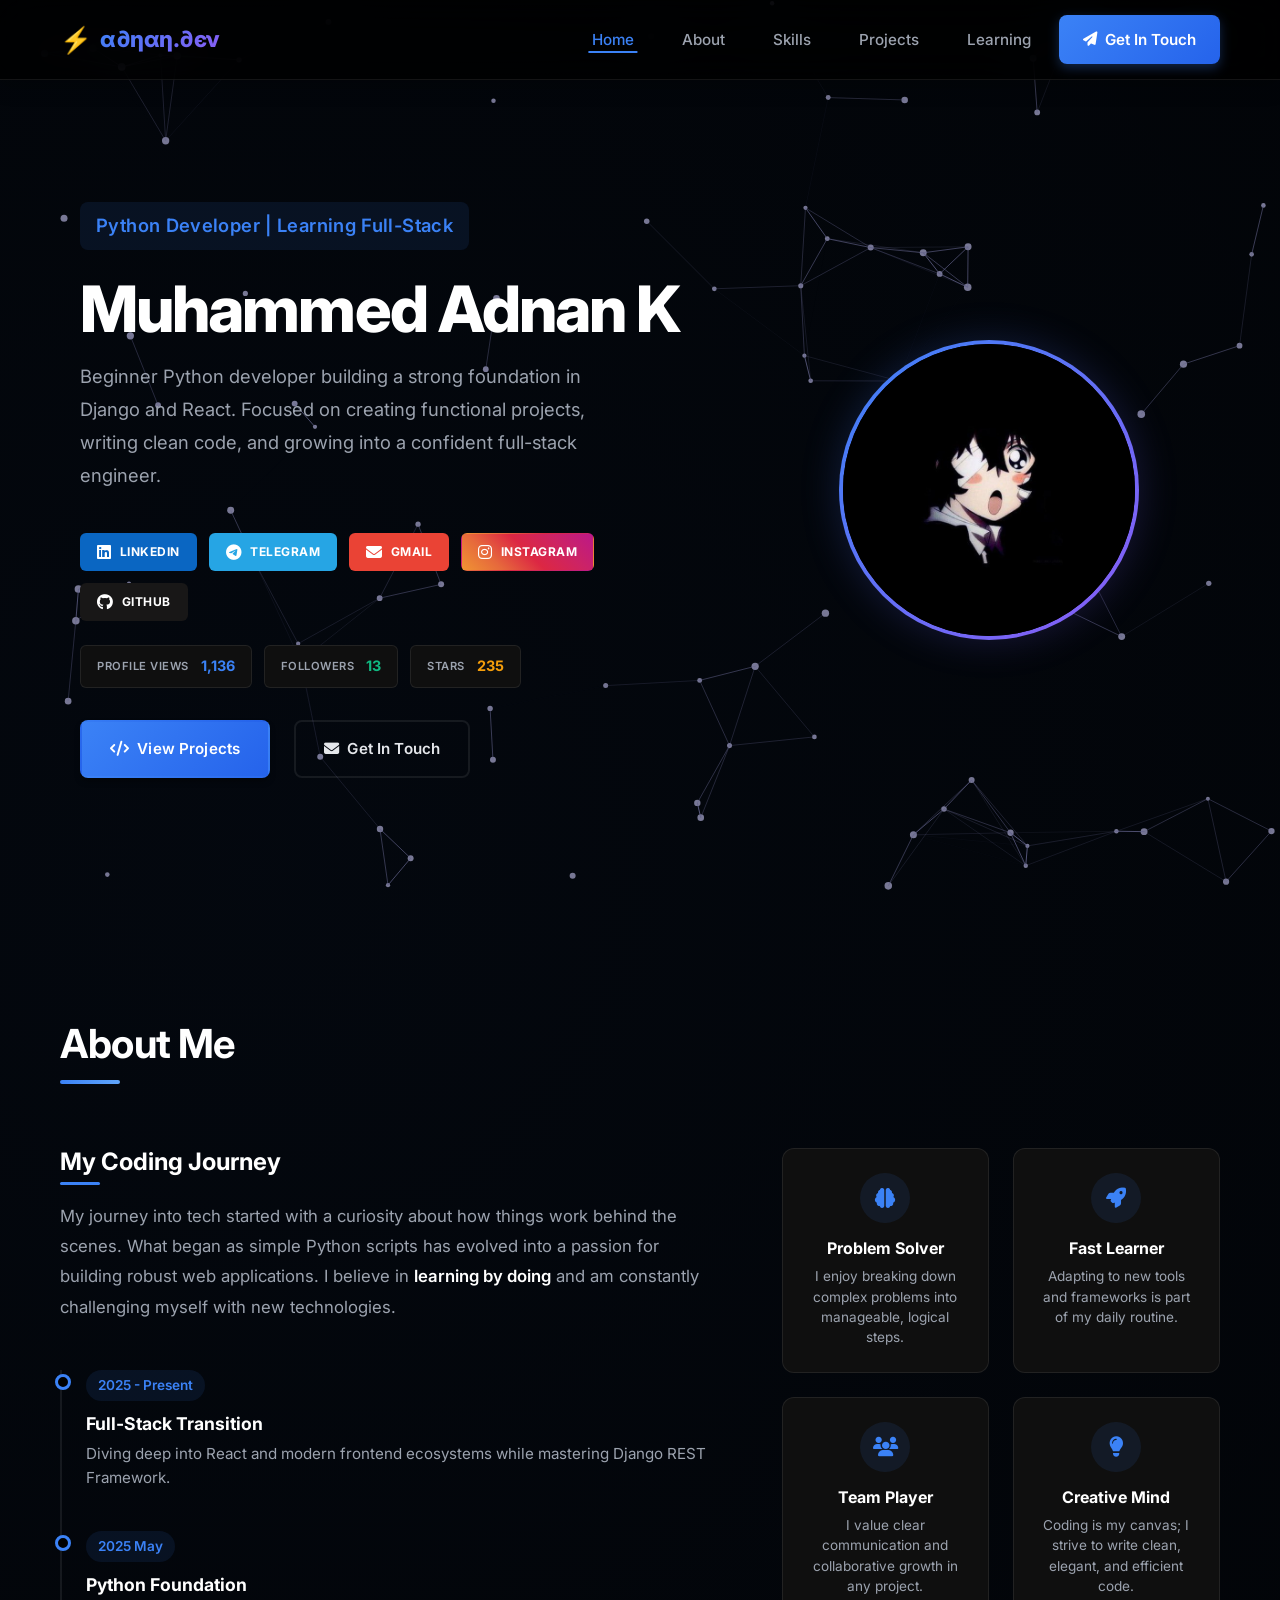
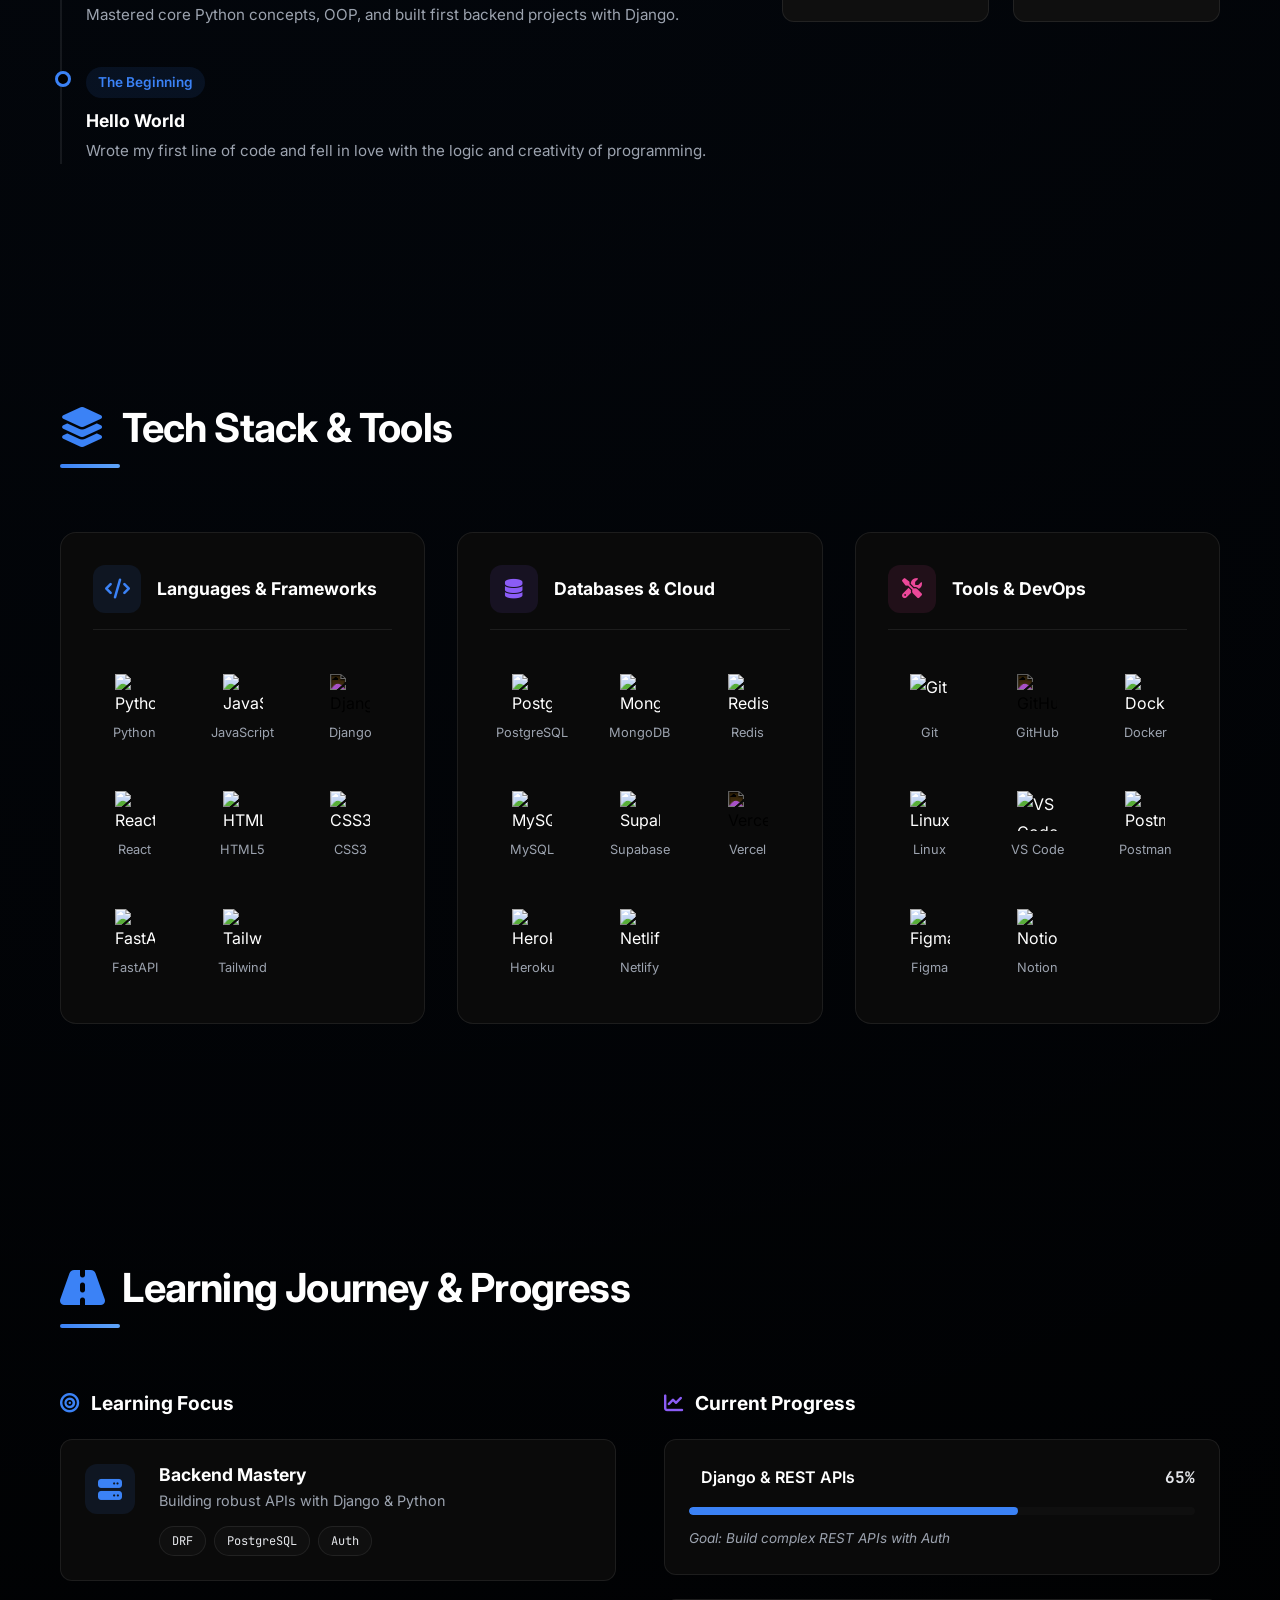
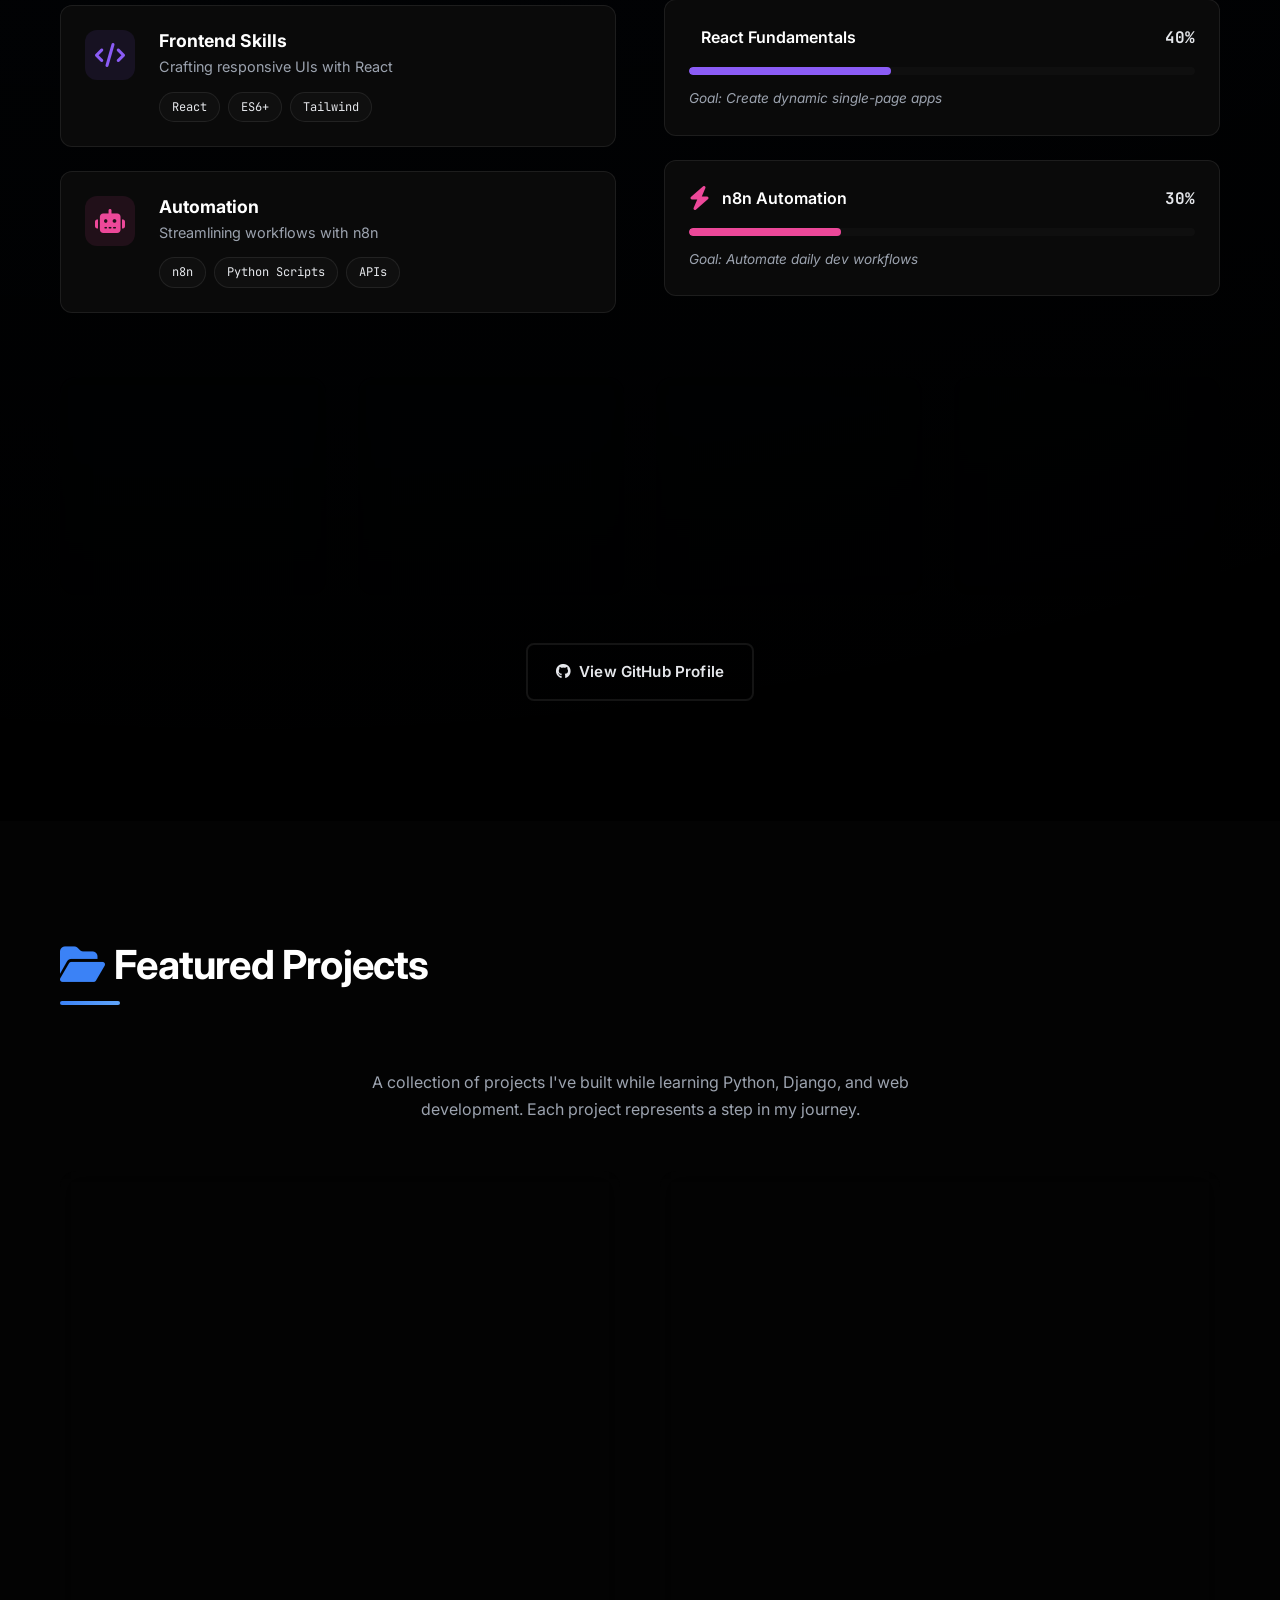
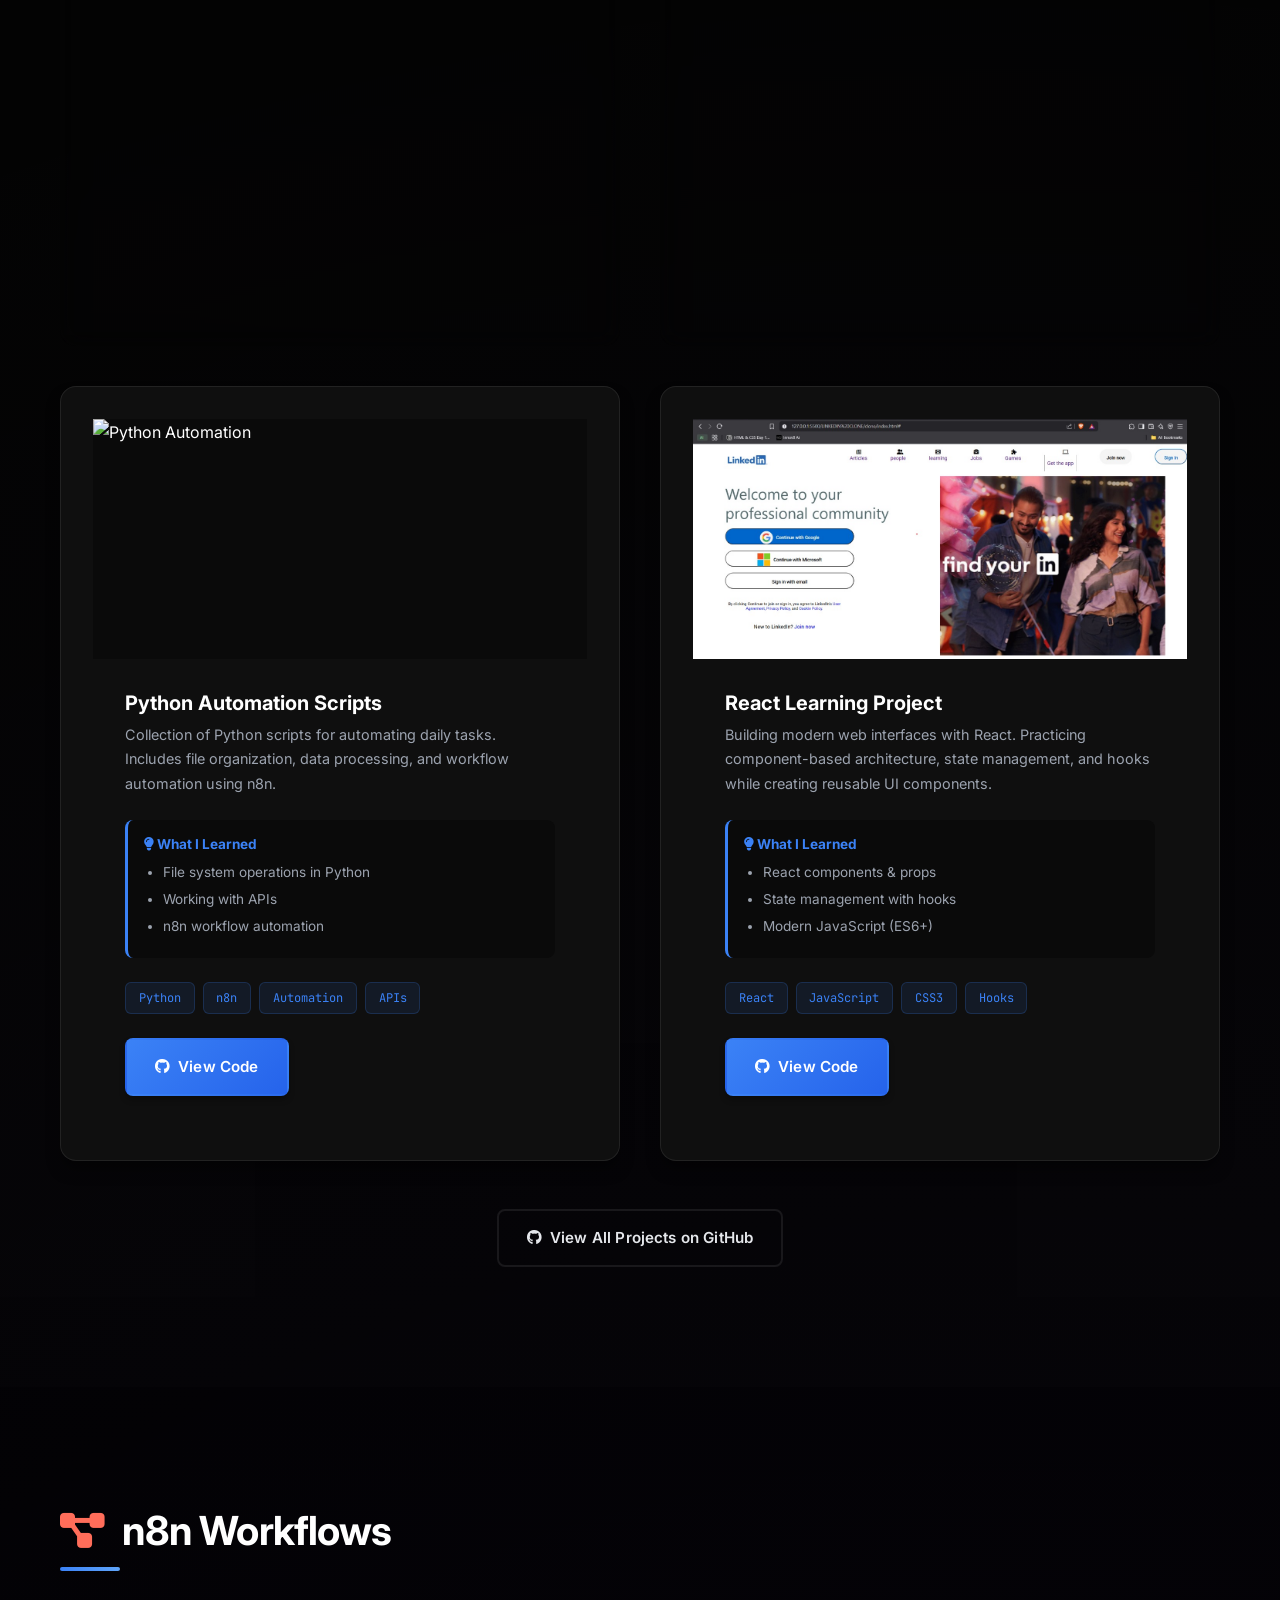
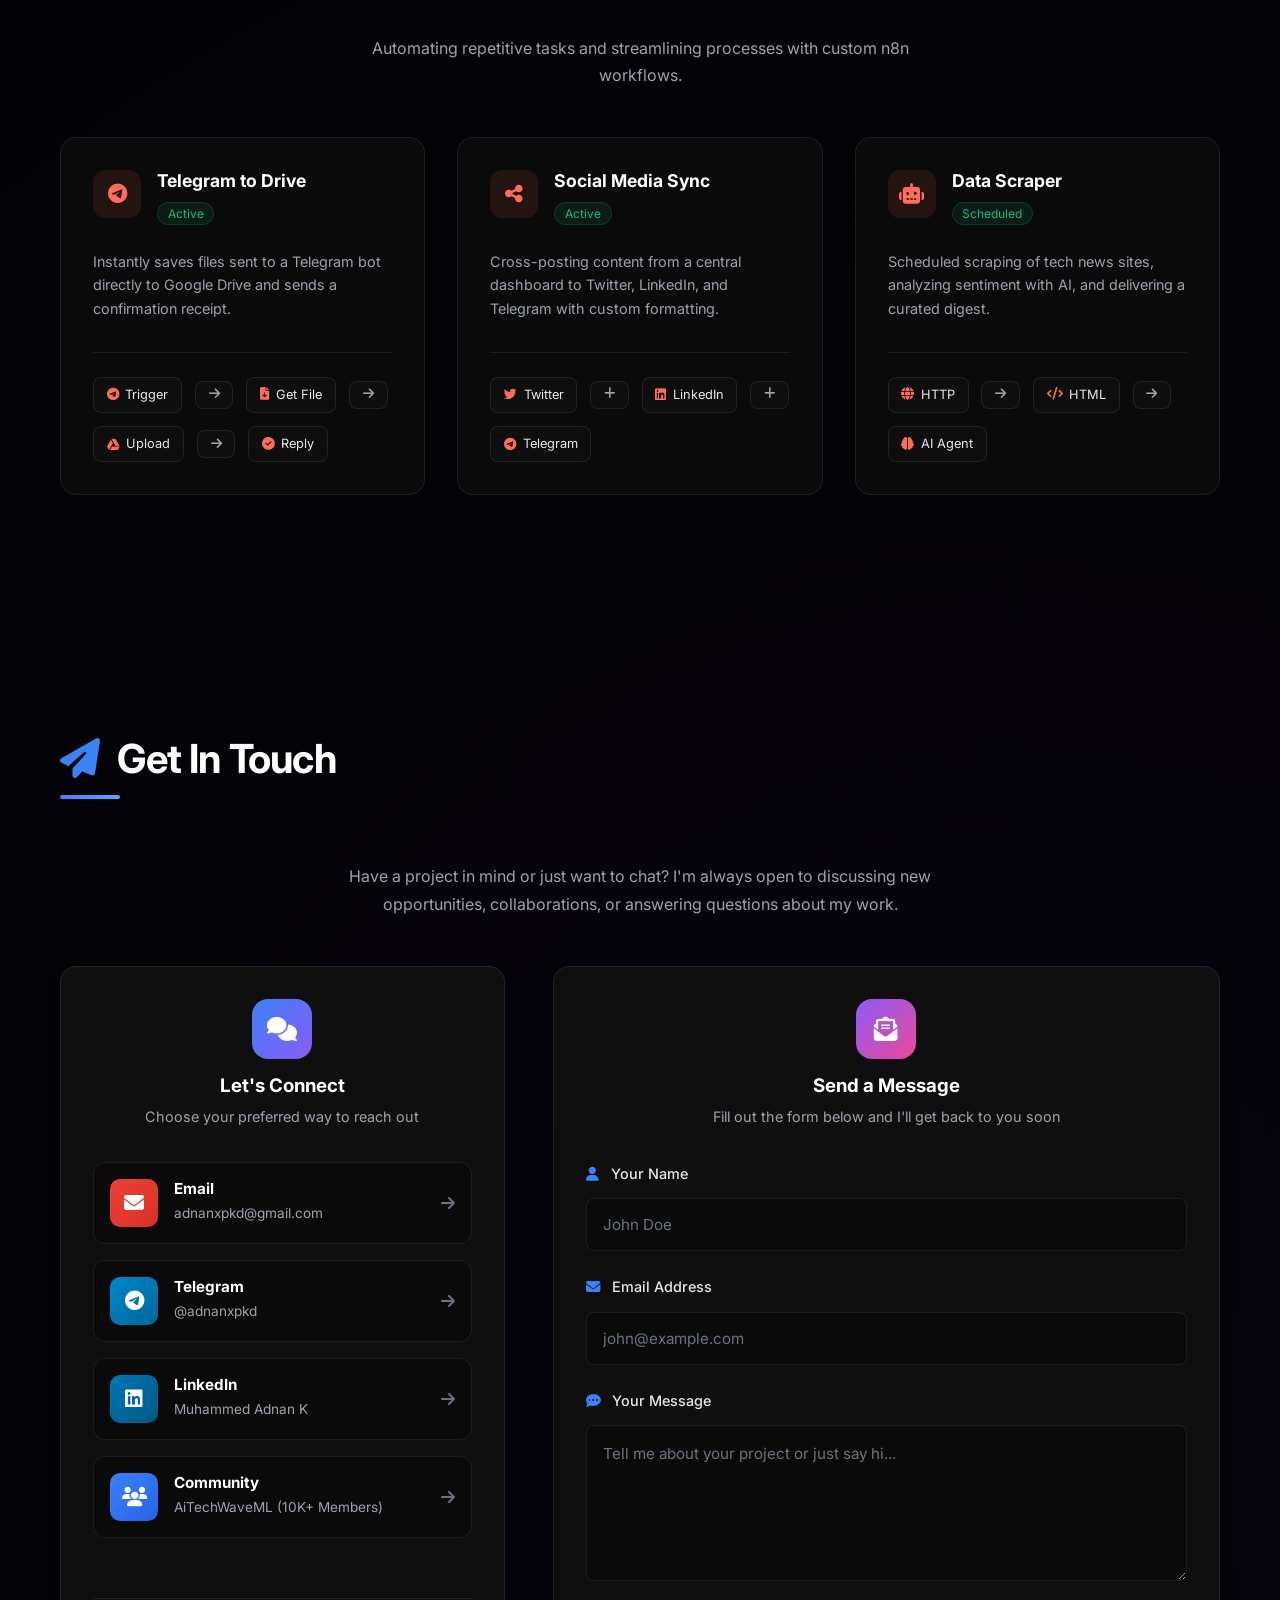
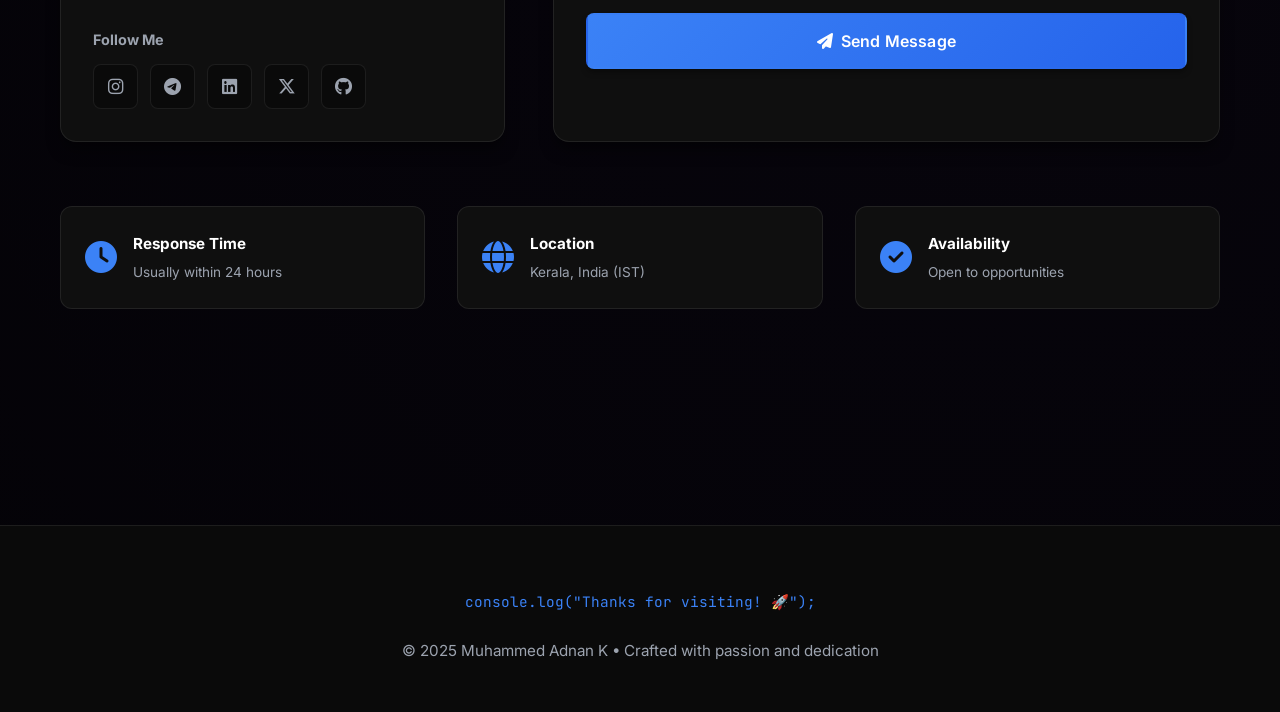
==== index.html @ 053dcded "update" ====
<!DOCTYPE html>
<html lang="en">

<head>
    <meta charset="UTF-8">
    <meta name="viewport" content="width=device-width, initial-scale=1.0">
    <title>Muhammed Adnan K | Python Developer & Full-Stack Learner</title>
    <meta name="description"
        content="Portfolio of Muhammed Adnan K, a beginner Python developer learning Django and React from Kerala, India. Explore my projects, skills, and coding journey.">
    <meta name="keywords" content="Python Developer, Django, React, Full-Stack Developer, Web Development, Kerala, Portfolio">
    <meta name="author" content="Muhammed Adnan K">
    
    <!-- Open Graph / Facebook -->
    <meta property="og:type" content="website">
    <meta property="og:url" content="https://adnanxpkd.vercel.app/">
    <meta property="og:title" content="Muhammed Adnan K | Python Developer & Full-Stack Learner">
    <meta property="og:description" content="Beginner Python developer building a strong foundation in Django and React. Check out my projects and coding journey.">
    <meta property="og:image" content="https://adnanxpkd.vercel.app/images/website.png">

    <!-- Twitter -->
    <meta property="twitter:card" content="summary_large_image">
    <meta property="twitter:url" content="https://adnanxpkd.vercel.app/">
    <meta property="twitter:title" content="Muhammed Adnan K | Python Developer & Full-Stack Learner">
    <meta property="twitter:description" content="Beginner Python developer building a strong foundation in Django and React. Check out my projects and coding journey.">
    <meta property="twitter:image" content="https://adnanxpkd.vercel.app/images/website.png">

    <!-- Fonts -->
    <link rel="preconnect" href="https://fonts.googleapis.com">
    <link rel="preconnect" href="https://fonts.gstatic.com" crossorigin>
    <link
        href="https://fonts.googleapis.com/css2?family=Inter:wght@300;400;500;600;700&family=JetBrains+Mono:wght@400;500;700&display=swap"
        rel="stylesheet">

    <!-- Icons -->
    <link rel="stylesheet" href="https://cdnjs.cloudflare.com/ajax/libs/font-awesome/6.5.0/css/all.min.css">
    <link rel="icon" type="image/png" href="images/image.png">

    <!-- Styles -->
    <link rel="stylesheet" href="style.css">
</head>

<body>

    <canvas id="particleBg"></canvas>


    <!-- Navbar -->
    <nav class="navbar">
        <div class="container nav-container">
            <!-- Logo -->
            <a href="#hero" class="logo">
                <span class="logo-icon">⚡</span>
                <span class="logo-text">α∂ηαη.∂єν</span>
            </a>

            <!-- Mobile Toggle -->
            <div class="mobile-toggle" id="mobileToggle">
                <i class="fas fa-bars"></i>
            </div>

            <!-- Navigation Links -->
            <ul class="nav-links" id="navLinks">
                <li><a href="#hero" class="nav-link">Home</a></li>
                <li><a href="#about" class="nav-link">About</a></li>
                <li><a href="#skills" class="nav-link">Skills</a></li>
                <li><a href="#projects" class="nav-link">Projects</a></li>
                <li><a href="#learning" class="nav-link">Learning</a></li>
                <li><a href="#contact" class="nav-link nav-cta">
                    <i class="fas fa-paper-plane"></i> Get In Touch
                </a></li>
            </ul>
        </div>
    </nav>

    <!-- Hero Section -->
    <section id="hero" class="hero">
        <div class="container hero-grid">
            <div class="hero-content">
                <div class="hero-subtitle">Python Developer | Learning Full-Stack</div>
                <h1>Muhammed Adnan K</h1>

                <p class="hero-desc">
                    Beginner Python developer building a strong foundation in Django and React.
                    Focused on creating functional projects, writing clean code, and growing into a confident full-stack
                    engineer.
                </p>

                <!-- Social Badges -->
                <div class="social-badges">
                    <a href="https://linkedin.com/in/adnanxpkd" class="social-badge linkedin">
                        <i class="fab fa-linkedin"></i> LINKEDIN
                    </a>
                    <a href="https://t.me/adnanxpkd" class="social-badge telegram">
                        <i class="fab fa-telegram"></i> TELEGRAM
                    </a>
                    <a href="mailto:adnanxpkd@gmail.com" class="social-badge gmail">
                        <i class="fas fa-envelope"></i> GMAIL
                    </a>
                    <a href="https://instagram.com/adnanxpkd" class="social-badge instagram">
                        <i class="fab fa-instagram"></i> INSTAGRAM
                    </a>
                    <a href="https://github.com/adnanxpkd" class="social-badge github">
                        <i class="fab fa-github"></i> GITHUB
                    </a>
                </div>

                <!-- Stats Badges -->
                <div class="stats-badges">
                    <div class="stat-badge">
                        <span class="stat-label">PROFILE VIEWS</span>
                        <span class="stat-value">1,136</span>
                    </div>
                    <div class="stat-badge">
                        <span class="stat-label">FOLLOWERS</span>
                        <span class="stat-value">13</span>
                    </div>
                    <div class="stat-badge">
                        <span class="stat-label">STARS</span>
                        <span class="stat-value">235</span>
                    </div>
                </div>

                <div class="flex" style="flex-wrap: wrap;">
                    <a href="#projects" class="btn btn-primary">
                        <i class="fas fa-code"></i> View Projects
                    </a>
                    <a href="#contact" class="btn btn-outline">
                        <i class="fas fa-envelope"></i> Get In Touch
                    </a>
                </div>
            </div>
            <div class="hero-visual">
                <div class="profile-img-container">
                    <div class="profile-img-bg"></div>
                    <img src="images/image.png" alt="Muhammed Adnan K" class="profile-img">
                </div>
            </div>
        </div>
    </section>

    <!-- About Section -->
    <section id="about" class="section">
        <div class="container">
            <h2 class="section-title">About Me</h2>

            <div class="about-wrapper">
                <!-- Left Column: Story & Timeline -->
                <div class="about-story">
                    <h3 class="story-title">My Coding Journey</h3>
                    <p class="story-text">
                        My journey into tech started with a curiosity about how things work behind the scenes.
                        What began as simple Python scripts has evolved into a passion for building robust web
                        applications.
                        I believe in <strong>learning by doing</strong> and am constantly challenging myself with new
                        technologies.
                    </p>

                    <div class="timeline">
                        <div class="timeline-item">
                            <div class="timeline-dot"></div>
                            <div class="timeline-content">
                                <span class="timeline-date">2025 - Present</span>
                                <h4>Full-Stack Transition</h4>
                                <p>Diving deep into React and modern frontend ecosystems while mastering Django REST
                                    Framework.</p>
                            </div>
                        </div>
                        <div class="timeline-item">
                            <div class="timeline-dot"></div>
                            <div class="timeline-content">
                                <span class="timeline-date">2025 May</span>
                                <h4>Python Foundation</h4>
                                <p>Mastered core Python concepts, OOP, and built first backend projects with Django.</p>
                            </div>
                        </div>
                        <div class="timeline-item">
                            <div class="timeline-dot"></div>
                            <div class="timeline-content">
                                <span class="timeline-date">The Beginning</span>
                                <h4>Hello World</h4>
                                <p>Wrote my first line of code and fell in love with the logic and creativity of
                                    programming.</p>
                            </div>
                        </div>
                    </div>
                </div>

                <!-- Right Column: Personality Grid -->
                <div class="personality-grid">
                    <div class="personality-card">
                        <div class="p-icon"><i class="fas fa-brain"></i></div>
                        <h4>Problem Solver</h4>
                        <p>I enjoy breaking down complex problems into manageable, logical steps.</p>
                    </div>
                    <div class="personality-card">
                        <div class="p-icon"><i class="fas fa-rocket"></i></div>
                        <h4>Fast Learner</h4>
                        <p>Adapting to new tools and frameworks is part of my daily routine.</p>
                    </div>
                    <div class="personality-card">
                        <div class="p-icon"><i class="fas fa-users"></i></div>
                        <h4>Team Player</h4>
                        <p>I value clear communication and collaborative growth in any project.</p>
                    </div>
                    <div class="personality-card">
                        <div class="p-icon"><i class="fas fa-lightbulb"></i></div>
                        <h4>Creative Mind</h4>
                        <p>Coding is my canvas; I strive to write clean, elegant, and efficient code.</p>
                    </div>
                </div>
            </div>
        </div>
    </section>

    <!-- Skills Section -->
    <section id="skills" class="section">
        <div class="container">
            <h2 class="section-title">
                <i class="fas fa-layer-group" style="margin-right: 10px; color: var(--primary);"></i>
                Tech Stack & Tools
            </h2>

            <div class="tech-grid">
                <!-- Languages & Frameworks -->
                <div class="tech-card">
                    <div class="tech-header">
                        <div class="tech-icon-wrapper" style="background: rgba(59, 130, 246, 0.1); color: var(--primary);">
                            <i class="fas fa-code"></i>
                        </div>
                        <h3>Languages & Frameworks</h3>
                    </div>
                    <div class="tech-list">
                        <div class="tech-item" title="Python">
                            <img src="https://cdn.jsdelivr.net/gh/devicons/devicon/icons/python/python-original.svg" alt="Python">
                            <span>Python</span>
                        </div>
                        <div class="tech-item" title="JavaScript">
                            <img src="https://cdn.jsdelivr.net/gh/devicons/devicon/icons/javascript/javascript-original.svg" alt="JavaScript">
                            <span>JavaScript</span>
                        </div>
                        <div class="tech-item" title="Django">
                            <img src="https://cdn.jsdelivr.net/gh/devicons/devicon/icons/django/django-plain.svg" alt="Django" style="filter: invert(1);">
                            <span>Django</span>
                        </div>
                        <div class="tech-item" title="React">
                            <img src="https://cdn.jsdelivr.net/gh/devicons/devicon/icons/react/react-original.svg" alt="React">
                            <span>React</span>
                        </div>
                        <div class="tech-item" title="HTML5">
                            <img src="https://cdn.jsdelivr.net/gh/devicons/devicon/icons/html5/html5-original.svg" alt="HTML5">
                            <span>HTML5</span>
                        </div>
                        <div class="tech-item" title="CSS3">
                            <img src="https://cdn.jsdelivr.net/gh/devicons/devicon/icons/css3/css3-original.svg" alt="CSS3">
                            <span>CSS3</span>
                        </div>
                        <div class="tech-item" title="FastAPI">
                            <img src="https://cdn.jsdelivr.net/gh/devicons/devicon/icons/fastapi/fastapi-original.svg" alt="FastAPI">
                            <span>FastAPI</span>
                        </div>
                        <div class="tech-item" title="Tailwind">
                            <img src="https://cdn.jsdelivr.net/gh/devicons/devicon/icons/tailwindcss/tailwindcss-original.svg" alt="Tailwind">
                            <span>Tailwind</span>
                        </div>
                    </div>
                </div>

                <!-- Databases & Cloud -->
                <div class="tech-card">
                    <div class="tech-header">
                        <div class="tech-icon-wrapper" style="background: rgba(139, 92, 246, 0.1); color: var(--secondary);">
                            <i class="fas fa-database"></i>
                        </div>
                        <h3>Databases & Cloud</h3>
                    </div>
                    <div class="tech-list">
                        <div class="tech-item" title="PostgreSQL">
                            <img src="https://cdn.jsdelivr.net/gh/devicons/devicon/icons/postgresql/postgresql-original.svg" alt="PostgreSQL">
                            <span>PostgreSQL</span>
                        </div>
                        <div class="tech-item" title="MongoDB">
                            <img src="https://cdn.jsdelivr.net/gh/devicons/devicon/icons/mongodb/mongodb-original.svg" alt="MongoDB">
                            <span>MongoDB</span>
                        </div>
                        <div class="tech-item" title="Redis">
                            <img src="https://cdn.jsdelivr.net/gh/devicons/devicon/icons/redis/redis-original.svg" alt="Redis">
                            <span>Redis</span>
                        </div>
                        <div class="tech-item" title="MySQL">
                            <img src="https://cdn.jsdelivr.net/gh/devicons/devicon/icons/mysql/mysql-original.svg" alt="MySQL">
                            <span>MySQL</span>
                        </div>
                        <div class="tech-item" title="Supabase">
                            <img src="https://cdn.jsdelivr.net/gh/devicons/devicon/icons/supabase/supabase-original.svg" alt="Supabase">
                            <span>Supabase</span>
                        </div>
                        <div class="tech-item" title="Vercel">
                            <img src="https://assets.vercel.com/image/upload/v1588805858/repositories/vercel/logo.png" alt="Vercel" style="filter: invert(1);">
                            <span>Vercel</span>
                        </div>
                        <div class="tech-item" title="Heroku">
                            <img src="https://cdn.jsdelivr.net/gh/devicons/devicon/icons/heroku/heroku-original.svg" alt="Heroku">
                            <span>Heroku</span>
                        </div>
                        <div class="tech-item" title="Netlify">
                            <img src="https://www.vectorlogo.zone/logos/netlify/netlify-icon.svg" alt="Netlify">
                            <span>Netlify</span>
                        </div>
                    </div>
                </div>

                <!-- Tools & DevOps -->
                <div class="tech-card">
                    <div class="tech-header">
                        <div class="tech-icon-wrapper" style="background: rgba(236, 72, 153, 0.1); color: var(--accent);">
                            <i class="fas fa-tools"></i>
                        </div>
                        <h3>Tools & DevOps</h3>
                    </div>
                    <div class="tech-list">
                        <div class="tech-item" title="Git">
                            <img src="https://cdn.jsdelivr.net/gh/devicons/devicon/icons/git/git-original.svg" alt="Git">
                            <span>Git</span>
                        </div>
                        <div class="tech-item" title="GitHub">
                            <img src="https://cdn.jsdelivr.net/gh/devicons/devicon/icons/github/github-original.svg" alt="GitHub" style="filter: invert(1);">
                            <span>GitHub</span>
                        </div>
                        <div class="tech-item" title="Docker">
                            <img src="https://cdn.jsdelivr.net/gh/devicons/devicon/icons/docker/docker-original.svg" alt="Docker">
                            <span>Docker</span>
                        </div>
                        <div class="tech-item" title="Linux">
                            <img src="https://cdn.jsdelivr.net/gh/devicons/devicon/icons/linux/linux-original.svg" alt="Linux">
                            <span>Linux</span>
                        </div>
                        <div class="tech-item" title="VS Code">
                            <img src="https://cdn.jsdelivr.net/gh/devicons/devicon/icons/vscode/vscode-original.svg" alt="VS Code">
                            <span>VS Code</span>
                        </div>
                        <div class="tech-item" title="Postman">
                            <img src="https://www.vectorlogo.zone/logos/getpostman/getpostman-icon.svg" alt="Postman">
                            <span>Postman</span>
                        </div>
                        <div class="tech-item" title="Figma">
                            <img src="https://cdn.jsdelivr.net/gh/devicons/devicon/icons/figma/figma-original.svg" alt="Figma">
                            <span>Figma</span>
                        </div>
                        <div class="tech-item" title="Notion">
                            <img src="https://upload.wikimedia.org/wikipedia/commons/4/45/Notion_app_logo.png" alt="Notion">
                            <span>Notion</span>
                        </div>
                    </div>
                </div>
            </div>
    </section>

    <!-- Learning Journey Section -->
    <section id="learning" class="section">
        <div class="container">
            <h2 class="section-title">
                <i class="fas fa-road" style="margin-right: 10px; color: var(--primary);"></i>
                Learning Journey & Progress
            </h2>
            <div class="learning-section" style="margin-top: 4rem;">
                <div class="learning-grid">
                    <!-- Learning Focus -->
                    <div class="focus-area">
                        <h3 class="subsection-title">
                            <i class="fas fa-bullseye text-primary"></i> Learning Focus
                        </h3>
                        <div class="focus-cards">
                            <div class="focus-card scroll-animate">
                                <div class="focus-icon-wrapper">
                                    <i class="fas fa-server"></i>
                                </div>
                                <div class="focus-content">
                                    <h4>Backend Mastery</h4>
                                    <p>Building robust APIs with Django & Python</p>
                                    <div class="focus-tags">
                                        <span>DRF</span>
                                        <span>PostgreSQL</span>
                                        <span>Auth</span>
                                    </div>
                                </div>
                            </div>

                            <div class="focus-card scroll-animate" style="transition-delay: 100ms;">
                                <div class="focus-icon-wrapper" style="background: rgba(139, 92, 246, 0.1); color: var(--secondary);">
                                    <i class="fas fa-code"></i>
                                </div>
                                <div class="focus-content">
                                    <h4>Frontend Skills</h4>
                                    <p>Crafting responsive UIs with React</p>
                                    <div class="focus-tags">
                                        <span>React</span>
                                        <span>ES6+</span>
                                        <span>Tailwind</span>
                                    </div>
                                </div>
                            </div>

                            <div class="focus-card scroll-animate" style="transition-delay: 200ms;">
                                <div class="focus-icon-wrapper" style="background: rgba(236, 72, 153, 0.1); color: var(--accent);">
                                    <i class="fas fa-robot"></i>
                                </div>
                                <div class="focus-content">
                                    <h4>Automation</h4>
                                    <p>Streamlining workflows with n8n</p>
                                    <div class="focus-tags">
                                        <span>n8n</span>
                                        <span>Python Scripts</span>
                                        <span>APIs</span>
                                    </div>
                                </div>
                            </div>
                        </div>
                    </div>

                    <!-- Progress Tracker -->
                    <div class="progress-area">
                        <h3 class="subsection-title">
                            <i class="fas fa-chart-line text-secondary"></i> Current Progress
                        </h3>
                        <div class="progress-cards">
                            <!-- Django -->
                            <div class="progress-card scroll-animate">
                                <div class="progress-header">
                                    <div class="tech-info">
                                        <i class="devicon-django-plain colored"></i>
                                        <span>Django & REST APIs</span>
                                    </div>
                                    <span class="progress-percent">65%</span>
                                </div>
                                <div class="progress-bar-container">
                                    <div class="progress-bar" data-width="65%" style="width: 0; background: var(--primary);"></div>
                                </div>
                                <p class="progress-goal">Goal: Build complex REST APIs with Auth</p>
                            </div>

                            <!-- React -->
                            <div class="progress-card scroll-animate" style="transition-delay: 100ms;">
                                <div class="progress-header">
                                    <div class="tech-info">
                                        <i class="devicon-react-original colored"></i>
                                        <span>React Fundamentals</span>
                                    </div>
                                    <span class="progress-percent">40%</span>
                                </div>
                                <div class="progress-bar-container">
                                    <div class="progress-bar" data-width="40%" style="width: 0; background: var(--secondary);"></div>
                                </div>
                                <p class="progress-goal">Goal: Create dynamic single-page apps</p>
                            </div>

                            <!-- Automation -->
                            <div class="progress-card scroll-animate" style="transition-delay: 200ms;">
                                <div class="progress-header">
                                    <div class="tech-info">
                                        <i class="fas fa-bolt" style="color: var(--accent);"></i>
                                        <span>n8n Automation</span>
                                    </div>
                                    <span class="progress-percent">30%</span>
                                </div>
                                <div class="progress-bar-container">
                                    <div class="progress-bar" data-width="30%" style="width: 0; background: var(--accent);"></div>
                                </div>
                                <p class="progress-goal">Goal: Automate daily dev workflows</p>
                            </div>
                        </div>
                    </div>
                </div>
            </div>
        </div>
        
        <!-- Stats Grid (Merged from Open Source) -->
        <div class="container" style="margin-top: 4rem;">
            <div class="grid" style="grid-template-columns: repeat(auto-fit, minmax(200px, 1fr)); gap: 2rem;">
                <div class="card text-center">
                    <div style="font-size: 3rem; font-weight: 800; color: var(--primary); margin-bottom: 0.5rem;">100+
                    </div>
                    <div style="font-size: 1.1rem; color: var(--text-secondary); font-weight: 600;">Days Coding</div>
                    <div style="font-size: 0.9rem; color: var(--text-muted); margin-top: 0.5rem;">Consistent learning
                    </div>
                </div>

                <div class="card text-center">
                    <div style="font-size: 3rem; font-weight: 800; color: var(--secondary); margin-bottom: 0.5rem;">10+
                    </div>
                    <div style="font-size: 1.1rem; color: var(--text-secondary); font-weight: 600;">Projects</div>
                    <div style="font-size: 0.9rem; color: var(--text-muted); margin-top: 0.5rem;">Practice builds</div>
                </div>

                <div class="card text-center">
                    <div style="font-size: 3rem; font-weight: 800; color: var(--accent); margin-bottom: 0.5rem;">3+
                    </div>
                    <div style="font-size: 1.1rem; color: var(--text-secondary); font-weight: 600;">Technologies</div>
                    <div style="font-size: 0.9rem; color: var(--text-muted); margin-top: 0.5rem;">Python, Django, React
                    </div>
                </div>

                <div class="card text-center">
                    <div style="font-size: 3rem; font-weight: 800; color: var(--primary-light); margin-bottom: 0.5rem;">
                        ∞</div>
                    <div style="font-size: 1.1rem; color: var(--text-secondary); font-weight: 600;">Learning</div>
                    <div style="font-size: 0.9rem; color: var(--text-muted); margin-top: 0.5rem;">Never stop growing
                    </div>
                </div>
            </div>

            <div style="margin-top: 3rem; text-align: center;">
                <a href="https://github.com/adnanxpkd" target="_blank" class="btn btn-outline">
                    <i class="fab fa-github"></i> View GitHub Profile
                </a>
            </div>
        </div>
    </section>

    <!-- Projects Section -->
    <section id="projects" class="section" style="background: rgba(255,255,255,0.01);">
        <div class="container">
            <h2 class="section-title"><i class="fas fa-folder-open" style="margin-right: 10px; color: var(--primary);"></i>Featured Projects</h2>
            <p class="text-center text-muted" style="max-width: 600px; margin: 0 auto 3rem;">
                A collection of projects I've built while learning Python, Django, and web development. Each project represents a step in my journey.
            </p>
            
            <div class="projects-grid">
                <!-- Project 1: Portfolio Website -->
                <div class="card project-card">
                    <div class="project-img-wrapper">
                        <img src="images/website.png" alt="Personal Portfolio" class="project-img">
                        <div class="project-overlay">
                            <span class="project-status">Live</span>
                        </div>
                    </div>
                    <div class="project-content">
                        <h3 class="project-title">Personal Portfolio Website</h3>
                        <p class="project-desc">
                            A modern, responsive portfolio built from scratch using vanilla HTML, CSS, and JavaScript. Features dynamic particle backgrounds, smooth animations, and a clean design system.
                        </p>
                        <div class="learning-highlights">
                            <h4 style="font-size: 0.85rem; color: var(--primary); margin-bottom: 0.5rem;">
                                <i class="fas fa-lightbulb"></i> What I Learned
                            </h4>
                            <ul style="font-size: 0.85rem; color: var(--text-muted); padding-left: 1.2rem;">
                                <li>CSS Grid & Flexbox layouts</li>
                                <li>Canvas API for particle effects</li>
                                <li>Responsive design principles</li>
                            </ul>
                        </div>
                        <div class="project-tags">
                            <span class="tag">HTML5</span>
                            <span class="tag">CSS3</span>
                            <span class="tag">JavaScript</span>
                            <span class="tag">Canvas API</span>
                        </div>
                        <div class="project-links">
                            <a href="https://adnanxpkd.vercel.app/" target="_blank" class="btn btn-primary"
                                style="flex: 1; justify-content: center;">
                                <i class="fas fa-external-link-alt"></i> Live Demo
                            </a>
                            <a href="https://github.com/adnanxpkd/portfolio" target="_blank" class="btn btn-outline">
                                <i class="fab fa-github"></i> Code
                            </a>
                        </div>
                    </div>
                </div>

                <!-- Project 2: Django REST API -->
                <div class="card project-card">
                    <div class="project-img-wrapper">
                        <img src="https://via.placeholder.com/600x400/1a1a1a/3B82F6?text=Django+REST+API" alt="Django REST API" class="project-img">
                        <div class="project-overlay">
                            <span class="project-status learning">Learning</span>
                        </div>
                    </div>
                    <div class="project-content">
                        <h3 class="project-title">Django REST API Project</h3>
                        <p class="project-desc">
                            A RESTful API built with Django and Django REST Framework. Implements CRUD operations, authentication, and follows best practices for API design.
                        </p>
                        <div class="learning-highlights">
                            <h4 style="font-size: 0.85rem; color: var(--primary); margin-bottom: 0.5rem;">
                                <i class="fas fa-lightbulb"></i> What I Learned
                            </h4>
                            <ul style="font-size: 0.85rem; color: var(--text-muted); padding-left: 1.2rem;">
                                <li>Django REST Framework basics</li>
                                <li>API authentication & permissions</li>
                                <li>Database modeling with Django ORM</li>
                            </ul>
                        </div>
                        <div class="project-tags">
                            <span class="tag">Python</span>
                            <span class="tag">Django</span>
                            <span class="tag">DRF</span>
                            <span class="tag">PostgreSQL</span>
                        </div>
                        <div class="project-links">
                            <a href="https://github.com/adnanxpkd" target="_blank" class="btn btn-primary"
                                style="flex: 1; justify-content: center;">
                                <i class="fab fa-github"></i> View Code
                            </a>
                        </div>
                    </div>
                </div>

                <!-- Project 3: Python Automation -->
                <div class="card project-card">
                    <div class="project-img-wrapper">
                        <img src="https://via.placeholder.com/600x400/1a1a1a/8B5CF6?text=Python+Automation" alt="Python Automation" class="project-img">
                        <div class="project-overlay">
                            <span class="project-status learning">Learning</span>
                        </div>
                    </div>
                    <div class="project-content">
                        <h3 class="project-title">Python Automation Scripts</h3>
                        <p class="project-desc">
                            Collection of Python scripts for automating daily tasks. Includes file organization, data processing, and workflow automation using n8n.
                        </p>
                        <div class="learning-highlights">
                            <h4 style="font-size: 0.85rem; color: var(--primary); margin-bottom: 0.5rem;">
                                <i class="fas fa-lightbulb"></i> What I Learned
                            </h4>
                            <ul style="font-size: 0.85rem; color: var(--text-muted); padding-left: 1.2rem;">
                                <li>File system operations in Python</li>
                                <li>Working with APIs</li>
                                <li>n8n workflow automation</li>
                            </ul>
                        </div>
                        <div class="project-tags">
                            <span class="tag">Python</span>
                            <span class="tag">n8n</span>
                            <span class="tag">Automation</span>
                            <span class="tag">APIs</span>
                        </div>
                        <div class="project-links">
                            <a href="https://github.com/adnanxpkd" target="_blank" class="btn btn-primary"
                                style="flex: 1; justify-content: center;">
                                <i class="fab fa-github"></i> View Code
                            </a>
                        </div>
                    </div>
                </div>

                <!-- Project 4: React Learning Project -->
                <div class="card project-card">
                    <div class="project-img-wrapper">
                        <img src="images/Task 4 web clone.jpg" alt="React Component Library" class="project-img">
                        <div class="project-overlay">
                            <span class="project-status learning">Learning</span>
                        </div>
                    </div>
                    <div class="project-content">
                        <h3 class="project-title">React Learning Project</h3>
                        <p class="project-desc">
                            Building modern web interfaces with React. Practicing component-based architecture, state management, and hooks while creating reusable UI components.
                        </p>
                        <div class="learning-highlights">
                            <h4 style="font-size: 0.85rem; color: var(--primary); margin-bottom: 0.5rem;">
                                <i class="fas fa-lightbulb"></i> What I Learned
                            </h4>
                            <ul style="font-size: 0.85rem; color: var(--text-muted); padding-left: 1.2rem;">
                                <li>React components & props</li>
                                <li>State management with hooks</li>
                                <li>Modern JavaScript (ES6+)</li>
                            </ul>
                        </div>
                        <div class="project-tags">
                            <span class="tag">React</span>
                            <span class="tag">JavaScript</span>
                            <span class="tag">CSS3</span>
                            <span class="tag">Hooks</span>
                        </div>
                        <div class="project-links">
                            <a href="https://github.com/adnanxpkd" target="_blank" class="btn btn-primary"
                                style="flex: 1; justify-content: center;">
                                <i class="fab fa-github"></i> View Code
                            </a>
                        </div>
                    </div>
                </div>
            </div>

            <div style="margin-top: 3rem; text-align: center;">
                <a href="https://github.com/adnanxpkd?tab=repositories" target="_blank" class="btn btn-outline">
                    <i class="fab fa-github"></i> View All Projects on GitHub
                </a>
            </div>
        </div>
    </section>

    <!-- n8n Workflows Section -->
    <section id="workflows" class="section">
        <div class="container">
            <h2 class="section-title">
                <i class="fas fa-project-diagram" style="margin-right: 10px; color: #FF6D5A;"></i>
                n8n Workflows
            </h2>
            <p class="text-center text-muted" style="max-width: 600px; margin: 0 auto 3rem;">
                Automating repetitive tasks and streamlining processes with custom n8n workflows.
            </p>

            <div class="workflows-grid">
                <!-- Workflow 1 -->
                <div class="workflow-card scroll-animate">
                    <div class="workflow-header">
                        <div class="workflow-icon">
                            <i class="fab fa-telegram-plane"></i>
                        </div>
                        <div class="workflow-meta">
                            <h3>Telegram to Drive</h3>
                            <span class="workflow-status">Active</span>
                        </div>
                    </div>
                    <p>Instantly saves files sent to a Telegram bot directly to Google Drive and sends a confirmation receipt.</p>
                    <div class="workflow-nodes">
                        <span class="node-tag"><i class="fab fa-telegram"></i> Trigger</span>
                        <span class="node-tag"><i class="fas fa-arrow-right" style="font-size: 0.8rem; color: var(--text-muted);"></i></span>
                        <span class="node-tag"><i class="fas fa-file-download"></i> Get File</span>
                        <span class="node-tag"><i class="fas fa-arrow-right" style="font-size: 0.8rem; color: var(--text-muted);"></i></span>
                        <span class="node-tag"><i class="fab fa-google-drive"></i> Upload</span>
                        <span class="node-tag"><i class="fas fa-arrow-right" style="font-size: 0.8rem; color: var(--text-muted);"></i></span>
                        <span class="node-tag"><i class="fas fa-check-circle"></i> Reply</span>
                    </div>
                </div>

                <!-- Workflow 2 -->
                <div class="workflow-card scroll-animate" style="transition-delay: 100ms;">
                    <div class="workflow-header">
                        <div class="workflow-icon">
                            <i class="fas fa-share-alt"></i>
                        </div>
                        <div class="workflow-meta">
                            <h3>Social Media Sync</h3>
                            <span class="workflow-status">Active</span>
                        </div>
                    </div>
                    <p>Cross-posting content from a central dashboard to Twitter, LinkedIn, and Telegram with custom formatting.</p>
                    <div class="workflow-nodes">
                        <span class="node-tag"><i class="fab fa-twitter"></i> Twitter</span>
                        <span class="node-tag"><i class="fas fa-plus" style="font-size: 0.8rem; color: var(--text-muted);"></i></span>
                        <span class="node-tag"><i class="fab fa-linkedin"></i> LinkedIn</span>
                        <span class="node-tag"><i class="fas fa-plus" style="font-size: 0.8rem; color: var(--text-muted);"></i></span>
                        <span class="node-tag"><i class="fab fa-telegram"></i> Telegram</span>
                    </div>
                </div>

                <!-- Workflow 3 -->
                <div class="workflow-card scroll-animate" style="transition-delay: 200ms;">
                    <div class="workflow-header">
                        <div class="workflow-icon">
                            <i class="fas fa-robot"></i>
                        </div>
                        <div class="workflow-meta">
                            <h3>Data Scraper</h3>
                            <span class="workflow-status">Scheduled</span>
                        </div>
                    </div>
                    <p>Scheduled scraping of tech news sites, analyzing sentiment with AI, and delivering a curated digest.</p>
                    <div class="workflow-nodes">
                        <span class="node-tag"><i class="fas fa-globe"></i> HTTP</span>
                        <span class="node-tag"><i class="fas fa-arrow-right" style="font-size: 0.8rem; color: var(--text-muted);"></i></span>
                        <span class="node-tag"><i class="fas fa-code"></i> HTML</span>
                        <span class="node-tag"><i class="fas fa-arrow-right" style="font-size: 0.8rem; color: var(--text-muted);"></i></span>
                        <span class="node-tag"><i class="fas fa-brain"></i> AI Agent</span>
                    </div>
                </div>
            </div>
        </div>
    </section>

    <!-- Contact Section -->
    <section id="contact" class="section">
        <div class="container">
            <h2 class="section-title">
                <i class="fas fa-paper-plane" style="margin-right: 10px; color: var(--primary);"></i>
                Get In Touch
            </h2>
            <p class="text-center text-muted" style="max-width: 600px; margin: 0 auto 3rem;">
                Have a project in mind or just want to chat? I'm always open to discussing new opportunities, 
                collaborations, or answering questions about my work.
            </p>

            <div class="contact-container">
                <!-- Contact Info Card -->
                <div class="contact-info">
                    <div class="card contact-info-card">
                        <div class="contact-header">
                            <div class="contact-header-icon">
                                <i class="fas fa-comments"></i>
                            </div>
                            <h3>Let's Connect</h3>
                            <p class="text-muted">Choose your preferred way to reach out</p>
                        </div>

                        <!-- Contact Methods -->
                        <div class="contact-methods">
                            <a href="mailto:adnanxpkd@gmail.com" class="contact-method">
                                <div class="method-icon email">
                                    <i class="fas fa-envelope"></i>
                                </div>
                                <div class="method-content">
                                    <h5>Email</h5>
                                    <p>adnanxpkd@gmail.com</p>
                                </div>
                                <i class="fas fa-arrow-right method-arrow"></i>
                            </a>

                            <a href="https://t.me/adnanxpkd" target="_blank" class="contact-method">
                                <div class="method-icon telegram">
                                    <i class="fab fa-telegram"></i>
                                </div>
                                <div class="method-content">
                                    <h5>Telegram</h5>
                                    <p>@adnanxpkd</p>
                                </div>
                                <i class="fas fa-arrow-right method-arrow"></i>
                            </a>

                            <a href="https://www.linkedin.com/in/muhammed-adnan-k-88b612281/" target="_blank" class="contact-method">
                                <div class="method-icon linkedin">
                                    <i class="fab fa-linkedin"></i>
                                </div>
                                <div class="method-content">
                                    <h5>LinkedIn</h5>
                                    <p>Muhammed Adnan K</p>
                                </div>
                                <i class="fas fa-arrow-right method-arrow"></i>
                            </a>

                            <a href="https://t.me/AITechWaveML" target="_blank" class="contact-method">
                                <div class="method-icon community">
                                    <i class="fas fa-users"></i>
                                </div>
                                <div class="method-content">
                                    <h5>Community</h5>
                                    <p>AiTechWaveML (10K+ Members)</p>
                                </div>
                                <i class="fas fa-arrow-right method-arrow"></i>
                            </a>
                        </div>

                        <!-- Social Links -->
                        <div class="contact-social">
                            <h5>Follow Me</h5>
                            <div class="social-links">
                                <a href="https://www.instagram.com/adnanxpkd" target="_blank" class="social-btn" title="Instagram">
                                    <i class="fab fa-instagram"></i>
                                </a>
                                <a href="https://t.me/adnanxpkd" target="_blank" class="social-btn" title="Telegram">
                                    <i class="fab fa-telegram"></i>
                                </a>
                                <a href="https://www.linkedin.com/in/muhammed-adnan-k-88b612281/" target="_blank" class="social-btn" title="LinkedIn">
                                    <i class="fab fa-linkedin"></i>
                                </a>
                                <a href="https://x.com/adnanxpkd" target="_blank" class="social-btn" title="Twitter">
                                    <i class="fab fa-x-twitter"></i>
                                </a>
                                <a href="https://github.com/adnanxpkd" target="_blank" class="social-btn" title="GitHub">
                                    <i class="fab fa-github"></i>
                                </a>
                            </div>
                        </div>
                    </div>
                </div>

                <!-- Contact Form Card -->
                <div class="contact-form">
                    <div class="card contact-form-card">
                        <div class="form-header">
                            <div class="form-header-icon">
                                <i class="fas fa-envelope-open-text"></i>
                            </div>
                            <h3>Send a Message</h3>
                            <p class="text-muted">Fill out the form below and I'll get back to you soon</p>
                        </div>

                        <form id="contactForm" action="https://formspree.io/f/xkglbgna" method="POST">
                            <div class="form-group">
                                <label for="name" class="form-label">
                                    <i class="fas fa-user"></i> Your Name
                                </label>
                                <input type="text" id="name" name="name" class="form-control" 
                                    placeholder="John Doe" required>
                            </div>

                            <div class="form-group">
                                <label for="email" class="form-label">
                                    <i class="fas fa-envelope"></i> Email Address
                                </label>
                                <input type="email" id="email" name="email" class="form-control" 
                                    placeholder="john@example.com" required>
                            </div>

                            <div class="form-group">
                                <label for="message" class="form-label">
                                    <i class="fas fa-comment-dots"></i> Your Message
                                </label>
                                <textarea id="message" name="message" class="form-control" 
                                    placeholder="Tell me about your project or just say hi..." 
                                    rows="5" required></textarea>
                            </div>

                            <button type="submit" class="btn btn-primary btn-submit">
                                <i class="fas fa-paper-plane"></i> Send Message
                            </button>

                            <div id="formResult" class="form-result"></div>
                        </form>
                    </div>
                </div>
            </div>

            <!-- Quick Stats -->
            <div class="contact-stats">
                <div class="stat-item">
                    <i class="fas fa-clock"></i>
                    <div>
                        <strong>Response Time</strong>
                        <p>Usually within 24 hours</p>
                    </div>
                </div>
                <div class="stat-item">
                    <i class="fas fa-globe"></i>
                    <div>
                        <strong>Location</strong>
                        <p>Kerala, India (IST)</p>
                    </div>
                </div>
                <div class="stat-item">
                    <i class="fas fa-check-circle"></i>
                    <div>
                        <strong>Availability</strong>
                        <p>Open to opportunities</p>
                    </div>
                </div>
            </div>
        </div>
    </section>

    <footer>
        <div class="container">
            <div class="font-code text-primary" style="margin-bottom: 1.5rem; font-size: 0.9rem;">
                console.log("Thanks for visiting! 🚀");
            </div>

            <p class="footer-text">
                &copy; 2025 Muhammed Adnan K • Crafted with passion and dedication
            </p>
        </div>
    </footer>

    <!-- Scripts -->
    <script src="script.js"></script>
    
    <!-- Formspree Formbutton Widget -->
    <script src="https://formspree.io/js/formbutton-v1.min.js" defer></script>
    <script>
        /* Formspree Formbutton Configuration */
        window.formbutton = window.formbutton || function () { (formbutton.q = formbutton.q || []).push(arguments) };
        
        formbutton("create", {
            action: "https://formspree.io/f/xkglbgna",
            title: "Get In Touch",
            fields: [
                {
                    type: "text",
                    label: "Name:",
                    name: "name",
                    required: true,
                    placeholder: "Your Name"
                },
                {
                    type: "email",
                    label: "Email:",
                    name: "email",
                    required: true,
                    placeholder: "your@email.com"
                },
                {
                    type: "textarea",
                    label: "Message:",
                    name: "message",
                    required: true,
                    placeholder: "Tell me about your project..."
                },
                { type: "submit" }
            ],
            styles: {
                title: {
                    backgroundColor: "#3B82F6"
                },
                button: {
                    backgroundColor: "#3B82F6"
                }
            }
        });
    </script>
</body>

</html>
---- style.css ----
/* --- Variables & Reset --- */
:root {
    --primary: #3B82F6;
    --primary-light: #60A5FA;
    --primary-dark: #2563EB;
    --primary-dim: rgba(59, 130, 246, 0.1);
    --primary-glow: rgba(59, 130, 246, 0.3);

    --secondary: #8B5CF6;
    --accent: #EC4899;
    --success: #10B981;

    --bg-body: #000000;
    --bg-surface: #0a0a0a;
    --bg-card: #0f0f0f;
    --bg-card-hover: #141414;
    --bg-glass: rgba(255, 255, 255, 0.02);

    --text-main: #ffffff;
    --text-secondary: #e5e7eb;
    --text-muted: #9ca3af;
    --text-dim: #6b7280;

    --border: rgba(255, 255, 255, 0.08);
    --border-light: rgba(255, 255, 255, 0.12);
    --border-hover: rgba(59, 130, 246, 0.5);

    --font-main: 'Inter', -apple-system, BlinkMacSystemFont, sans-serif;
    --font-code: 'JetBrains Mono', 'Fira Code', monospace;

    --container: 1200px;
    --header-height: 80px;

    --ease: cubic-bezier(0.4, 0, 0.2, 1);
    --ease-out: cubic-bezier(0.0, 0, 0.2, 1);
    --ease-in: cubic-bezier(0.4, 0, 1, 1);

    --shadow-sm: 0 1px 2px 0 rgba(0, 0, 0, 0.3);
    --shadow-md: 0 4px 6px -1px rgba(0, 0, 0, 0.4);
    --shadow-lg: 0 10px 15px -3px rgba(0, 0, 0, 0.5);
    --shadow-xl: 0 20px 25px -5px rgba(0, 0, 0, 0.6);
    --shadow-glow: 0 0 20px rgba(59, 130, 246, 0.3);
}

* {
    margin: 0;
    padding: 0;
    box-sizing: border-box;
}

html {
    scroll-behavior: smooth;
}

body {
    background-color: var(--bg-body);
    color: var(--text-main);
    font-family: var(--font-main);
    line-height: 1.7;
    overflow-x: hidden;
    background-image:
        radial-gradient(circle at 20% 10%, rgba(59, 130, 246, 0.06), transparent 40%),
        radial-gradient(circle at 80% 90%, rgba(139, 92, 246, 0.05), transparent 40%);
    -webkit-font-smoothing: antialiased;
    -moz-osx-font-smoothing: grayscale;
}

/* --- Typography --- */
h1,
h2,
h3,
h4,
h5,
h6 {
    font-weight: 700;
    line-height: 1.2;
    margin-bottom: 1rem;
}

.font-code {
    font-family: var(--font-code);
}

.text-primary {
    color: var(--primary);
}

.text-secondary {
    color: var(--secondary);
}

.text-accent {
    color: var(--accent);
}

.text-muted {
    color: var(--text-muted);
}

a {
    text-decoration: none;
    color: inherit;
    transition: color 0.3s var(--ease);
}

ul {
    list-style: none;
}

img {
    max-width: 100%;
    height: auto;
}

/* --- Layout Utilities --- */
.container {
    max-width: var(--container);
    margin: 0 auto;
    padding: 0 20px;
}

.section {
    padding: 120px 0;
}

.grid {
    display: grid;
    gap: 3rem;
}

.flex {
    display: flex;
    gap: 1.5rem;
}

.flex-center {
    display: flex;
    align-items: center;
    justify-content: center;
}

.flex-between {
    display: flex;
    align-items: center;
    justify-content: space-between;
}

.flex-col {
    flex-direction: column;
}

.text-center {
    text-align: center;
}

.w-100 {
    width: 100%;
}

/* --- Components --- */
.btn {
    display: inline-flex;
    align-items: center;
    gap: 0.5rem;
    padding: 0.875rem 1.75rem;
    border-radius: 8px;
    font-family: var(--font-main);
    font-weight: 600;
    font-size: 0.95rem;
    cursor: pointer;
    transition: all 0.3s var(--ease);
    border: 2px solid transparent;
    letter-spacing: 0.01em;
}

.btn-primary {
    background: linear-gradient(135deg, var(--primary), var(--primary-dark));
    color: white;
    box-shadow: var(--shadow-md);
}

.btn-primary:hover {
    transform: translateY(-2px);
    box-shadow: 0 12px 24px -4px rgba(59, 130, 246, 0.4);
}

.btn-outline {
    background: transparent;
    color: var(--text-secondary);
    border-color: var(--border);
}

.btn-outline:hover {
    border-color: var(--primary);
    color: var(--primary);
    background: var(--primary-dim);
    transform: translateY(-2px);
}

.card {
    background: var(--bg-card);
    border: 1px solid var(--border);
    border-radius: 16px;
    padding: 2rem;
    backdrop-filter: blur(12px);
    transition: all 0.4s var(--ease);
    box-shadow: var(--shadow-lg);
}

.card:hover {
    border-color: var(--border-hover);
    transform: translateY(-4px);
    box-shadow: 0 24px 48px -12px rgba(0, 0, 0, 0.25);
}

.section-title {
    font-family: var(--font-main);
    font-size: 2.5rem;
    font-weight: 700;
    margin-bottom: 4rem;
    position: relative;
    padding-bottom: 1rem;
    letter-spacing: -0.02em;
}

.section-title::after {
    content: '';
    position: absolute;
    bottom: 0;
    left: 0;
    width: 60px;
    height: 4px;
    background: linear-gradient(90deg, var(--primary), var(--primary-light));
    border-radius: 2px;
}

/* --- Navbar --- */
/* --- Navbar --- */
.navbar {
    position: fixed;
    top: 0;
    left: 0;
    width: 100%;
    height: var(--header-height);
    background: rgba(0, 0, 0, 0.8);
    backdrop-filter: blur(20px);
    -webkit-backdrop-filter: blur(20px);
    z-index: 1000;
    border-bottom: 1px solid var(--border);
    box-shadow: 0 4px 20px rgba(0, 0, 0, 0.3);
    transition: all 0.3s var(--ease);
}

.navbar.scrolled {
    background: rgba(0, 0, 0, 0.95);
    box-shadow: 0 4px 30px rgba(0, 0, 0, 0.5);
}

.nav-container {
    height: 100%;
    display: flex;
    align-items: center;
    justify-content: space-between;
}

/* Logo */
.logo {
    display: flex;
    align-items: center;
    gap: 0.5rem;
    font-family: var(--font-main);
    font-weight: 800;
    font-size: 1.4rem;
    transition: all 0.3s var(--ease);
}

.logo:hover {
    transform: translateY(-2px);
}

.logo-icon {
    font-size: 1.6rem;
    animation: pulse 2s ease-in-out infinite;
}

@keyframes pulse {

    0%,
    100% {
        transform: scale(1);
    }

    50% {
        transform: scale(1.1);
    }
}

.logo-text {
    background: linear-gradient(135deg, var(--primary), var(--secondary));
    -webkit-background-clip: text;
    -webkit-text-fill-color: transparent;
    background-clip: text;
    letter-spacing: -0.02em;
}

/* Navigation Links */
.nav-links {
    display: flex;
    align-items: center;
    gap: 0.5rem;
}

.nav-link {
    font-family: var(--font-main);
    font-size: 0.95rem;
    font-weight: 500;
    color: var(--text-muted);
    position: relative;
    padding: 0.75rem 1.25rem;
    border-radius: 8px;
    transition: all 0.3s var(--ease);
}

.nav-link:hover {
    color: var(--text-main);
    background: rgba(255, 255, 255, 0.05);
}

.nav-link.active {
    color: var(--primary);
}

.nav-link::after {
    content: '';
    position: absolute;
    bottom: 0.5rem;
    left: 50%;
    transform: translateX(-50%);
    width: 0;
    height: 2px;
    background: var(--primary);
    transition: width 0.3s var(--ease);
}

.nav-link:hover::after,
.nav-link.active::after {
    width: 60%;
}

/* CTA Button */
.nav-cta {
    background: linear-gradient(135deg, var(--primary), var(--primary-dark));
    color: white !important;
    padding: 0.75rem 1.5rem;
    border-radius: 8px;
    font-weight: 600;
    display: flex;
    align-items: center;
    gap: 0.5rem;
    box-shadow: 0 4px 12px rgba(59, 130, 246, 0.3);
    transition: all 0.3s var(--ease);
}

.nav-cta::after {
    display: none;
}

.nav-cta:hover {
    transform: translateY(-2px);
    box-shadow: 0 6px 20px rgba(59, 130, 246, 0.4);
    background: linear-gradient(135deg, var(--primary-light), var(--primary));
}

.nav-cta i {
    font-size: 0.9rem;
}

/* Mobile Toggle */
.mobile-toggle {
    display: none;
    font-size: 1.5rem;
    cursor: pointer;
    color: var(--text-main);
    padding: 0.5rem;
    border-radius: 8px;
    transition: all 0.3s var(--ease);
}

.mobile-toggle:hover {
    background: rgba(255, 255, 255, 0.05);
}

/* --- Hero Section --- */
.hero {
    min-height: 100vh;
    display: flex;
    align-items: center;
    padding-top: var(--header-height);
    position: relative;
}

.hero-grid {
    display: grid;
    grid-template-columns: 1.2fr 0.8fr;
    gap: 4rem;
    align-items: center;
}

.hero-content h1 {
    font-size: 4rem;
    margin-bottom: 1rem;
    letter-spacing: -0.03em;
    line-height: 1.1;
    font-weight: 800;
}

.hero-subtitle {
    font-family: var(--font-main);
    color: var(--primary);
    font-size: 1.15rem;
    font-weight: 600;
    margin-bottom: 1.5rem;
    display: inline-block;
    background: var(--primary-dim);
    padding: 0.5rem 1rem;
    border-radius: 8px;
    letter-spacing: 0.02em;
}

.hero-desc {
    font-size: 1.15rem;
    line-height: 1.8;
    color: var(--text-muted);
    max-width: 540px;
    margin-bottom: 2.5rem;
}

.hero-visual {
    position: relative;
    display: flex;
    justify-content: center;
    flex-direction: column;
    align-items: center;
    gap: 2rem;
}

.profile-img-container {
    position: relative;
    width: 300px;
    height: 300px;
}

.profile-img {
    width: 100%;
    height: 100%;
    object-fit: cover;
    border-radius: 50%;
    border: 4px solid transparent;
    background: linear-gradient(var(--bg-body), var(--bg-body)) padding-box,
        linear-gradient(135deg, var(--primary), var(--secondary)) border-box;
    position: relative;
    z-index: 2;
    transition: transform 0.5s var(--ease);
}

.profile-img-bg {
    position: absolute;
    top: 0;
    left: 0;
    width: 100%;
    height: 100%;
    border-radius: 50%;
    background: linear-gradient(135deg, var(--primary), var(--secondary));
    opacity: 0.2;
    filter: blur(20px);
    z-index: 1;
    transition: opacity 0.5s var(--ease);
}

.hero-visual:hover .profile-img {
    transform: scale(1.05);
}

.hero-visual:hover .profile-img-bg {
    opacity: 0.4;
}

.social-badges {
    display: flex;
    flex-wrap: wrap;
    gap: 0.75rem;
    margin-bottom: 1.5rem;
}

.social-badge {
    display: inline-flex;
    align-items: center;
    gap: 0.5rem;
    padding: 0.5rem 1rem;
    border-radius: 6px;
    font-size: 0.75rem;
    font-weight: 700;
    letter-spacing: 0.5px;
    transition: all 0.3s var(--ease);
    border: 1px solid transparent;
}

.social-badge i {
    font-size: 1rem;
}

/* Brand Colors */
.social-badge.linkedin {
    background: #0A66C2;
    color: white;
}

.social-badge.linkedin:hover {
    background: #004182;
    transform: translateY(-2px);
    box-shadow: 0 4px 12px rgba(10, 102, 194, 0.4);
}

.social-badge.telegram {
    background: #26A5E4;
    color: white;
}

.social-badge.telegram:hover {
    background: #1c8ac7;
    transform: translateY(-2px);
    box-shadow: 0 4px 12px rgba(38, 165, 228, 0.4);
}

.social-badge.gmail {
    background: #EA4335;
    color: white;
}

.social-badge.gmail:hover {
    background: #c5221f;
    transform: translateY(-2px);
    box-shadow: 0 4px 12px rgba(234, 67, 53, 0.4);
}

.social-badge.instagram {
    background: linear-gradient(45deg, #f09433 0%, #e6683c 25%, #dc2743 50%, #cc2366 75%, #bc1888 100%);
    color: white;
}

.social-badge.instagram:hover {
    transform: translateY(-2px);
    box-shadow: 0 4px 12px rgba(228, 64, 95, 0.4);
}

.social-badge.github {
    background: #181717;
    color: white;
}

.social-badge.github:hover {
    background: #000000;
    transform: translateY(-2px);
    box-shadow: 0 4px 12px rgba(24, 23, 23, 0.4);
}

/* Stats Badges */
.stats-badges {
    display: flex;
    flex-wrap: wrap;
    gap: 0.75rem;
    margin-bottom: 2rem;
}

.stat-badge {
    display: flex;
    align-items: center;
    gap: 0.75rem;
    padding: 0.5rem 1rem;
    background: var(--bg-card);
    border: 1px solid var(--border);
    border-radius: 6px;
    transition: all 0.3s var(--ease);
}

.stat-badge:hover {
    border-color: var(--border-light);
    transform: translateY(-2px);
}

.stat-label {
    font-size: 0.7rem;
    font-weight: 600;
    color: var(--text-muted);
    letter-spacing: 0.5px;
}

.stat-value {
    font-size: 0.9rem;
    font-weight: 700;
    color: var(--primary);
}

.stat-badge:nth-child(1) .stat-value {
    color: #3B82F6;
}

.stat-badge:nth-child(2) .stat-value {
    color: #10B981;
}

.stat-badge:nth-child(3) .stat-value {
    color: #F59E0B;
}


/* --- About Section --- */
.about-grid {
    display: grid;
    grid-template-columns: 1fr 1fr;
    gap: 4rem;
    align-items: start;
}

.code-window {
    background: #1e1e1e;
    border-radius: 12px;
    overflow: hidden;
    box-shadow: 0 20px 60px rgba(0, 0, 0, 0.6),
        0 0 1px rgba(255, 255, 255, 0.1);
    font-family: var(--font-code);
    font-size: 0.85rem;
    border: 1px solid rgba(255, 255, 255, 0.05);
}

.window-header {
    background: #2d2d2d;
    padding: 12px 16px;
    display: flex;
    align-items: center;
    gap: 8px;
    border-bottom: 1px solid rgba(0, 0, 0, 0.3);
}

.window-filename {
    margin-left: 10px;
    font-size: 0.75rem;
    color: #888;
    font-family: var(--font-code);
    letter-spacing: 0.02em;
}

.dot {
    width: 12px;
    height: 12px;
    border-radius: 50%;
    transition: transform 0.2s var(--ease);
}

.dot:hover {
    transform: scale(1.2);
}

.dot.red {
    background: #ff5f56;
}

.dot.yellow {
    background: #ffbd2e;
}

.dot.green {
    background: #27ca3f;
}

.window-content {
    padding: 24px;
    color: #d4d4d4;
    line-height: 1.7;
    overflow-x: auto;
    max-height: 500px;
}

/* --- About Section Upgrade --- */
.about-wrapper {
    display: grid;
    grid-template-columns: 1.2fr 0.8fr;
    gap: 4rem;
    align-items: start;
}

/* Story & Timeline */
.story-title {
    font-size: 1.5rem;
    margin-bottom: 1.5rem;
    color: var(--text-main);
    position: relative;
    display: inline-block;
}

.story-title::after {
    content: '';
    position: absolute;
    bottom: -8px;
    left: 0;
    width: 40px;
    height: 3px;
    background: var(--primary);
    border-radius: 2px;
}

.story-text {
    color: var(--text-muted);
    line-height: 1.8;
    margin-bottom: 3rem;
    font-size: 1.05rem;
}

.story-text strong {
    color: var(--text-main);
    font-weight: 600;
}

.timeline {
    position: relative;
    padding-left: 1.5rem;
    border-left: 2px solid var(--border);
}

.timeline-item {
    position: relative;
    margin-bottom: 2.5rem;
}

.timeline-item:last-child {
    margin-bottom: 0;
}

.timeline-dot {
    position: absolute;
    left: -1.95rem;
    top: 0.25rem;
    width: 16px;
    height: 16px;
    background: var(--bg-body);
    border: 3px solid var(--primary);
    border-radius: 50%;
    transition: all 0.3s var(--ease);
}

.timeline-item:hover .timeline-dot {
    background: var(--primary);
    box-shadow: 0 0 0 4px rgba(59, 130, 246, 0.2);
}

.timeline-date {
    display: inline-block;
    font-size: 0.85rem;
    font-weight: 600;
    color: var(--primary);
    background: rgba(59, 130, 246, 0.1);
    padding: 0.25rem 0.75rem;
    border-radius: 20px;
    margin-bottom: 0.75rem;
}

.timeline-content h4 {
    font-size: 1.1rem;
    margin-bottom: 0.5rem;
    color: var(--text-main);
}

.timeline-content p {
    font-size: 0.95rem;
    color: var(--text-muted);
    line-height: 1.6;
}

/* Personality Grid */
.personality-grid {
    display: grid;
    grid-template-columns: repeat(2, 1fr);
    gap: 1.5rem;
}

.personality-card {
    background: var(--bg-card);
    border: 1px solid var(--border);
    padding: 1.5rem;
    border-radius: 12px;
    text-align: center;
    transition: all 0.3s var(--ease);
}

.personality-card:hover {
    transform: translateY(-5px);
    border-color: var(--primary);
    box-shadow: 0 10px 30px rgba(0, 0, 0, 0.2);
}

.p-icon {
    width: 50px;
    height: 50px;
    background: rgba(59, 130, 246, 0.1);
    color: var(--primary);
    border-radius: 50%;
    display: flex;
    align-items: center;
    justify-content: center;
    font-size: 1.25rem;
    margin: 0 auto 1rem;
    transition: all 0.3s var(--ease);
}

.personality-card:hover .p-icon {
    background: var(--primary);
    color: white;
    transform: rotateY(180deg);
}

.personality-card h4 {
    font-size: 1rem;
    margin-bottom: 0.5rem;
    color: var(--text-main);
}

.personality-card p {
    font-size: 0.85rem;
    color: var(--text-muted);
    line-height: 1.5;
}

/* Responsive Adjustments */
@media (max-width: 992px) {
    .about-wrapper {
        grid-template-columns: 1fr;
        gap: 3rem;
    }

    .personality-grid {
        max-width: 600px;
        margin: 0 auto;
    }
}

@media (max-width: 576px) {
    .personality-grid {
        grid-template-columns: 1fr;
    }
}

/* End of About Section Upgrade */




/* --- Skills Section --- */
/* --- Tech Stack Section --- */
#particleBg {
    position: fixed;
    top: 0;
    left: 0;
    width: 100vw;
    height: 100vh;
    z-index: -1;
    pointer-events: none;
    background: transparent;
}

/* --- Tech Stack Section --- */
.tech-grid {
    display: grid;
    grid-template-columns: repeat(auto-fit, minmax(300px, 1fr));
    gap: 2rem;
    margin-top: 2rem;
}

.tech-card {
    background: var(--bg-surface);
    border: 1px solid var(--border);
    border-radius: 16px;
    padding: 2rem;
    transition: all 0.3s var(--ease);
    height: 100%;
    display: flex;
    flex-direction: column;
}

.tech-card:hover {
    transform: translateY(-5px);
    border-color: var(--primary);
    box-shadow: 0 10px 30px rgba(0, 0, 0, 0.2);
}

.tech-header {
    display: flex;
    align-items: center;
    gap: 1rem;
    margin-bottom: 2rem;
    padding-bottom: 1rem;
    border-bottom: 1px solid var(--border);
}

.tech-icon-wrapper {
    width: 48px;
    height: 48px;
    border-radius: 12px;
    display: flex;
    align-items: center;
    justify-content: center;
    font-size: 1.25rem;
}

.tech-header h3 {
    font-size: 1.1rem;
    margin: 0;
    color: var(--text-main);
}

.tech-list {
    display: grid;
    grid-template-columns: repeat(auto-fill, minmax(80px, 1fr));
    gap: 1.5rem;
    flex: 1;
}

.tech-item {
    display: flex;
    flex-direction: column;
    align-items: center;
    gap: 0.5rem;
    padding: 0.75rem;
    border-radius: 12px;
    transition: all 0.3s var(--ease);
    cursor: pointer;
}

.tech-item:hover {
    background: var(--bg-card);
    transform: translateY(-3px);
}

.tech-item img {
    width: 40px;
    height: 40px;
    object-fit: contain;
    transition: all 0.3s var(--ease);
}

.tech-item:hover img {
    transform: scale(1.1);
    filter: drop-shadow(0 0 8px rgba(255, 255, 255, 0.2));
}

.tech-item span {
    font-size: 0.8rem;
    color: var(--text-muted);
    transition: all 0.3s var(--ease);
}

.tech-item:hover span {
    color: var(--text-main);
}

/* --- Learning Journey Section --- */
.learning-grid {
    display: grid;
    grid-template-columns: 1fr 1fr;
    gap: 3rem;
}

.subsection-title {
    font-size: 1.2rem;
    margin-bottom: 1.5rem;
    display: flex;
    align-items: center;
    gap: 0.75rem;
    color: var(--text-main);
}

/* Focus Cards */
.focus-cards {
    display: flex;
    flex-direction: column;
    gap: 1.5rem;
}

.focus-card {
    background: var(--bg-surface);
    border: 1px solid var(--border);
    border-radius: 12px;
    padding: 1.5rem;
    display: flex;
    gap: 1.5rem;
    transition: all 0.3s var(--ease);
}

.focus-card:hover {
    background: var(--bg-card);
    border-color: var(--primary);
    transform: translateX(5px);
}

.focus-icon-wrapper {
    width: 50px;
    height: 50px;
    background: rgba(59, 130, 246, 0.1);
    color: var(--primary);
    border-radius: 12px;
    display: flex;
    align-items: center;
    justify-content: center;
    font-size: 1.5rem;
    flex-shrink: 0;
}

.focus-content h4 {
    font-size: 1.1rem;
    margin-bottom: 0.25rem;
    color: var(--text-main);
}

.focus-content p {
    font-size: 0.9rem;
    color: var(--text-muted);
    margin-bottom: 0.75rem;
}

.focus-tags {
    display: flex;
    gap: 0.5rem;
    flex-wrap: wrap;
}

.focus-tags span {
    font-size: 0.75rem;
    padding: 0.25rem 0.75rem;
    background: var(--bg-card);
    border: 1px solid var(--border);
    border-radius: 20px;
    color: var(--text-secondary);
    font-family: var(--font-code);
}

/* Progress Cards */
.progress-cards {
    display: flex;
    flex-direction: column;
    gap: 1.5rem;
}

.progress-card {
    background: var(--bg-surface);
    border: 1px solid var(--border);
    border-radius: 12px;
    padding: 1.5rem;
    transition: all 0.3s var(--ease);
}

.progress-card:hover {
    border-color: var(--secondary);
    transform: translateY(-3px);
}

.progress-header {
    display: flex;
    justify-content: space-between;
    align-items: center;
    margin-bottom: 1rem;
}

.tech-info {
    display: flex;
    align-items: center;
    gap: 0.75rem;
    font-weight: 600;
    color: var(--text-main);
}

.tech-info i {
    font-size: 1.5rem;
}

.progress-percent {
    font-family: var(--font-code);
    font-weight: 700;
    color: var(--text-secondary);
}

.progress-bar-container {
    width: 100%;
    height: 8px;
    background: var(--bg-card);
    border-radius: 4px;
    overflow: hidden;
    margin-bottom: 0.75rem;
}

.progress-bar {
    height: 100%;
    border-radius: 4px;
    transition: width 1s ease-in-out;
}

.progress-goal {
    font-size: 0.85rem;
    color: var(--text-muted);
    font-style: italic;
}

/* --- Projects Section --- */
.projects-grid {
    display: grid;
    grid-template-columns: repeat(auto-fit, minmax(380px, 1fr));
    gap: 2.5rem;
}

.project-card {
    display: flex;
    flex-direction: column;
    height: 100%;
    background: var(--bg-card);
    border: 1px solid var(--border);
    border-radius: 16px;
    overflow: hidden;
    transition: all 0.4s var(--ease);
}

.project-card:hover {
    transform: translateY(-8px);
    border-color: var(--border-light);
    box-shadow: 0 20px 40px rgba(0, 0, 0, 0.4);
}

.project-img-wrapper {
    height: 240px;
    overflow: hidden;
    position: relative;
    background: var(--bg-surface);
}

.project-overlay {
    position: absolute;
    top: 0;
    left: 0;
    width: 100%;
    height: 100%;
    background: linear-gradient(180deg, transparent 0%, rgba(0, 0, 0, 0.6) 100%);
    display: flex;
    align-items: flex-end;
    padding: 1rem;
    opacity: 0;
    transition: opacity 0.4s var(--ease);
}

.project-card:hover .project-overlay {
    opacity: 1;
}

.project-status {
    padding: 0.4rem 1rem;
    border-radius: 20px;
    font-size: 0.75rem;
    font-weight: 700;
    text-transform: uppercase;
    letter-spacing: 0.05em;
    background: var(--success);
    color: white;
}

.project-status.learning {
    background: var(--secondary);
}

.project-img-wrapper::after {
    content: '';
    position: absolute;
    top: 0;
    left: 0;
    width: 100%;
    height: 100%;
    background: linear-gradient(180deg, transparent 0%, rgba(0, 0, 0, 0.3) 100%);
    opacity: 0;
    transition: opacity 0.4s var(--ease);
}

.project-card:hover .project-img-wrapper::after {
    opacity: 1;
}

.project-img {
    width: 100%;
    height: 100%;
    object-fit: cover;
    transition: transform 0.6s var(--ease);
}

.project-card:hover .project-img {
    transform: scale(1.1);
}

.project-content {
    padding: 2rem;
    flex-grow: 1;
    display: flex;
    flex-direction: column;
}

.project-title {
    font-size: 1.25rem;
    margin-bottom: 0.5rem;
    color: var(--text-main);
}

.project-desc {
    font-size: 0.9rem;
    color: var(--text-muted);
    margin-bottom: 1.5rem;
}

.learning-highlights {
    background: var(--bg-surface);
    border-left: 3px solid var(--primary);
    padding: 1rem;
    border-radius: 8px;
    margin-bottom: 1.5rem;
}

.learning-highlights h4 {
    margin: 0;
}

.learning-highlights ul {
    margin: 0;
    list-style: disc;
}

.learning-highlights li {
    margin-bottom: 0.25rem;
}

.project-tags {
    display: flex;
    flex-wrap: wrap;
    gap: 0.5rem;
    margin-bottom: 1.5rem;
}

.tag {
    font-family: var(--font-code);
    font-size: 0.75rem;
    color: var(--primary);
    background: var(--primary-dim);
    padding: 0.3rem 0.8rem;
    border-radius: 6px;
    border: 1px solid rgba(59, 130, 246, 0.2);
}

.project-links {
    gap: 1rem;
}

/* --- n8n Workflows Section --- */
.workflows-grid {
    display: grid;
    grid-template-columns: repeat(auto-fit, minmax(300px, 1fr));
    gap: 2rem;
}

.workflow-card {
    background: var(--bg-surface);
    border: 1px solid var(--border);
    border-radius: 16px;
    padding: 2rem;
    transition: all 0.3s var(--ease);
    display: flex;
    flex-direction: column;
    height: 100%;
    position: relative;
    overflow: hidden;
}

.workflow-card:hover {
    transform: translateY(-5px);
    border-color: #FF6D5A;
    box-shadow: 0 10px 30px rgba(255, 109, 90, 0.15);
}

.workflow-header {
    display: flex;
    align-items: flex-start;
    gap: 1rem;
    margin-bottom: 1.5rem;
}

.workflow-icon {
    width: 48px;
    height: 48px;
    background: rgba(255, 109, 90, 0.1);
    color: #FF6D5A;
    border-radius: 12px;
    display: flex;
    align-items: center;
    justify-content: center;
    font-size: 1.25rem;
    flex-shrink: 0;
}

.workflow-meta h3 {
    font-size: 1.1rem;
    margin: 0 0 0.5rem 0;
    color: var(--text-main);
}

.workflow-status {
    font-size: 0.75rem;
    padding: 0.2rem 0.6rem;
    border-radius: 20px;
    background: rgba(16, 185, 129, 0.1);
    color: #10B981;
    border: 1px solid rgba(16, 185, 129, 0.2);
}

.workflow-card p {
    color: var(--text-muted);
    font-size: 0.9rem;
    line-height: 1.6;
    margin-bottom: 2rem;
    flex-grow: 1;
}

.workflow-nodes {
    display: flex;
    flex-wrap: wrap;
    align-items: center;
    gap: 0.8rem;
    padding-top: 1.5rem;
    border-top: 1px solid var(--border);
}

.node-tag {
    display: flex;
    align-items: center;
    gap: 0.4rem;
    font-size: 0.8rem;
    color: var(--text-secondary);
    background: var(--bg-glass);
    padding: 0.4rem 0.8rem;
    border-radius: 8px;
    border: 1px solid var(--border);
}

.node-tag i {
    color: #FF6D5A;
}

/* --- Contact Section --- */
.contact-container {
    display: grid;
    grid-template-columns: 1fr 1.5fr;
    gap: 3rem;
    margin-bottom: 4rem;
}

/* Contact Info Card */
.contact-info-card {
    height: 100%;
    display: flex;
    flex-direction: column;
}

.contact-header {
    text-align: center;
    margin-bottom: 2rem;
}

.contact-header-icon {
    width: 60px;
    height: 60px;
    background: linear-gradient(135deg, var(--primary), var(--secondary));
    border-radius: 16px;
    display: flex;
    align-items: center;
    justify-content: center;
    margin: 0 auto 1rem;
    font-size: 1.5rem;
    color: white;
}

.contact-header h3 {
    margin-bottom: 0.5rem;
}

.contact-header p {
    font-size: 0.9rem;
}

/* Contact Methods */
.contact-methods {
    display: flex;
    flex-direction: column;
    gap: 1rem;
    margin-bottom: 2rem;
}

.contact-method {
    display: flex;
    align-items: center;
    gap: 1rem;
    padding: 1rem;
    background: var(--bg-surface);
    border: 1px solid var(--border);
    border-radius: 12px;
    transition: all 0.3s var(--ease);
    text-decoration: none;
}

.contact-method:hover {
    background: var(--bg-card);
    border-color: var(--primary);
    transform: translateX(5px);
}

.method-icon {
    width: 48px;
    height: 48px;
    border-radius: 10px;
    display: flex;
    align-items: center;
    justify-content: center;
    font-size: 1.25rem;
    color: white;
    flex-shrink: 0;
}

.method-icon.email {
    background: linear-gradient(135deg, #EA4335, #D93025);
}

.method-icon.telegram {
    background: linear-gradient(135deg, #0088cc, #006699);
}

.method-icon.linkedin {
    background: linear-gradient(135deg, #0077B5, #005885);
}

.method-icon.community {
    background: linear-gradient(135deg, var(--primary), var(--primary-dark));
}

.method-content {
    flex: 1;
}

.method-content h5 {
    font-size: 0.95rem;
    margin-bottom: 0.25rem;
    color: var(--text-main);
}

.method-content p {
    font-size: 0.85rem;
    color: var(--text-muted);
    margin: 0;
}

.method-arrow {
    color: var(--text-dim);
    transition: all 0.3s var(--ease);
}

.contact-method:hover .method-arrow {
    color: var(--primary);
    transform: translateX(5px);
}

/* Contact Social */
.contact-social {
    margin-top: auto;
    padding-top: 2rem;
    border-top: 1px solid var(--border);
}

.contact-social h5 {
    font-size: 0.9rem;
    color: var(--text-muted);
    margin-bottom: 1rem;
}

.social-links {
    display: flex;
    gap: 0.75rem;
    flex-wrap: wrap;
}

.social-btn {
    width: 45px;
    height: 45px;
    border-radius: 8px;
    background: var(--bg-surface);
    border: 1px solid var(--border);
    display: flex;
    align-items: center;
    justify-content: center;
    color: var(--text-muted);
    transition: all 0.3s var(--ease);
    font-size: 1.1rem;
}

.social-btn:hover {
    color: var(--primary);
    border-color: var(--primary);
    transform: translateY(-3px);
    box-shadow: 0 4px 12px rgba(59, 130, 246, 0.2);
}

/* Contact Form Card */
.contact-form-card {
    height: 100%;
}

.form-header {
    text-align: center;
    margin-bottom: 2rem;
}

.form-header-icon {
    width: 60px;
    height: 60px;
    background: linear-gradient(135deg, var(--secondary), var(--accent));
    border-radius: 16px;
    display: flex;
    align-items: center;
    justify-content: center;
    margin: 0 auto 1rem;
    font-size: 1.5rem;
    color: white;
}

.form-header h3 {
    margin-bottom: 0.5rem;
}

.form-header p {
    font-size: 0.9rem;
}

/* Form Elements */
.form-group {
    margin-bottom: 1.5rem;
}

.form-label {
    display: block;
    margin-bottom: 0.75rem;
    font-size: 0.9rem;
    font-weight: 500;
    color: var(--text-secondary);
}

.form-label i {
    color: var(--primary);
    margin-right: 0.5rem;
}

.form-control {
    width: 100%;
    background: var(--bg-surface);
    border: 1px solid var(--border);
    border-radius: 8px;
    padding: 1rem;
    color: var(--text-main);
    font-family: var(--font-main);
    font-size: 0.95rem;
    transition: all 0.3s var(--ease);
}

.form-control:focus {
    outline: none;
    border-color: var(--primary);
    background: var(--bg-card);
    box-shadow: 0 0 0 3px rgba(59, 130, 246, 0.1);
}

.form-control::placeholder {
    color: var(--text-dim);
}

textarea.form-control {
    resize: vertical;
    min-height: 140px;
    line-height: 1.6;
}

.btn-submit {
    width: 100%;
    justify-content: center;
    padding: 1rem 2rem;
    font-size: 1rem;
}

.form-result {
    margin-top: 1rem;
    text-align: center;
    font-size: 0.9rem;
    padding: 0.75rem;
    border-radius: 8px;
}

.form-result.success {
    background: rgba(16, 185, 129, 0.1);
    color: var(--success);
    border: 1px solid var(--success);
}

.form-result.error {
    background: rgba(239, 68, 68, 0.1);
    color: #EF4444;
    border: 1px solid #EF4444;
}

/* Contact Stats */
.contact-stats {
    display: grid;
    grid-template-columns: repeat(3, 1fr);
    gap: 2rem;
    margin-top: 4rem;
}

.stat-item {
    display: flex;
    align-items: center;
    gap: 1rem;
    padding: 1.5rem;
    background: var(--bg-card);
    border: 1px solid var(--border);
    border-radius: 12px;
    transition: all 0.3s var(--ease);
}

.stat-item:hover {
    border-color: var(--primary);
    transform: translateY(-3px);
}

.stat-item i {
    font-size: 2rem;
    color: var(--primary);
}

.stat-item strong {
    display: block;
    font-size: 0.95rem;
    margin-bottom: 0.25rem;
    color: var(--text-main);
}

.stat-item p {
    font-size: 0.85rem;
    color: var(--text-muted);
    margin: 0;
}

/* --- Footer --- */
footer {
    padding: 4rem 0 3rem;
    text-align: center;
    border-top: 1px solid var(--border);
    margin-top: 6rem;
    background: var(--bg-surface);
}

.footer-text {
    color: var(--text-muted);
    font-size: 0.95rem;
}

/* --- Responsive --- */
@media (max-width: 992px) {

    .hero-grid,
    .about-grid,
    .contact-container {
        grid-template-columns: 1fr;
        gap: 3rem;
    }

    .hero {
        text-align: center;
        padding-top: 100px;
    }

    .hero-grid {
        justify-items: center;
    }

    .hero-content h1 {
        font-size: 3rem;
    }

    .hero-desc {
        margin: 0 auto 2rem;
    }

    .social-badges {
        justify-content: center;
    }

    /* Projects Grid - 2 columns on tablet */
    .projects-grid {
        grid-template-columns: repeat(2, 1fr);
        gap: 2rem;
    }

    /* Personality Grid - 2 columns on tablet */
    .personality-grid {
        grid-template-columns: repeat(2, 1fr);
    }

    /* Learning Grid - Stack on tablet */
    .learning-grid {
        grid-template-columns: 1fr;
        gap: 2rem;
    }
}

/* --- Animations --- */
.scroll-animate {
    opacity: 0;
    transform: translateY(30px);
    transition: all 0.6s cubic-bezier(0.175, 0.885, 0.32, 1.275);
}

.scroll-animate.visible {
    opacity: 1;
    transform: translateY(0);
}

@media (max-width: 768px) {
    .nav-links {
        position: fixed;
        top: var(--header-height);
        left: 0;
        width: 100%;
        background: var(--bg-surface);
        flex-direction: column;
        padding: 2rem;
        gap: 1.5rem;
        border-bottom: 1px solid var(--border);
        transform: translateY(-150%);
        transition: transform 0.3s var(--ease);
        z-index: 999;
    }

    .nav-links.active {
        transform: translateY(0);
    }

    .mobile-toggle {
        display: block;
    }

    .section-title {
        font-size: 1.75rem;
    }

    .hero-content h1 {
        font-size: 2.5rem;
    }

    /* Projects Grid - 1 column on mobile */
    .projects-grid {
        grid-template-columns: 1fr;
        gap: 2rem;
    }

    /* Workflows Grid - 1 column on mobile */
    .workflows-grid {
        grid-template-columns: 1fr;
        gap: 2rem;
    }

    /* Tech Stack - Adjust for mobile */
    .tech-stack-container {
        gap: 2rem;
    }

    .tech-row {
        gap: 1rem;
    }

    /* Tech Stack - Adjust for mobile */
    .tech-grid {
        grid-template-columns: 1fr;
        gap: 1.5rem;
    }

    .tech-list {
        gap: 1rem;
        grid-template-columns: repeat(auto-fill, minmax(70px, 1fr));
    }

    /* About Section - Stack on mobile */
    .about-grid {
        grid-template-columns: 1fr;
    }

    .personality-grid {
        grid-template-columns: 1fr;
        gap: 1rem;
    }

    /* Stats Badges - Stack on mobile */
    .stats-badges {
        flex-direction: column;
        gap: 0.75rem;
    }

    .stat-badge {
        width: 100%;
    }

    /* Social Badges - Wrap on mobile */
    .social-badges {
        flex-wrap: wrap;
        gap: 0.75rem;
    }

    .social-badge {
        flex: 1 1 calc(50% - 0.5rem);
        min-width: 140px;
    }

    /* Skills Grid */
    .skills-grid {
        grid-template-columns: 1fr;
        gap: 1.5rem;
    }

    /* Contact Form */
    .contact-container {
        gap: 2rem;
    }

    /* Contact Stats - 2 columns on tablet */
    .contact-stats {
        grid-template-columns: repeat(2, 1fr);
    }

    /* Project Card Adjustments */
    .project-img-wrapper {
        height: 200px;
    }

    .project-content {
        padding: 1.5rem;
    }

    .project-title {
        font-size: 1.15rem;
    }

    .learning-highlights {
        padding: 0.75rem;
    }

    .learning-highlights ul {
        font-size: 0.8rem;
    }
}

@media (max-width: 576px) {

    /* Extra small devices */
    .container {
        padding: 0 1rem;
    }

    .section {
        padding: 3rem 0;
    }

    .hero-content h1 {
        font-size: 2rem;
    }

    .hero-subtitle {
        font-size: 0.85rem;
    }

    .section-title {
        font-size: 1.5rem;
    }

    /* Tech Stack - Smaller icons */
    .tech-item {
        width: 45px;
        height: 45px;
    }

    .tech-item img {
        width: 24px;
        height: 24px;
    }

    .category-title {
        font-size: 0.95rem;
    }

    /* Social Badges - Full width */
    .social-badge {
        flex: 1 1 100%;
        justify-content: center;
    }

    /* Buttons */
    .btn {
        padding: 0.75rem 1.5rem;
        font-size: 0.9rem;
    }

    /* Project Tags */
    .project-tags {
        gap: 0.5rem;
    }

    .tag {
        font-size: 0.75rem;
        padding: 0.4rem 0.75rem;
    }

    /* Timeline adjustments */
    .timeline {
        padding-left: 1rem;
    }

    .timeline-dot {
        left: -1.45rem;
        width: 12px;
        height: 12px;
    }

    /* Profile Image */
    .profile-img {
        width: 200px;
        height: 200px;
    }

    /* Form inputs */
    .form-control {
        font-size: 0.95rem;
    }

    /* Contact Stats - Single column on mobile */
    .contact-stats {
        grid-template-columns: 1fr;
        gap: 1rem;
    }

    .stat-item {
        padding: 1rem;
    }

    .stat-item i {
        font-size: 1.5rem;
    }

    /* Contact Methods */
    .contact-method {
        padding: 0.75rem;
    }

    .method-icon {
        width: 40px;
        height: 40px;
        font-size: 1rem;
    }

    /* Footer */
    footer {
        padding: 3rem 0 2rem;
        margin-top: 4rem;
    }
}
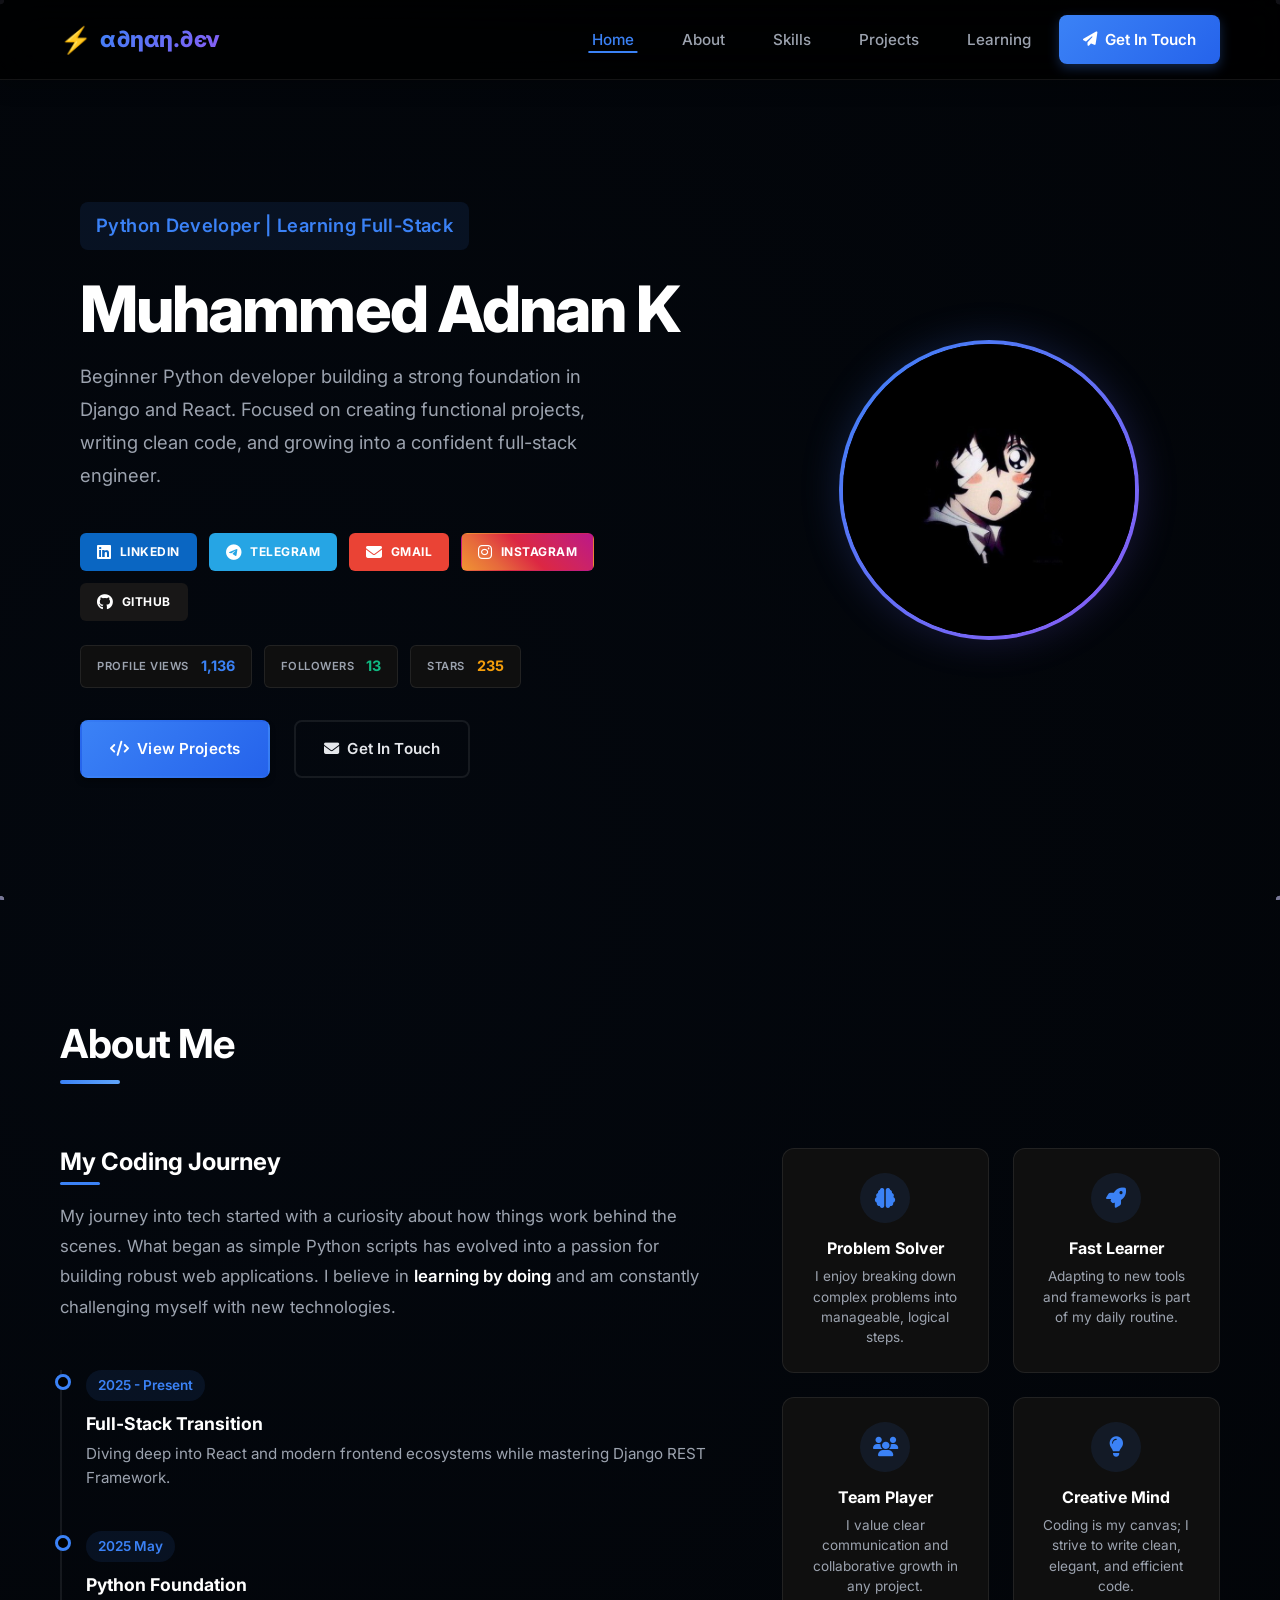
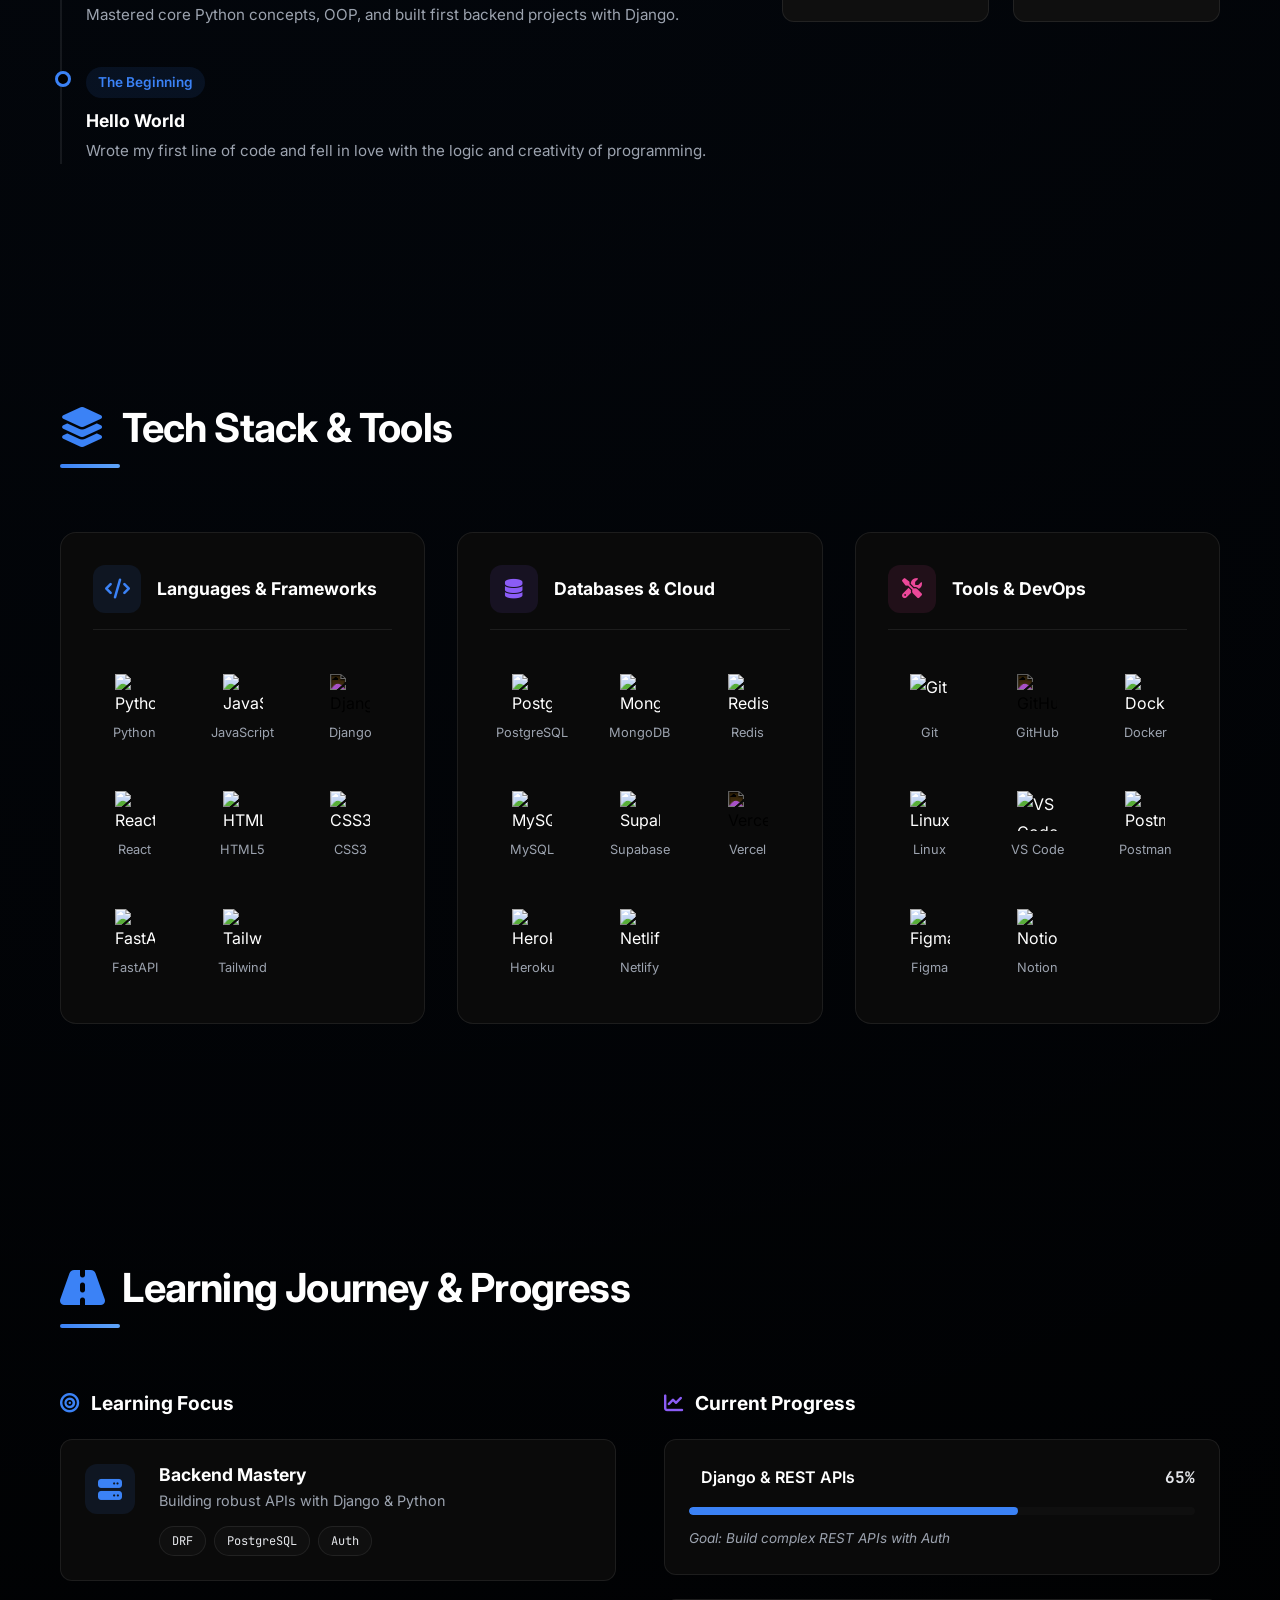
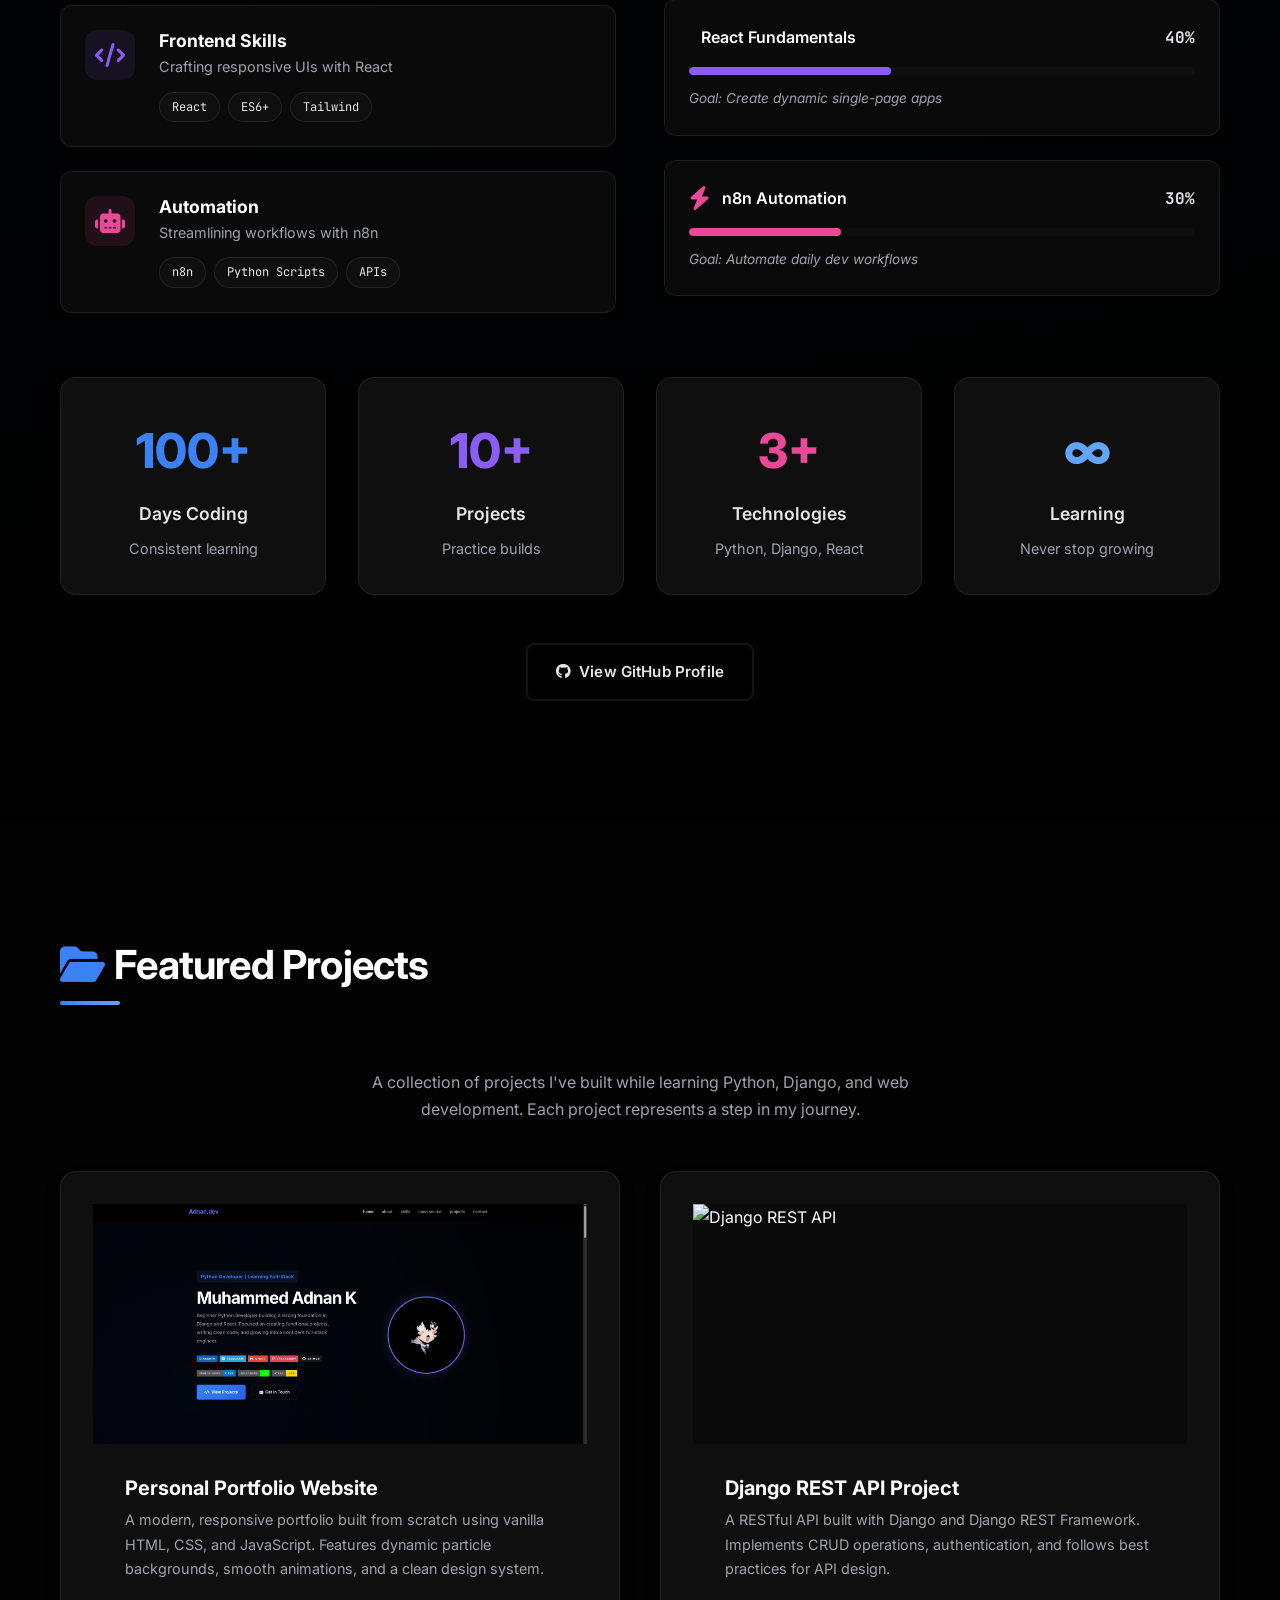
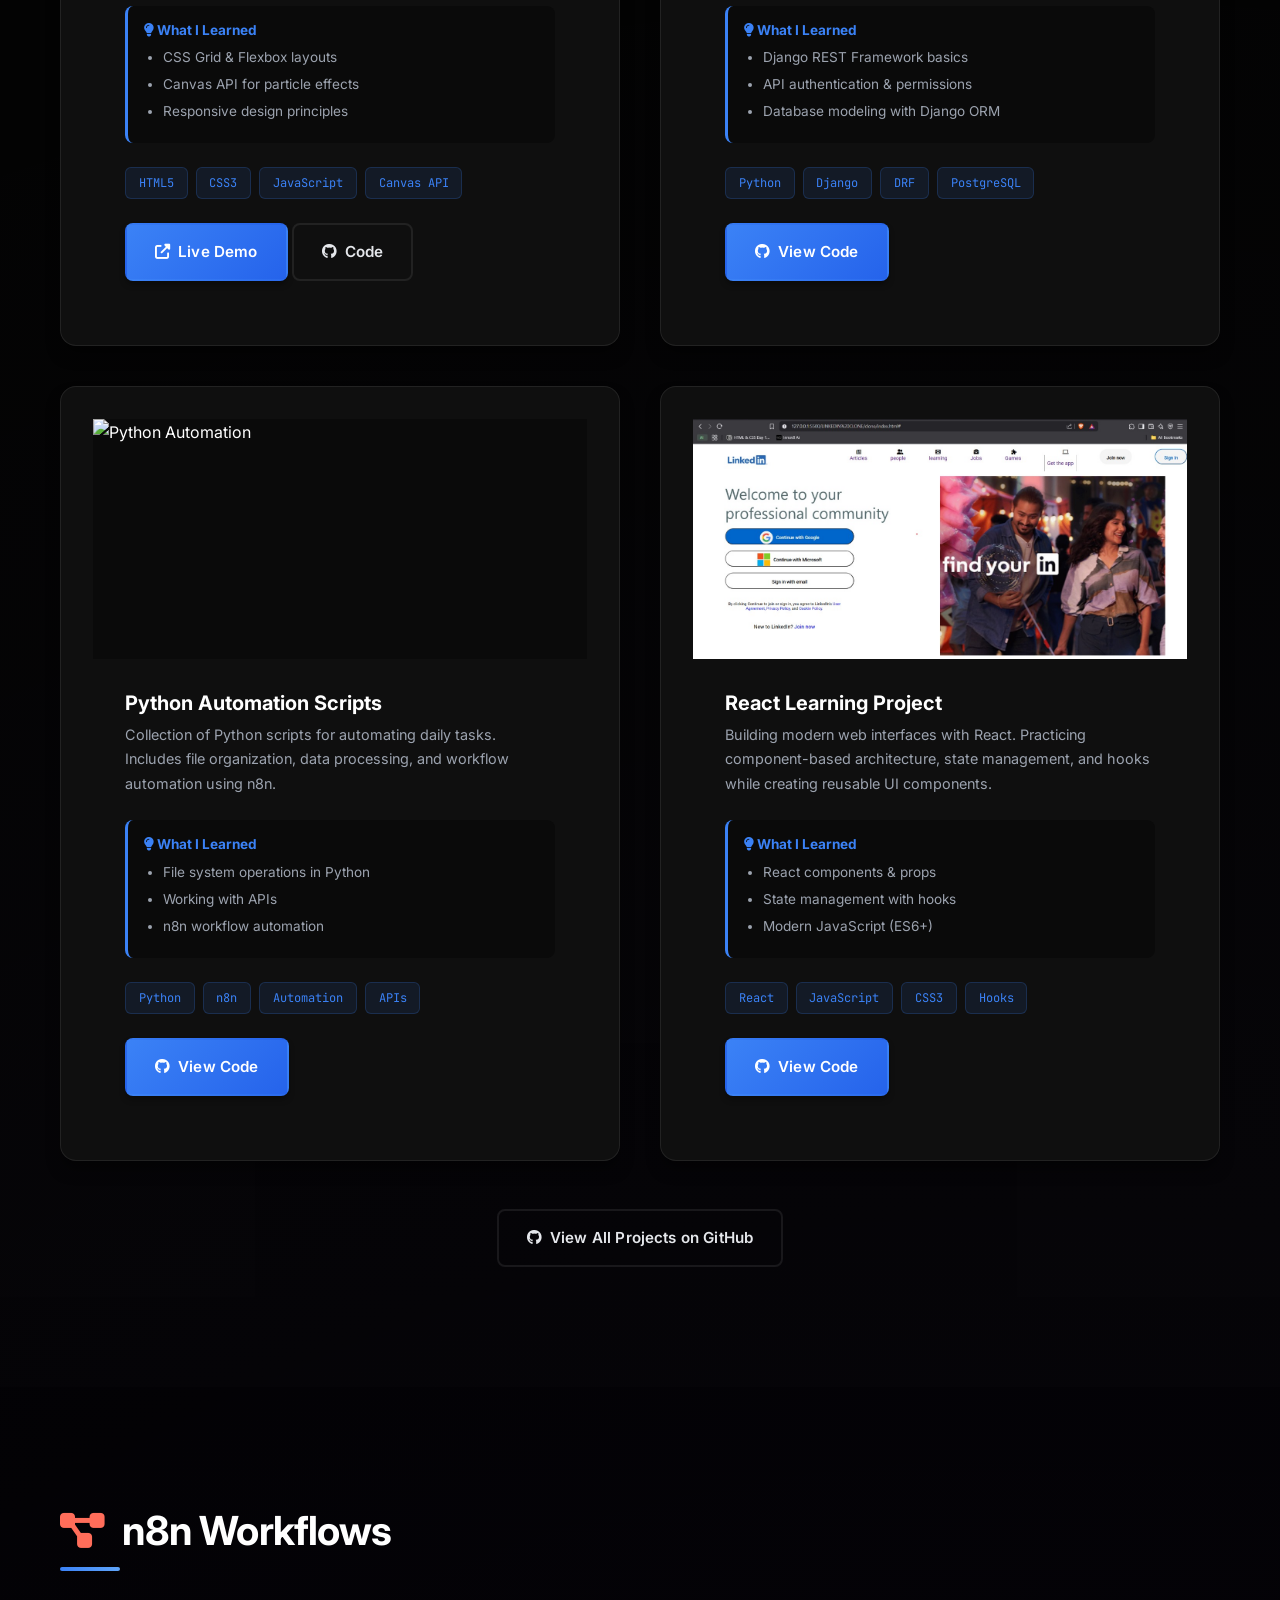
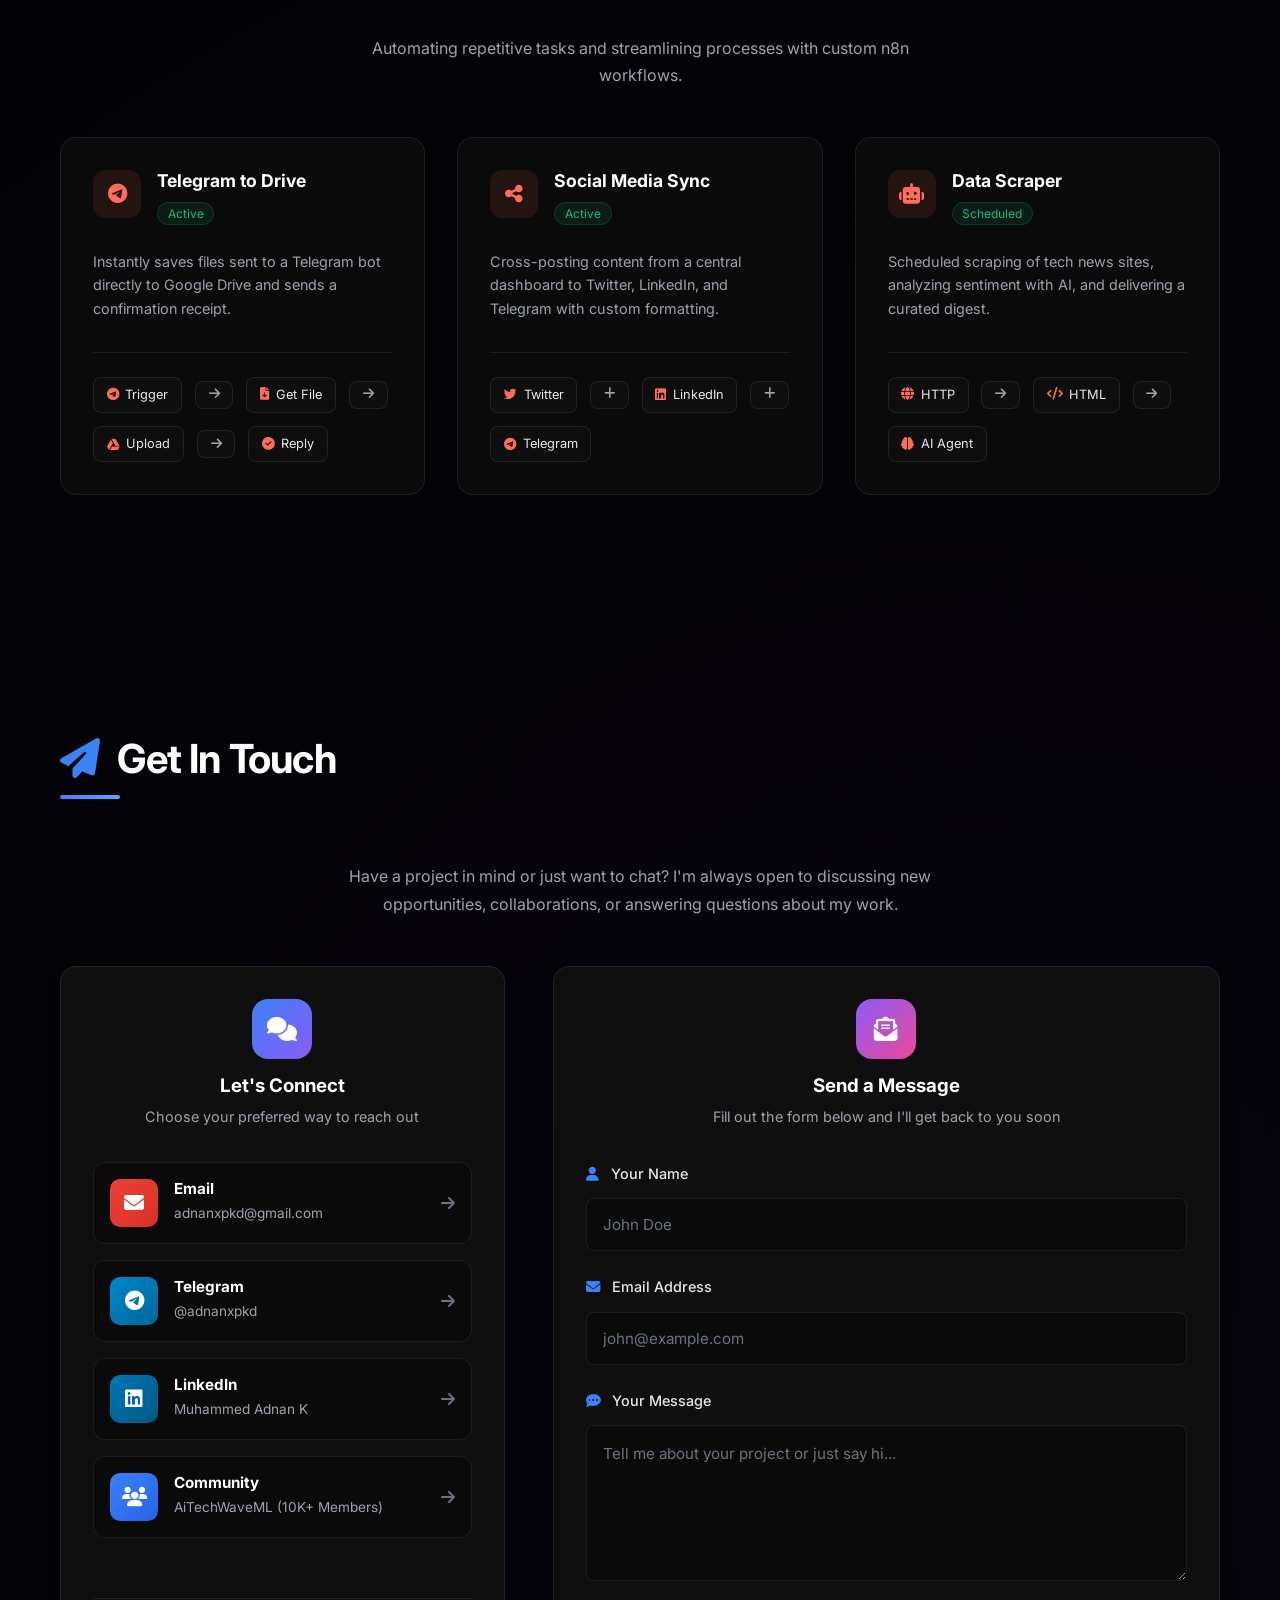
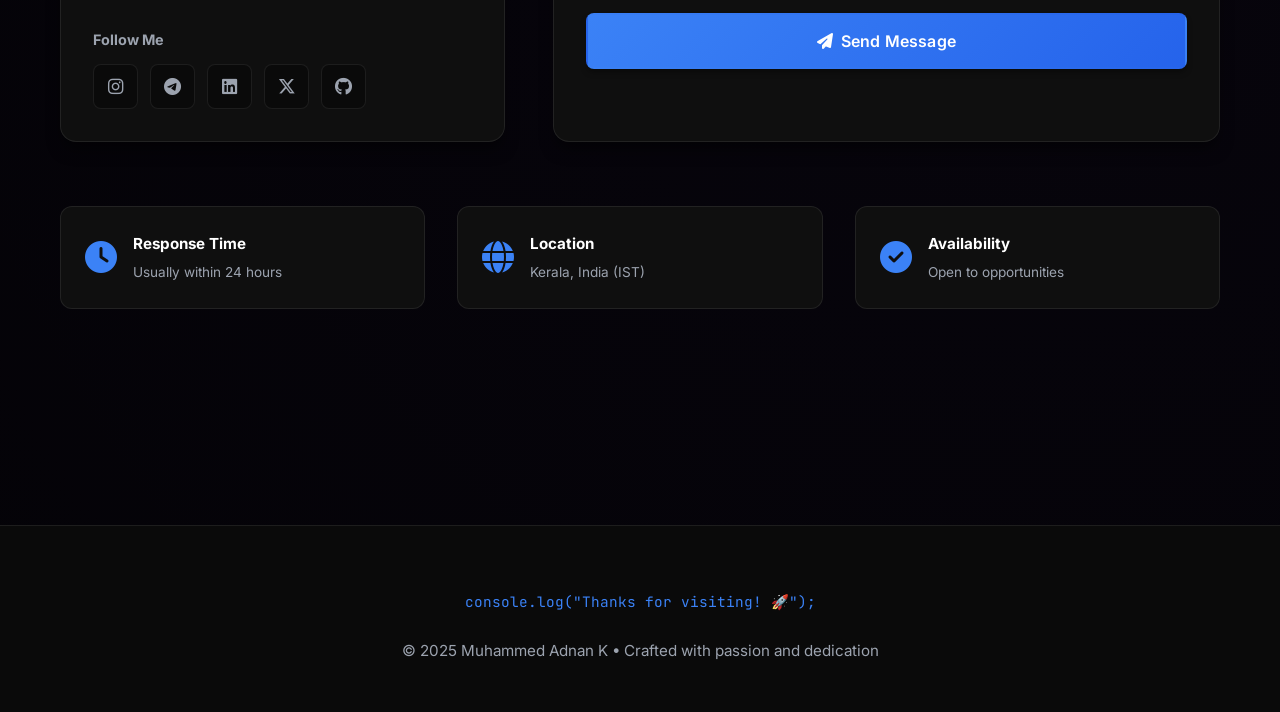
==== commit 1244b846: "update" ====
--- a/index.html
+++ b/index.html
@@ -87,7 +87,7 @@
 
                 <!-- Social Badges -->
                 <div class="social-badges">
-                    <a href="https://linkedin.com/in/adnanxpkd" class="social-badge linkedin">
+                    <a href="https://linkedin.com/in/muhammedadnank" class="social-badge linkedin">
                         <i class="fab fa-linkedin"></i> LINKEDIN
                     </a>
                     <a href="https://t.me/adnanxpkd" class="social-badge telegram">
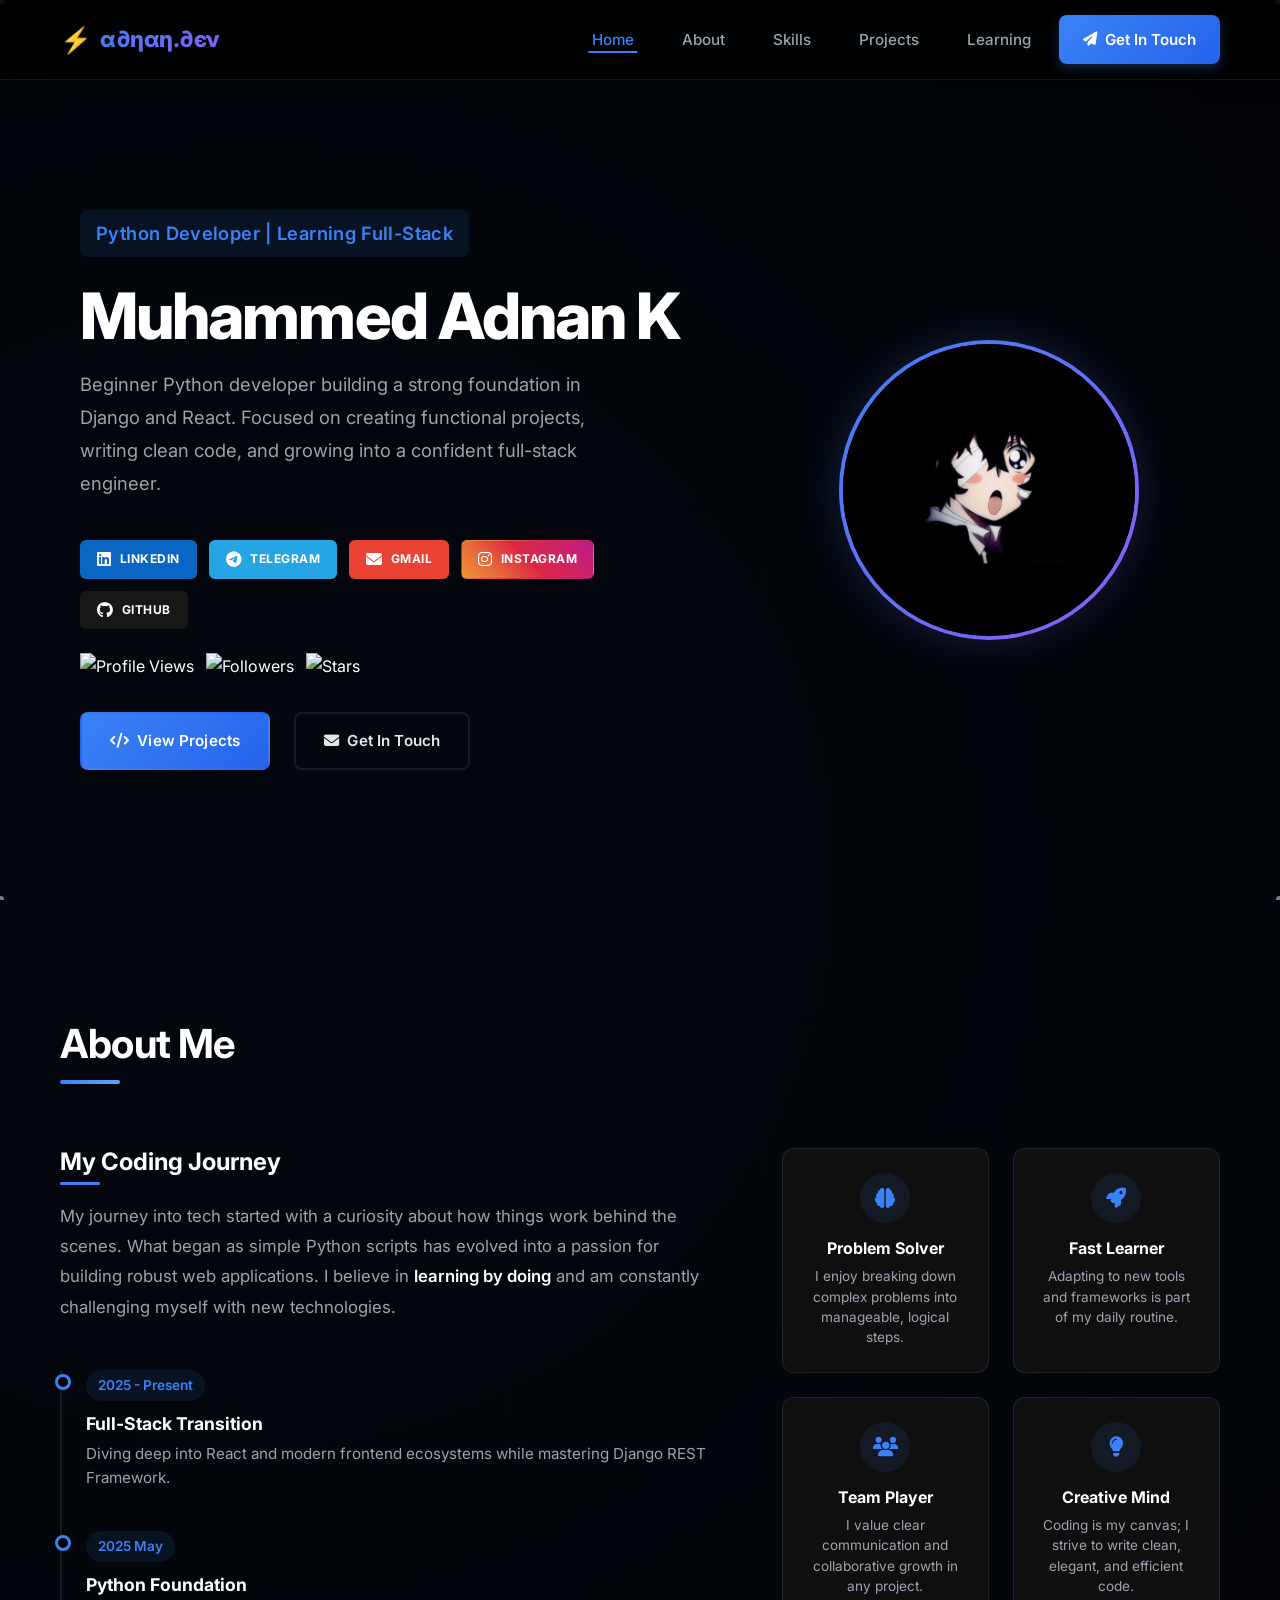
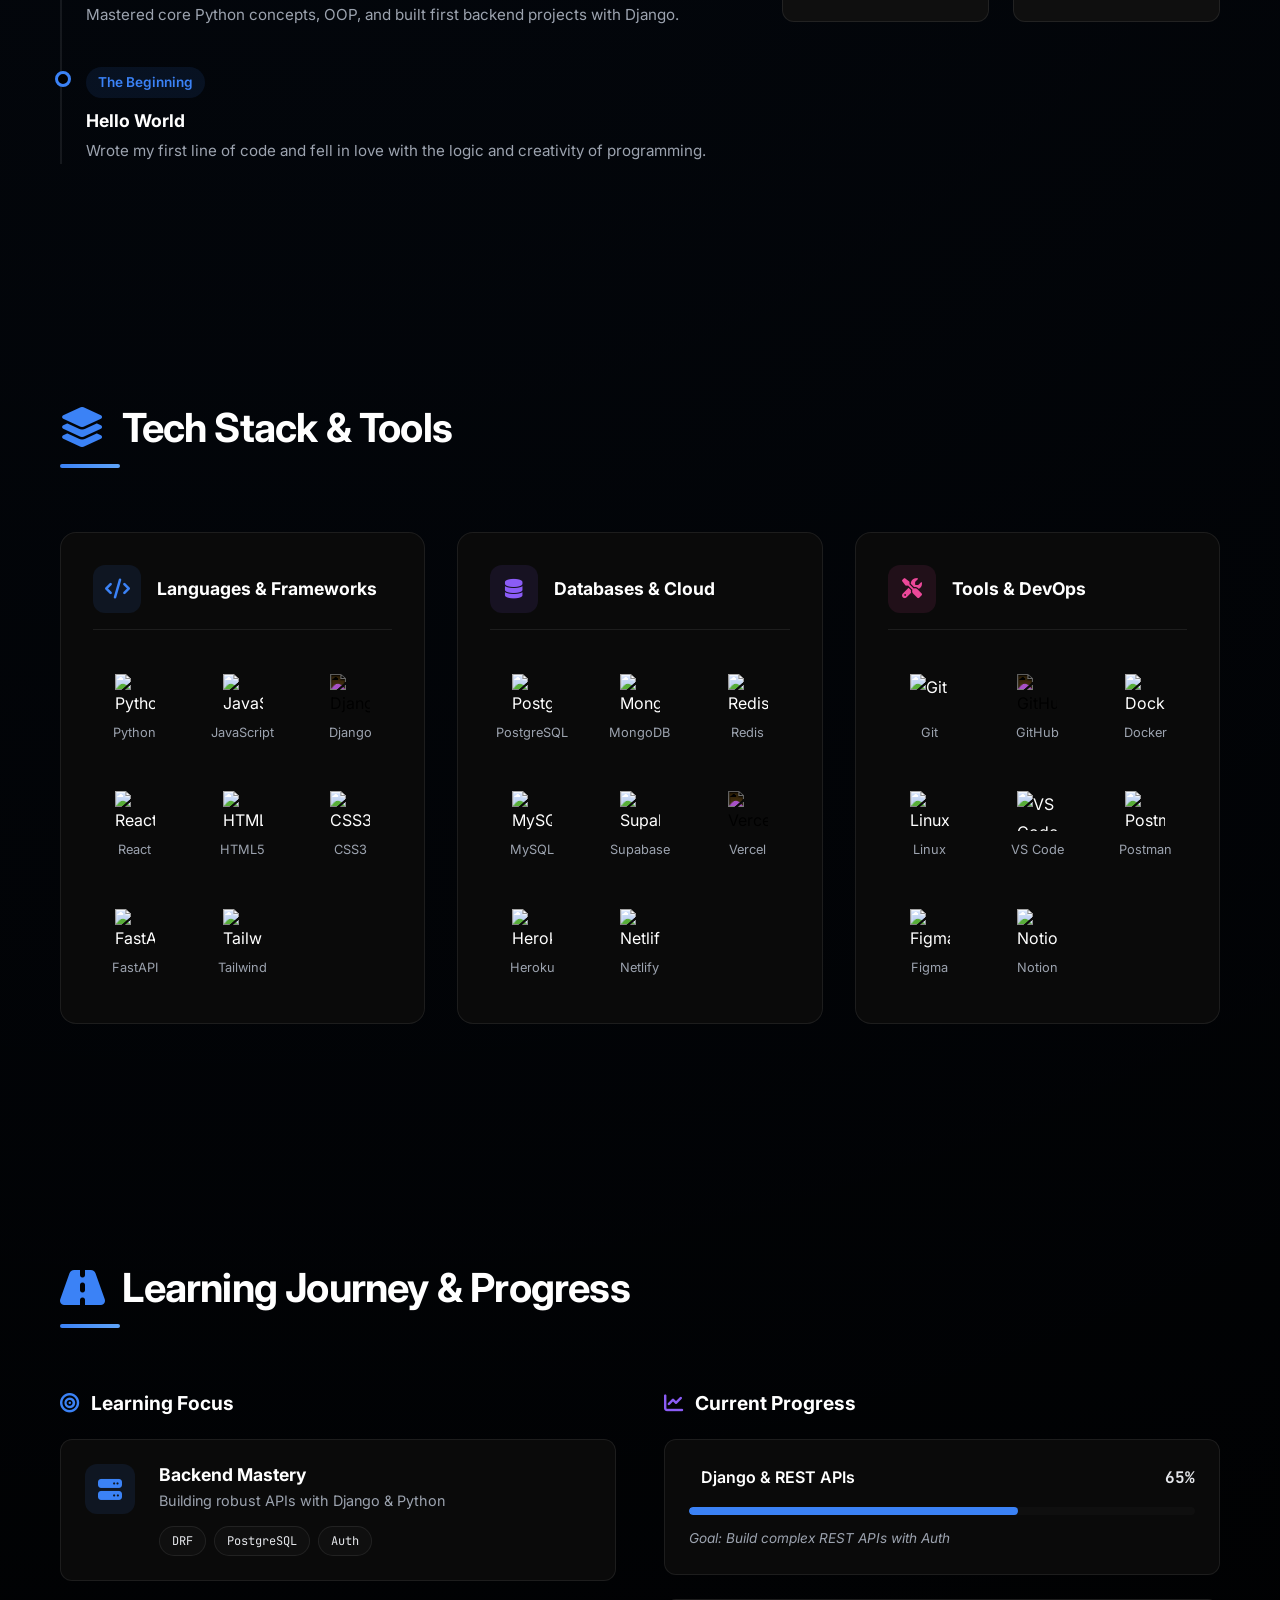
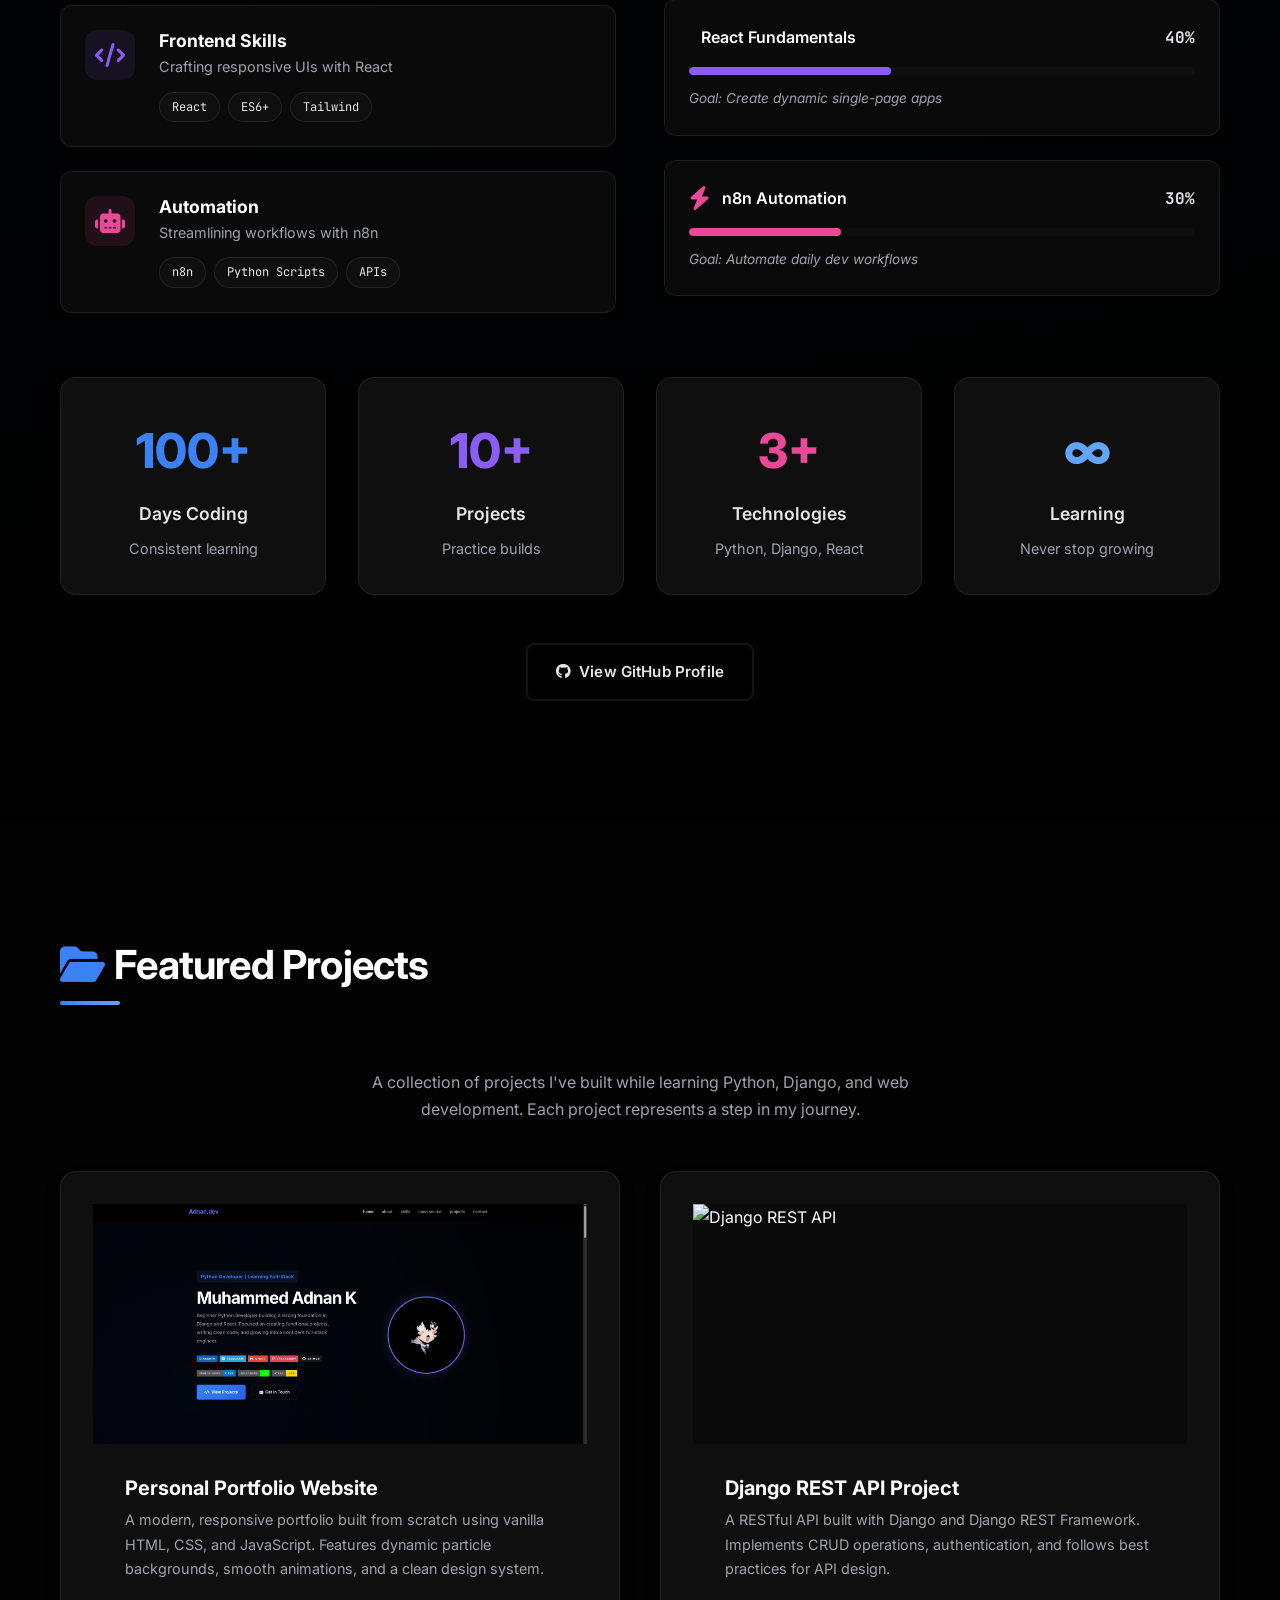
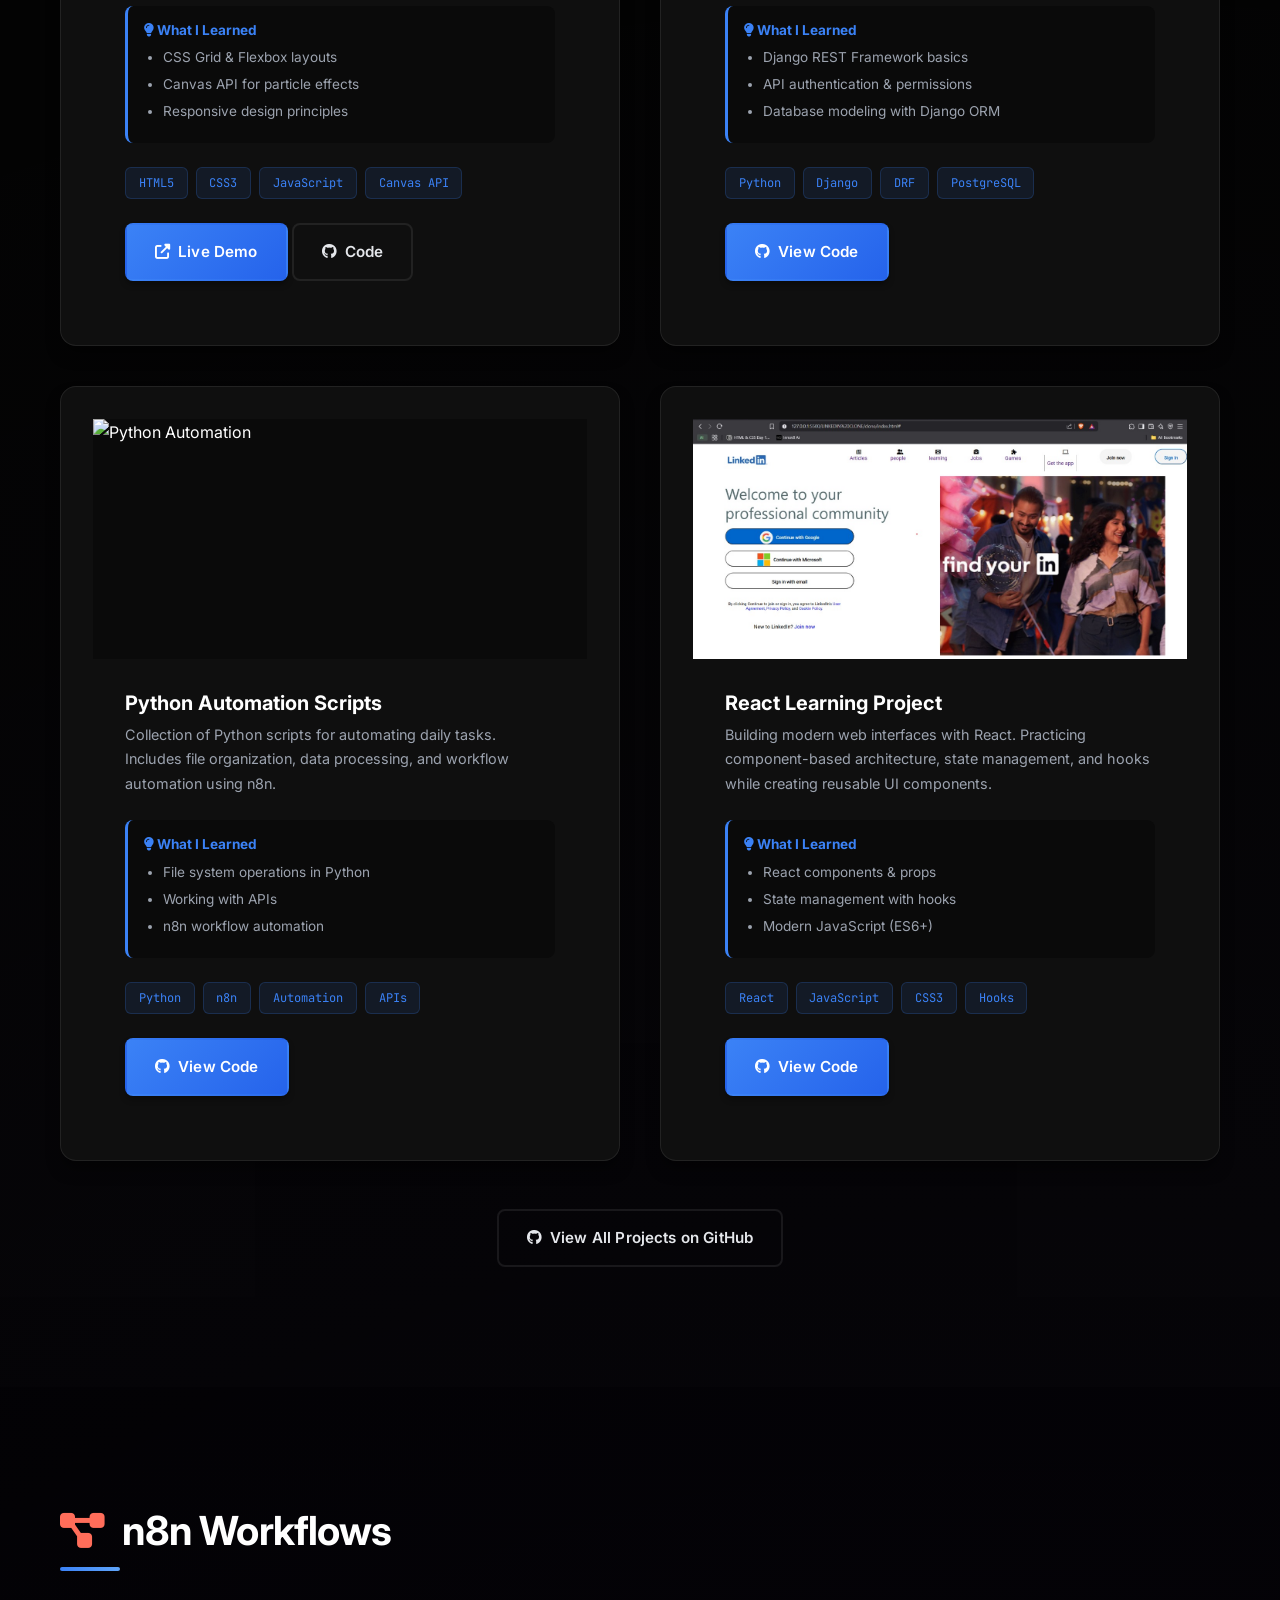
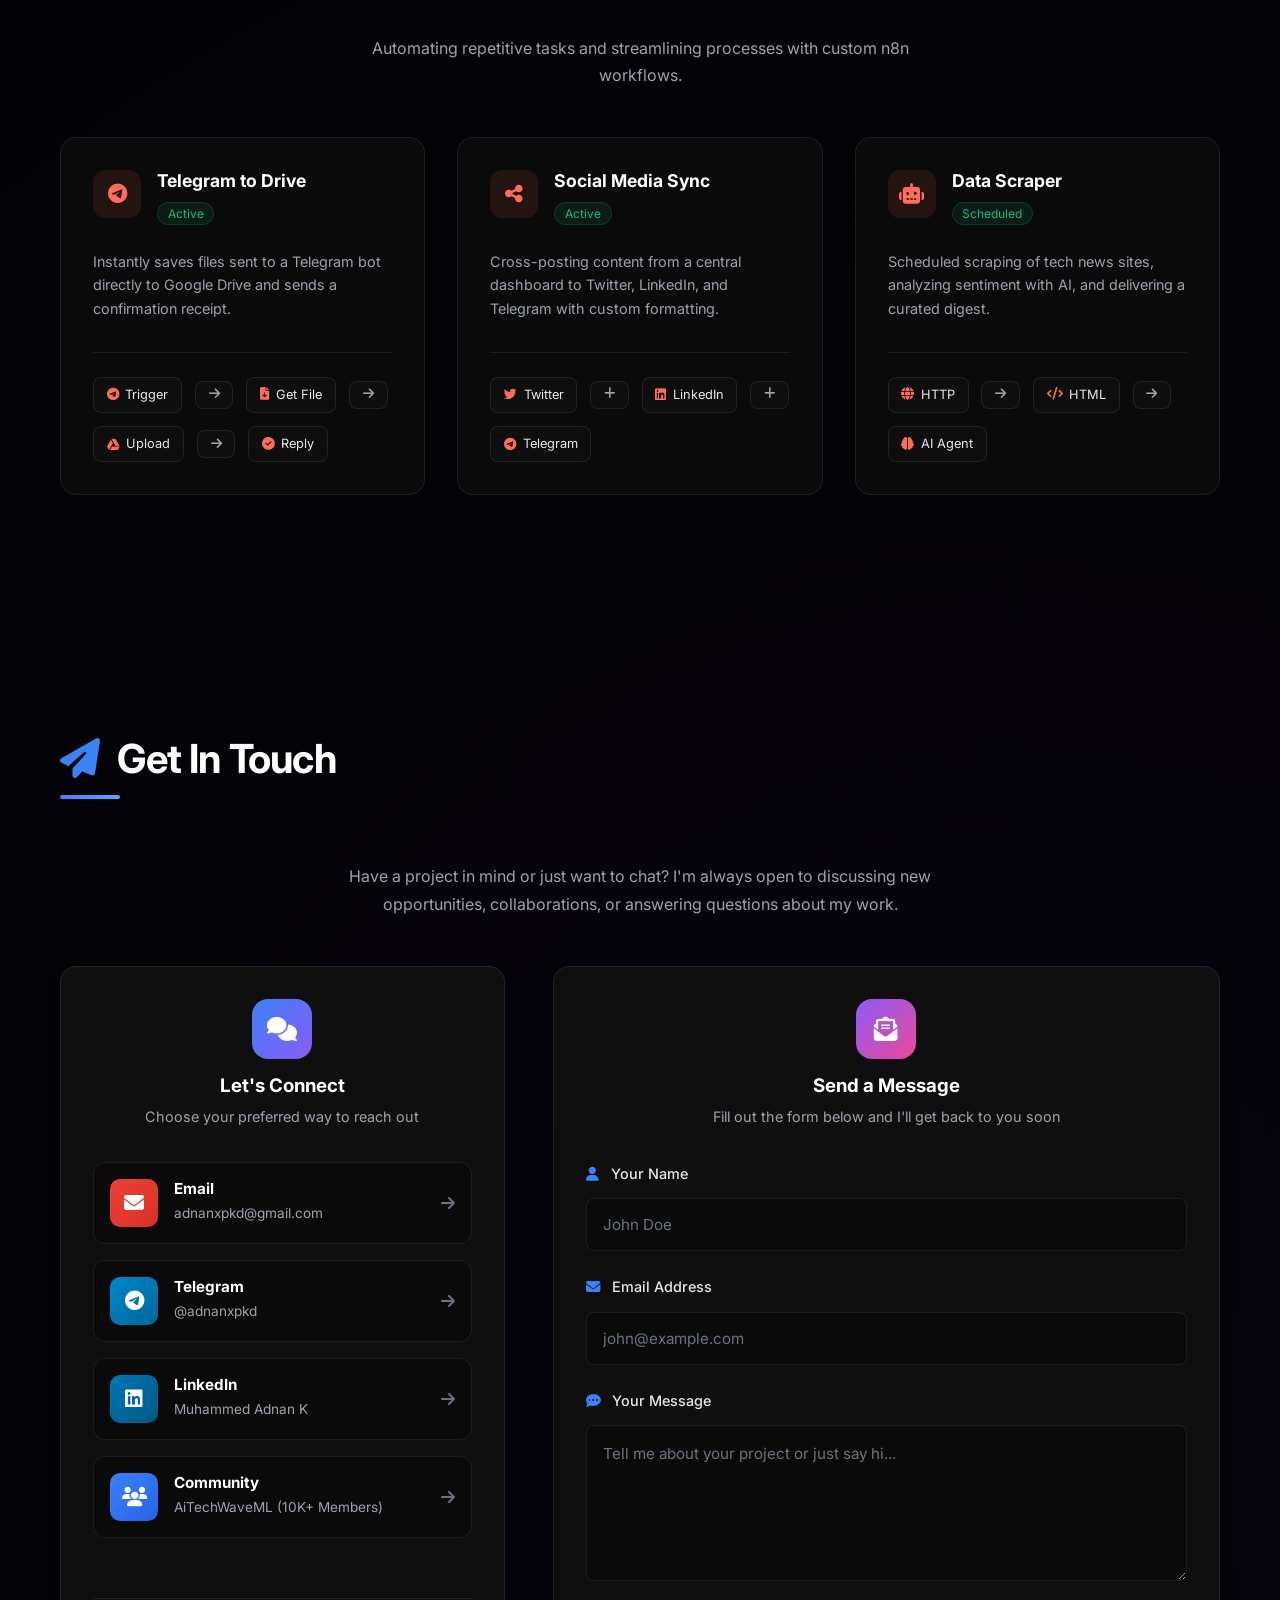
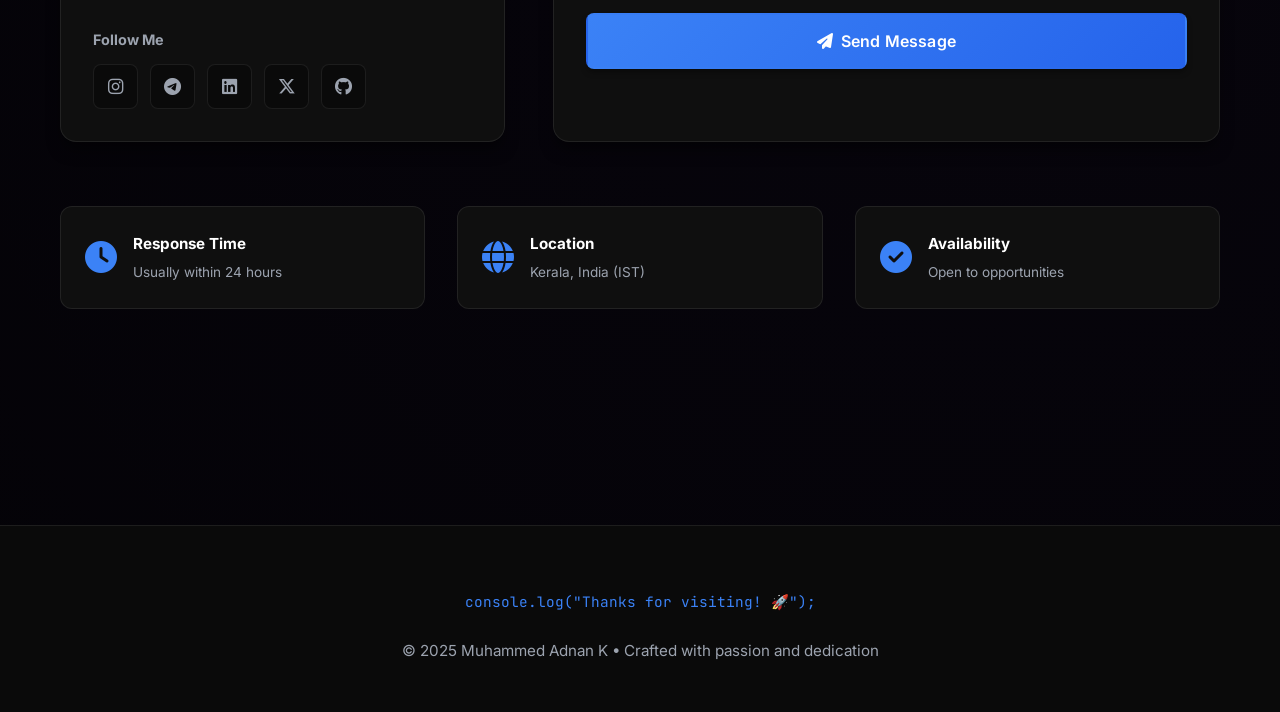
==== commit cf51ec5e: "update" ====
--- a/index.html
+++ b/index.html
@@ -7,21 +7,24 @@
     <title>Muhammed Adnan K | Python Developer & Full-Stack Learner</title>
     <meta name="description"
         content="Portfolio of Muhammed Adnan K, a beginner Python developer learning Django and React from Kerala, India. Explore my projects, skills, and coding journey.">
-    <meta name="keywords" content="Python Developer, Django, React, Full-Stack Developer, Web Development, Kerala, Portfolio">
+    <meta name="keywords"
+        content="Python Developer, Django, React, Full-Stack Developer, Web Development, Kerala, Portfolio">
     <meta name="author" content="Muhammed Adnan K">
-    
+
     <!-- Open Graph / Facebook -->
     <meta property="og:type" content="website">
     <meta property="og:url" content="https://adnanxpkd.vercel.app/">
     <meta property="og:title" content="Muhammed Adnan K | Python Developer & Full-Stack Learner">
-    <meta property="og:description" content="Beginner Python developer building a strong foundation in Django and React. Check out my projects and coding journey.">
+    <meta property="og:description"
+        content="Beginner Python developer building a strong foundation in Django and React. Check out my projects and coding journey.">
     <meta property="og:image" content="https://adnanxpkd.vercel.app/images/website.png">
 
     <!-- Twitter -->
     <meta property="twitter:card" content="summary_large_image">
     <meta property="twitter:url" content="https://adnanxpkd.vercel.app/">
     <meta property="twitter:title" content="Muhammed Adnan K | Python Developer & Full-Stack Learner">
-    <meta property="twitter:description" content="Beginner Python developer building a strong foundation in Django and React. Check out my projects and coding journey.">
+    <meta property="twitter:description"
+        content="Beginner Python developer building a strong foundation in Django and React. Check out my projects and coding journey.">
     <meta property="twitter:image" content="https://adnanxpkd.vercel.app/images/website.png">
 
     <!-- Fonts -->
@@ -66,8 +69,8 @@
                 <li><a href="#projects" class="nav-link">Projects</a></li>
                 <li><a href="#learning" class="nav-link">Learning</a></li>
                 <li><a href="#contact" class="nav-link nav-cta">
-                    <i class="fas fa-paper-plane"></i> Get In Touch
-                </a></li>
+                        <i class="fas fa-paper-plane"></i> Get In Touch
+                    </a></li>
             </ul>
         </div>
     </nav>
@@ -106,18 +109,16 @@
 
                 <!-- Stats Badges -->
                 <div class="stats-badges">
-                    <div class="stat-badge">
-                        <span class="stat-label">PROFILE VIEWS</span>
-                        <span class="stat-value">1,136</span>
-                    </div>
-                    <div class="stat-badge">
-                        <span class="stat-label">FOLLOWERS</span>
-                        <span class="stat-value">13</span>
-                    </div>
-                    <div class="stat-badge">
-                        <span class="stat-label">STARS</span>
-                        <span class="stat-value">235</span>
-                    </div>
+                    <img src="https://komarev.com/ghpvc/?username=adnanxpkd&label=Profile%20Views&color=0e75b6&style=for-the-badge"
+                        alt="Profile Views">
+                    <a href="https://github.com/adnanxpkd?tab=followers" target="_blank">
+                        <img src="https://img.shields.io/github/followers/adnanxpkd?label=Followers&style=for-the-badge&color=2ea44f"
+                            alt="Followers">
+                    </a>
+                    <a href="https://github.com/adnanxpkd?tab=repositories" target="_blank">
+                        <img src="https://img.shields.io/github/stars/adnanxpkd?label=Stars&style=for-the-badge&color=FFD700"
+                            alt="Stars">
+                    </a>
                 </div>
 
                 <div class="flex" style="flex-wrap: wrap;">
@@ -224,42 +225,51 @@
                 <!-- Languages & Frameworks -->
                 <div class="tech-card">
                     <div class="tech-header">
-                        <div class="tech-icon-wrapper" style="background: rgba(59, 130, 246, 0.1); color: var(--primary);">
+                        <div class="tech-icon-wrapper"
+                            style="background: rgba(59, 130, 246, 0.1); color: var(--primary);">
                             <i class="fas fa-code"></i>
                         </div>
                         <h3>Languages & Frameworks</h3>
                     </div>
                     <div class="tech-list">
                         <div class="tech-item" title="Python">
-                            <img src="https://cdn.jsdelivr.net/gh/devicons/devicon/icons/python/python-original.svg" alt="Python">
+                            <img src="https://cdn.jsdelivr.net/gh/devicons/devicon/icons/python/python-original.svg"
+                                alt="Python">
                             <span>Python</span>
                         </div>
                         <div class="tech-item" title="JavaScript">
-                            <img src="https://cdn.jsdelivr.net/gh/devicons/devicon/icons/javascript/javascript-original.svg" alt="JavaScript">
+                            <img src="https://cdn.jsdelivr.net/gh/devicons/devicon/icons/javascript/javascript-original.svg"
+                                alt="JavaScript">
                             <span>JavaScript</span>
                         </div>
                         <div class="tech-item" title="Django">
-                            <img src="https://cdn.jsdelivr.net/gh/devicons/devicon/icons/django/django-plain.svg" alt="Django" style="filter: invert(1);">
+                            <img src="https://cdn.jsdelivr.net/gh/devicons/devicon/icons/django/django-plain.svg"
+                                alt="Django" style="filter: invert(1);">
                             <span>Django</span>
                         </div>
                         <div class="tech-item" title="React">
-                            <img src="https://cdn.jsdelivr.net/gh/devicons/devicon/icons/react/react-original.svg" alt="React">
+                            <img src="https://cdn.jsdelivr.net/gh/devicons/devicon/icons/react/react-original.svg"
+                                alt="React">
                             <span>React</span>
                         </div>
                         <div class="tech-item" title="HTML5">
-                            <img src="https://cdn.jsdelivr.net/gh/devicons/devicon/icons/html5/html5-original.svg" alt="HTML5">
+                            <img src="https://cdn.jsdelivr.net/gh/devicons/devicon/icons/html5/html5-original.svg"
+                                alt="HTML5">
                             <span>HTML5</span>
                         </div>
                         <div class="tech-item" title="CSS3">
-                            <img src="https://cdn.jsdelivr.net/gh/devicons/devicon/icons/css3/css3-original.svg" alt="CSS3">
+                            <img src="https://cdn.jsdelivr.net/gh/devicons/devicon/icons/css3/css3-original.svg"
+                                alt="CSS3">
                             <span>CSS3</span>
                         </div>
                         <div class="tech-item" title="FastAPI">
-                            <img src="https://cdn.jsdelivr.net/gh/devicons/devicon/icons/fastapi/fastapi-original.svg" alt="FastAPI">
+                            <img src="https://cdn.jsdelivr.net/gh/devicons/devicon/icons/fastapi/fastapi-original.svg"
+                                alt="FastAPI">
                             <span>FastAPI</span>
                         </div>
                         <div class="tech-item" title="Tailwind">
-                            <img src="https://cdn.jsdelivr.net/gh/devicons/devicon/icons/tailwindcss/tailwindcss-original.svg" alt="Tailwind">
+                            <img src="https://cdn.jsdelivr.net/gh/devicons/devicon/icons/tailwindcss/tailwindcss-original.svg"
+                                alt="Tailwind">
                             <span>Tailwind</span>
                         </div>
                     </div>
@@ -268,38 +278,46 @@
                 <!-- Databases & Cloud -->
                 <div class="tech-card">
                     <div class="tech-header">
-                        <div class="tech-icon-wrapper" style="background: rgba(139, 92, 246, 0.1); color: var(--secondary);">
+                        <div class="tech-icon-wrapper"
+                            style="background: rgba(139, 92, 246, 0.1); color: var(--secondary);">
                             <i class="fas fa-database"></i>
                         </div>
                         <h3>Databases & Cloud</h3>
                     </div>
                     <div class="tech-list">
                         <div class="tech-item" title="PostgreSQL">
-                            <img src="https://cdn.jsdelivr.net/gh/devicons/devicon/icons/postgresql/postgresql-original.svg" alt="PostgreSQL">
+                            <img src="https://cdn.jsdelivr.net/gh/devicons/devicon/icons/postgresql/postgresql-original.svg"
+                                alt="PostgreSQL">
                             <span>PostgreSQL</span>
                         </div>
                         <div class="tech-item" title="MongoDB">
-                            <img src="https://cdn.jsdelivr.net/gh/devicons/devicon/icons/mongodb/mongodb-original.svg" alt="MongoDB">
+                            <img src="https://cdn.jsdelivr.net/gh/devicons/devicon/icons/mongodb/mongodb-original.svg"
+                                alt="MongoDB">
                             <span>MongoDB</span>
                         </div>
                         <div class="tech-item" title="Redis">
-                            <img src="https://cdn.jsdelivr.net/gh/devicons/devicon/icons/redis/redis-original.svg" alt="Redis">
+                            <img src="https://cdn.jsdelivr.net/gh/devicons/devicon/icons/redis/redis-original.svg"
+                                alt="Redis">
                             <span>Redis</span>
                         </div>
                         <div class="tech-item" title="MySQL">
-                            <img src="https://cdn.jsdelivr.net/gh/devicons/devicon/icons/mysql/mysql-original.svg" alt="MySQL">
+                            <img src="https://cdn.jsdelivr.net/gh/devicons/devicon/icons/mysql/mysql-original.svg"
+                                alt="MySQL">
                             <span>MySQL</span>
                         </div>
                         <div class="tech-item" title="Supabase">
-                            <img src="https://cdn.jsdelivr.net/gh/devicons/devicon/icons/supabase/supabase-original.svg" alt="Supabase">
+                            <img src="https://cdn.jsdelivr.net/gh/devicons/devicon/icons/supabase/supabase-original.svg"
+                                alt="Supabase">
                             <span>Supabase</span>
                         </div>
                         <div class="tech-item" title="Vercel">
-                            <img src="https://assets.vercel.com/image/upload/v1588805858/repositories/vercel/logo.png" alt="Vercel" style="filter: invert(1);">
+                            <img src="https://assets.vercel.com/image/upload/v1588805858/repositories/vercel/logo.png"
+                                alt="Vercel" style="filter: invert(1);">
                             <span>Vercel</span>
                         </div>
                         <div class="tech-item" title="Heroku">
-                            <img src="https://cdn.jsdelivr.net/gh/devicons/devicon/icons/heroku/heroku-original.svg" alt="Heroku">
+                            <img src="https://cdn.jsdelivr.net/gh/devicons/devicon/icons/heroku/heroku-original.svg"
+                                alt="Heroku">
                             <span>Heroku</span>
                         </div>
                         <div class="tech-item" title="Netlify">
@@ -312,30 +330,36 @@
                 <!-- Tools & DevOps -->
                 <div class="tech-card">
                     <div class="tech-header">
-                        <div class="tech-icon-wrapper" style="background: rgba(236, 72, 153, 0.1); color: var(--accent);">
+                        <div class="tech-icon-wrapper"
+                            style="background: rgba(236, 72, 153, 0.1); color: var(--accent);">
                             <i class="fas fa-tools"></i>
                         </div>
                         <h3>Tools & DevOps</h3>
                     </div>
                     <div class="tech-list">
                         <div class="tech-item" title="Git">
-                            <img src="https://cdn.jsdelivr.net/gh/devicons/devicon/icons/git/git-original.svg" alt="Git">
+                            <img src="https://cdn.jsdelivr.net/gh/devicons/devicon/icons/git/git-original.svg"
+                                alt="Git">
                             <span>Git</span>
                         </div>
                         <div class="tech-item" title="GitHub">
-                            <img src="https://cdn.jsdelivr.net/gh/devicons/devicon/icons/github/github-original.svg" alt="GitHub" style="filter: invert(1);">
+                            <img src="https://cdn.jsdelivr.net/gh/devicons/devicon/icons/github/github-original.svg"
+                                alt="GitHub" style="filter: invert(1);">
                             <span>GitHub</span>
                         </div>
                         <div class="tech-item" title="Docker">
-                            <img src="https://cdn.jsdelivr.net/gh/devicons/devicon/icons/docker/docker-original.svg" alt="Docker">
+                            <img src="https://cdn.jsdelivr.net/gh/devicons/devicon/icons/docker/docker-original.svg"
+                                alt="Docker">
                             <span>Docker</span>
                         </div>
                         <div class="tech-item" title="Linux">
-                            <img src="https://cdn.jsdelivr.net/gh/devicons/devicon/icons/linux/linux-original.svg" alt="Linux">
+                            <img src="https://cdn.jsdelivr.net/gh/devicons/devicon/icons/linux/linux-original.svg"
+                                alt="Linux">
                             <span>Linux</span>
                         </div>
                         <div class="tech-item" title="VS Code">
-                            <img src="https://cdn.jsdelivr.net/gh/devicons/devicon/icons/vscode/vscode-original.svg" alt="VS Code">
+                            <img src="https://cdn.jsdelivr.net/gh/devicons/devicon/icons/vscode/vscode-original.svg"
+                                alt="VS Code">
                             <span>VS Code</span>
                         </div>
                         <div class="tech-item" title="Postman">
@@ -343,11 +367,13 @@
                             <span>Postman</span>
                         </div>
                         <div class="tech-item" title="Figma">
-                            <img src="https://cdn.jsdelivr.net/gh/devicons/devicon/icons/figma/figma-original.svg" alt="Figma">
+                            <img src="https://cdn.jsdelivr.net/gh/devicons/devicon/icons/figma/figma-original.svg"
+                                alt="Figma">
                             <span>Figma</span>
                         </div>
                         <div class="tech-item" title="Notion">
-                            <img src="https://upload.wikimedia.org/wikipedia/commons/4/45/Notion_app_logo.png" alt="Notion">
+                            <img src="https://upload.wikimedia.org/wikipedia/commons/4/45/Notion_app_logo.png"
+                                alt="Notion">
                             <span>Notion</span>
                         </div>
                     </div>
@@ -386,7 +412,8 @@
                             </div>
 
                             <div class="focus-card scroll-animate" style="transition-delay: 100ms;">
-                                <div class="focus-icon-wrapper" style="background: rgba(139, 92, 246, 0.1); color: var(--secondary);">
+                                <div class="focus-icon-wrapper"
+                                    style="background: rgba(139, 92, 246, 0.1); color: var(--secondary);">
                                     <i class="fas fa-code"></i>
                                 </div>
                                 <div class="focus-content">
@@ -401,7 +428,8 @@
                             </div>
 
                             <div class="focus-card scroll-animate" style="transition-delay: 200ms;">
-                                <div class="focus-icon-wrapper" style="background: rgba(236, 72, 153, 0.1); color: var(--accent);">
+                                <div class="focus-icon-wrapper"
+                                    style="background: rgba(236, 72, 153, 0.1); color: var(--accent);">
                                     <i class="fas fa-robot"></i>
                                 </div>
                                 <div class="focus-content">
@@ -433,7 +461,8 @@
                                     <span class="progress-percent">65%</span>
                                 </div>
                                 <div class="progress-bar-container">
-                                    <div class="progress-bar" data-width="65%" style="width: 0; background: var(--primary);"></div>
+                                    <div class="progress-bar" data-width="65%"
+                                        style="width: 0; background: var(--primary);"></div>
                                 </div>
                                 <p class="progress-goal">Goal: Build complex REST APIs with Auth</p>
                             </div>
@@ -448,7 +477,8 @@
                                     <span class="progress-percent">40%</span>
                                 </div>
                                 <div class="progress-bar-container">
-                                    <div class="progress-bar" data-width="40%" style="width: 0; background: var(--secondary);"></div>
+                                    <div class="progress-bar" data-width="40%"
+                                        style="width: 0; background: var(--secondary);"></div>
                                 </div>
                                 <p class="progress-goal">Goal: Create dynamic single-page apps</p>
                             </div>
@@ -463,7 +493,8 @@
                                     <span class="progress-percent">30%</span>
                                 </div>
                                 <div class="progress-bar-container">
-                                    <div class="progress-bar" data-width="30%" style="width: 0; background: var(--accent);"></div>
+                                    <div class="progress-bar" data-width="30%"
+                                        style="width: 0; background: var(--accent);"></div>
                                 </div>
                                 <p class="progress-goal">Goal: Automate daily dev workflows</p>
                             </div>
@@ -472,7 +503,7 @@
                 </div>
             </div>
         </div>
-        
+
         <!-- Stats Grid (Merged from Open Source) -->
         <div class="container" style="margin-top: 4rem;">
             <div class="grid" style="grid-template-columns: repeat(auto-fit, minmax(200px, 1fr)); gap: 2rem;">
@@ -519,11 +550,13 @@
     <!-- Projects Section -->
     <section id="projects" class="section" style="background: rgba(255,255,255,0.01);">
         <div class="container">
-            <h2 class="section-title"><i class="fas fa-folder-open" style="margin-right: 10px; color: var(--primary);"></i>Featured Projects</h2>
+            <h2 class="section-title"><i class="fas fa-folder-open"
+                    style="margin-right: 10px; color: var(--primary);"></i>Featured Projects</h2>
             <p class="text-center text-muted" style="max-width: 600px; margin: 0 auto 3rem;">
-                A collection of projects I've built while learning Python, Django, and web development. Each project represents a step in my journey.
+                A collection of projects I've built while learning Python, Django, and web development. Each project
+                represents a step in my journey.
             </p>
-            
+
             <div class="projects-grid">
                 <!-- Project 1: Portfolio Website -->
                 <div class="card project-card">
@@ -536,7 +569,8 @@
                     <div class="project-content">
                         <h3 class="project-title">Personal Portfolio Website</h3>
                         <p class="project-desc">
-                            A modern, responsive portfolio built from scratch using vanilla HTML, CSS, and JavaScript. Features dynamic particle backgrounds, smooth animations, and a clean design system.
+                            A modern, responsive portfolio built from scratch using vanilla HTML, CSS, and JavaScript.
+                            Features dynamic particle backgrounds, smooth animations, and a clean design system.
                         </p>
                         <div class="learning-highlights">
                             <h4 style="font-size: 0.85rem; color: var(--primary); margin-bottom: 0.5rem;">
@@ -569,7 +603,8 @@
                 <!-- Project 2: Django REST API -->
                 <div class="card project-card">
                     <div class="project-img-wrapper">
-                        <img src="https://via.placeholder.com/600x400/1a1a1a/3B82F6?text=Django+REST+API" alt="Django REST API" class="project-img">
+                        <img src="https://via.placeholder.com/600x400/1a1a1a/3B82F6?text=Django+REST+API"
+                            alt="Django REST API" class="project-img">
                         <div class="project-overlay">
                             <span class="project-status learning">Learning</span>
                         </div>
@@ -577,7 +612,8 @@
                     <div class="project-content">
                         <h3 class="project-title">Django REST API Project</h3>
                         <p class="project-desc">
-                            A RESTful API built with Django and Django REST Framework. Implements CRUD operations, authentication, and follows best practices for API design.
+                            A RESTful API built with Django and Django REST Framework. Implements CRUD operations,
+                            authentication, and follows best practices for API design.
                         </p>
                         <div class="learning-highlights">
                             <h4 style="font-size: 0.85rem; color: var(--primary); margin-bottom: 0.5rem;">
@@ -607,7 +643,8 @@
                 <!-- Project 3: Python Automation -->
                 <div class="card project-card">
                     <div class="project-img-wrapper">
-                        <img src="https://via.placeholder.com/600x400/1a1a1a/8B5CF6?text=Python+Automation" alt="Python Automation" class="project-img">
+                        <img src="https://via.placeholder.com/600x400/1a1a1a/8B5CF6?text=Python+Automation"
+                            alt="Python Automation" class="project-img">
                         <div class="project-overlay">
                             <span class="project-status learning">Learning</span>
                         </div>
@@ -615,7 +652,8 @@
                     <div class="project-content">
                         <h3 class="project-title">Python Automation Scripts</h3>
                         <p class="project-desc">
-                            Collection of Python scripts for automating daily tasks. Includes file organization, data processing, and workflow automation using n8n.
+                            Collection of Python scripts for automating daily tasks. Includes file organization, data
+                            processing, and workflow automation using n8n.
                         </p>
                         <div class="learning-highlights">
                             <h4 style="font-size: 0.85rem; color: var(--primary); margin-bottom: 0.5rem;">
@@ -653,7 +691,8 @@
                     <div class="project-content">
                         <h3 class="project-title">React Learning Project</h3>
                         <p class="project-desc">
-                            Building modern web interfaces with React. Practicing component-based architecture, state management, and hooks while creating reusable UI components.
+                            Building modern web interfaces with React. Practicing component-based architecture, state
+                            management, and hooks while creating reusable UI components.
                         </p>
                         <div class="learning-highlights">
                             <h4 style="font-size: 0.85rem; color: var(--primary); margin-bottom: 0.5rem;">
@@ -712,14 +751,18 @@
                             <span class="workflow-status">Active</span>
                         </div>
                     </div>
-                    <p>Instantly saves files sent to a Telegram bot directly to Google Drive and sends a confirmation receipt.</p>
+                    <p>Instantly saves files sent to a Telegram bot directly to Google Drive and sends a confirmation
+                        receipt.</p>
                     <div class="workflow-nodes">
                         <span class="node-tag"><i class="fab fa-telegram"></i> Trigger</span>
-                        <span class="node-tag"><i class="fas fa-arrow-right" style="font-size: 0.8rem; color: var(--text-muted);"></i></span>
+                        <span class="node-tag"><i class="fas fa-arrow-right"
+                                style="font-size: 0.8rem; color: var(--text-muted);"></i></span>
                         <span class="node-tag"><i class="fas fa-file-download"></i> Get File</span>
-                        <span class="node-tag"><i class="fas fa-arrow-right" style="font-size: 0.8rem; color: var(--text-muted);"></i></span>
+                        <span class="node-tag"><i class="fas fa-arrow-right"
+                                style="font-size: 0.8rem; color: var(--text-muted);"></i></span>
                         <span class="node-tag"><i class="fab fa-google-drive"></i> Upload</span>
-                        <span class="node-tag"><i class="fas fa-arrow-right" style="font-size: 0.8rem; color: var(--text-muted);"></i></span>
+                        <span class="node-tag"><i class="fas fa-arrow-right"
+                                style="font-size: 0.8rem; color: var(--text-muted);"></i></span>
                         <span class="node-tag"><i class="fas fa-check-circle"></i> Reply</span>
                     </div>
                 </div>
@@ -735,12 +778,15 @@
                             <span class="workflow-status">Active</span>
                         </div>
                     </div>
-                    <p>Cross-posting content from a central dashboard to Twitter, LinkedIn, and Telegram with custom formatting.</p>
+                    <p>Cross-posting content from a central dashboard to Twitter, LinkedIn, and Telegram with custom
+                        formatting.</p>
                     <div class="workflow-nodes">
                         <span class="node-tag"><i class="fab fa-twitter"></i> Twitter</span>
-                        <span class="node-tag"><i class="fas fa-plus" style="font-size: 0.8rem; color: var(--text-muted);"></i></span>
+                        <span class="node-tag"><i class="fas fa-plus"
+                                style="font-size: 0.8rem; color: var(--text-muted);"></i></span>
                         <span class="node-tag"><i class="fab fa-linkedin"></i> LinkedIn</span>
-                        <span class="node-tag"><i class="fas fa-plus" style="font-size: 0.8rem; color: var(--text-muted);"></i></span>
+                        <span class="node-tag"><i class="fas fa-plus"
+                                style="font-size: 0.8rem; color: var(--text-muted);"></i></span>
                         <span class="node-tag"><i class="fab fa-telegram"></i> Telegram</span>
                     </div>
                 </div>
@@ -756,12 +802,15 @@
                             <span class="workflow-status">Scheduled</span>
                         </div>
                     </div>
-                    <p>Scheduled scraping of tech news sites, analyzing sentiment with AI, and delivering a curated digest.</p>
+                    <p>Scheduled scraping of tech news sites, analyzing sentiment with AI, and delivering a curated
+                        digest.</p>
                     <div class="workflow-nodes">
                         <span class="node-tag"><i class="fas fa-globe"></i> HTTP</span>
-                        <span class="node-tag"><i class="fas fa-arrow-right" style="font-size: 0.8rem; color: var(--text-muted);"></i></span>
+                        <span class="node-tag"><i class="fas fa-arrow-right"
+                                style="font-size: 0.8rem; color: var(--text-muted);"></i></span>
                         <span class="node-tag"><i class="fas fa-code"></i> HTML</span>
-                        <span class="node-tag"><i class="fas fa-arrow-right" style="font-size: 0.8rem; color: var(--text-muted);"></i></span>
+                        <span class="node-tag"><i class="fas fa-arrow-right"
+                                style="font-size: 0.8rem; color: var(--text-muted);"></i></span>
                         <span class="node-tag"><i class="fas fa-brain"></i> AI Agent</span>
                     </div>
                 </div>
@@ -777,7 +826,7 @@
                 Get In Touch
             </h2>
             <p class="text-center text-muted" style="max-width: 600px; margin: 0 auto 3rem;">
-                Have a project in mind or just want to chat? I'm always open to discussing new opportunities, 
+                Have a project in mind or just want to chat? I'm always open to discussing new opportunities,
                 collaborations, or answering questions about my work.
             </p>
 
@@ -817,7 +866,8 @@
                                 <i class="fas fa-arrow-right method-arrow"></i>
                             </a>
 
-                            <a href="https://www.linkedin.com/in/muhammed-adnan-k-88b612281/" target="_blank" class="contact-method">
+                            <a href="https://www.linkedin.com/in/muhammed-adnan-k-88b612281/" target="_blank"
+                                class="contact-method">
                                 <div class="method-icon linkedin">
                                     <i class="fab fa-linkedin"></i>
                                 </div>
@@ -844,19 +894,22 @@
                         <div class="contact-social">
                             <h5>Follow Me</h5>
                             <div class="social-links">
-                                <a href="https://www.instagram.com/adnanxpkd" target="_blank" class="social-btn" title="Instagram">
+                                <a href="https://www.instagram.com/adnanxpkd" target="_blank" class="social-btn"
+                                    title="Instagram">
                                     <i class="fab fa-instagram"></i>
                                 </a>
                                 <a href="https://t.me/adnanxpkd" target="_blank" class="social-btn" title="Telegram">
                                     <i class="fab fa-telegram"></i>
                                 </a>
-                                <a href="https://www.linkedin.com/in/muhammed-adnan-k-88b612281/" target="_blank" class="social-btn" title="LinkedIn">
+                                <a href="https://www.linkedin.com/in/muhammed-adnan-k-88b612281/" target="_blank"
+                                    class="social-btn" title="LinkedIn">
                                     <i class="fab fa-linkedin"></i>
                                 </a>
                                 <a href="https://x.com/adnanxpkd" target="_blank" class="social-btn" title="Twitter">
                                     <i class="fab fa-x-twitter"></i>
                                 </a>
-                                <a href="https://github.com/adnanxpkd" target="_blank" class="social-btn" title="GitHub">
+                                <a href="https://github.com/adnanxpkd" target="_blank" class="social-btn"
+                                    title="GitHub">
                                     <i class="fab fa-github"></i>
                                 </a>
                             </div>
@@ -880,15 +933,15 @@
                                 <label for="name" class="form-label">
                                     <i class="fas fa-user"></i> Your Name
                                 </label>
-                                <input type="text" id="name" name="name" class="form-control" 
-                                    placeholder="John Doe" required>
+                                <input type="text" id="name" name="name" class="form-control" placeholder="John Doe"
+                                    required>
                             </div>
 
                             <div class="form-group">
                                 <label for="email" class="form-label">
                                     <i class="fas fa-envelope"></i> Email Address
                                 </label>
-                                <input type="email" id="email" name="email" class="form-control" 
+                                <input type="email" id="email" name="email" class="form-control"
                                     placeholder="john@example.com" required>
                             </div>
 
@@ -896,9 +949,9 @@
                                 <label for="message" class="form-label">
                                     <i class="fas fa-comment-dots"></i> Your Message
                                 </label>
-                                <textarea id="message" name="message" class="form-control" 
-                                    placeholder="Tell me about your project or just say hi..." 
-                                    rows="5" required></textarea>
+                                <textarea id="message" name="message" class="form-control"
+                                    placeholder="Tell me about your project or just say hi..." rows="5"
+                                    required></textarea>
                             </div>
 
                             <button type="submit" class="btn btn-primary btn-submit">
@@ -952,13 +1005,13 @@
 
     <!-- Scripts -->
     <script src="script.js"></script>
-    
+
     <!-- Formspree Formbutton Widget -->
     <script src="https://formspree.io/js/formbutton-v1.min.js" defer></script>
     <script>
         /* Formspree Formbutton Configuration */
         window.formbutton = window.formbutton || function () { (formbutton.q = formbutton.q || []).push(arguments) };
-        
+
         formbutton("create", {
             action: "https://formspree.io/f/xkglbgna",
             title: "Get In Touch",
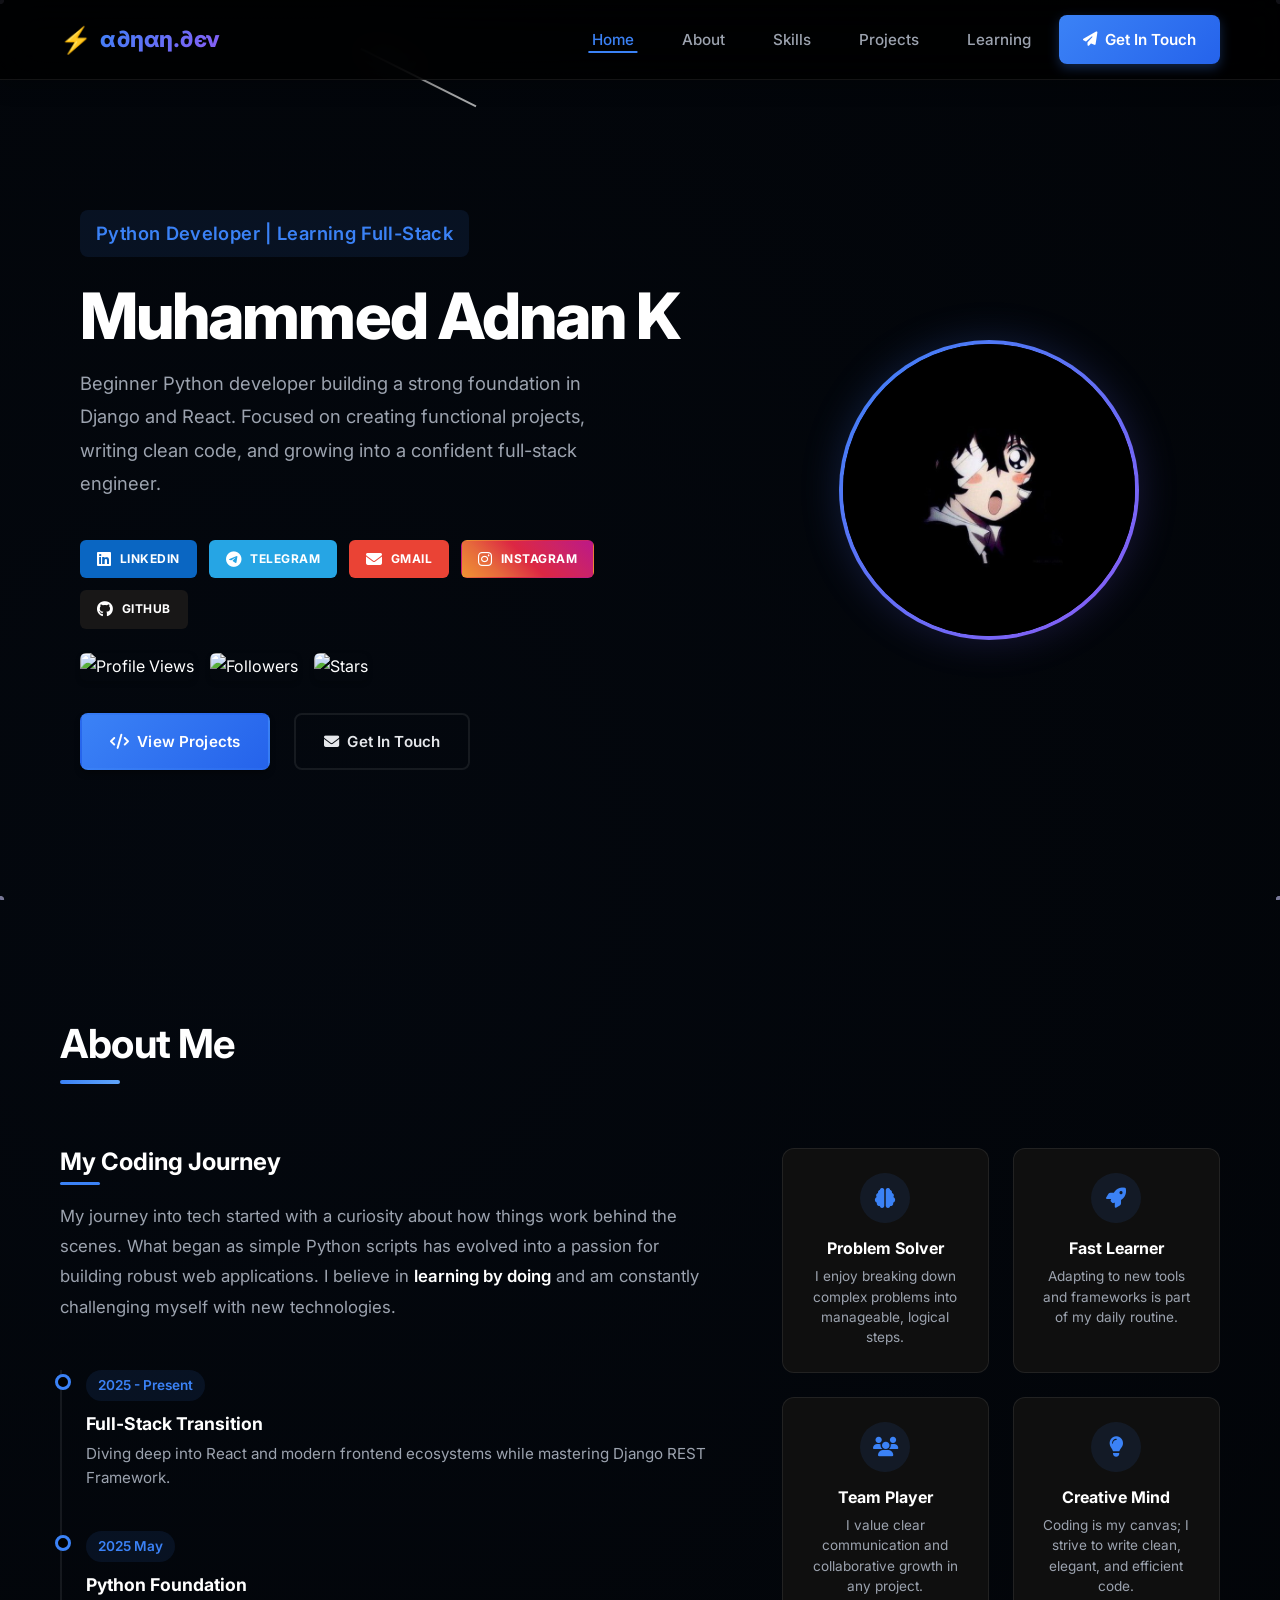
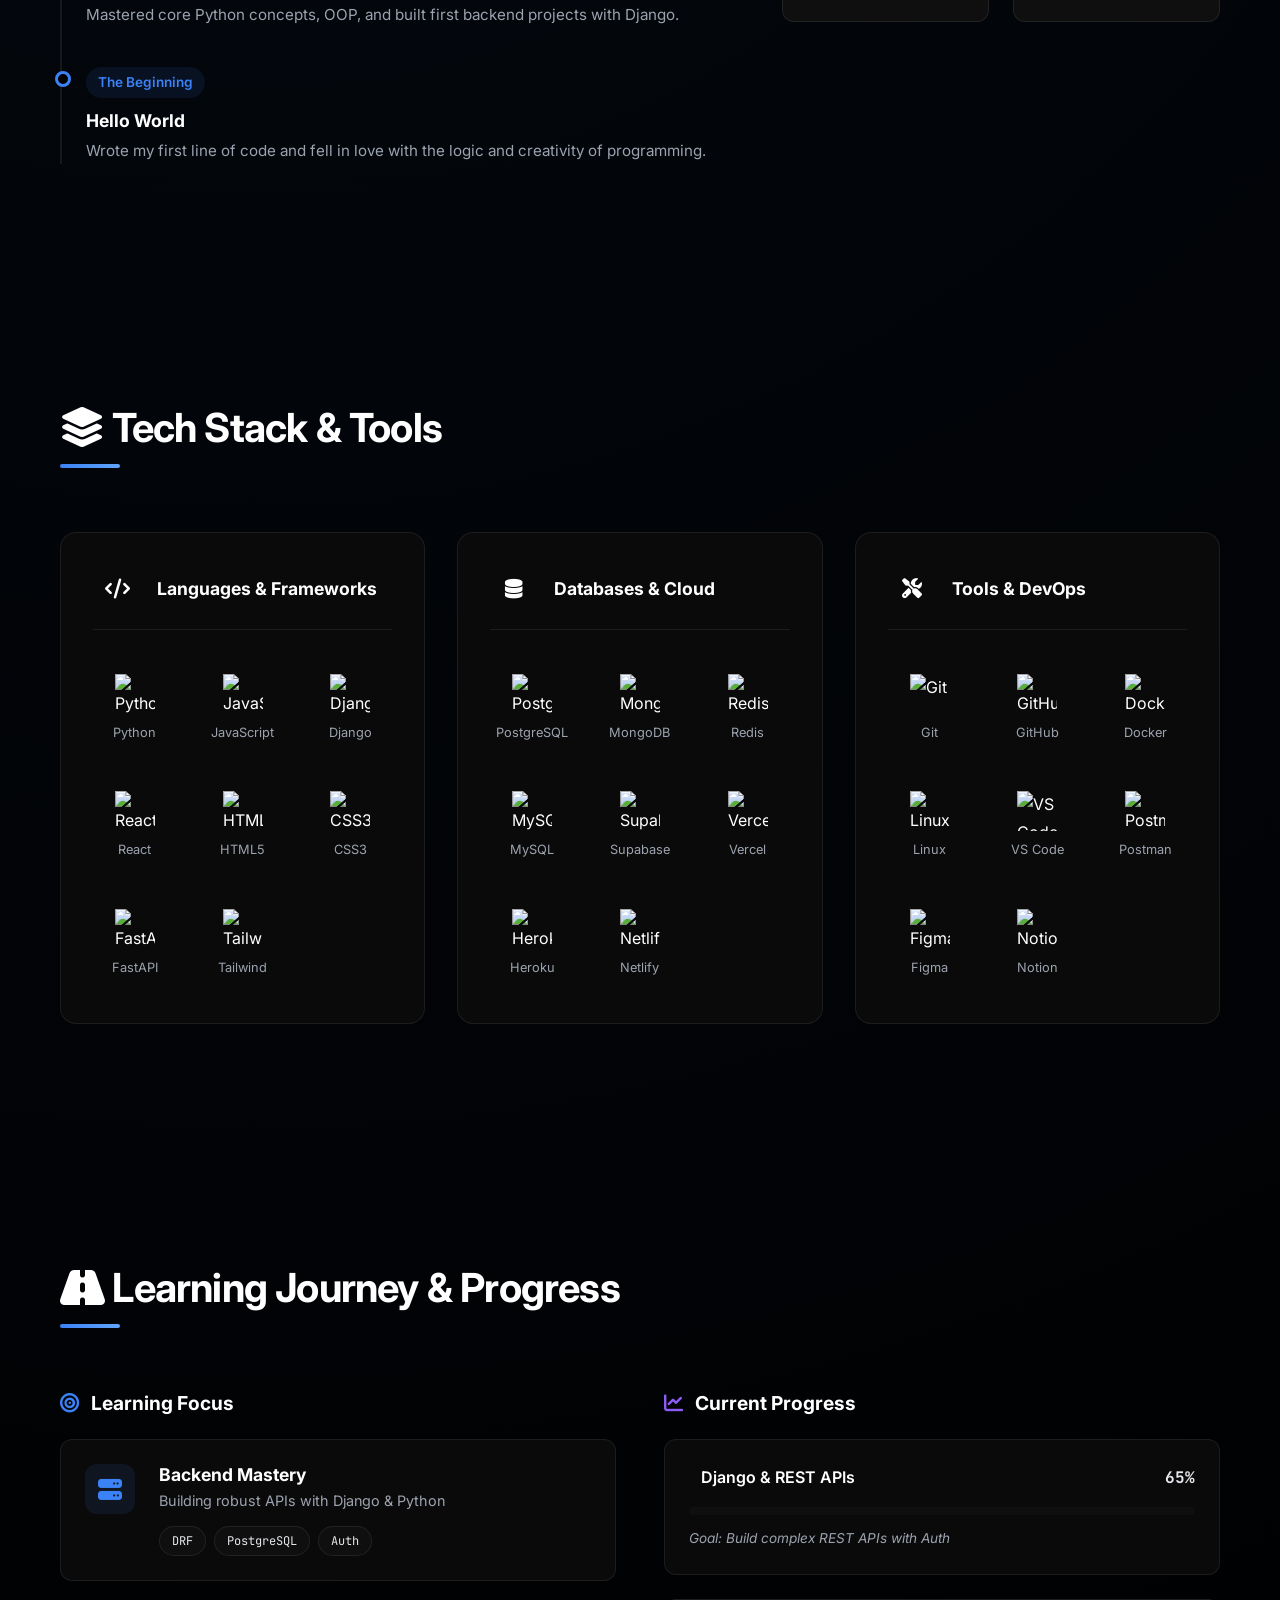
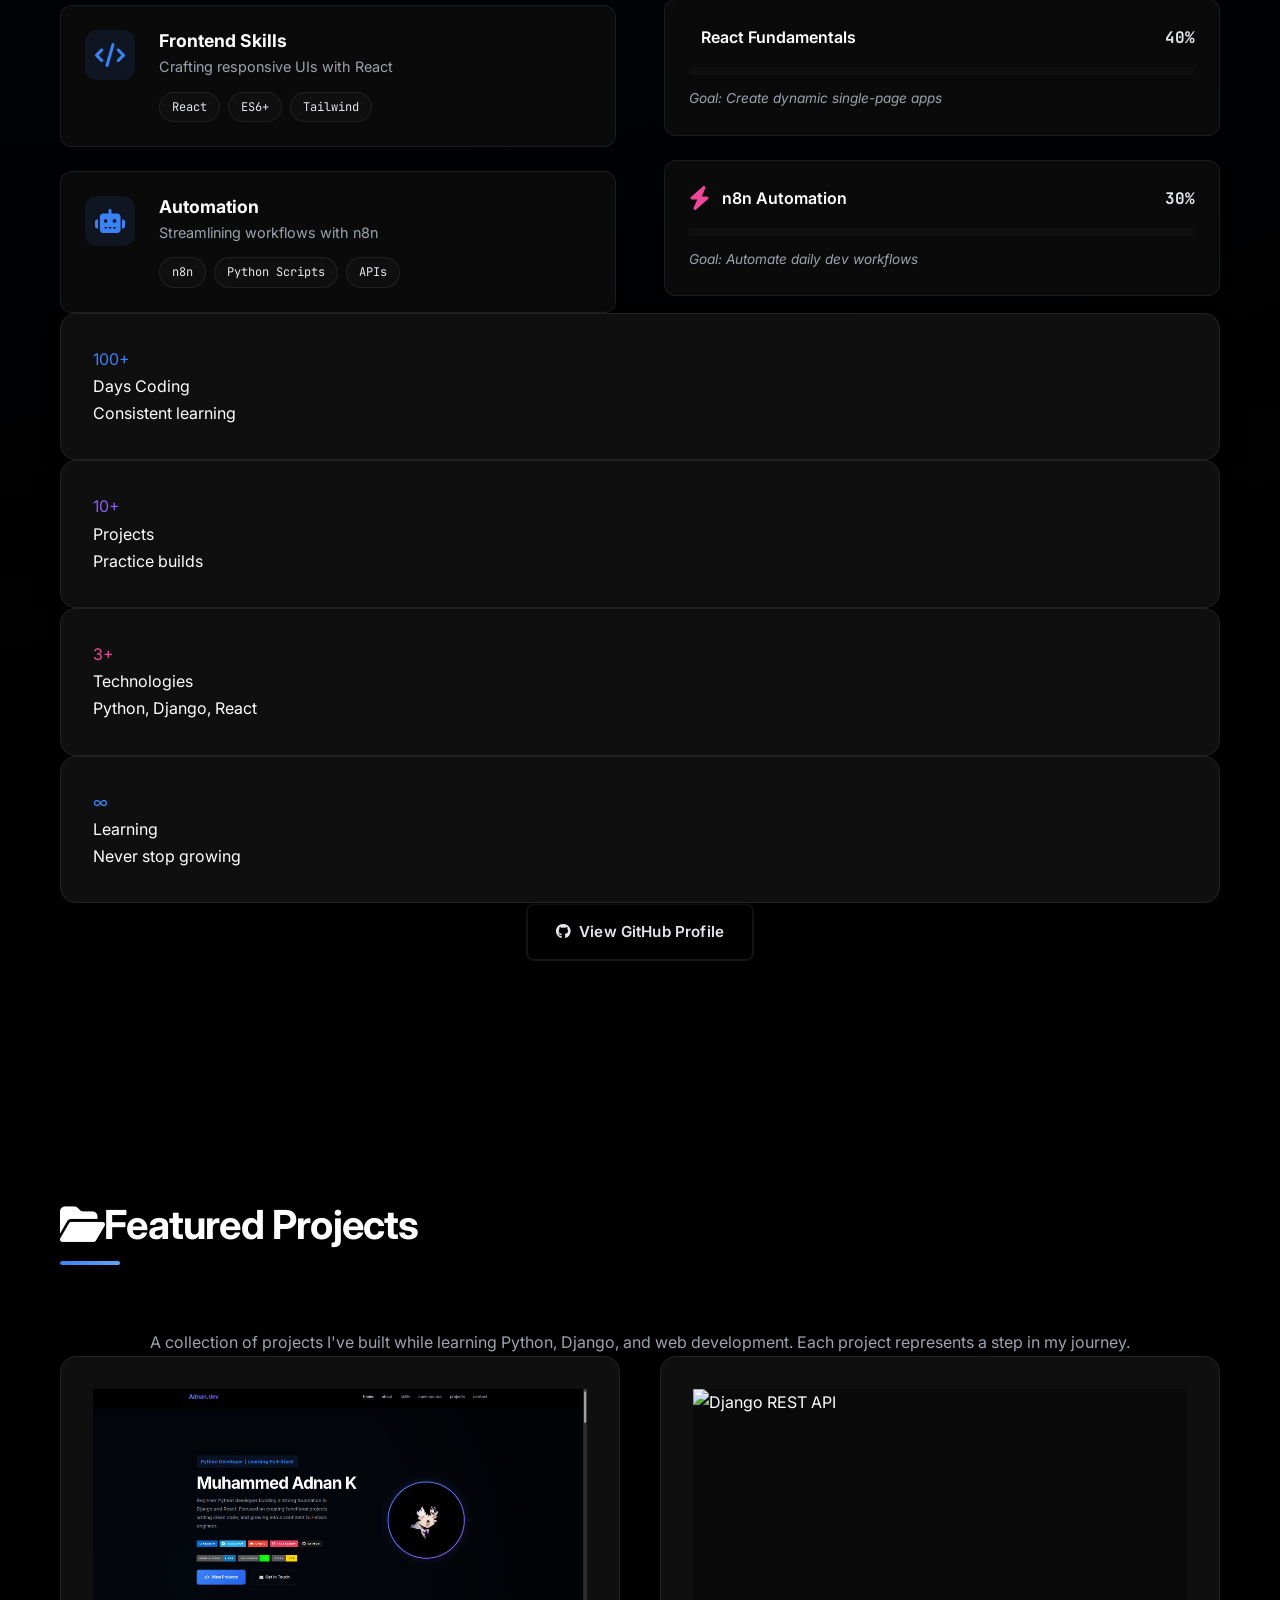
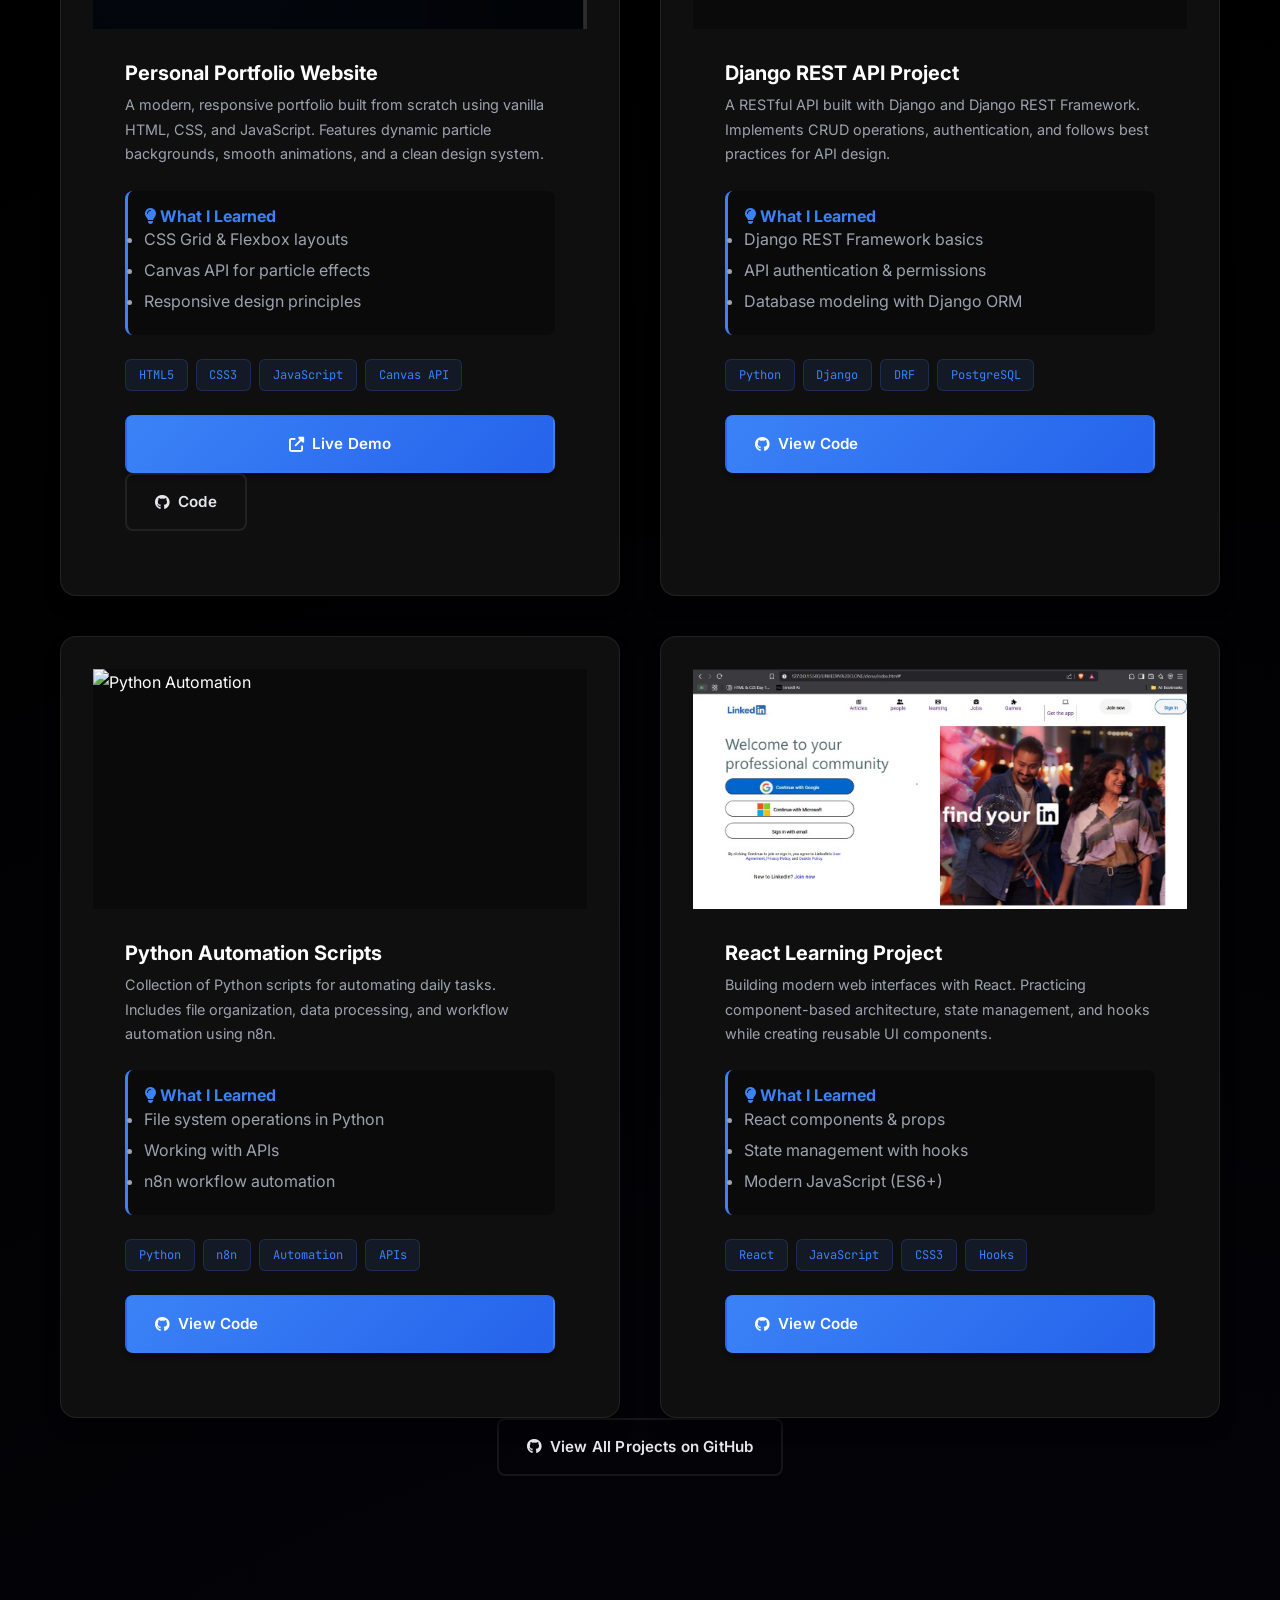
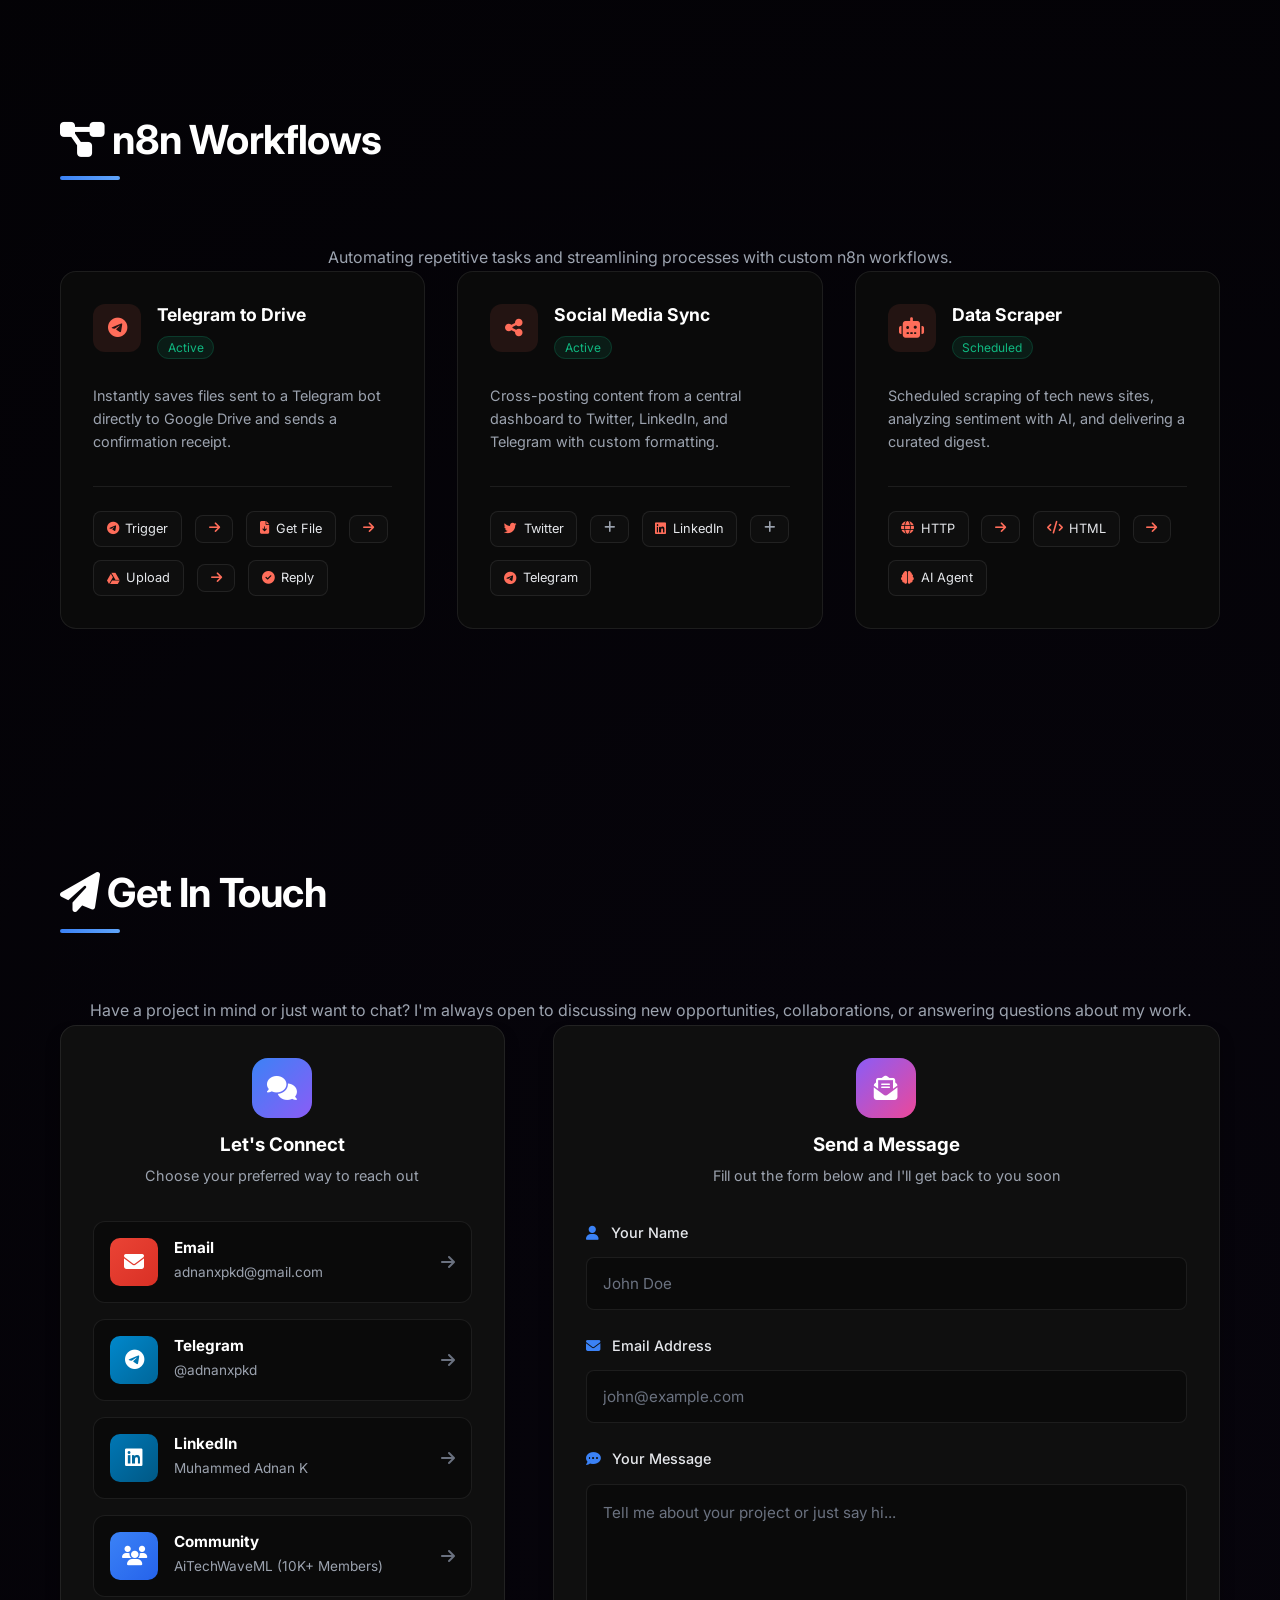
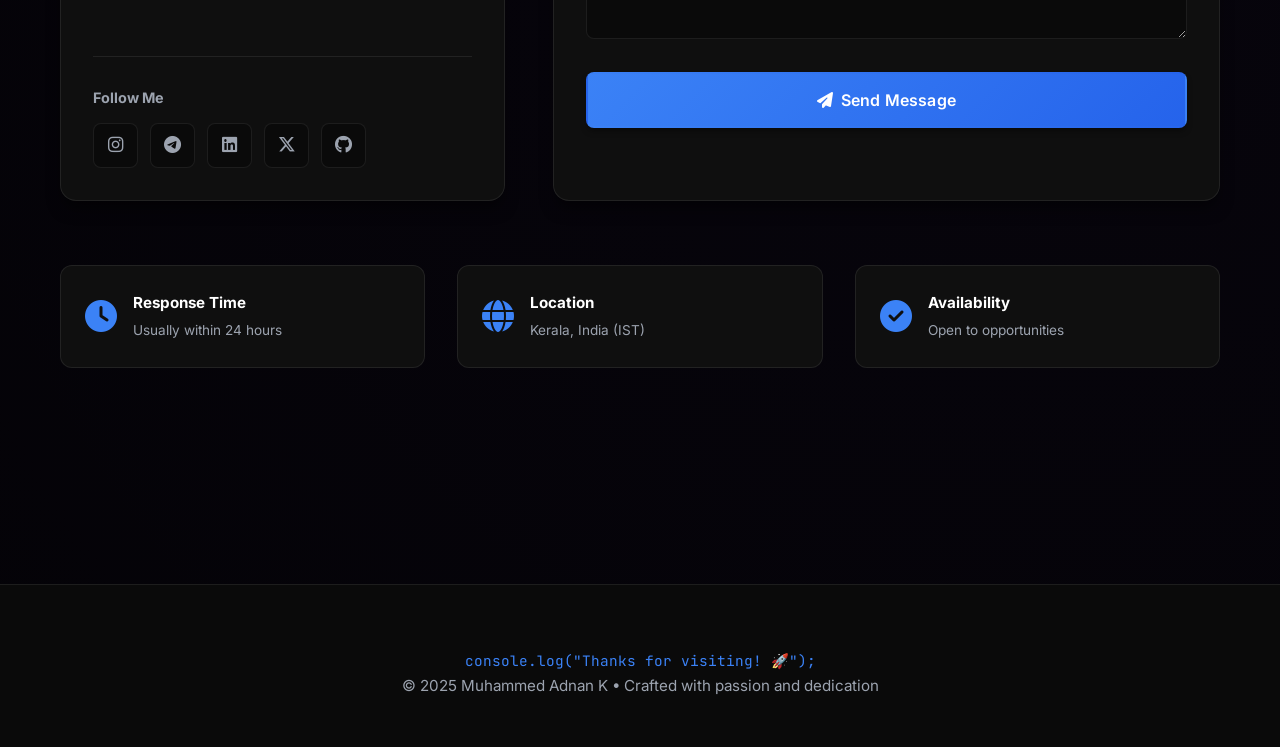
==== commit 4ebc98b9: "Update index.html upgrade & fixed code" ====
--- a/index.html
+++ b/index.html
@@ -121,7 +121,7 @@
                     </a>
                 </div>
 
-                <div class="flex" style="flex-wrap: wrap;">
+                <div class="flex flex-wrap">
                     <a href="#projects" class="btn btn-primary">
                         <i class="fas fa-code"></i> View Projects
                     </a>
@@ -217,7 +217,7 @@
     <section id="skills" class="section">
         <div class="container">
             <h2 class="section-title">
-                <i class="fas fa-layer-group" style="margin-right: 10px; color: var(--primary);"></i>
+                <i class="fas fa-layer-group text-primary-icon"></i>
                 Tech Stack & Tools
             </h2>
 
@@ -225,8 +225,7 @@
                 <!-- Languages & Frameworks -->
                 <div class="tech-card">
                     <div class="tech-header">
-                        <div class="tech-icon-wrapper"
-                            style="background: rgba(59, 130, 246, 0.1); color: var(--primary);">
+                        <div class="tech-icon-wrapper bg-primary-dim">
                             <i class="fas fa-code"></i>
                         </div>
                         <h3>Languages & Frameworks</h3>
@@ -244,7 +243,7 @@
                         </div>
                         <div class="tech-item" title="Django">
                             <img src="https://cdn.jsdelivr.net/gh/devicons/devicon/icons/django/django-plain.svg"
-                                alt="Django" style="filter: invert(1);">
+                                alt="Django" class="text-invert">
                             <span>Django</span>
                         </div>
                         <div class="tech-item" title="React">
@@ -278,8 +277,7 @@
                 <!-- Databases & Cloud -->
                 <div class="tech-card">
                     <div class="tech-header">
-                        <div class="tech-icon-wrapper"
-                            style="background: rgba(139, 92, 246, 0.1); color: var(--secondary);">
+                        <div class="tech-icon-wrapper bg-secondary-dim">
                             <i class="fas fa-database"></i>
                         </div>
                         <h3>Databases & Cloud</h3>
@@ -312,7 +310,7 @@
                         </div>
                         <div class="tech-item" title="Vercel">
                             <img src="https://assets.vercel.com/image/upload/v1588805858/repositories/vercel/logo.png"
-                                alt="Vercel" style="filter: invert(1);">
+                                alt="Vercel" class="text-invert">
                             <span>Vercel</span>
                         </div>
                         <div class="tech-item" title="Heroku">
@@ -330,8 +328,7 @@
                 <!-- Tools & DevOps -->
                 <div class="tech-card">
                     <div class="tech-header">
-                        <div class="tech-icon-wrapper"
-                            style="background: rgba(236, 72, 153, 0.1); color: var(--accent);">
+                        <div class="tech-icon-wrapper bg-accent-dim">
                             <i class="fas fa-tools"></i>
                         </div>
                         <h3>Tools & DevOps</h3>
@@ -344,7 +341,7 @@
                         </div>
                         <div class="tech-item" title="GitHub">
                             <img src="https://cdn.jsdelivr.net/gh/devicons/devicon/icons/github/github-original.svg"
-                                alt="GitHub" style="filter: invert(1);">
+                                alt="GitHub" class="text-invert">
                             <span>GitHub</span>
                         </div>
                         <div class="tech-item" title="Docker">
@@ -385,10 +382,10 @@
     <section id="learning" class="section">
         <div class="container">
             <h2 class="section-title">
-                <i class="fas fa-road" style="margin-right: 10px; color: var(--primary);"></i>
+                <i class="fas fa-road text-primary-icon"></i>
                 Learning Journey & Progress
             </h2>
-            <div class="learning-section" style="margin-top: 4rem;">
+            <div class="learning-section mt-4">
                 <div class="learning-grid">
                     <!-- Learning Focus -->
                     <div class="focus-area">
@@ -411,9 +408,8 @@
                                 </div>
                             </div>
 
-                            <div class="focus-card scroll-animate" style="transition-delay: 100ms;">
-                                <div class="focus-icon-wrapper"
-                                    style="background: rgba(139, 92, 246, 0.1); color: var(--secondary);">
+                            <div class="focus-card scroll-animate transition-delay-100">
+                                <div class="focus-icon-wrapper bg-secondary-dim">
                                     <i class="fas fa-code"></i>
                                 </div>
                                 <div class="focus-content">
@@ -427,9 +423,8 @@
                                 </div>
                             </div>
 
-                            <div class="focus-card scroll-animate" style="transition-delay: 200ms;">
-                                <div class="focus-icon-wrapper"
-                                    style="background: rgba(236, 72, 153, 0.1); color: var(--accent);">
+                            <div class="focus-card scroll-animate transition-delay-200">
+                                <div class="focus-icon-wrapper bg-accent-dim">
                                     <i class="fas fa-robot"></i>
                                 </div>
                                 <div class="focus-content">
@@ -461,14 +456,13 @@
                                     <span class="progress-percent">65%</span>
                                 </div>
                                 <div class="progress-bar-container">
-                                    <div class="progress-bar" data-width="65%"
-                                        style="width: 0; background: var(--primary);"></div>
+                                    <div class="progress-bar primary" data-width="65%"></div>
                                 </div>
                                 <p class="progress-goal">Goal: Build complex REST APIs with Auth</p>
                             </div>
 
                             <!-- React -->
-                            <div class="progress-card scroll-animate" style="transition-delay: 100ms;">
+                             <div class="progress-card scroll-animate transition-delay-100">
                                 <div class="progress-header">
                                     <div class="tech-info">
                                         <i class="devicon-react-original colored"></i>
@@ -477,24 +471,22 @@
                                     <span class="progress-percent">40%</span>
                                 </div>
                                 <div class="progress-bar-container">
-                                    <div class="progress-bar" data-width="40%"
-                                        style="width: 0; background: var(--secondary);"></div>
+                                    <div class="progress-bar secondary" data-width="40%"></div>
                                 </div>
                                 <p class="progress-goal">Goal: Create dynamic single-page apps</p>
                             </div>
 
                             <!-- Automation -->
-                            <div class="progress-card scroll-animate" style="transition-delay: 200ms;">
+                            <div class="progress-card scroll-animate transition-delay-200">
                                 <div class="progress-header">
                                     <div class="tech-info">
-                                        <i class="fas fa-bolt" style="color: var(--accent);"></i>
+                                        <i class="fas fa-bolt text-accent"></i>
                                         <span>n8n Automation</span>
                                     </div>
                                     <span class="progress-percent">30%</span>
                                 </div>
                                 <div class="progress-bar-container">
-                                    <div class="progress-bar" data-width="30%"
-                                        style="width: 0; background: var(--accent);"></div>
+                                    <div class="progress-bar accent" data-width="30%"></div>
                                 </div>
                                 <p class="progress-goal">Goal: Automate daily dev workflows</p>
                             </div>
@@ -505,41 +497,34 @@
         </div>
 
         <!-- Stats Grid (Merged from Open Source) -->
-        <div class="container" style="margin-top: 4rem;">
-            <div class="grid" style="grid-template-columns: repeat(auto-fit, minmax(200px, 1fr)); gap: 2rem;">
-                <div class="card text-center">
-                    <div style="font-size: 3rem; font-weight: 800; color: var(--primary); margin-bottom: 0.5rem;">100+
-                    </div>
-                    <div style="font-size: 1.1rem; color: var(--text-secondary); font-weight: 600;">Days Coding</div>
-                    <div style="font-size: 0.9rem; color: var(--text-muted); margin-top: 0.5rem;">Consistent learning
-                    </div>
-                </div>
-
-                <div class="card text-center">
-                    <div style="font-size: 3rem; font-weight: 800; color: var(--secondary); margin-bottom: 0.5rem;">10+
-                    </div>
-                    <div style="font-size: 1.1rem; color: var(--text-secondary); font-weight: 600;">Projects</div>
-                    <div style="font-size: 0.9rem; color: var(--text-muted); margin-top: 0.5rem;">Practice builds</div>
-                </div>
-
-                <div class="card text-center">
-                    <div style="font-size: 3rem; font-weight: 800; color: var(--accent); margin-bottom: 0.5rem;">3+
-                    </div>
-                    <div style="font-size: 1.1rem; color: var(--text-secondary); font-weight: 600;">Technologies</div>
-                    <div style="font-size: 0.9rem; color: var(--text-muted); margin-top: 0.5rem;">Python, Django, React
-                    </div>
-                </div>
-
-                <div class="card text-center">
-                    <div style="font-size: 3rem; font-weight: 800; color: var(--primary-light); margin-bottom: 0.5rem;">
-                        ∞</div>
-                    <div style="font-size: 1.1rem; color: var(--text-secondary); font-weight: 600;">Learning</div>
-                    <div style="font-size: 0.9rem; color: var(--text-muted); margin-top: 0.5rem;">Never stop growing
-                    </div>
-                </div>
-            </div>
-
-            <div style="margin-top: 3rem; text-align: center;">
+        <div class="container mt-4">
+            <div class="stats-grid">
+                <div class="card stat-card">
+                    <div class="stat-number text-primary">100+</div>
+                    <div class="stat-label">Days Coding</div>
+                    <div class="stat-desc">Consistent learning</div>
+                </div>
+
+                <div class="card stat-card">
+                    <div class="stat-number text-secondary">10+</div>
+                    <div class="stat-label">Projects</div>
+                    <div class="stat-desc">Practice builds</div>
+                </div>
+
+                <div class="card stat-card">
+                    <div class="stat-number text-accent">3+</div>
+                    <div class="stat-label">Technologies</div>
+                    <div class="stat-desc">Python, Django, React</div>
+                </div>
+
+                <div class="card stat-card">
+                    <div class="stat-number text-primary">∞</div>
+                    <div class="stat-label">Learning</div>
+                    <div class="stat-desc">Never stop growing</div>
+                </div>
+            </div>
+
+            <div class="mt-3 text-center">
                 <a href="https://github.com/adnanxpkd" target="_blank" class="btn btn-outline">
                     <i class="fab fa-github"></i> View GitHub Profile
                 </a>
@@ -548,11 +533,10 @@
     </section>
 
     <!-- Projects Section -->
-    <section id="projects" class="section" style="background: rgba(255,255,255,0.01);">
+    <section id="projects" class="section section-bg-soft">
         <div class="container">
-            <h2 class="section-title"><i class="fas fa-folder-open"
-                    style="margin-right: 10px; color: var(--primary);"></i>Featured Projects</h2>
-            <p class="text-center text-muted" style="max-width: 600px; margin: 0 auto 3rem;">
+            <h2 class="section-title"><i class="fas fa-folder-open text-primary-icon"></i>Featured Projects</h2>
+            <p class="text-center text-muted max-w-600 mb-3">
                 A collection of projects I've built while learning Python, Django, and web development. Each project
                 represents a step in my journey.
             </p>
@@ -573,10 +557,10 @@
                             Features dynamic particle backgrounds, smooth animations, and a clean design system.
                         </p>
                         <div class="learning-highlights">
-                            <h4 style="font-size: 0.85rem; color: var(--primary); margin-bottom: 0.5rem;">
+                            <h4 class="mb-sm text-primary fs-small">
                                 <i class="fas fa-lightbulb"></i> What I Learned
                             </h4>
-                            <ul style="font-size: 0.85rem; color: var(--text-muted); padding-left: 1.2rem;">
+                            <ul class="text-muted learning-list fs-small">
                                 <li>CSS Grid & Flexbox layouts</li>
                                 <li>Canvas API for particle effects</li>
                                 <li>Responsive design principles</li>
@@ -589,8 +573,8 @@
                             <span class="tag">Canvas API</span>
                         </div>
                         <div class="project-links">
-                            <a href="https://adnanxpkd.vercel.app/" target="_blank" class="btn btn-primary"
-                                style="flex: 1; justify-content: center;">
+                            <a href="https://adnanxpkd.vercel.app/" target="_blank" class="btn btn-primary w-100"
+                                style="justify-content: center;">
                                 <i class="fas fa-external-link-alt"></i> Live Demo
                             </a>
                             <a href="https://github.com/adnanxpkd/portfolio" target="_blank" class="btn btn-outline">
@@ -603,7 +587,7 @@
                 <!-- Project 2: Django REST API -->
                 <div class="card project-card">
                     <div class="project-img-wrapper">
-                        <img src="https://via.placeholder.com/600x400/1a1a1a/3B82F6?text=Django+REST+API"
+                        <img src="images/django_api_preview.png"
                             alt="Django REST API" class="project-img">
                         <div class="project-overlay">
                             <span class="project-status learning">Learning</span>
@@ -616,10 +600,10 @@
                             authentication, and follows best practices for API design.
                         </p>
                         <div class="learning-highlights">
-                            <h4 style="font-size: 0.85rem; color: var(--primary); margin-bottom: 0.5rem;">
+                            <h4 class="mb-sm text-primary fs-small">
                                 <i class="fas fa-lightbulb"></i> What I Learned
                             </h4>
-                            <ul style="font-size: 0.85rem; color: var(--text-muted); padding-left: 1.2rem;">
+                            <ul class="text-muted learning-list fs-small">
                                 <li>Django REST Framework basics</li>
                                 <li>API authentication & permissions</li>
                                 <li>Database modeling with Django ORM</li>
@@ -632,8 +616,7 @@
                             <span class="tag">PostgreSQL</span>
                         </div>
                         <div class="project-links">
-                            <a href="https://github.com/adnanxpkd" target="_blank" class="btn btn-primary"
-                                style="flex: 1; justify-content: center;">
+                            <a href="https://github.com/adnanxpkd" target="_blank" class="btn btn-primary w-100">
                                 <i class="fab fa-github"></i> View Code
                             </a>
                         </div>
@@ -643,7 +626,7 @@
                 <!-- Project 3: Python Automation -->
                 <div class="card project-card">
                     <div class="project-img-wrapper">
-                        <img src="https://via.placeholder.com/600x400/1a1a1a/8B5CF6?text=Python+Automation"
+                        <img src="images/python_automation_preview.png"
                             alt="Python Automation" class="project-img">
                         <div class="project-overlay">
                             <span class="project-status learning">Learning</span>
@@ -656,10 +639,10 @@
                             processing, and workflow automation using n8n.
                         </p>
                         <div class="learning-highlights">
-                            <h4 style="font-size: 0.85rem; color: var(--primary); margin-bottom: 0.5rem;">
+                            <h4 class="mb-sm text-primary fs-small">
                                 <i class="fas fa-lightbulb"></i> What I Learned
                             </h4>
-                            <ul style="font-size: 0.85rem; color: var(--text-muted); padding-left: 1.2rem;">
+                            <ul class="text-muted learning-list fs-small">
                                 <li>File system operations in Python</li>
                                 <li>Working with APIs</li>
                                 <li>n8n workflow automation</li>
@@ -672,8 +655,7 @@
                             <span class="tag">APIs</span>
                         </div>
                         <div class="project-links">
-                            <a href="https://github.com/adnanxpkd" target="_blank" class="btn btn-primary"
-                                style="flex: 1; justify-content: center;">
+                            <a href="https://github.com/adnanxpkd" target="_blank" class="btn btn-primary w-100">
                                 <i class="fab fa-github"></i> View Code
                             </a>
                         </div>
@@ -695,10 +677,10 @@
                             management, and hooks while creating reusable UI components.
                         </p>
                         <div class="learning-highlights">
-                            <h4 style="font-size: 0.85rem; color: var(--primary); margin-bottom: 0.5rem;">
+                            <h4 class="mb-sm text-primary fs-small">
                                 <i class="fas fa-lightbulb"></i> What I Learned
                             </h4>
-                            <ul style="font-size: 0.85rem; color: var(--text-muted); padding-left: 1.2rem;">
+                            <ul class="text-muted learning-list fs-small">
                                 <li>React components & props</li>
                                 <li>State management with hooks</li>
                                 <li>Modern JavaScript (ES6+)</li>
@@ -711,8 +693,7 @@
                             <span class="tag">Hooks</span>
                         </div>
                         <div class="project-links">
-                            <a href="https://github.com/adnanxpkd" target="_blank" class="btn btn-primary"
-                                style="flex: 1; justify-content: center;">
+                            <a href="https://github.com/adnanxpkd" target="_blank" class="btn btn-primary w-100">
                                 <i class="fab fa-github"></i> View Code
                             </a>
                         </div>
@@ -720,7 +701,7 @@
                 </div>
             </div>
 
-            <div style="margin-top: 3rem; text-align: center;">
+            <div class="mt-3 text-center">
                 <a href="https://github.com/adnanxpkd?tab=repositories" target="_blank" class="btn btn-outline">
                     <i class="fab fa-github"></i> View All Projects on GitHub
                 </a>
@@ -732,10 +713,10 @@
     <section id="workflows" class="section">
         <div class="container">
             <h2 class="section-title">
-                <i class="fas fa-project-diagram" style="margin-right: 10px; color: #FF6D5A;"></i>
+                <i class="fas fa-project-diagram text-n8n-icon"></i>
                 n8n Workflows
             </h2>
-            <p class="text-center text-muted" style="max-width: 600px; margin: 0 auto 3rem;">
+            <p class="text-center text-muted max-w-600 mb-3">
                 Automating repetitive tasks and streamlining processes with custom n8n workflows.
             </p>
 
@@ -755,14 +736,11 @@
                         receipt.</p>
                     <div class="workflow-nodes">
                         <span class="node-tag"><i class="fab fa-telegram"></i> Trigger</span>
-                        <span class="node-tag"><i class="fas fa-arrow-right"
-                                style="font-size: 0.8rem; color: var(--text-muted);"></i></span>
+                        <span class="node-tag"><i class="fas fa-arrow-right text-muted" style="font-size: 0.8rem;"></i></span>
                         <span class="node-tag"><i class="fas fa-file-download"></i> Get File</span>
-                        <span class="node-tag"><i class="fas fa-arrow-right"
-                                style="font-size: 0.8rem; color: var(--text-muted);"></i></span>
+                        <span class="node-tag"><i class="fas fa-arrow-right text-muted" style="font-size: 0.8rem;"></i></span>
                         <span class="node-tag"><i class="fab fa-google-drive"></i> Upload</span>
-                        <span class="node-tag"><i class="fas fa-arrow-right"
-                                style="font-size: 0.8rem; color: var(--text-muted);"></i></span>
+                        <span class="node-tag"><i class="fas fa-arrow-right text-muted" style="font-size: 0.8rem;"></i></span>
                         <span class="node-tag"><i class="fas fa-check-circle"></i> Reply</span>
                     </div>
                 </div>
@@ -806,11 +784,9 @@
                         digest.</p>
                     <div class="workflow-nodes">
                         <span class="node-tag"><i class="fas fa-globe"></i> HTTP</span>
-                        <span class="node-tag"><i class="fas fa-arrow-right"
-                                style="font-size: 0.8rem; color: var(--text-muted);"></i></span>
+                        <span class="node-tag"><i class="fas fa-arrow-right text-muted" style="font-size: 0.8rem;"></i></span>
                         <span class="node-tag"><i class="fas fa-code"></i> HTML</span>
-                        <span class="node-tag"><i class="fas fa-arrow-right"
-                                style="font-size: 0.8rem; color: var(--text-muted);"></i></span>
+                        <span class="node-tag"><i class="fas fa-arrow-right text-muted" style="font-size: 0.8rem;"></i></span>
                         <span class="node-tag"><i class="fas fa-brain"></i> AI Agent</span>
                     </div>
                 </div>
@@ -822,10 +798,10 @@
     <section id="contact" class="section">
         <div class="container">
             <h2 class="section-title">
-                <i class="fas fa-paper-plane" style="margin-right: 10px; color: var(--primary);"></i>
+                <i class="fas fa-paper-plane text-primary-icon"></i>
                 Get In Touch
             </h2>
-            <p class="text-center text-muted" style="max-width: 600px; margin: 0 auto 3rem;">
+            <p class="text-center text-muted max-w-600 mb-3">
                 Have a project in mind or just want to chat? I'm always open to discussing new opportunities,
                 collaborations, or answering questions about my work.
             </p>
@@ -993,7 +969,7 @@
 
     <footer>
         <div class="container">
-            <div class="font-code text-primary" style="margin-bottom: 1.5rem; font-size: 0.9rem;">
+            <div class="font-code text-primary mb-1" style="font-size: 0.9rem;">
                 console.log("Thanks for visiting! 🚀");
             </div>
 
@@ -1051,4 +1027,4 @@
     </script>
 </body>
 
-</html>+</html>
--- a/style.css
+++ b/style.css
@@ -565,40 +565,34 @@
 }
 
 /* Stats Badges */
+/* Stats Badges */
 .stats-badges {
     display: flex;
     flex-wrap: wrap;
-    gap: 0.75rem;
+    gap: 1rem;
     margin-bottom: 2rem;
-}
-
-.stat-badge {
-    display: flex;
-    align-items: center;
-    gap: 0.75rem;
-    padding: 0.5rem 1rem;
-    background: var(--bg-card);
-    border: 1px solid var(--border);
+    align-items: center;
+}
+
+.stats-badges img {
+    height: 28px;
     border-radius: 6px;
     transition: all 0.3s var(--ease);
-}
-
-.stat-badge:hover {
-    border-color: var(--border-light);
-    transform: translateY(-2px);
-}
-
-.stat-label {
-    font-size: 0.7rem;
-    font-weight: 600;
-    color: var(--text-muted);
-    letter-spacing: 0.5px;
-}
-
-.stat-value {
-    font-size: 0.9rem;
-    font-weight: 700;
-    color: var(--primary);
+    box-shadow: 0 2px 5px rgba(0, 0, 0, 0.2);
+}
+
+.stats-badges a {
+    display: inline-flex;
+    text-decoration: none;
+}
+
+.stats-badges img:hover {
+    transform: translateY(-3px);
+    box-shadow: 0 5px 15px rgba(0, 0, 0, 0.3);
+    filter: brightness(1.1);
+}
+
+color: var(--primary);
 }
 
 .stat-badge:nth-child(1) .stat-value {
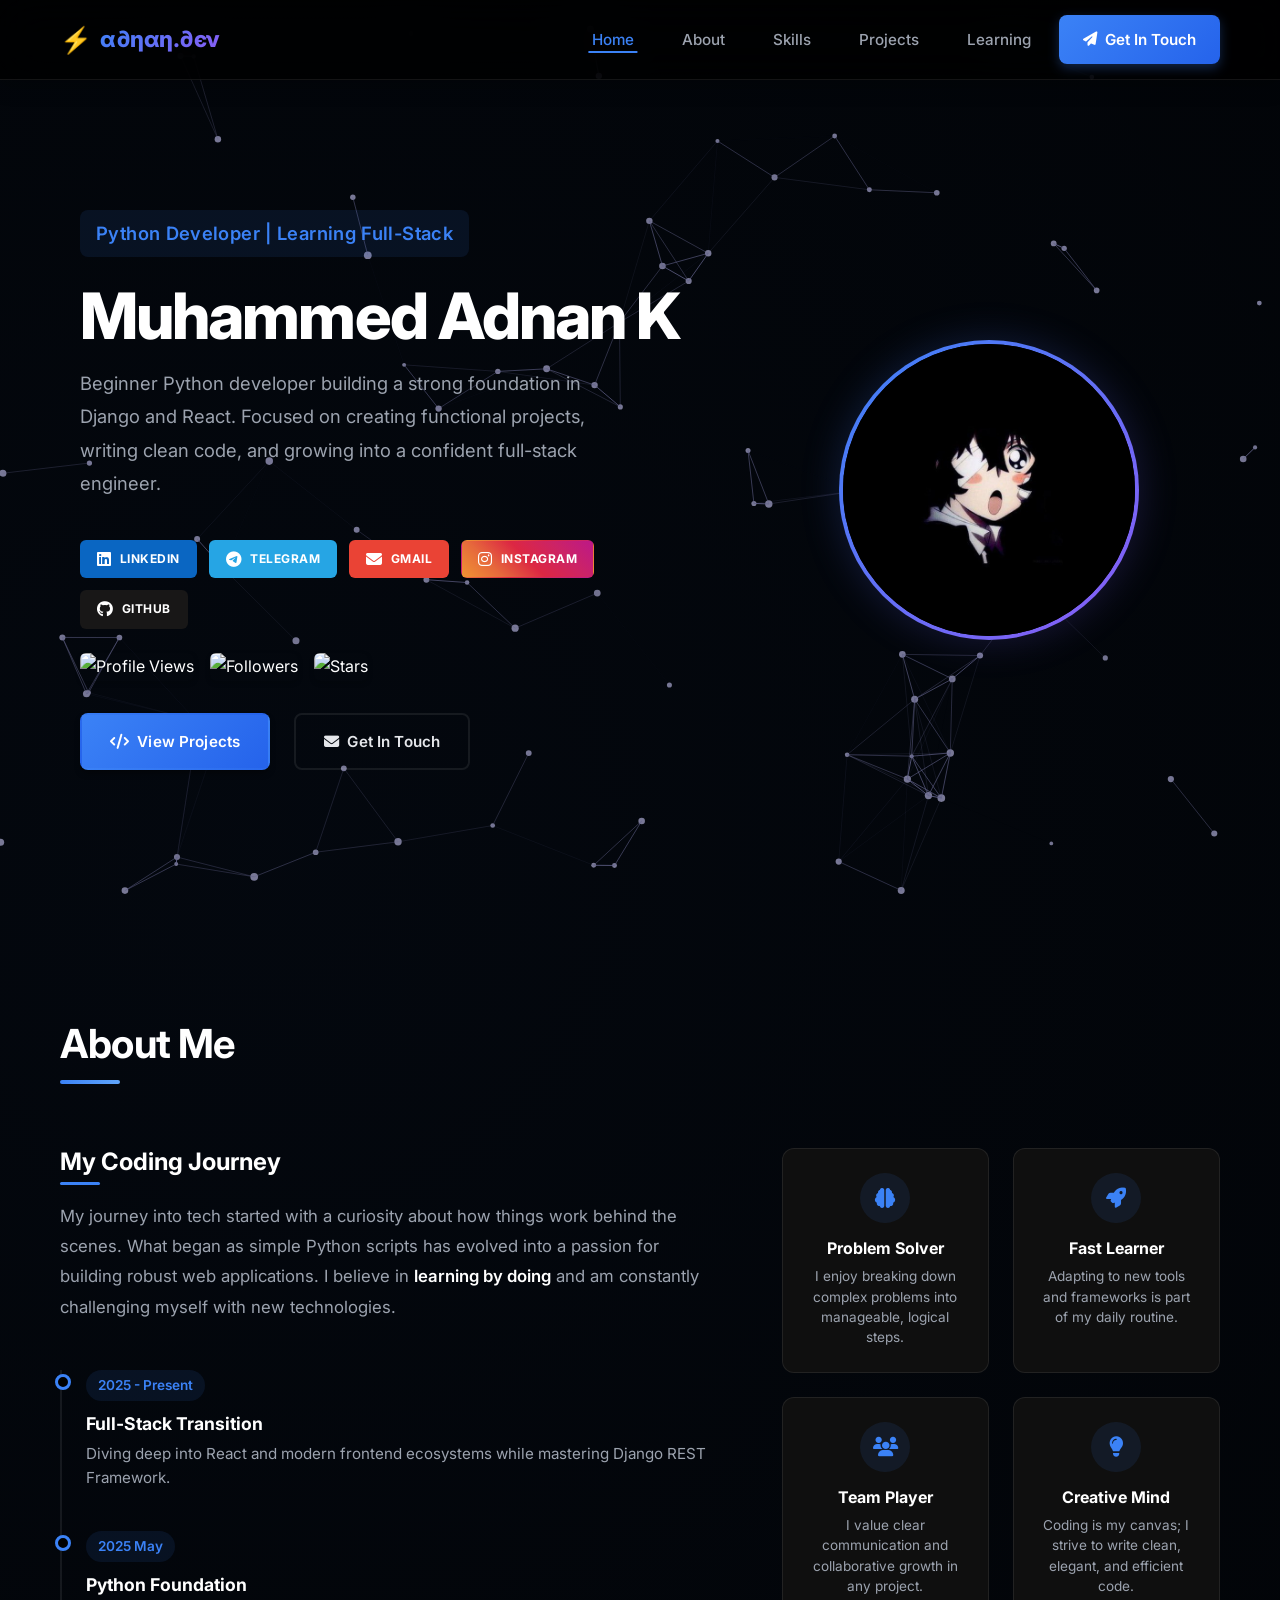
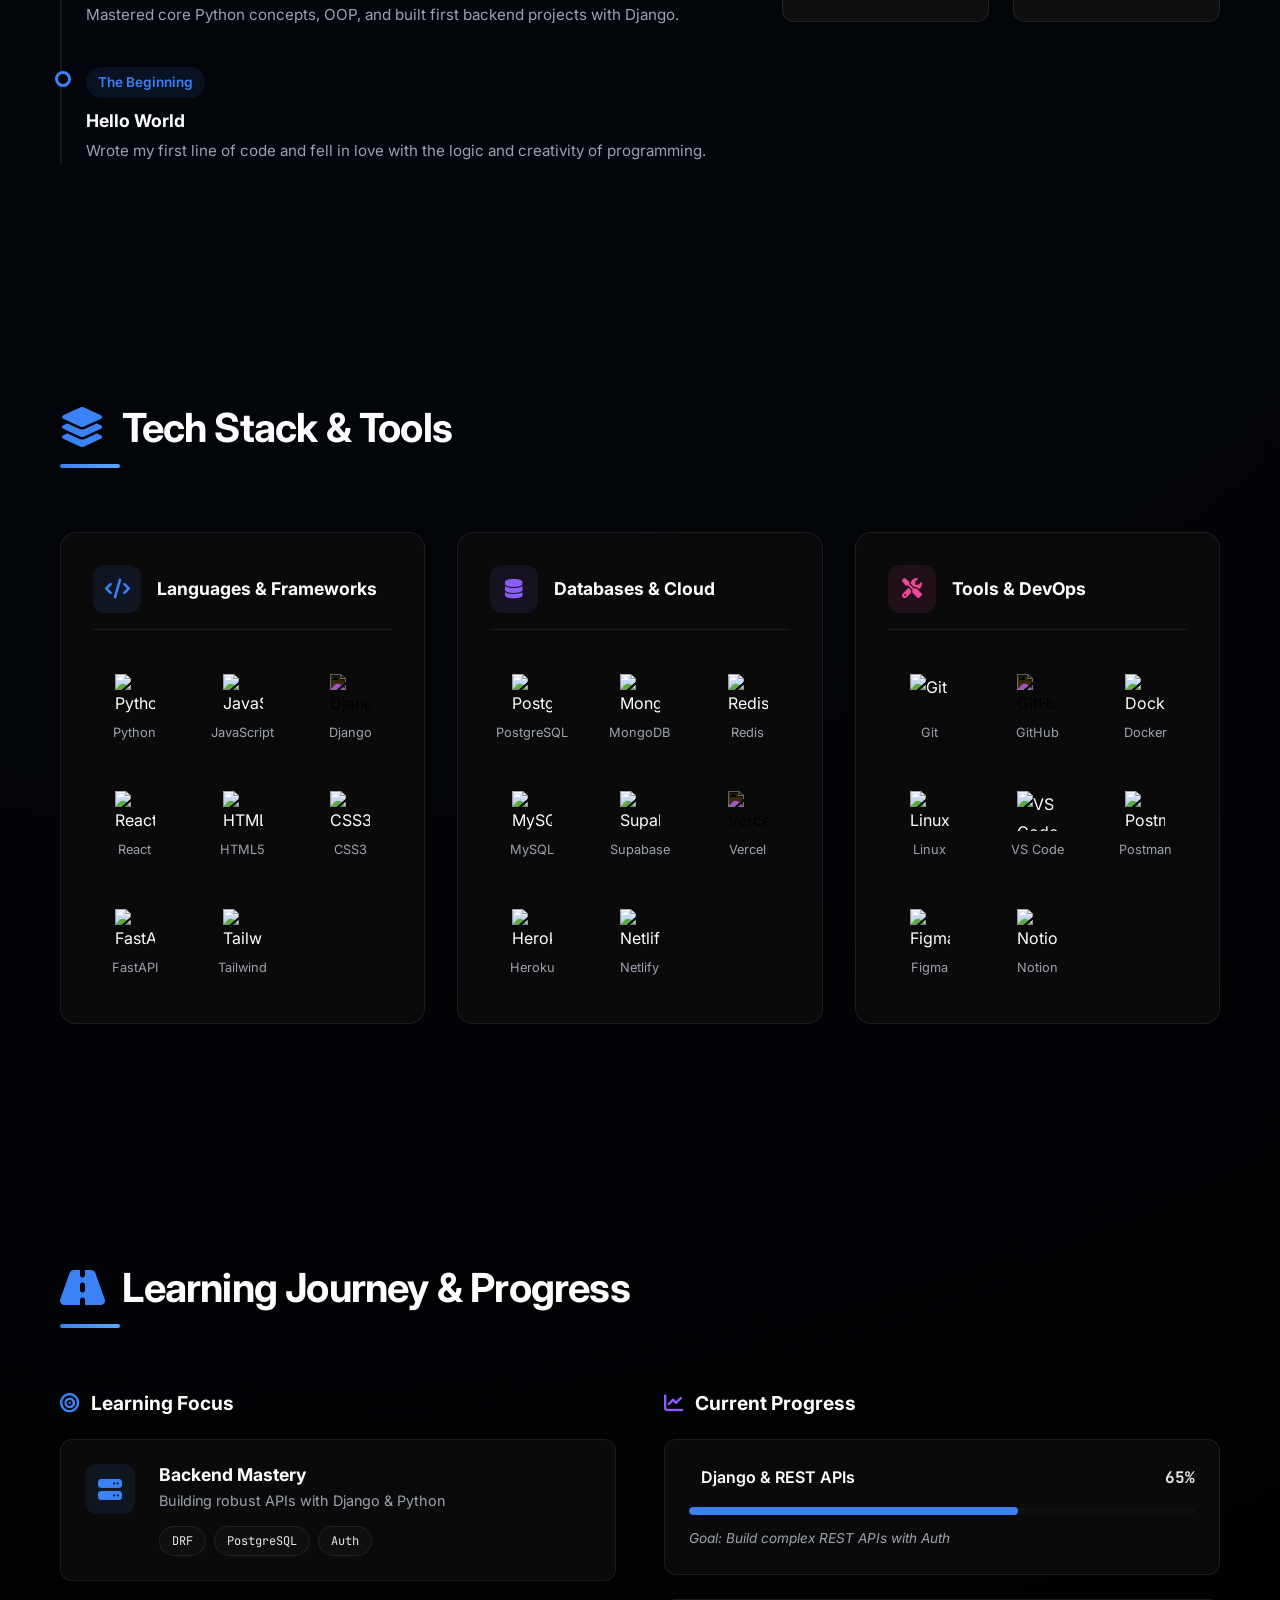
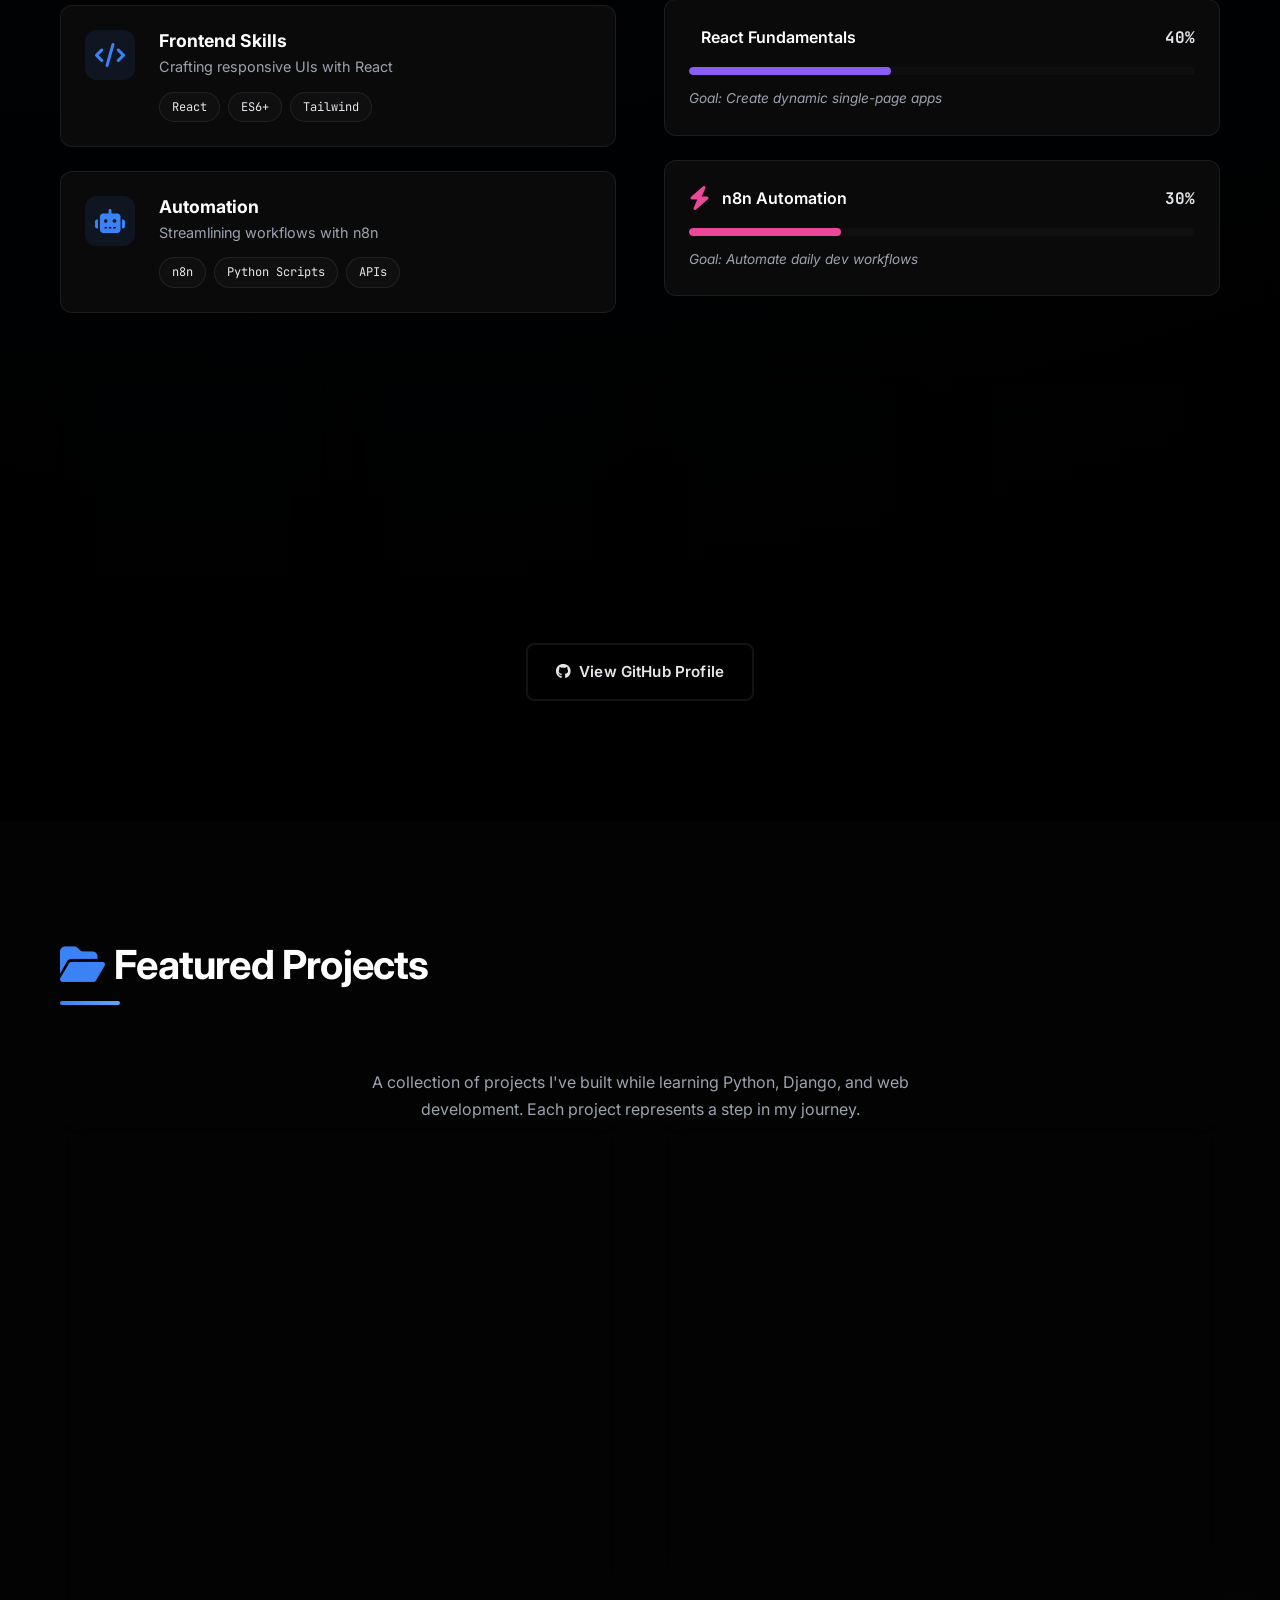
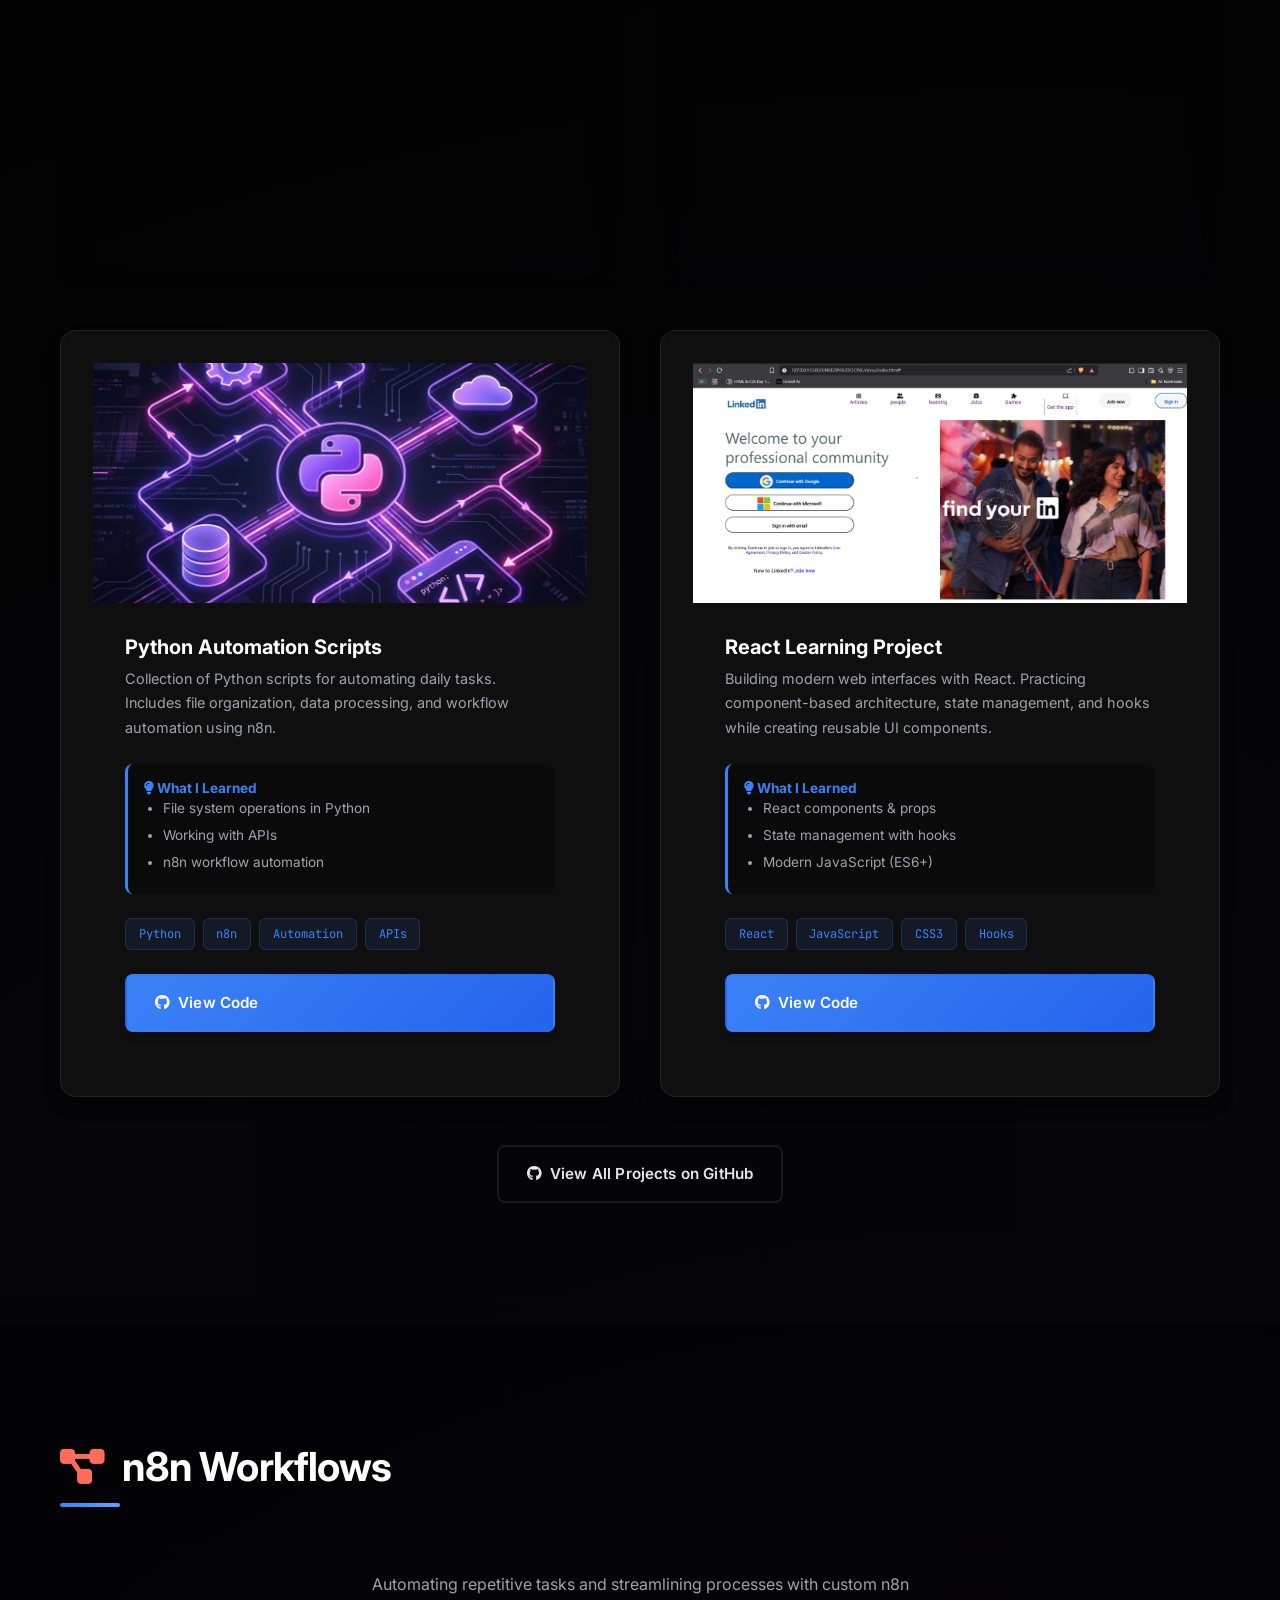
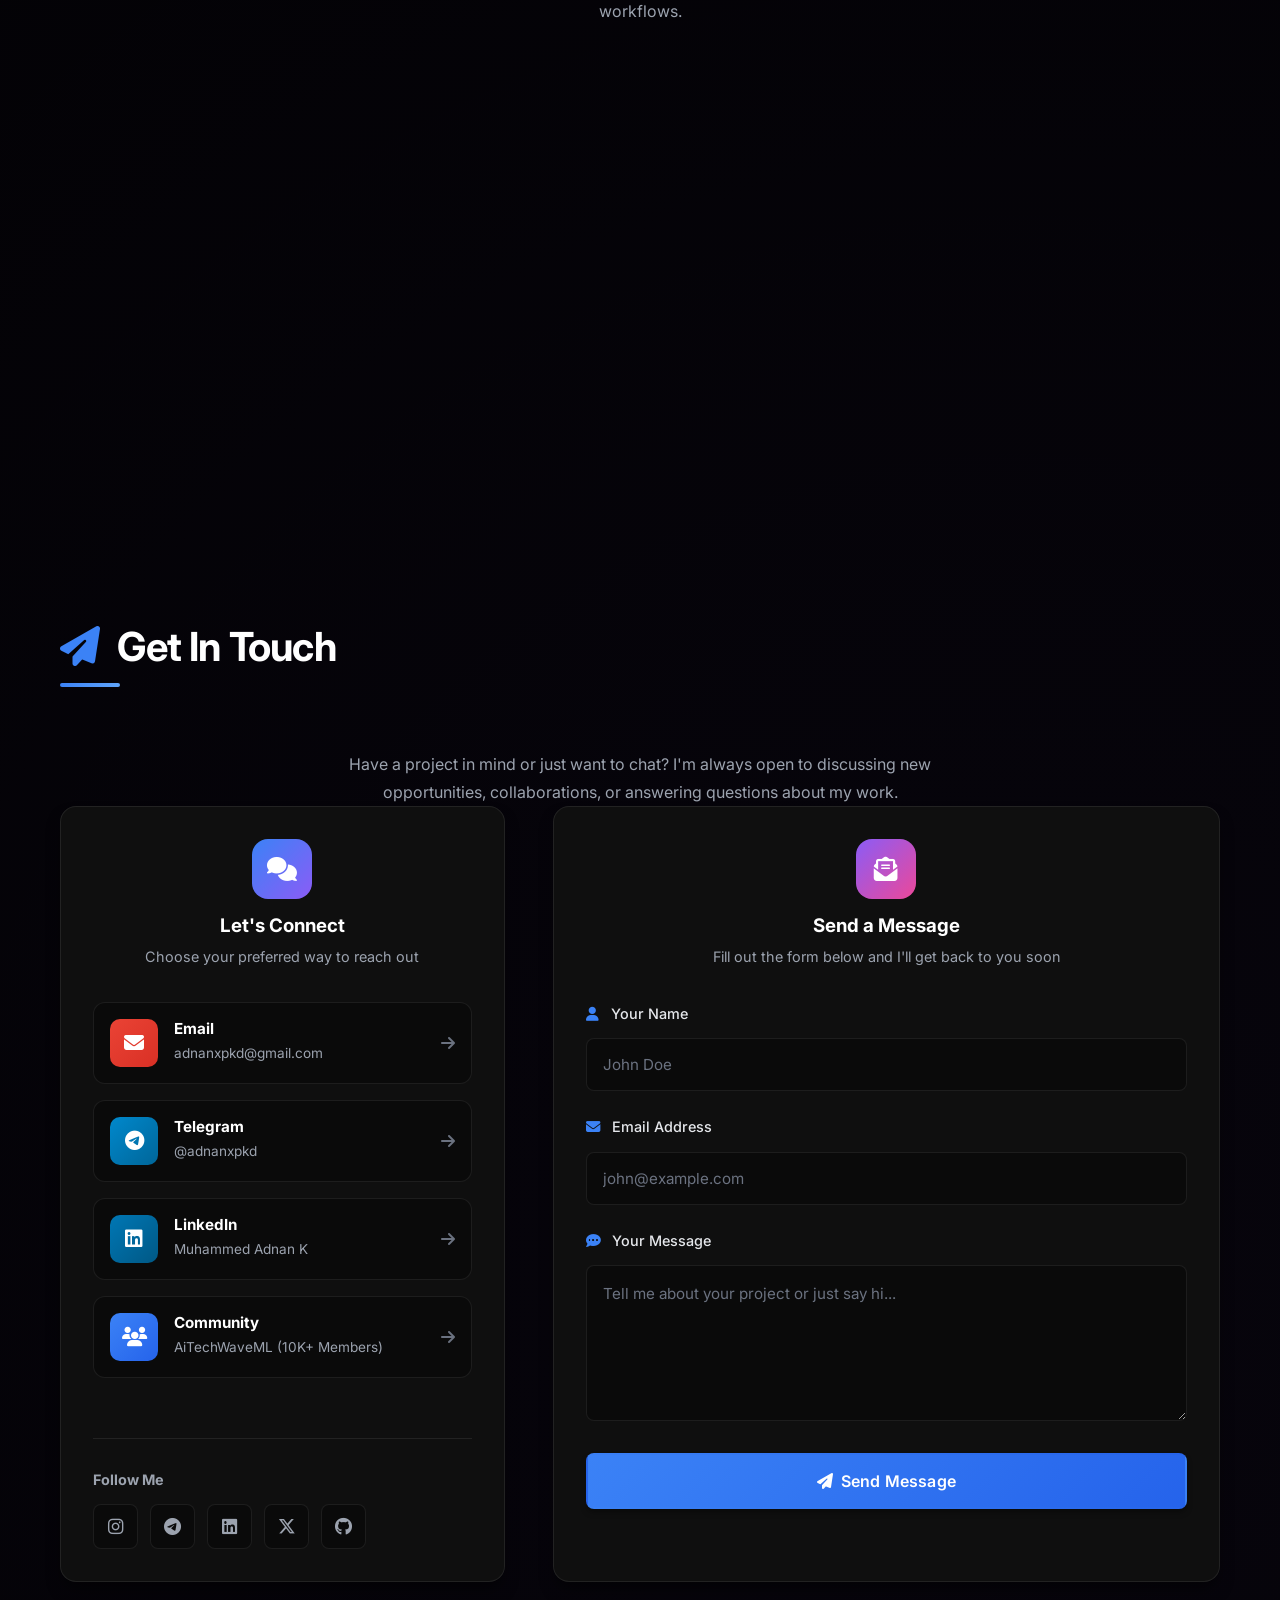
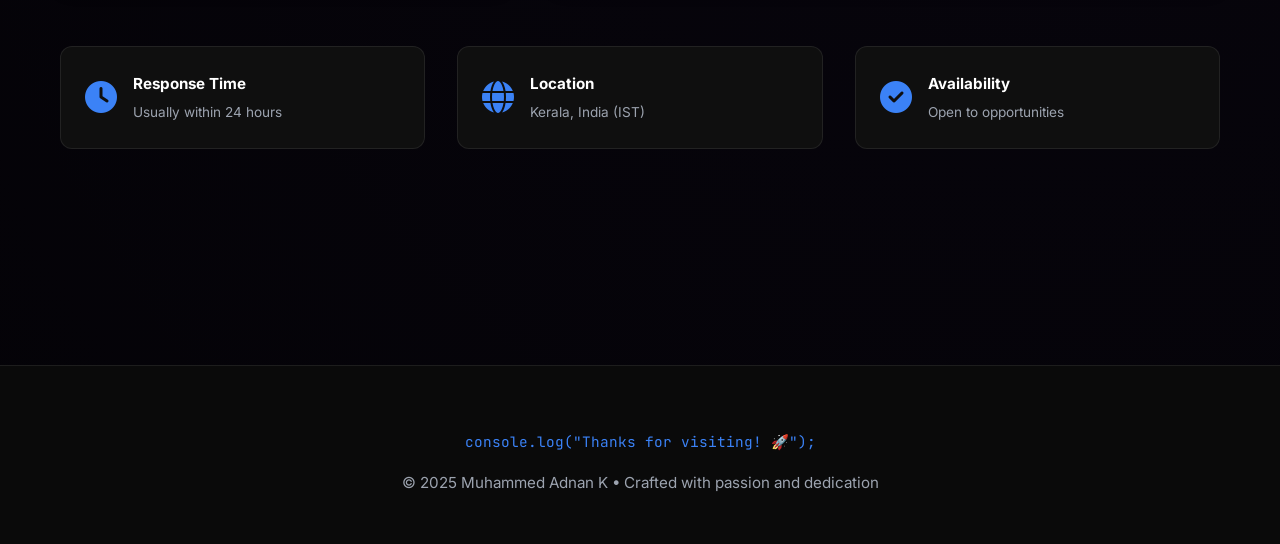
==== commit 262a4fb0: "Update index.html" ====
--- a/index.html
+++ b/index.html
@@ -102,21 +102,21 @@
                     <a href="https://instagram.com/adnanxpkd" class="social-badge instagram">
                         <i class="fab fa-instagram"></i> INSTAGRAM
                     </a>
-                    <a href="https://github.com/adnanxpkd" class="social-badge github">
+                    <a href="https://github.com/muhammedadnank" class="social-badge github">
                         <i class="fab fa-github"></i> GITHUB
                     </a>
                 </div>
 
                 <!-- Stats Badges -->
                 <div class="stats-badges">
-                    <img src="https://komarev.com/ghpvc/?username=adnanxpkd&label=Profile%20Views&color=0e75b6&style=for-the-badge"
+                    <img src="https://komarev.com/ghpvc/?username=muhammedadnank&label=Profile%20Views&color=0e75b6&style=for-the-badge"
                         alt="Profile Views">
-                    <a href="https://github.com/adnanxpkd?tab=followers" target="_blank">
-                        <img src="https://img.shields.io/github/followers/adnanxpkd?label=Followers&style=for-the-badge&color=2ea44f"
+                    <a href="https://github.com/muhammedadnank?tab=followers" target="_blank">
+                        <img src="https://img.shields.io/github/followers/muhammedadnank?label=Followers&style=for-the-badge&color=2ea44f"
                             alt="Followers">
                     </a>
-                    <a href="https://github.com/adnanxpkd?tab=repositories" target="_blank">
-                        <img src="https://img.shields.io/github/stars/adnanxpkd?label=Stars&style=for-the-badge&color=FFD700"
+                    <a href="https://github.com/muhammedadnank?tab=repositories" target="_blank">
+                        <img src="https://img.shields.io/github/stars/muhammedadnank?label=Stars&style=for-the-badge&color=FFD700"
                             alt="Stars">
                     </a>
                 </div>
@@ -525,7 +525,7 @@
             </div>
 
             <div class="mt-3 text-center">
-                <a href="https://github.com/adnanxpkd" target="_blank" class="btn btn-outline">
+                <a href="https://github.com/muhammedadnank" target="_blank" class="btn btn-outline">
                     <i class="fab fa-github"></i> View GitHub Profile
                 </a>
             </div>
@@ -577,7 +577,7 @@
                                 style="justify-content: center;">
                                 <i class="fas fa-external-link-alt"></i> Live Demo
                             </a>
-                            <a href="https://github.com/adnanxpkd/portfolio" target="_blank" class="btn btn-outline">
+                            <a href="https://github.com/muhammedadnank/portfolio" target="_blank" class="btn btn-outline">
                                 <i class="fab fa-github"></i> Code
                             </a>
                         </div>
@@ -616,7 +616,7 @@
                             <span class="tag">PostgreSQL</span>
                         </div>
                         <div class="project-links">
-                            <a href="https://github.com/adnanxpkd" target="_blank" class="btn btn-primary w-100">
+                            <a href="https://github.com/muhammedadnank" target="_blank" class="btn btn-primary w-100">
                                 <i class="fab fa-github"></i> View Code
                             </a>
                         </div>
@@ -655,7 +655,7 @@
                             <span class="tag">APIs</span>
                         </div>
                         <div class="project-links">
-                            <a href="https://github.com/adnanxpkd" target="_blank" class="btn btn-primary w-100">
+                            <a href="https://github.com/muhammedadnank" target="_blank" class="btn btn-primary w-100">
                                 <i class="fab fa-github"></i> View Code
                             </a>
                         </div>
@@ -693,7 +693,7 @@
                             <span class="tag">Hooks</span>
                         </div>
                         <div class="project-links">
-                            <a href="https://github.com/adnanxpkd" target="_blank" class="btn btn-primary w-100">
+                            <a href="https://github.com/muhammedadnank" target="_blank" class="btn btn-primary w-100">
                                 <i class="fab fa-github"></i> View Code
                             </a>
                         </div>
@@ -702,7 +702,7 @@
             </div>
 
             <div class="mt-3 text-center">
-                <a href="https://github.com/adnanxpkd?tab=repositories" target="_blank" class="btn btn-outline">
+                <a href="https://github.com/muhammedadnank?tab=repositories" target="_blank" class="btn btn-outline">
                     <i class="fab fa-github"></i> View All Projects on GitHub
                 </a>
             </div>
@@ -884,7 +884,7 @@
                                 <a href="https://x.com/adnanxpkd" target="_blank" class="social-btn" title="Twitter">
                                     <i class="fab fa-x-twitter"></i>
                                 </a>
-                                <a href="https://github.com/adnanxpkd" target="_blank" class="social-btn"
+                                <a href="https://github.com/muhammedadnank" target="_blank" class="social-btn"
                                     title="GitHub">
                                     <i class="fab fa-github"></i>
                                 </a>
--- a/style.css
+++ b/style.css
@@ -155,6 +155,95 @@
 
 .w-100 {
     width: 100%;
+}
+
+/* --- Utilities --- */
+.mt-1 {
+    margin-top: 1rem;
+}
+
+.mt-2 {
+    margin-top: 2rem;
+}
+
+.mt-3 {
+    margin-top: 3rem;
+}
+
+.mt-4 {
+    margin-top: 4rem;
+}
+
+.mb-1 {
+    margin-bottom: 1rem;
+}
+
+.mb-sm {
+    margin-bottom: 0.5rem;
+}
+
+.flex-wrap {
+    flex-wrap: wrap;
+}
+
+.max-w-600 {
+    max-width: 600px;
+    margin-left: auto;
+    margin-right: auto;
+}
+
+.text-invert {
+    filter: invert(1);
+}
+
+.text-primary-icon {
+    margin-right: 10px;
+    color: var(--primary);
+}
+
+.text-accent-icon {
+    margin-right: 10px;
+    color: var(--accent);
+}
+
+.text-n8n-icon {
+    margin-right: 10px;
+    color: #FF6D5A;
+}
+
+.fs-small {
+    font-size: 0.85rem;
+}
+
+.fs-xs {
+    font-size: 0.75rem;
+}
+
+.bg-primary-dim {
+    background: rgba(59, 130, 246, 0.1);
+    color: var(--primary);
+}
+
+.bg-secondary-dim {
+    background: rgba(139, 92, 246, 0.1);
+    color: var(--secondary);
+}
+
+.bg-accent-dim {
+    background: rgba(236, 72, 153, 0.1);
+    color: var(--accent);
+}
+
+.transition-delay-100 {
+    transition-delay: 100ms;
+}
+
+.transition-delay-200 {
+    transition-delay: 200ms;
+}
+
+.section-bg-soft {
+    background: rgba(255, 255, 255, 0.01);
 }
 
 /* --- Components --- */
@@ -1102,6 +1191,49 @@
     font-style: italic;
 }
 
+/* Specific Progress Bar Colors */
+.progress-bar.primary {
+    background: var(--primary);
+}
+
+.progress-bar.secondary {
+    background: var(--secondary);
+}
+
+.progress-bar.accent {
+    background: var(--accent);
+}
+
+/* Stats Grid for Learning Section */
+.stats-grid {
+    display: grid;
+    grid-template-columns: repeat(auto-fit, minmax(200px, 1fr));
+    gap: 2rem;
+    margin-top: 4rem;
+}
+
+.stat-card {
+    text-align: center;
+}
+
+.stat-number {
+    font-size: 3rem;
+    font-weight: 800;
+    margin-bottom: 0.5rem;
+}
+
+.stat-label {
+    font-size: 1.1rem;
+    color: var(--text-secondary);
+    font-weight: 600;
+}
+
+.stat-desc {
+    font-size: 0.9rem;
+    color: var(--text-muted);
+    margin-top: 0.5rem;
+}
+
 /* --- Projects Section --- */
 .projects-grid {
     display: grid;
@@ -1251,7 +1383,15 @@
 }
 
 .project-links {
+    display: flex;
     gap: 1rem;
+    margin-top: auto;
+}
+
+.learning-list {
+    margin: 0;
+    padding-left: 1.2rem;
+    list-style: disc;
 }
 
 /* --- n8n Workflows Section --- */
@@ -1976,4 +2116,4 @@
         padding: 3rem 0 2rem;
         margin-top: 4rem;
     }
-}+}
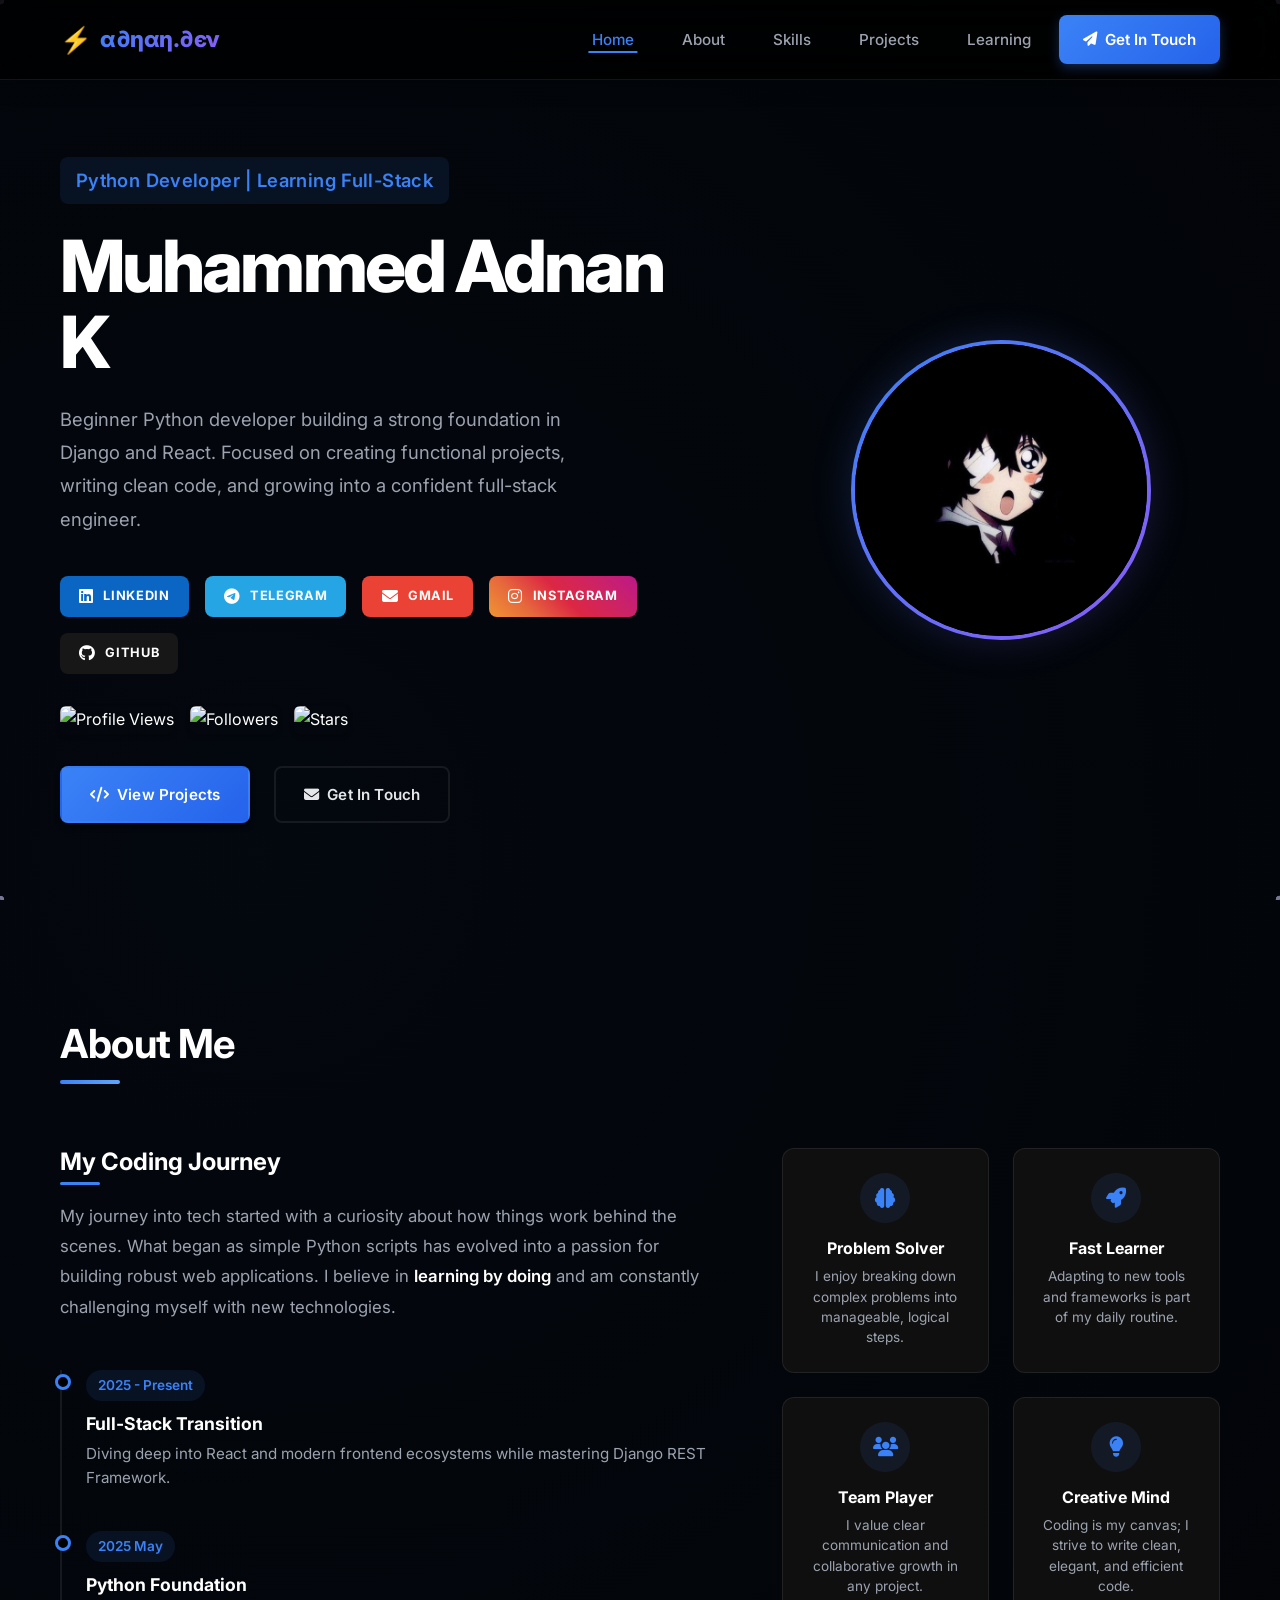
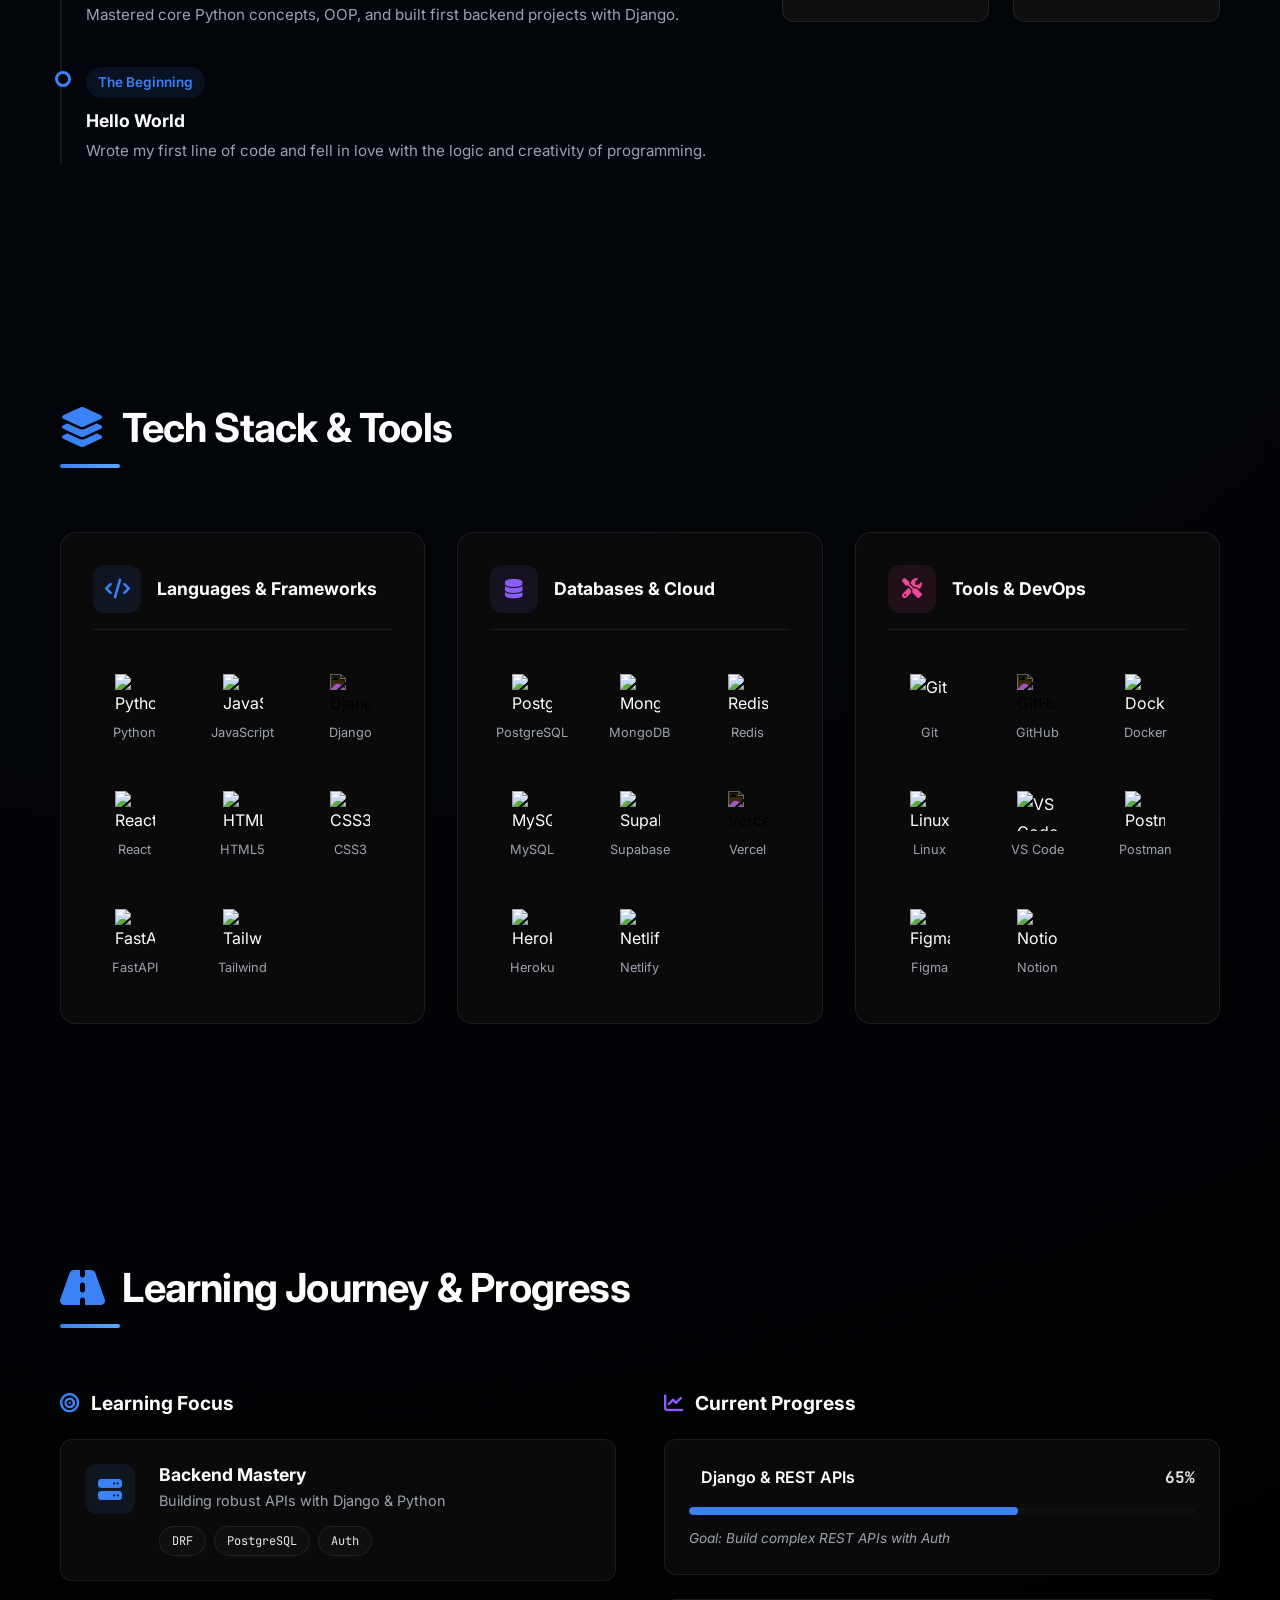
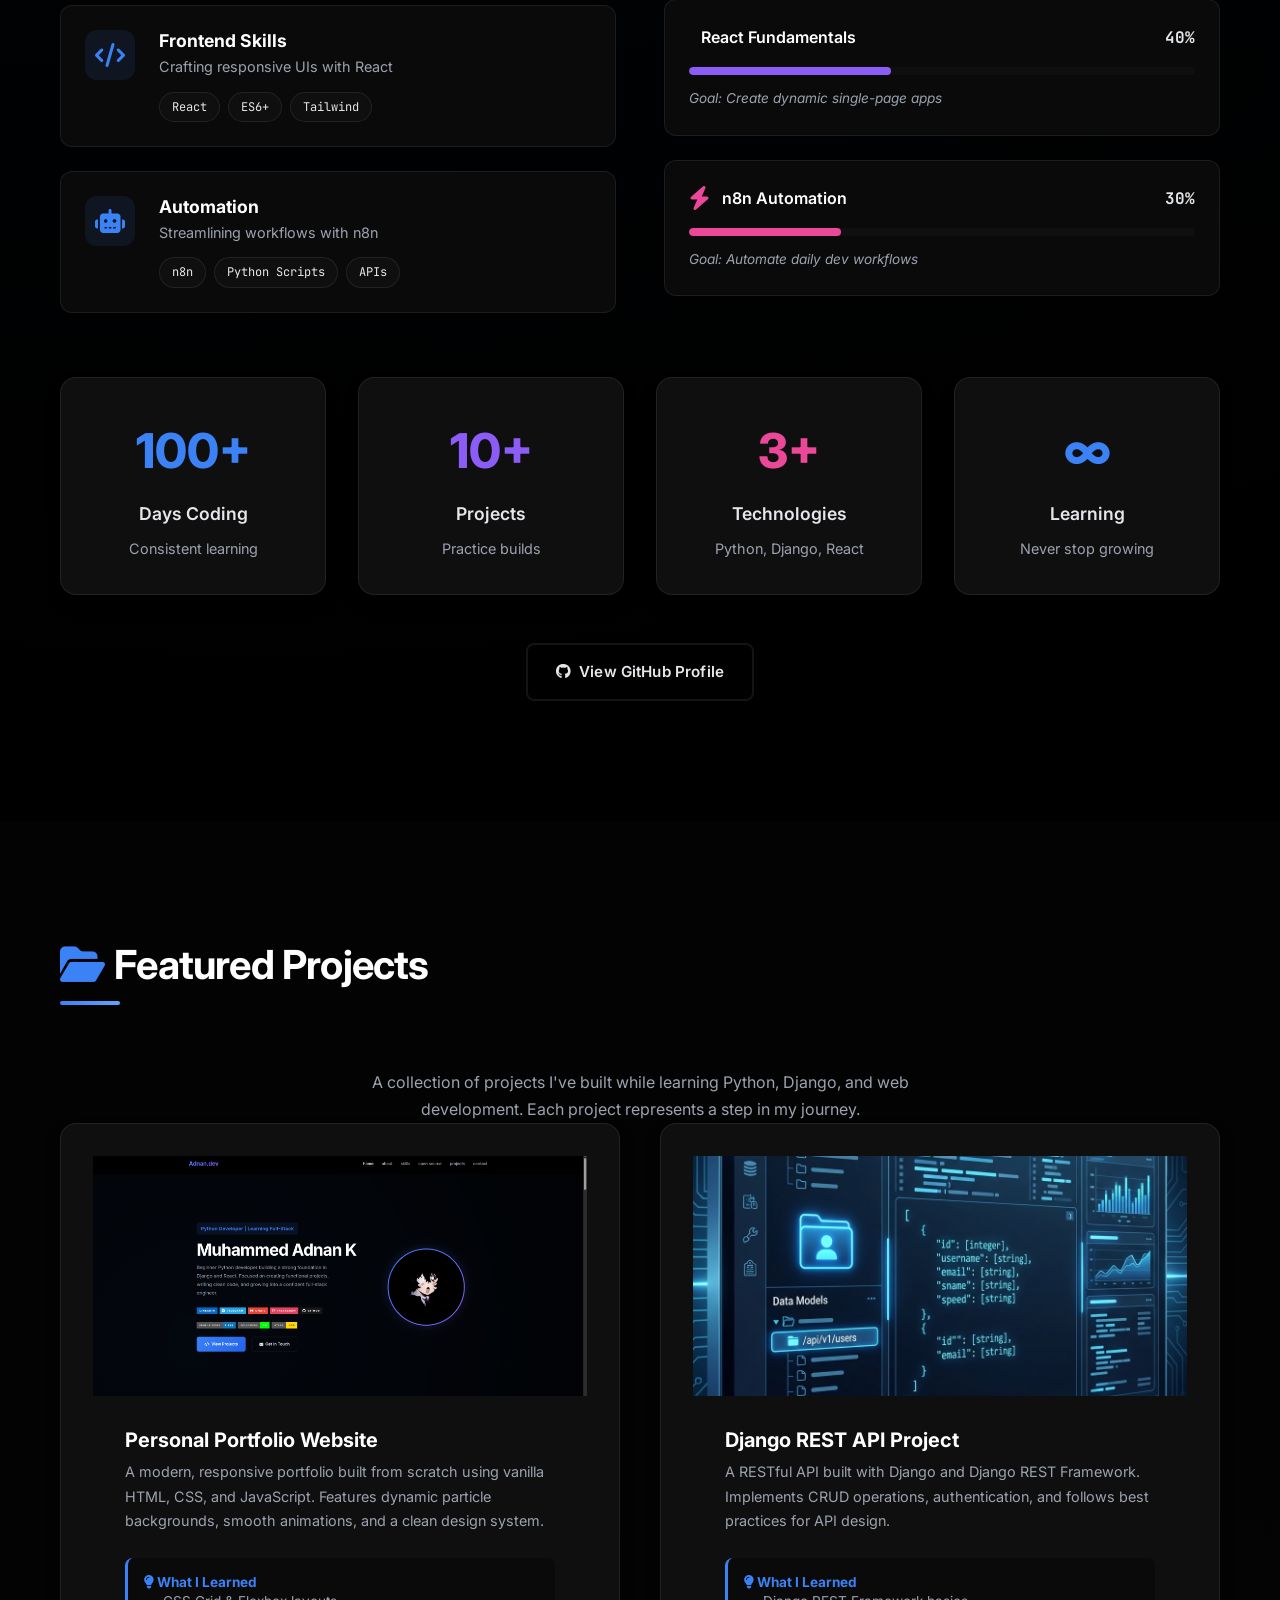
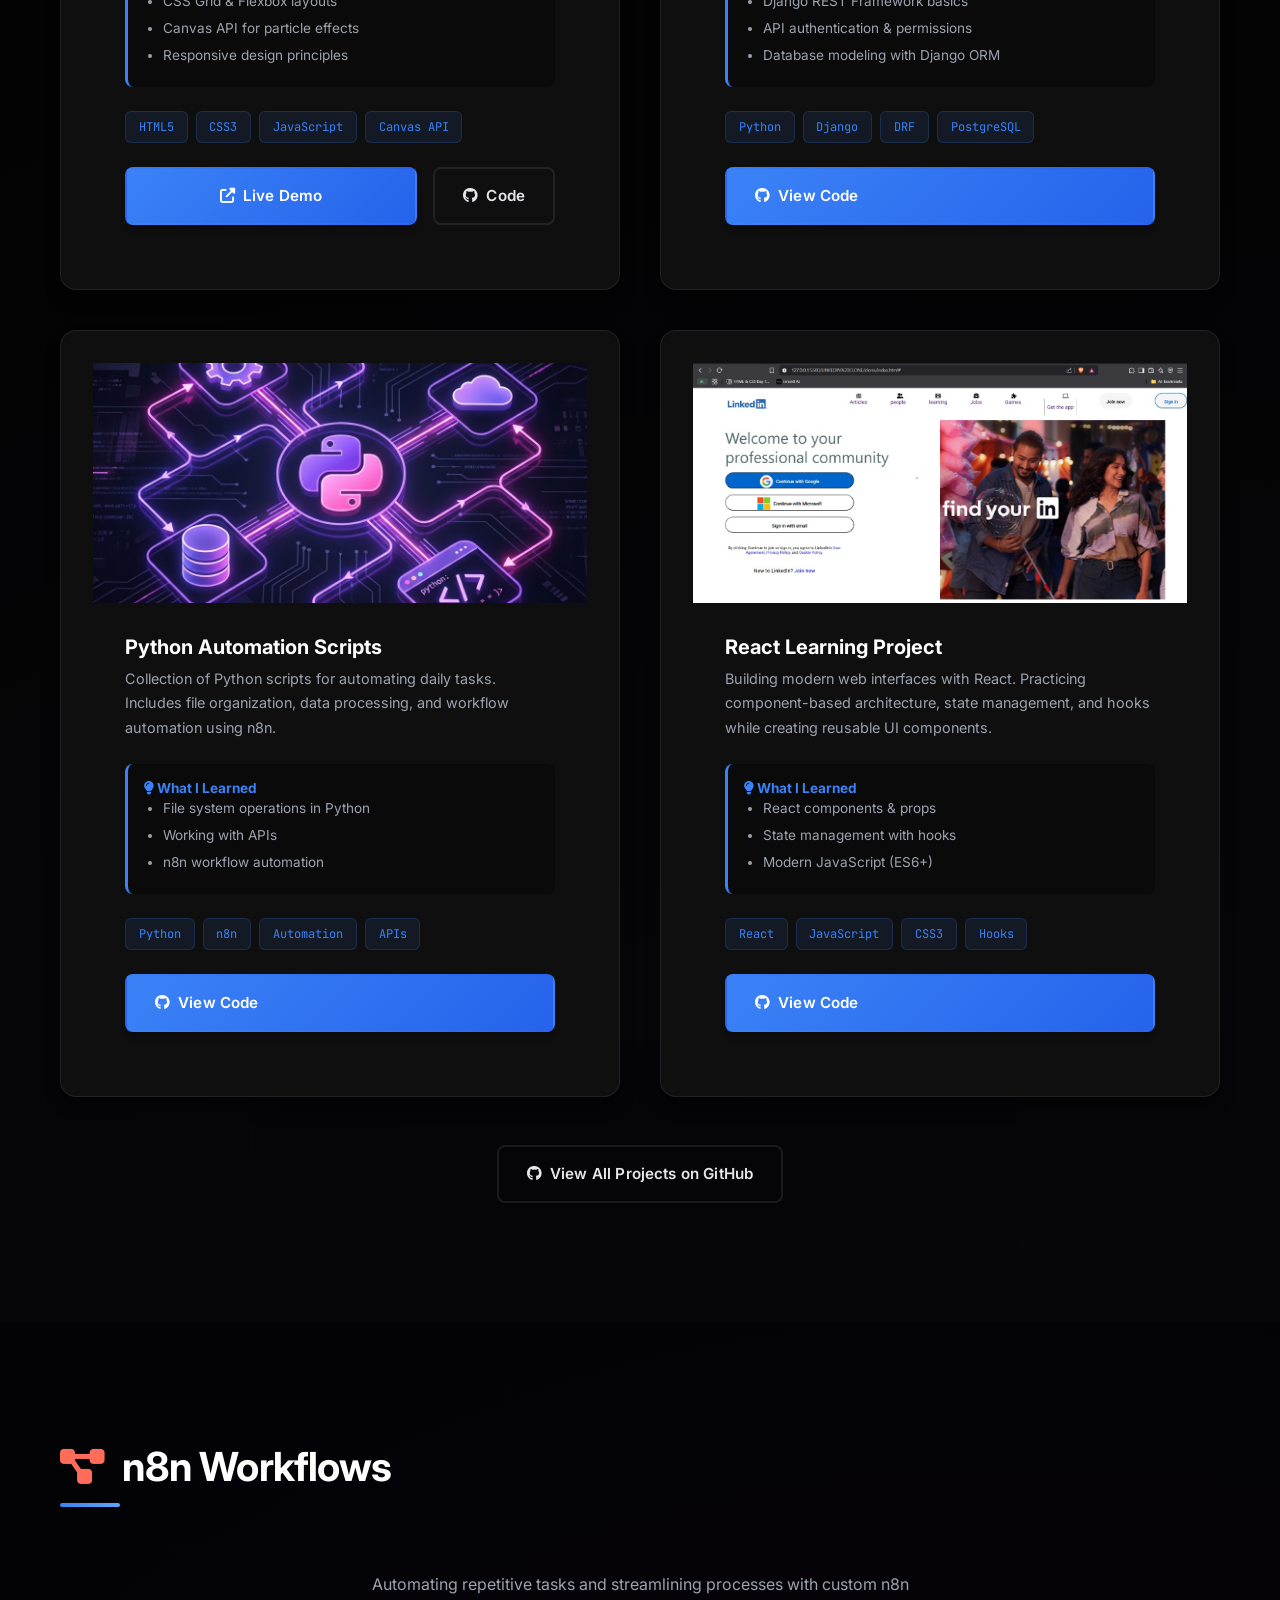
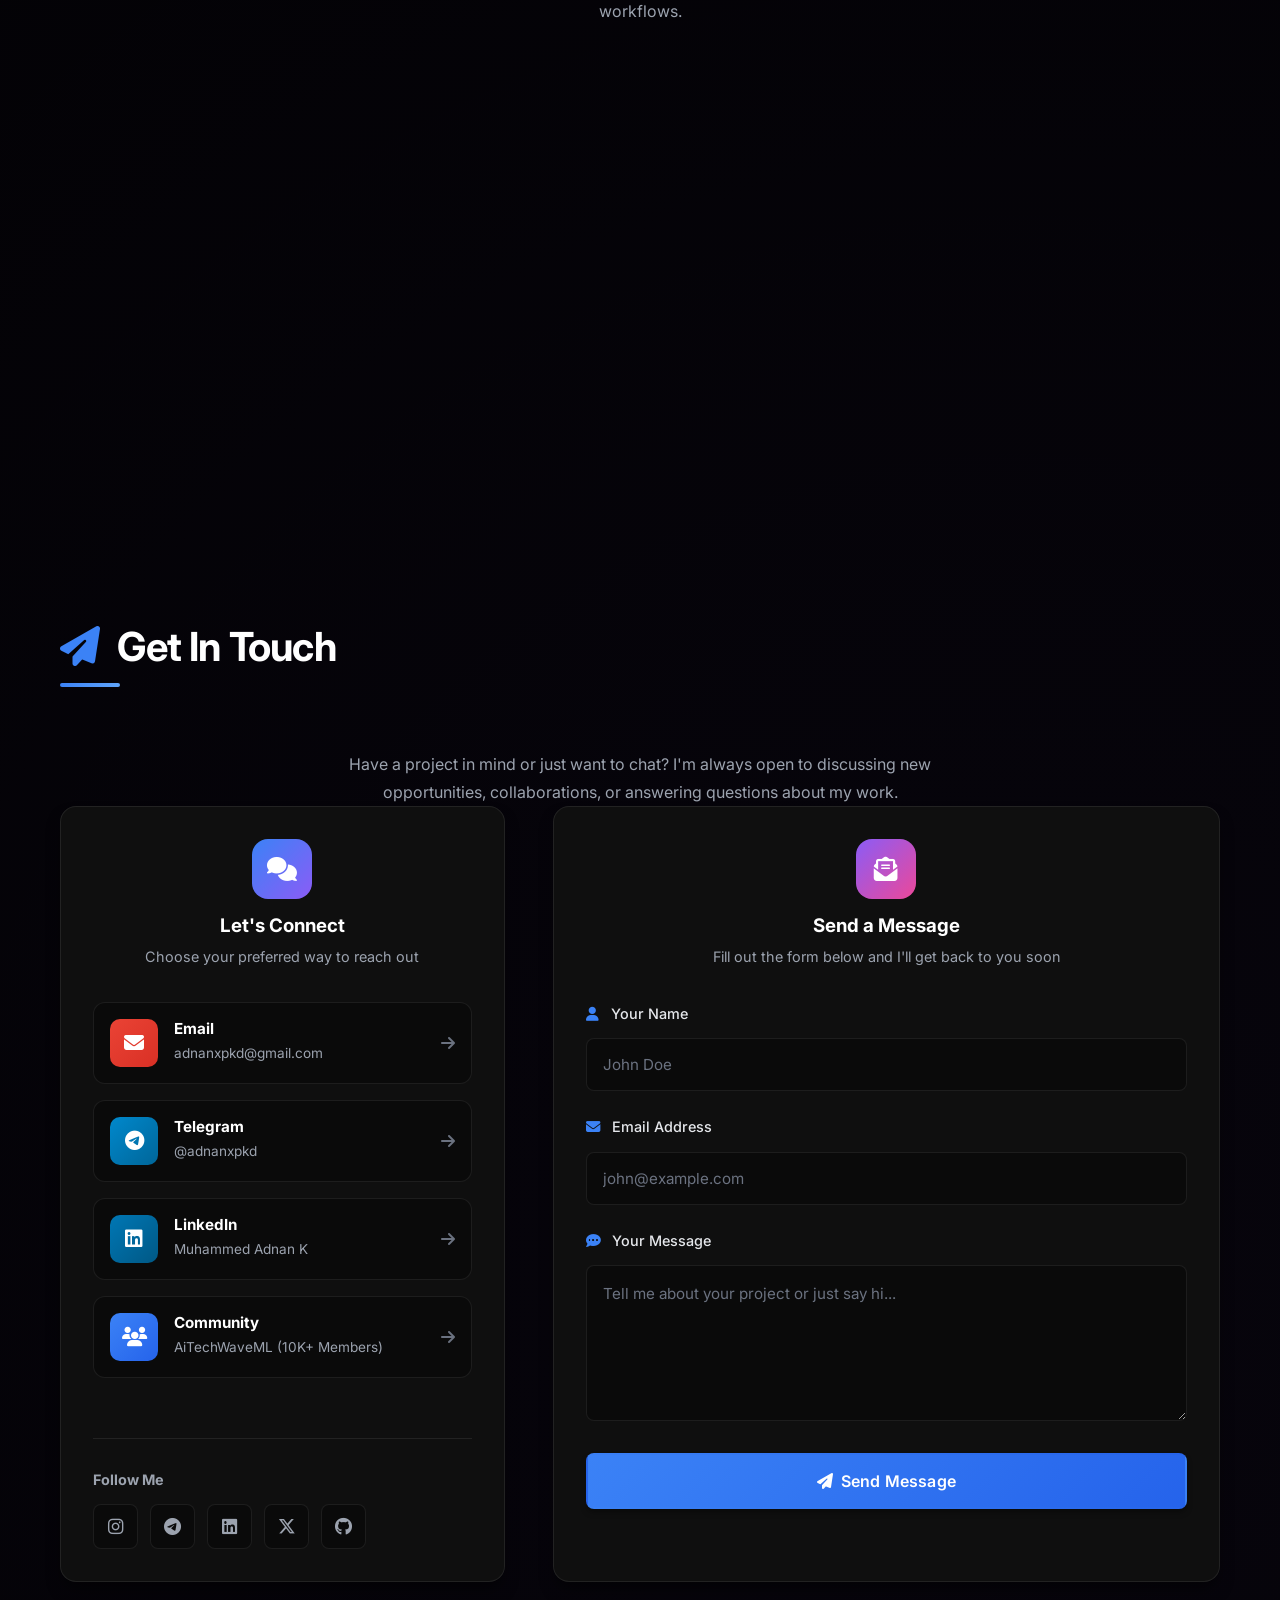
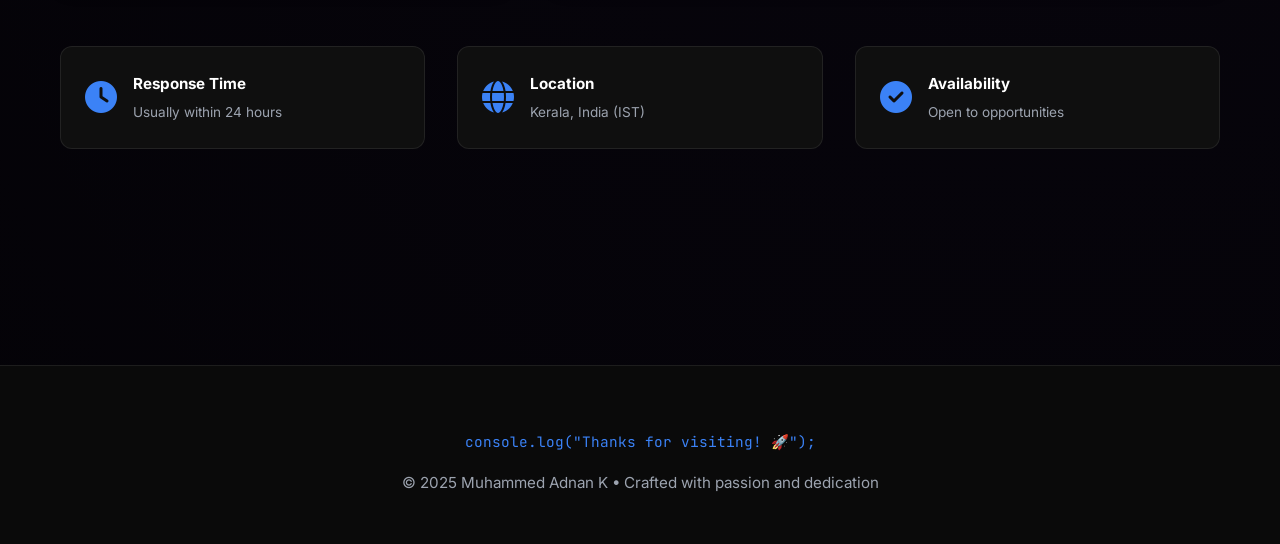
==== commit 0c576e00: "Refactor: Advanced portfolio upgrade with fluid typography, responsive overhaul, and asset optimizat" ====
--- a/index.html
+++ b/index.html
@@ -56,10 +56,11 @@
                 <span class="logo-text">α∂ηαη.∂єν</span>
             </a>
 
-            <!-- Mobile Toggle -->
-            <div class="mobile-toggle" id="mobileToggle">
-                <i class="fas fa-bars"></i>
-            </div>
+            <button class="mobile-toggle" id="mobileToggle" aria-label="Menu">
+                <span></span>
+                <span></span>
+                <span></span>
+            </button>
 
             <!-- Navigation Links -->
             <ul class="nav-links" id="navLinks">
@@ -1027,4 +1028,4 @@
     </script>
 </body>
 
-</html>
+</html>
--- a/style.css
+++ b/style.css
@@ -40,6 +40,12 @@
     --shadow-lg: 0 10px 15px -3px rgba(0, 0, 0, 0.5);
     --shadow-xl: 0 20px 25px -5px rgba(0, 0, 0, 0.6);
     --shadow-glow: 0 0 20px rgba(59, 130, 246, 0.3);
+
+    /* Fluid Typography */
+    --fs-h1: clamp(2.5rem, 8vw, 4.5rem);
+    --fs-h2: clamp(1.75rem, 5vw, 2.5rem);
+    --fs-h3: clamp(1.25rem, 3vw, 1.75rem);
+    --fs-body: clamp(0.95rem, 2vw, 1.15rem);
 }
 
 * {
@@ -304,7 +310,7 @@
 
 .section-title {
     font-family: var(--font-main);
-    font-size: 2.5rem;
+    font-size: var(--fs-h2);
     font-weight: 700;
     margin-bottom: 4rem;
     position: relative;
@@ -467,12 +473,54 @@
 /* Mobile Toggle */
 .mobile-toggle {
     display: none;
-    font-size: 1.5rem;
+    width: 40px;
+    height: 40px;
+    position: relative;
+    background: rgba(255, 255, 255, 0.05);
+    border: 1px solid var(--border);
+    border-radius: 8px;
     cursor: pointer;
-    color: var(--text-main);
-    padding: 0.5rem;
-    border-radius: 8px;
-    transition: all 0.3s var(--ease);
+    padding: 0;
+    transition: all 0.3s var(--ease);
+}
+
+.mobile-toggle span {
+    display: block;
+    width: 22px;
+    height: 2px;
+    background: var(--text-main);
+    position: absolute;
+    left: 50%;
+    transform: translateX(-50%);
+    transition: all 0.3s var(--ease);
+}
+
+.mobile-toggle span:nth-child(1) {
+    top: 13px;
+}
+
+.mobile-toggle span:nth-child(2) {
+    top: 19px;
+}
+
+.mobile-toggle span:nth-child(3) {
+    top: 25px;
+}
+
+/* Hamburger to X Animation */
+.mobile-toggle.active span:nth-child(1) {
+    top: 50%;
+    transform: translate(-50%, -50%) rotate(45deg);
+}
+
+.mobile-toggle.active span:nth-child(2) {
+    opacity: 0;
+    transform: translate(-50%, -50%) scale(0);
+}
+
+.mobile-toggle.active span:nth-child(3) {
+    top: 50%;
+    transform: translate(-50%, -50%) rotate(-45deg);
 }
 
 .mobile-toggle:hover {
@@ -496,10 +544,10 @@
 }
 
 .hero-content h1 {
-    font-size: 4rem;
-    margin-bottom: 1rem;
-    letter-spacing: -0.03em;
-    line-height: 1.1;
+    font-size: var(--fs-h1);
+    margin-bottom: 1.5rem;
+    letter-spacing: -0.04em;
+    line-height: 1.05;
     font-weight: 800;
 }
 
@@ -576,22 +624,23 @@
 
 .social-badges {
     display: flex;
+    gap: 1rem;
+    margin-bottom: 2rem;
     flex-wrap: wrap;
-    gap: 0.75rem;
-    margin-bottom: 1.5rem;
 }
 
 .social-badge {
-    display: inline-flex;
-    align-items: center;
-    gap: 0.5rem;
-    padding: 0.5rem 1rem;
-    border-radius: 6px;
-    font-size: 0.75rem;
+    padding: 0.6rem 1.2rem;
+    border-radius: 8px;
+    font-size: 0.8rem;
     font-weight: 700;
-    letter-spacing: 0.5px;
-    transition: all 0.3s var(--ease);
-    border: 1px solid transparent;
+    color: white;
+    display: flex;
+    align-items: center;
+    gap: 0.6rem;
+    transition: all 0.3s var(--ease);
+    text-transform: uppercase;
+    letter-spacing: 0.05em;
 }
 
 .social-badge i {
@@ -1810,55 +1859,6 @@
     font-size: 0.95rem;
 }
 
-/* --- Responsive --- */
-@media (max-width: 992px) {
-
-    .hero-grid,
-    .about-grid,
-    .contact-container {
-        grid-template-columns: 1fr;
-        gap: 3rem;
-    }
-
-    .hero {
-        text-align: center;
-        padding-top: 100px;
-    }
-
-    .hero-grid {
-        justify-items: center;
-    }
-
-    .hero-content h1 {
-        font-size: 3rem;
-    }
-
-    .hero-desc {
-        margin: 0 auto 2rem;
-    }
-
-    .social-badges {
-        justify-content: center;
-    }
-
-    /* Projects Grid - 2 columns on tablet */
-    .projects-grid {
-        grid-template-columns: repeat(2, 1fr);
-        gap: 2rem;
-    }
-
-    /* Personality Grid - 2 columns on tablet */
-    .personality-grid {
-        grid-template-columns: repeat(2, 1fr);
-    }
-
-    /* Learning Grid - Stack on tablet */
-    .learning-grid {
-        grid-template-columns: 1fr;
-        gap: 2rem;
-    }
-}
-
 /* --- Animations --- */
 .scroll-animate {
     opacity: 0;
@@ -1871,249 +1871,217 @@
     transform: translateY(0);
 }
 
+/* --- Responsive Overhaul --- */
+@media (max-width: 1024px) {
+    .container {
+        padding: 0 40px;
+    }
+
+    .hero-grid {
+        grid-template-columns: 1fr;
+        gap: 4rem;
+        text-align: center;
+    }
+
+    .hero-desc {
+        margin: 0 auto 2.5rem;
+    }
+
+    .social-badges,
+    .stats-badges {
+        justify-content: center;
+    }
+
+    .hero-visual {
+        order: -1;
+    }
+
+    .about-wrapper {
+        grid-template-columns: 1fr;
+        gap: 3rem;
+    }
+}
+
 @media (max-width: 768px) {
+    :root {
+        --header-height: 70px;
+    }
+
+    .container {
+        padding: 0 24px;
+    }
+
+    .section {
+        padding: 80px 0;
+    }
+
+    /* Premium Mobile Menu */
     .nav-links {
         position: fixed;
-        top: var(--header-height);
-        left: 0;
+        top: 0;
+        right: -100%;
+        width: 80%;
+        height: 100vh;
+        background: rgba(10, 10, 10, 0.95);
+        backdrop-filter: blur(20px);
+        -webkit-backdrop-filter: blur(20px);
+        flex-direction: column;
+        justify-content: center;
+        padding: 4rem 2rem;
+        gap: 2rem;
+        transition: right 0.5s cubic-bezier(0.77, 0, 0.175, 1);
+        z-index: 999;
+        border-left: 1px solid var(--border);
+    }
+
+    .nav-links.active {
+        right: 0;
+    }
+
+    .nav-link {
+        font-size: 1.25rem;
         width: 100%;
-        background: var(--bg-surface);
-        flex-direction: column;
-        padding: 2rem;
-        gap: 1.5rem;
-        border-bottom: 1px solid var(--border);
-        transform: translateY(-150%);
-        transition: transform 0.3s var(--ease);
-        z-index: 999;
-    }
-
-    .nav-links.active {
-        transform: translateY(0);
+        text-align: center;
     }
 
     .mobile-toggle {
         display: block;
-    }
-
-    .section-title {
-        font-size: 1.75rem;
-    }
-
-    .hero-content h1 {
-        font-size: 2.5rem;
-    }
-
-    /* Projects Grid - 1 column on mobile */
+        z-index: 1001;
+    }
+
+    /* Grid Adjustments */
     .projects-grid {
         grid-template-columns: 1fr;
         gap: 2rem;
     }
 
-    /* Workflows Grid - 1 column on mobile */
-    .workflows-grid {
-        grid-template-columns: 1fr;
-        gap: 2rem;
-    }
-
-    /* Tech Stack - Adjust for mobile */
-    .tech-stack-container {
-        gap: 2rem;
-    }
-
-    .tech-row {
-        gap: 1rem;
-    }
-
-    /* Tech Stack - Adjust for mobile */
     .tech-grid {
         grid-template-columns: 1fr;
-        gap: 1.5rem;
-    }
-
-    .tech-list {
-        gap: 1rem;
-        grid-template-columns: repeat(auto-fill, minmax(70px, 1fr));
-    }
-
-    /* About Section - Stack on mobile */
-    .about-grid {
+    }
+
+    .learning-grid {
         grid-template-columns: 1fr;
     }
 
-    .personality-grid {
+    .contact-container {
         grid-template-columns: 1fr;
-        gap: 1rem;
-    }
-
-    /* Stats Badges - Stack on mobile */
-    .stats-badges {
-        flex-direction: column;
-        gap: 0.75rem;
-    }
-
-    .stat-badge {
-        width: 100%;
-    }
-
-    /* Social Badges - Wrap on mobile */
-    .social-badges {
-        flex-wrap: wrap;
-        gap: 0.75rem;
-    }
-
-    .social-badge {
-        flex: 1 1 calc(50% - 0.5rem);
-        min-width: 140px;
-    }
-
-    /* Skills Grid */
-    .skills-grid {
-        grid-template-columns: 1fr;
-        gap: 1.5rem;
-    }
-
-    /* Contact Form */
-    .contact-container {
-        gap: 2rem;
-    }
-
-    /* Contact Stats - 2 columns on tablet */
-    .contact-stats {
-        grid-template-columns: repeat(2, 1fr);
-    }
-
-    /* Project Card Adjustments */
-    .project-img-wrapper {
-        height: 200px;
-    }
-
-    .project-content {
-        padding: 1.5rem;
-    }
-
-    .project-title {
-        font-size: 1.15rem;
-    }
-
-    .learning-highlights {
-        padding: 0.75rem;
-    }
-
-    .learning-highlights ul {
-        font-size: 0.8rem;
-    }
-}
-
-@media (max-width: 576px) {
-
-    /* Extra small devices */
-    .container {
-        padding: 0 1rem;
-    }
-
-    .section {
-        padding: 3rem 0;
-    }
-
-    .hero-content h1 {
-        font-size: 2rem;
-    }
-
-    .hero-subtitle {
-        font-size: 0.85rem;
-    }
-
-    .section-title {
-        font-size: 1.5rem;
-    }
-
-    /* Tech Stack - Smaller icons */
-    .tech-item {
-        width: 45px;
-        height: 45px;
-    }
-
-    .tech-item img {
-        width: 24px;
-        height: 24px;
-    }
-
-    .category-title {
-        font-size: 0.95rem;
-    }
-
-    /* Social Badges - Full width */
-    .social-badge {
-        flex: 1 1 100%;
-        justify-content: center;
-    }
-
-    /* Buttons */
-    .btn {
-        padding: 0.75rem 1.5rem;
-        font-size: 0.9rem;
-    }
-
-    /* Project Tags */
-    .project-tags {
-        gap: 0.5rem;
-    }
-
-    .tag {
-        font-size: 0.75rem;
-        padding: 0.4rem 0.75rem;
-    }
-
-    /* Timeline adjustments */
-    .timeline {
-        padding-left: 1rem;
-    }
-
-    .timeline-dot {
-        left: -1.45rem;
-        width: 12px;
-        height: 12px;
-    }
-
-    /* Profile Image */
-    .profile-img {
-        width: 200px;
-        height: 200px;
-    }
-
-    /* Form inputs */
-    .form-control {
-        font-size: 0.95rem;
-    }
-
-    /* Contact Stats - Single column on mobile */
+    }
+
     .contact-stats {
         grid-template-columns: 1fr;
         gap: 1rem;
     }
 
-    .stat-item {
-        padding: 1rem;
-    }
-
-    .stat-item i {
-        font-size: 1.5rem;
-    }
-
-    /* Contact Methods */
-    .contact-method {
-        padding: 0.75rem;
-    }
-
-    .method-icon {
-        width: 40px;
-        height: 40px;
-        font-size: 1rem;
-    }
-
-    /* Footer */
-    footer {
-        padding: 3rem 0 2rem;
-        margin-top: 4rem;
-    }
-}
+    .personality-grid {
+        grid-template-columns: repeat(2, 1fr);
+    }
+
+    .profile-img-container {
+        width: 240px;
+        height: 240px;
+    }
+
+    /* Project Card Mobile Upgrades */
+    .project-card {
+        border-radius: 16px;
+    }
+
+    .project-img-wrapper {
+        height: 220px;
+    }
+
+    .project-content {
+        padding: 1.5rem;
+    }
+
+    .project-title {
+        font-size: 1.2rem;
+    }
+
+    .project-desc {
+        font-size: 0.85rem;
+        line-height: 1.6;
+    }
+
+    .learning-highlights {
+        padding: 0.8rem;
+    }
+
+    .learning-list {
+        font-size: 0.8rem;
+    }
+
+    .tag {
+        padding: 0.25rem 0.6rem;
+        font-size: 0.7rem;
+    }
+}
+
+@media (max-width: 480px) {
+    .hero {
+        padding-top: 80px;
+    }
+
+    .hero-subtitle {
+        font-size: 0.8rem;
+        margin-bottom: 0.5rem;
+    }
+
+    .hero-desc {
+        font-size: 0.9rem;
+        margin-bottom: 1.5rem;
+        line-height: 1.5;
+    }
+
+    .stats-badges {
+        flex-direction: row;
+        flex-wrap: wrap;
+        gap: 0.5rem;
+        justify-content: center;
+        transform: scale(0.85);
+        margin-bottom: 1.5rem;
+    }
+
+    .social-badges {
+        display: grid;
+        grid-template-columns: repeat(2, 1fr);
+        gap: 0.5rem;
+        width: 100%;
+        margin-bottom: 1.5rem;
+    }
+
+    .social-badge {
+        width: 100%;
+        font-size: 0.7rem;
+        padding: 0.5rem;
+        text-align: center;
+        justify-content: center;
+    }
+
+    .social-badge.github {
+        grid-column: span 2;
+    }
+
+    .btn {
+        width: 100%;
+        justify-content: center;
+        margin-bottom: 0.5rem;
+    }
+
+    .personality-grid {
+        grid-template-columns: 1fr;
+    }
+
+    .nav-cta {
+        width: 100%;
+        justify-content: center;
+    }
+}
+
+/* Fix for touch interaction delay */
+a,
+button,
+.nav-link,
+.social-badge {
+    touch-action: manipulation;
+}
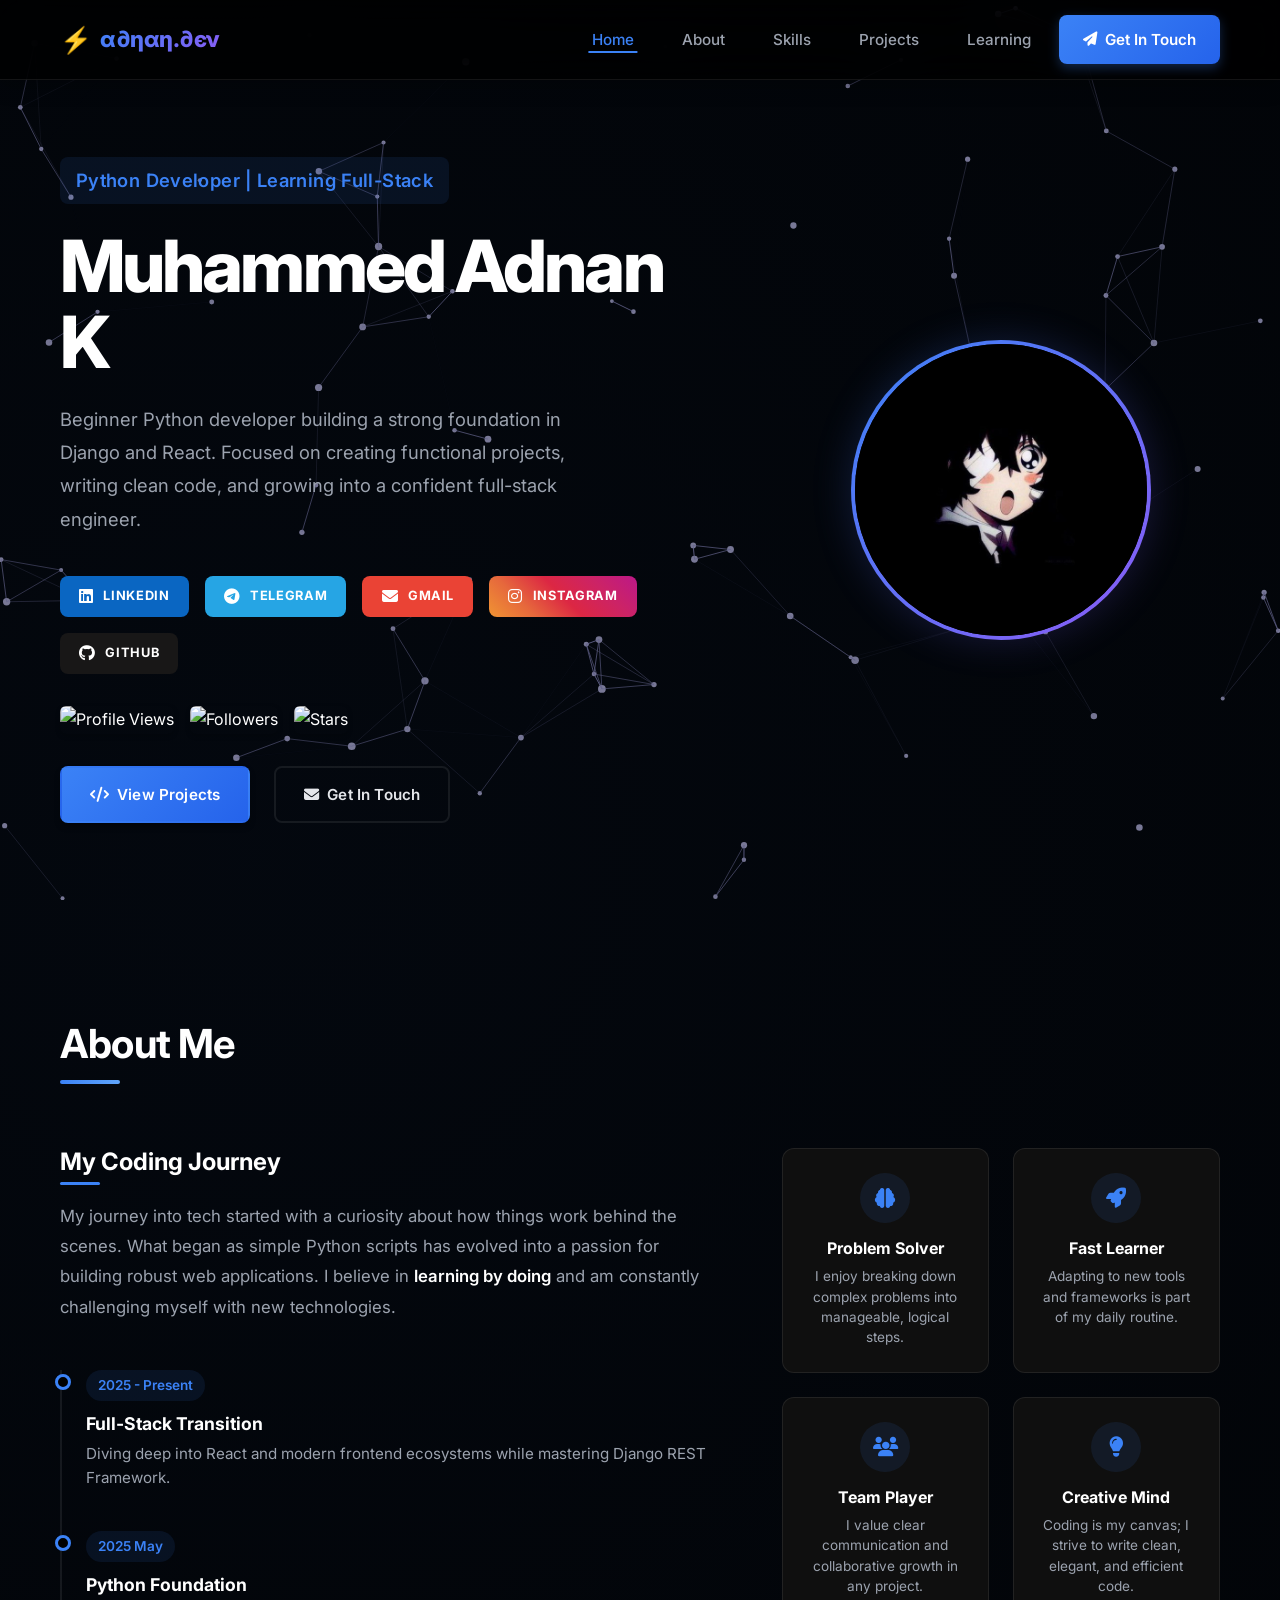
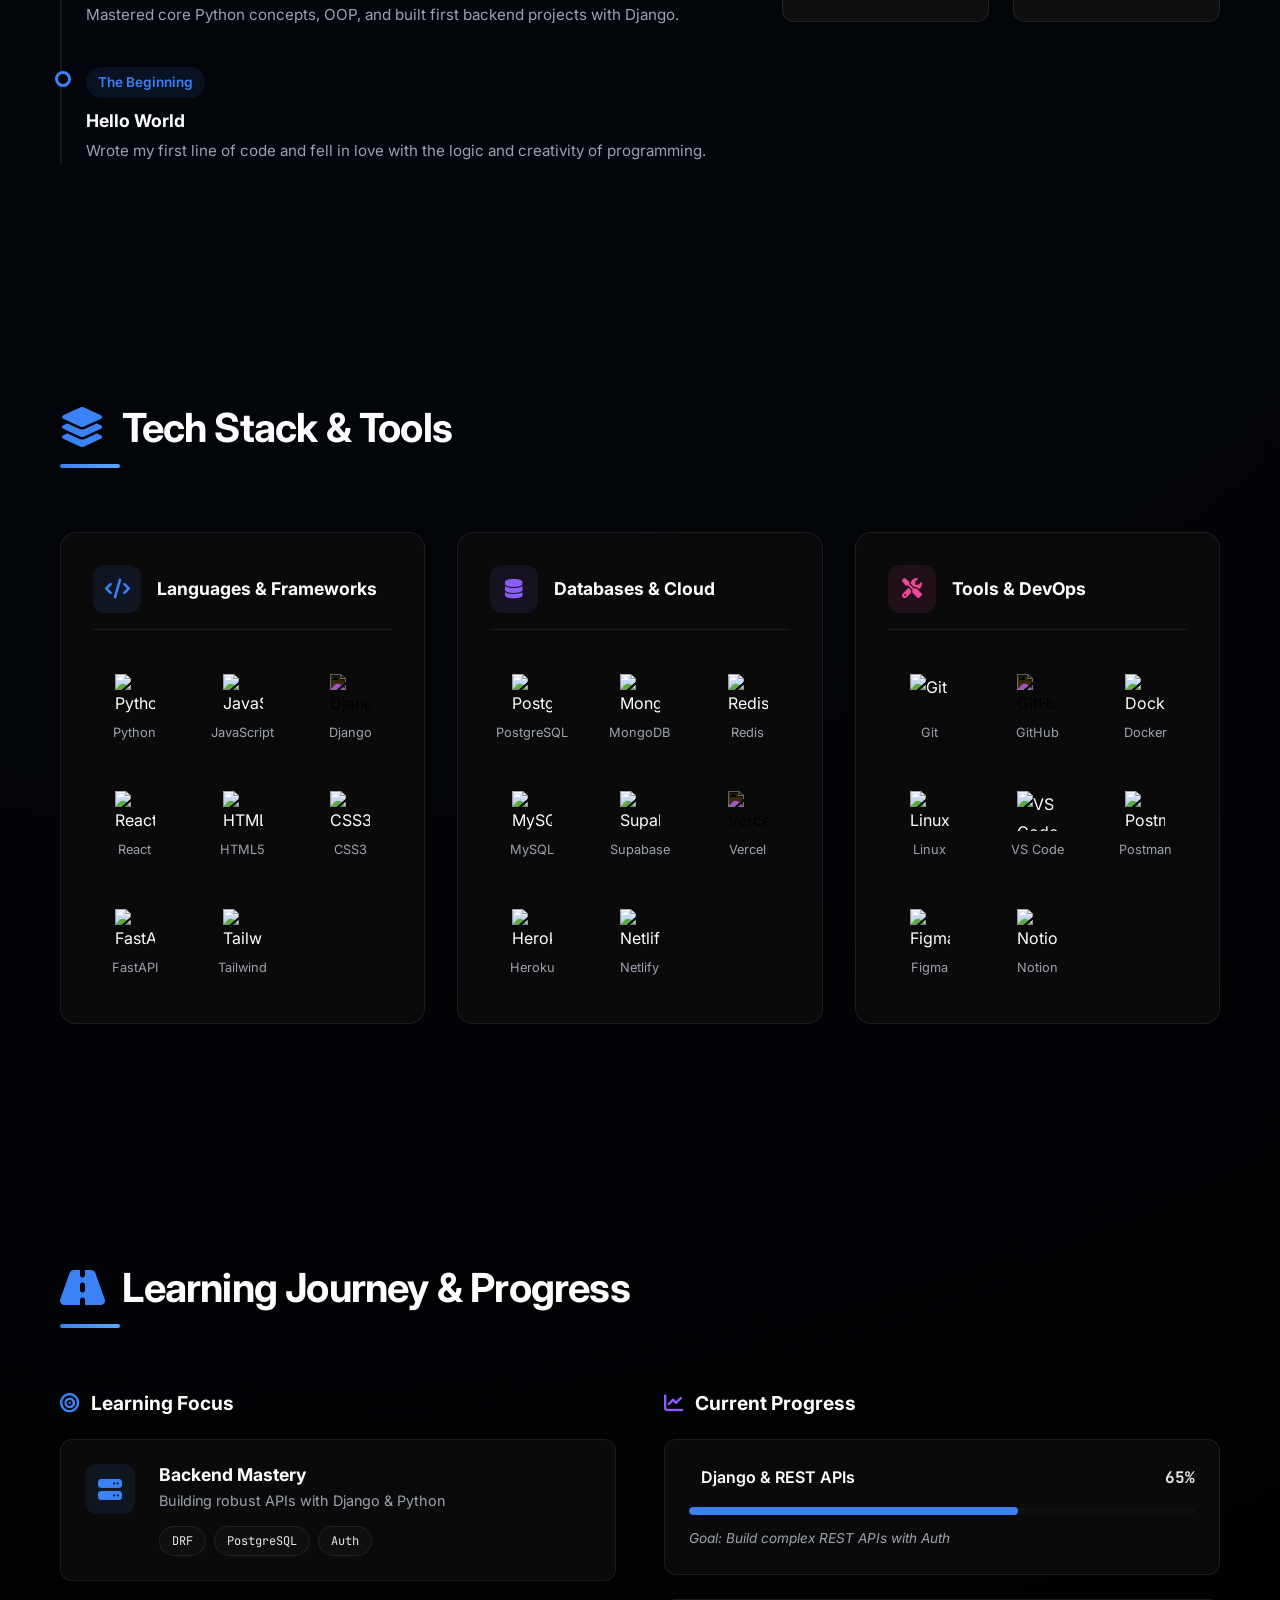
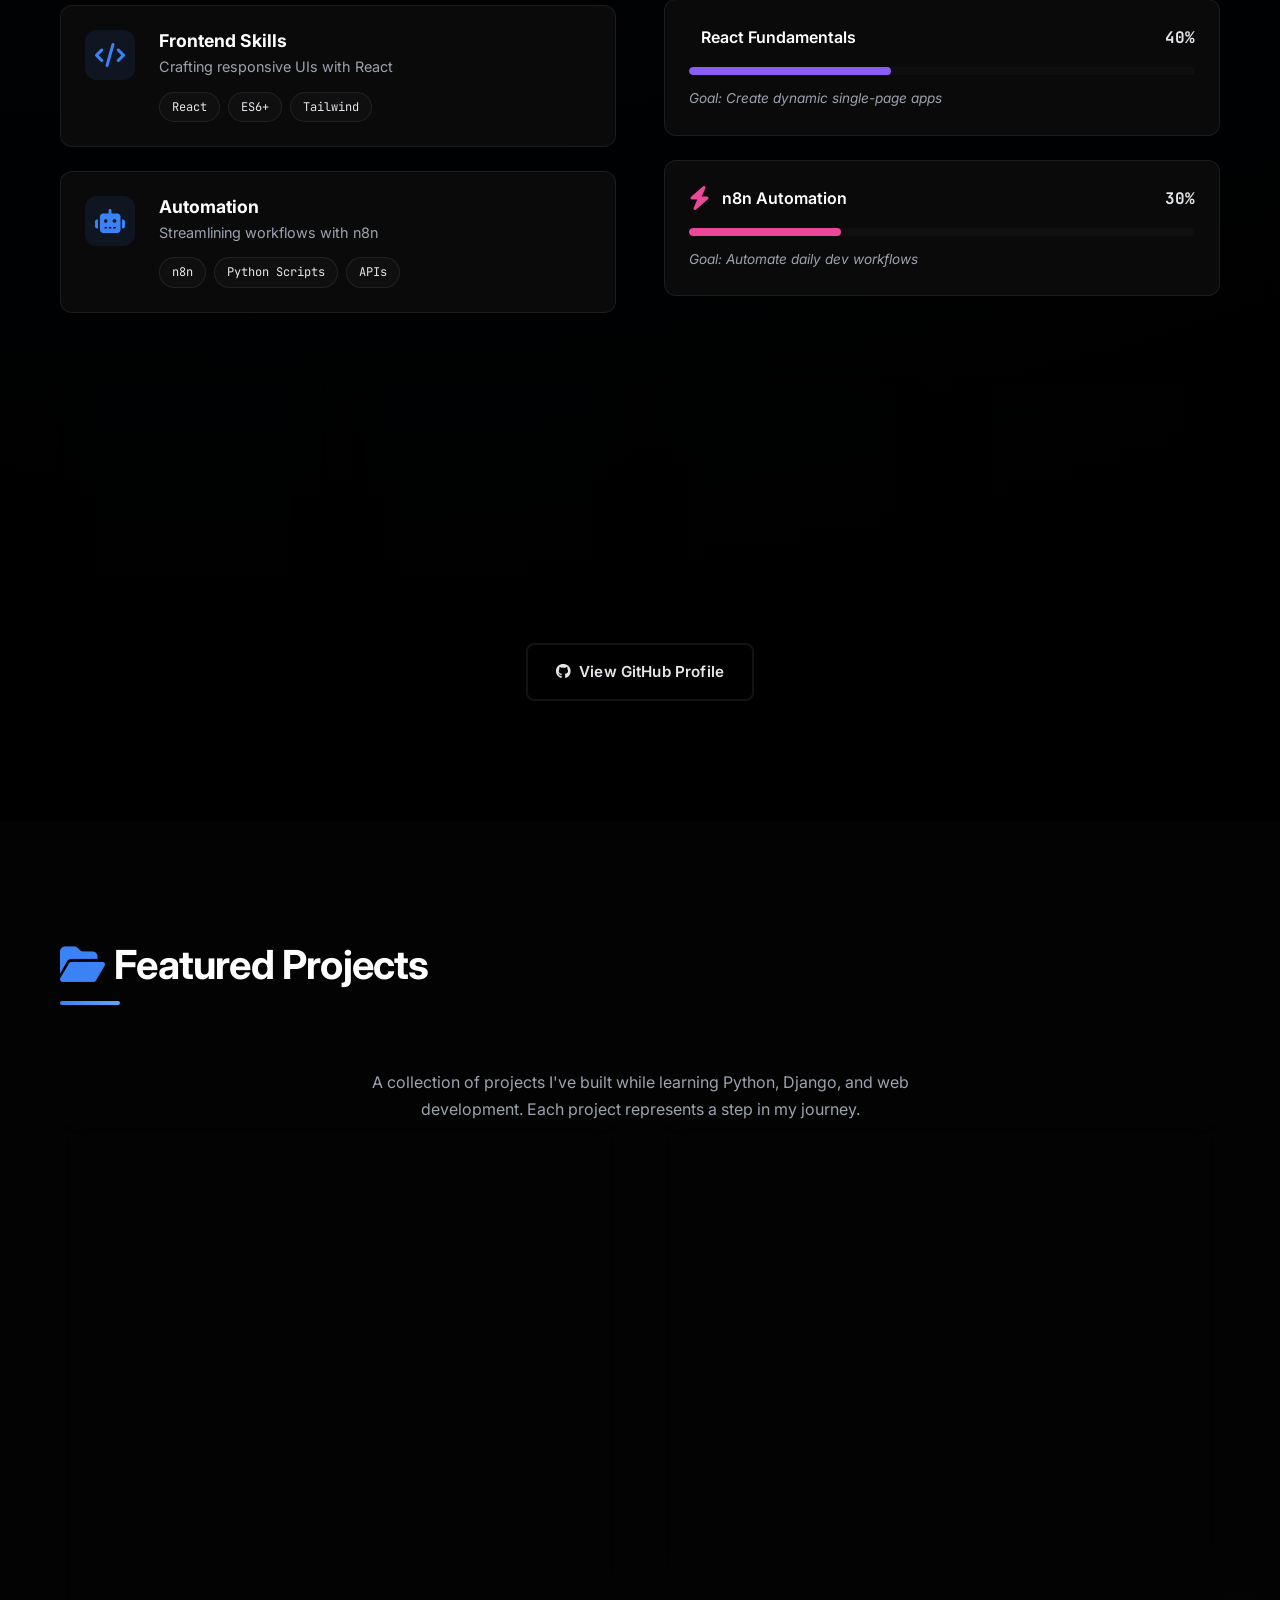
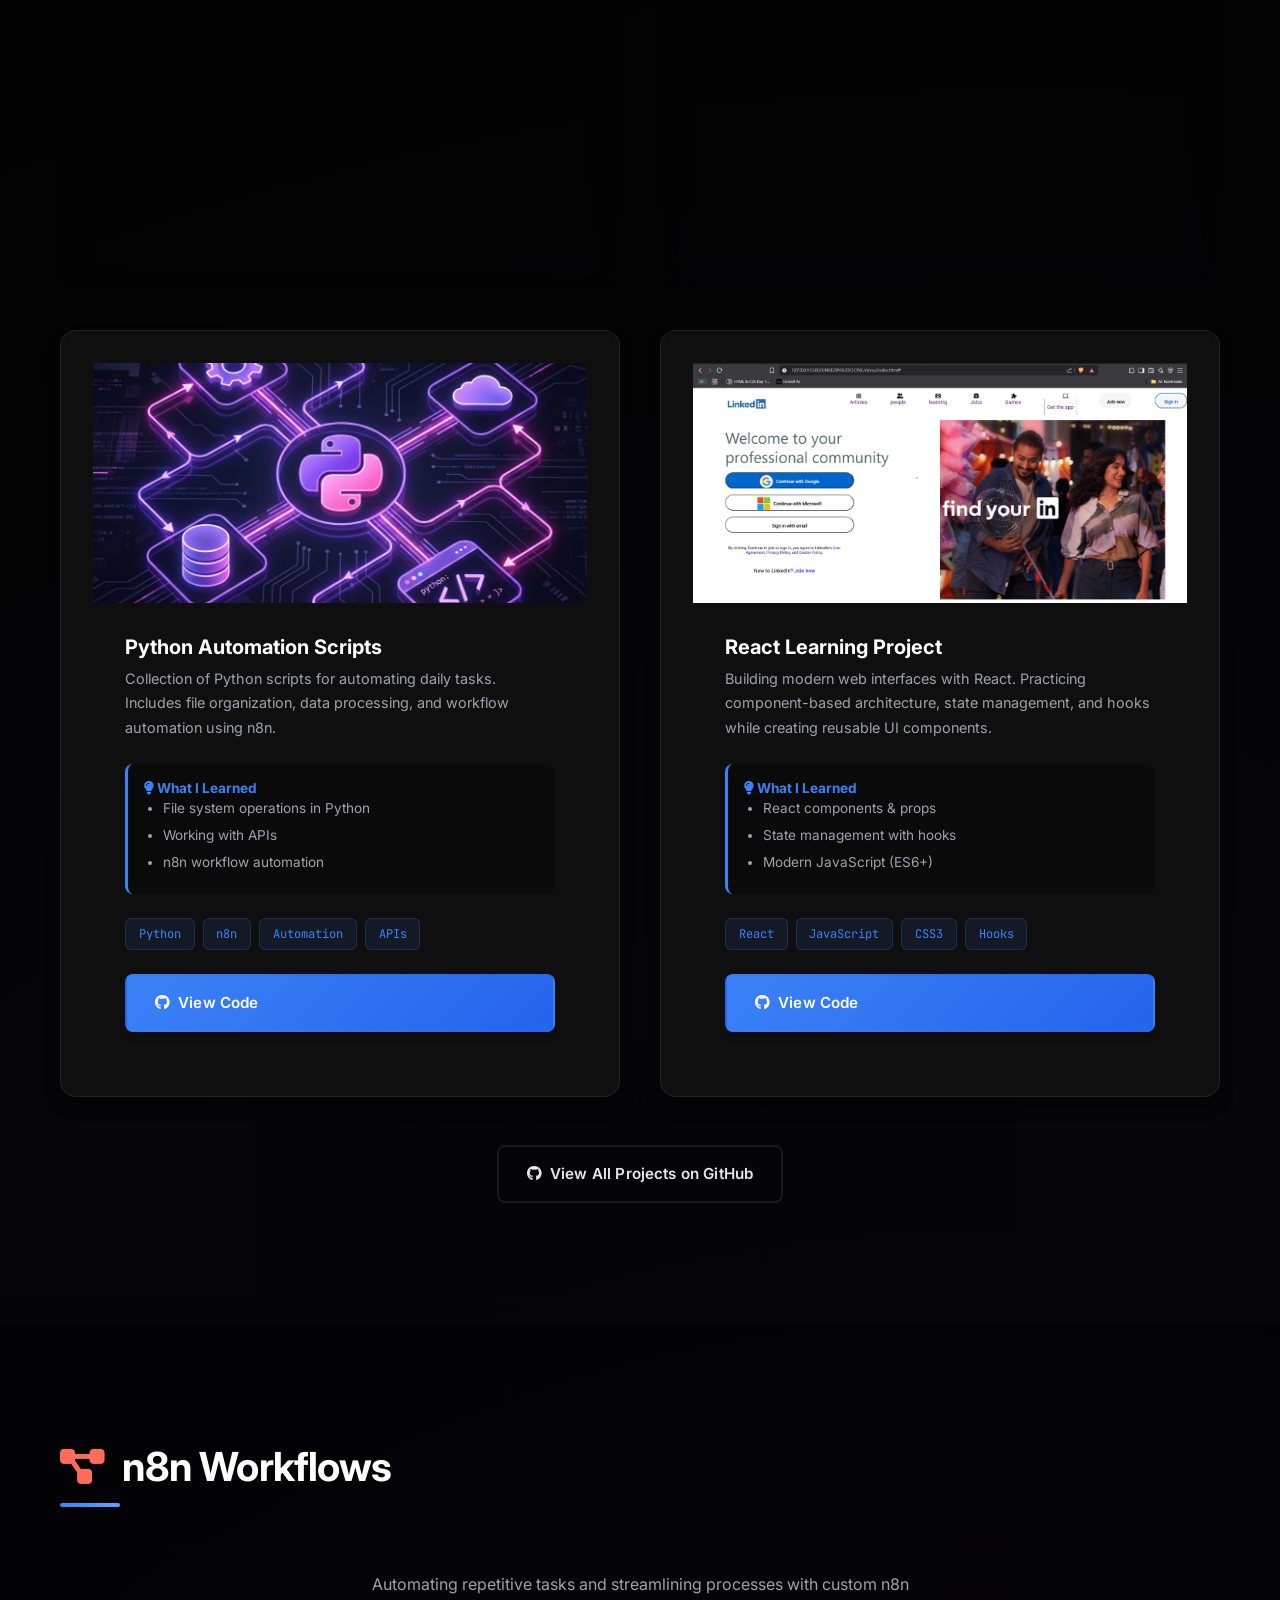
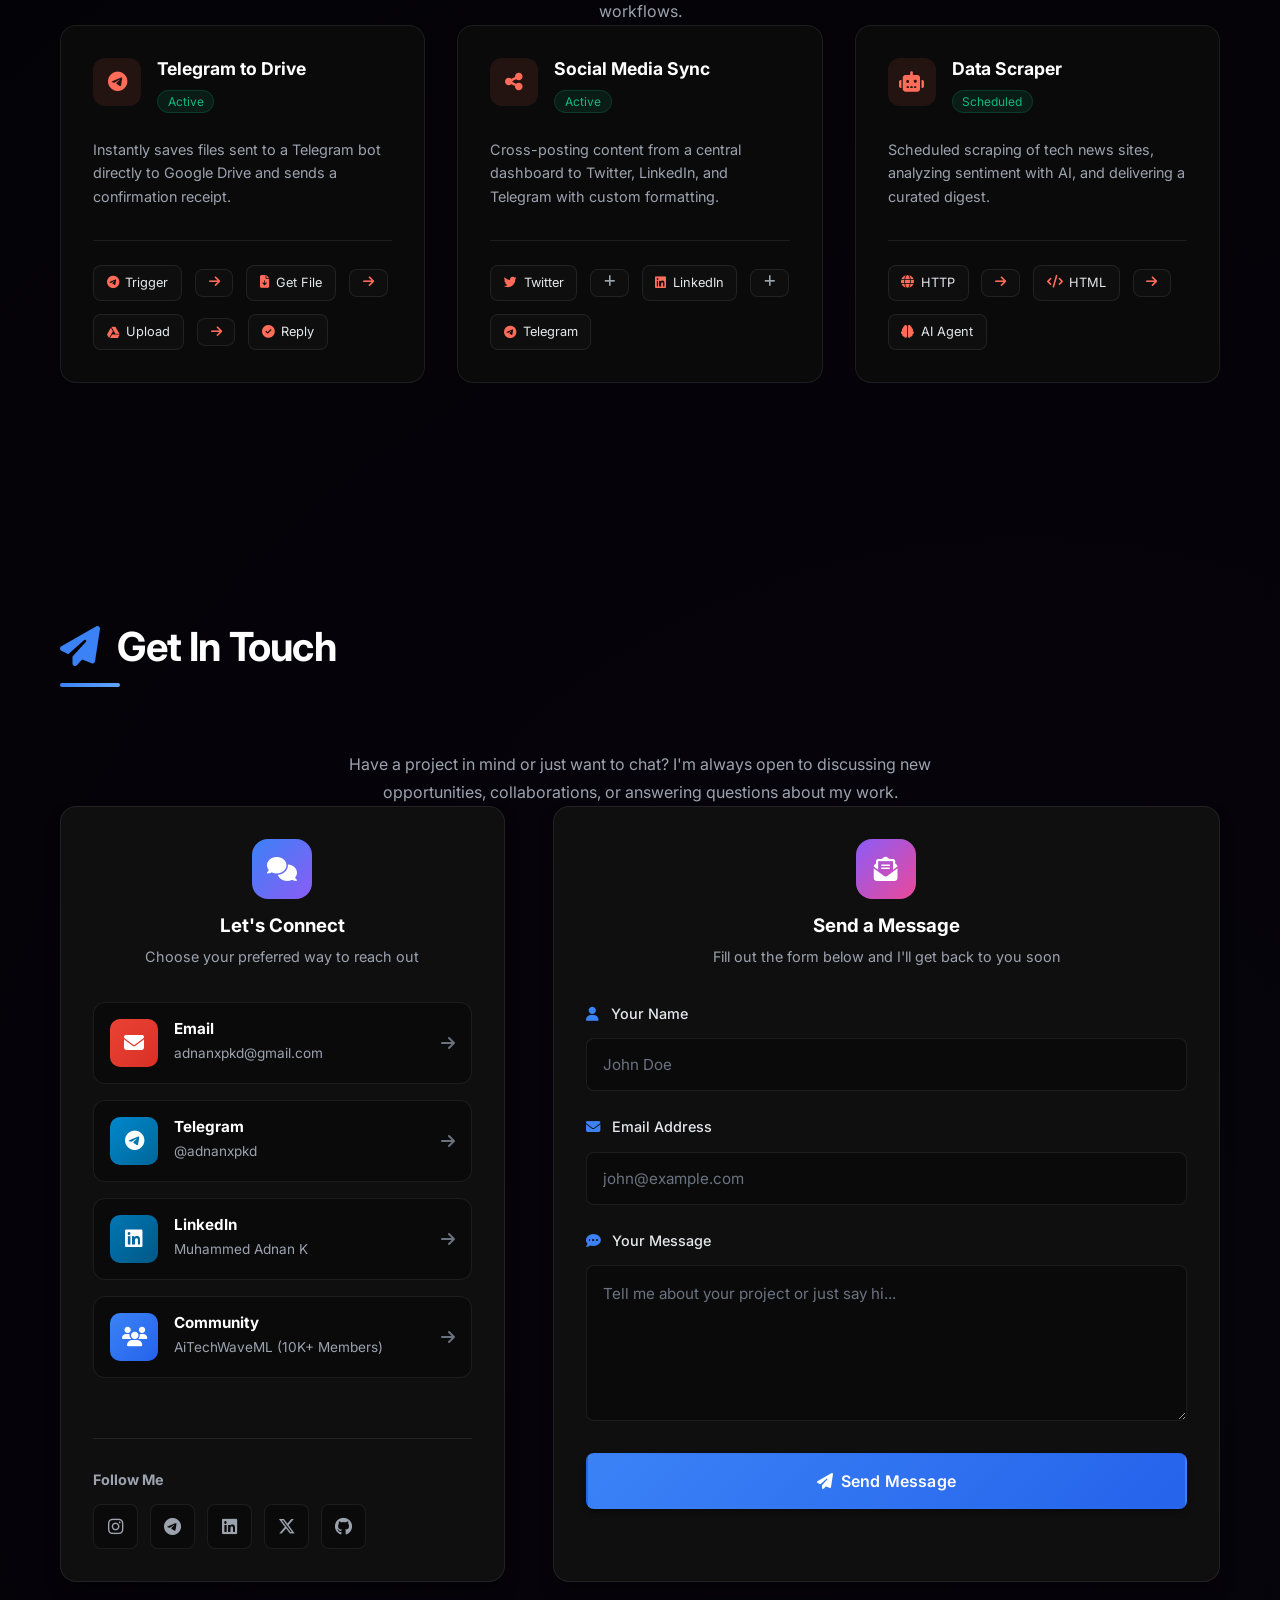
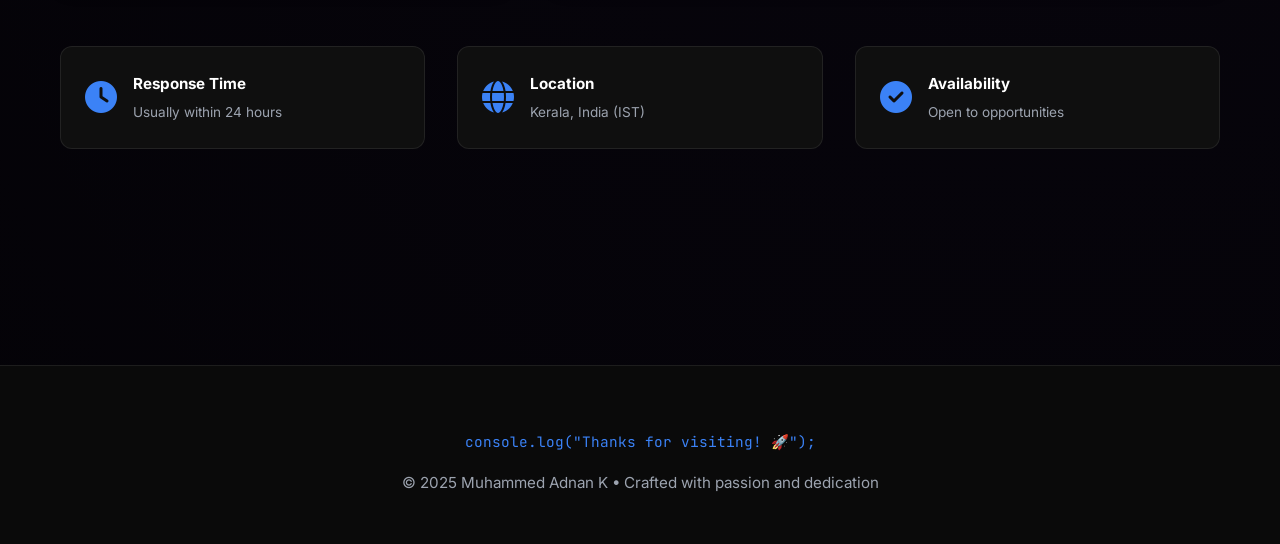
==== commit d0310f5c: "Merge branch 'anti-gravity' of https://github.com/muhammedadnank/portfolio into anti-gravity" ====
--- a/index.html
+++ b/index.html
@@ -1028,4 +1028,4 @@
     </script>
 </body>
 
-</html>+</html>
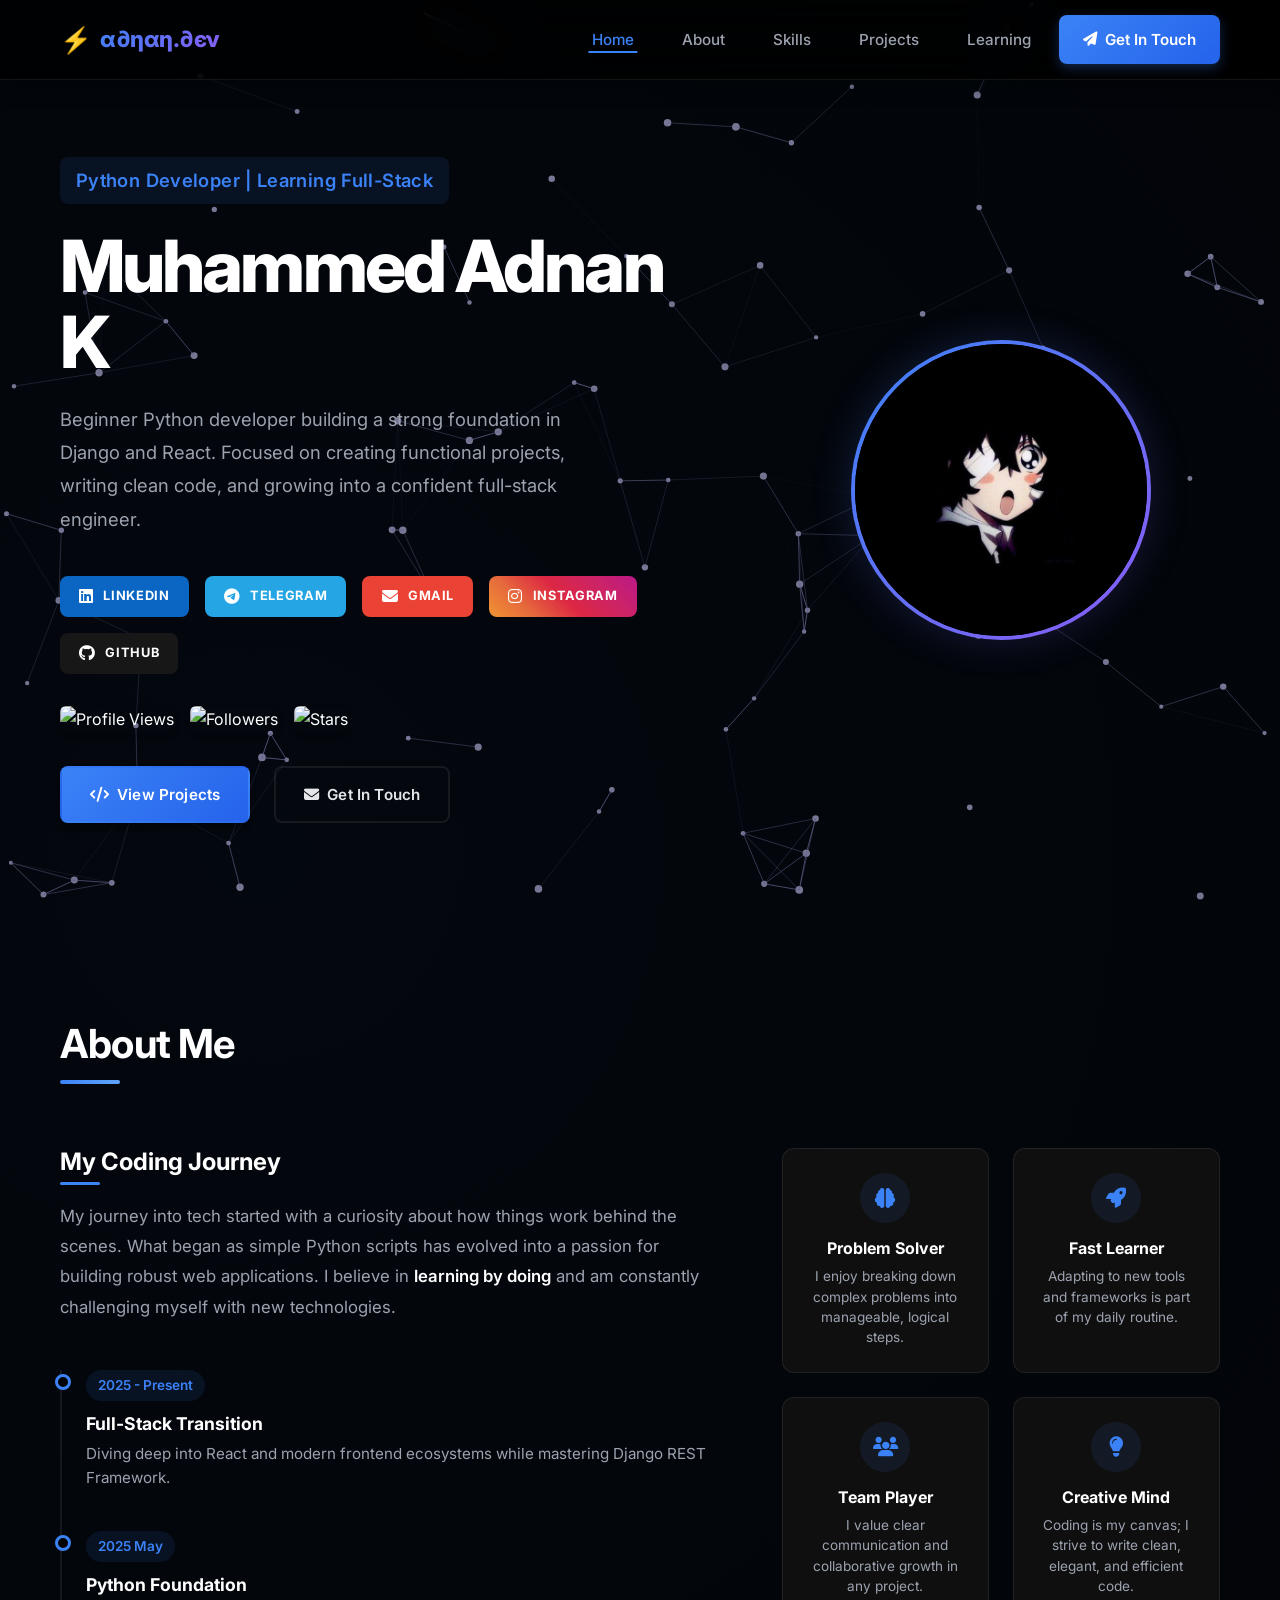
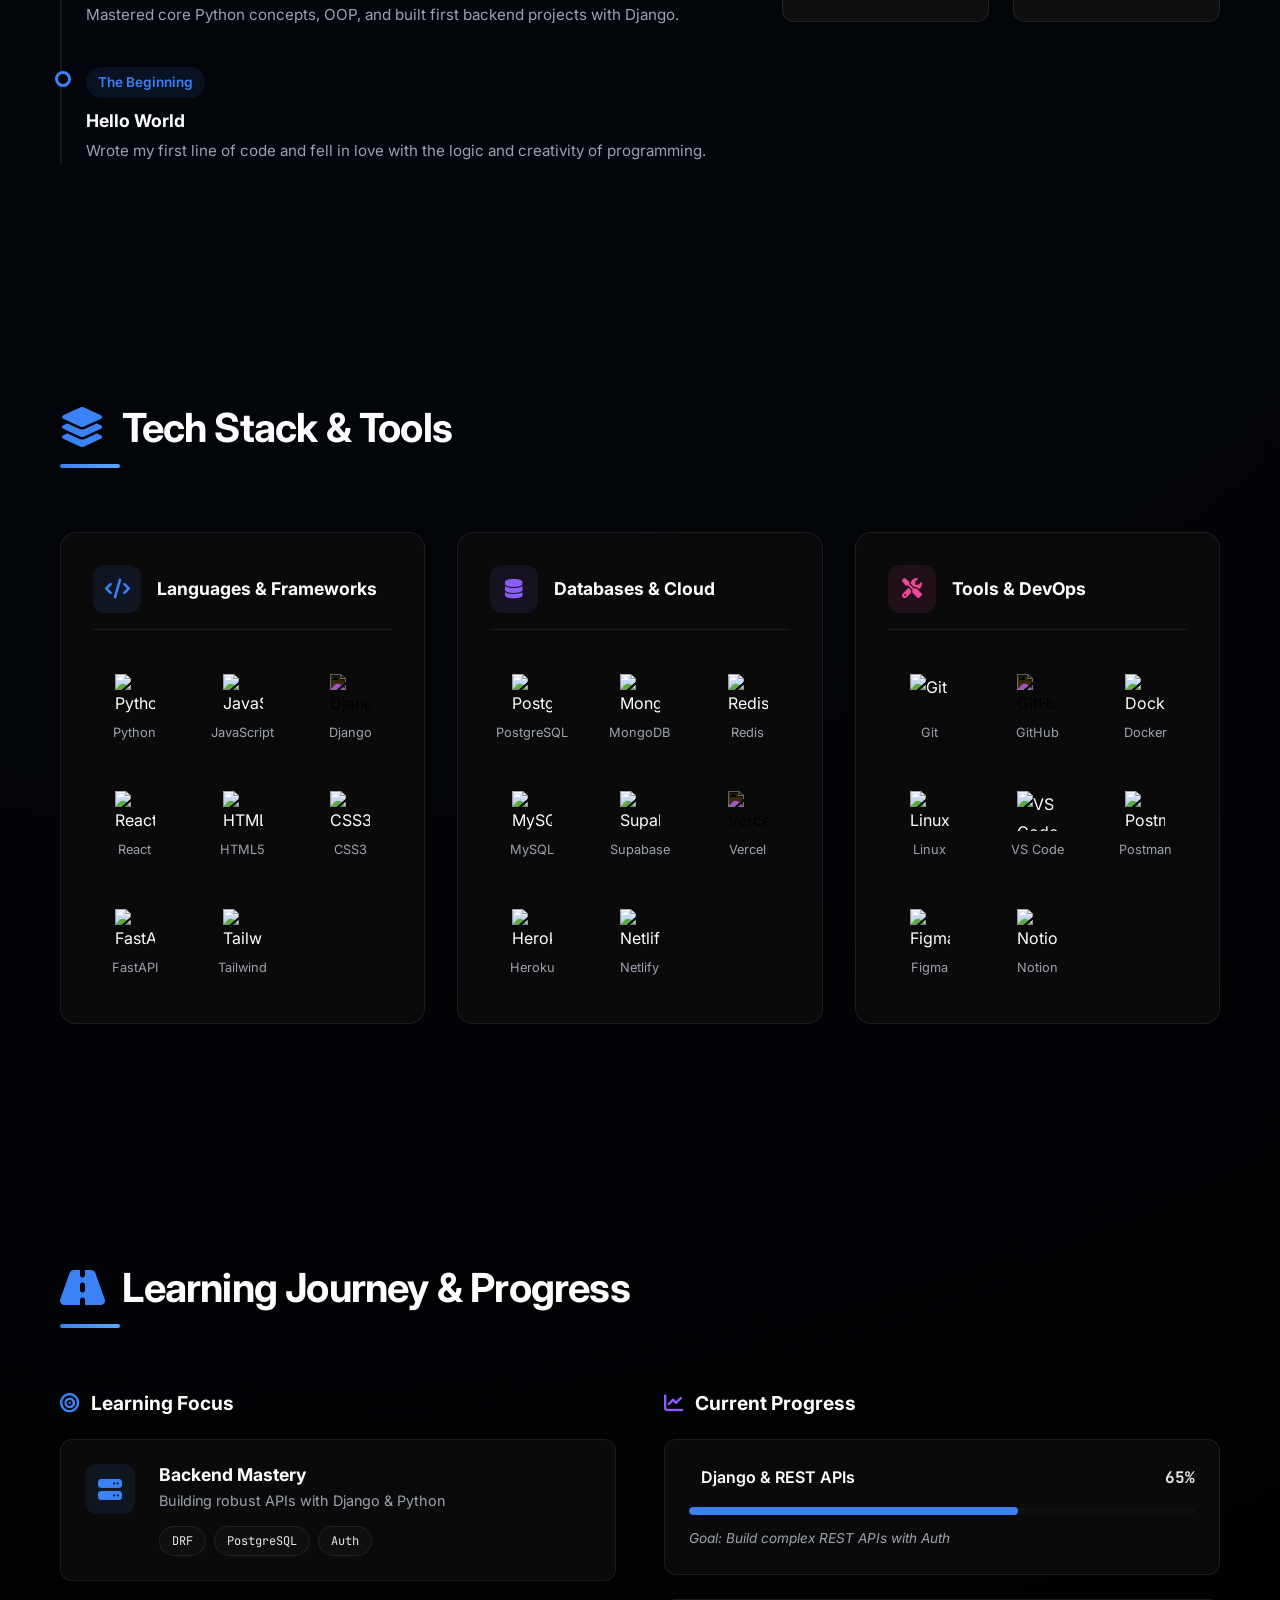
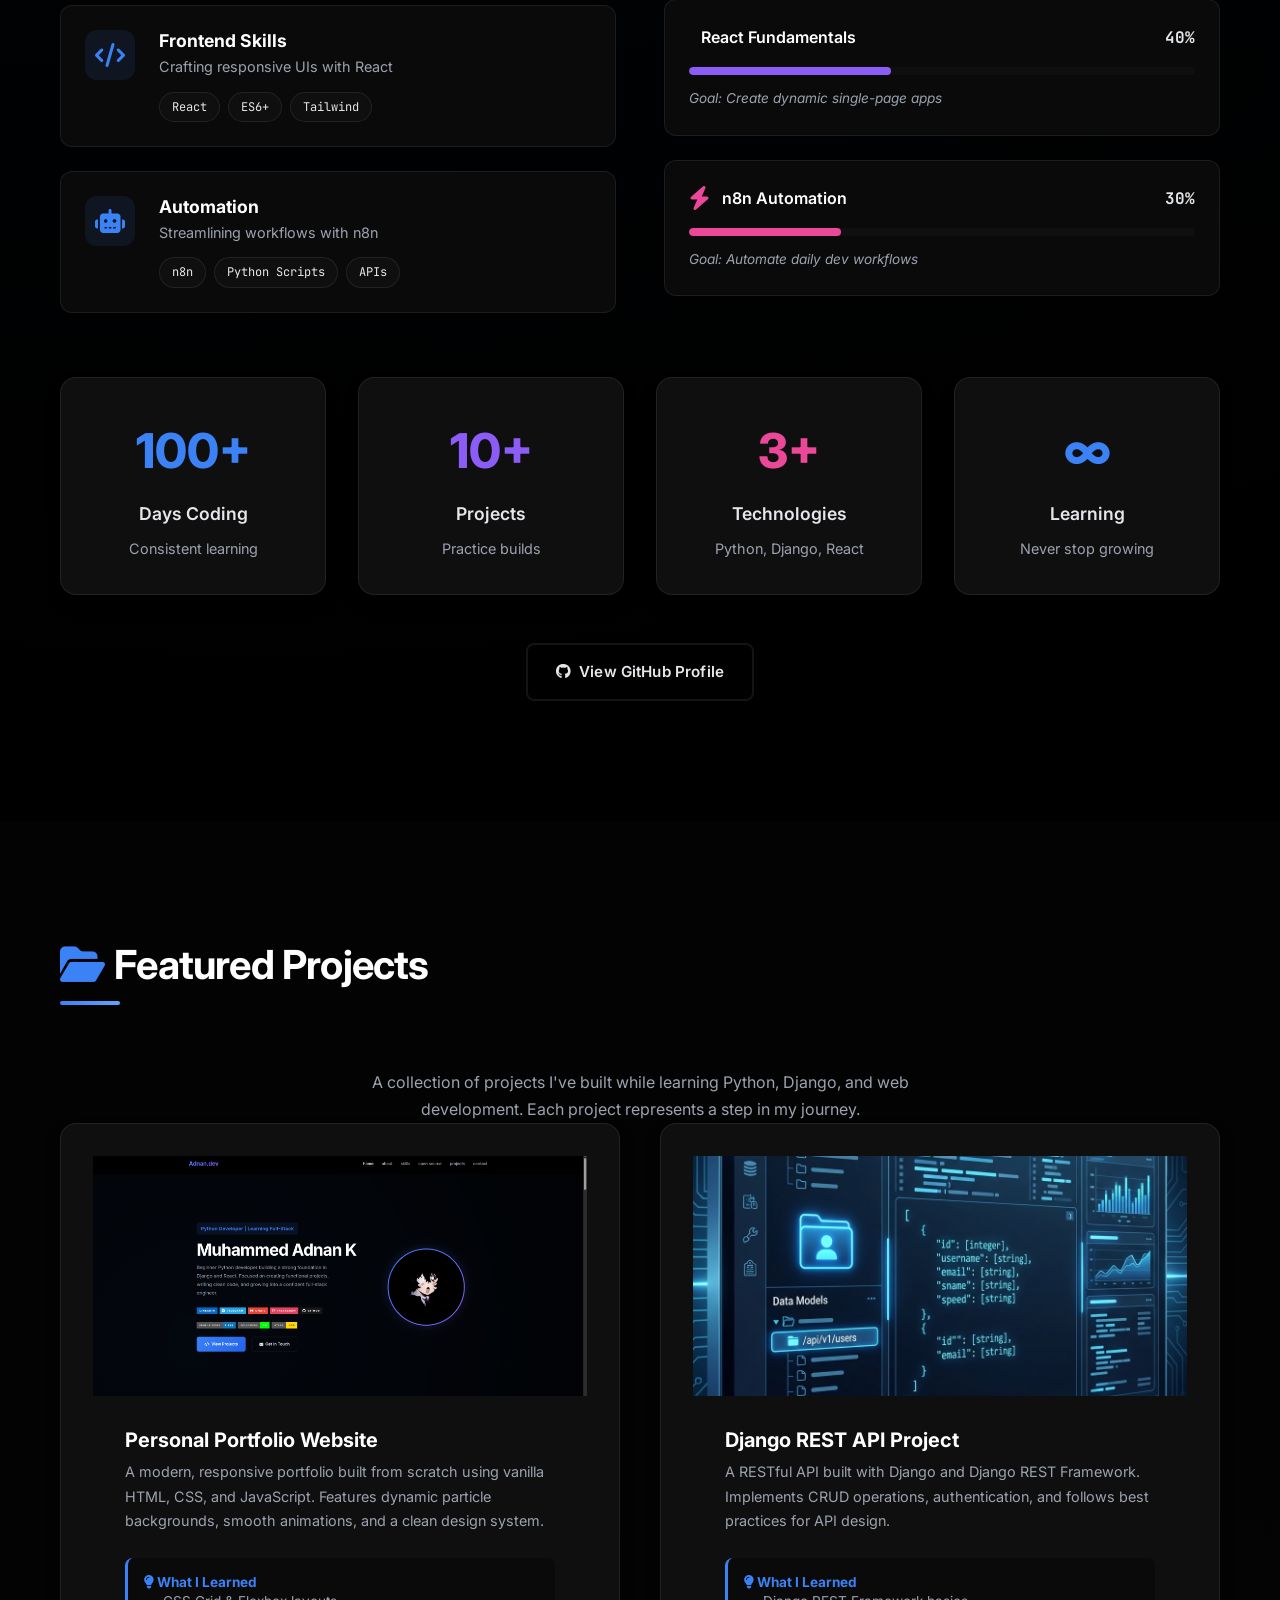
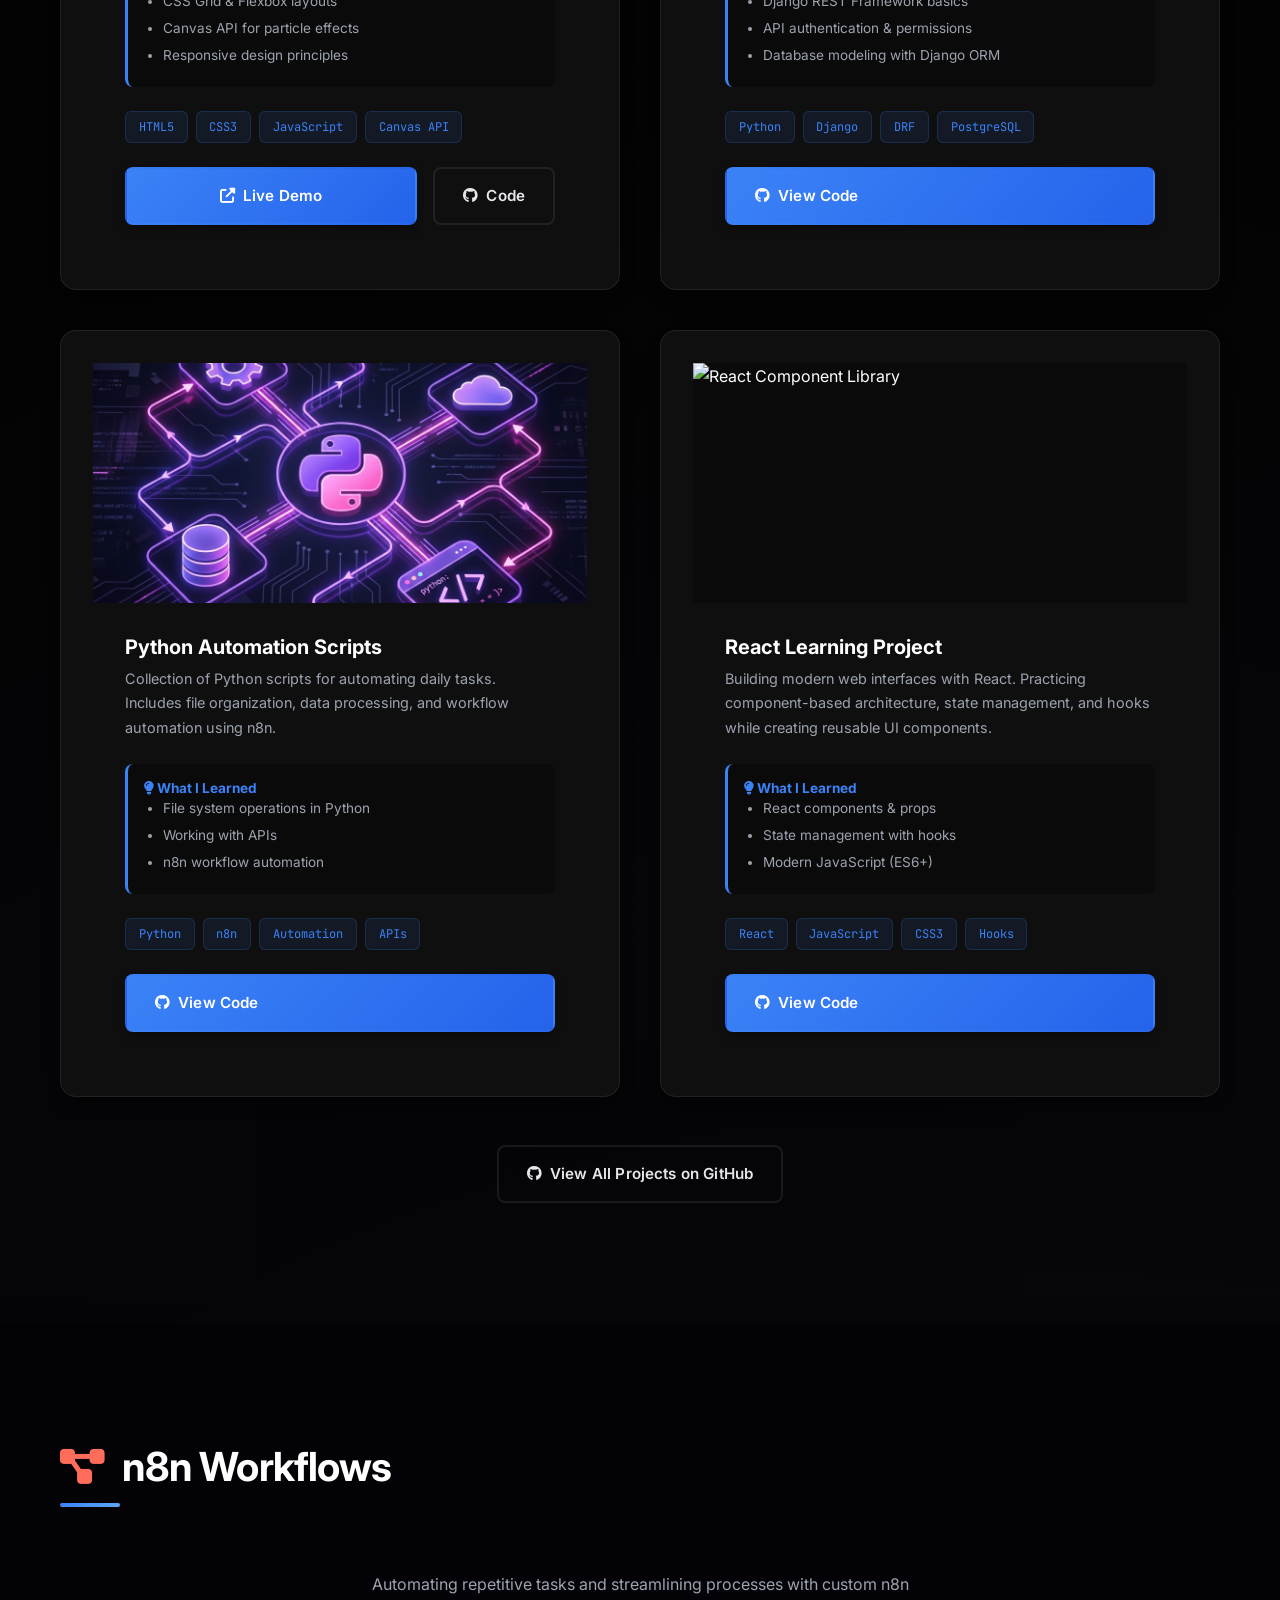
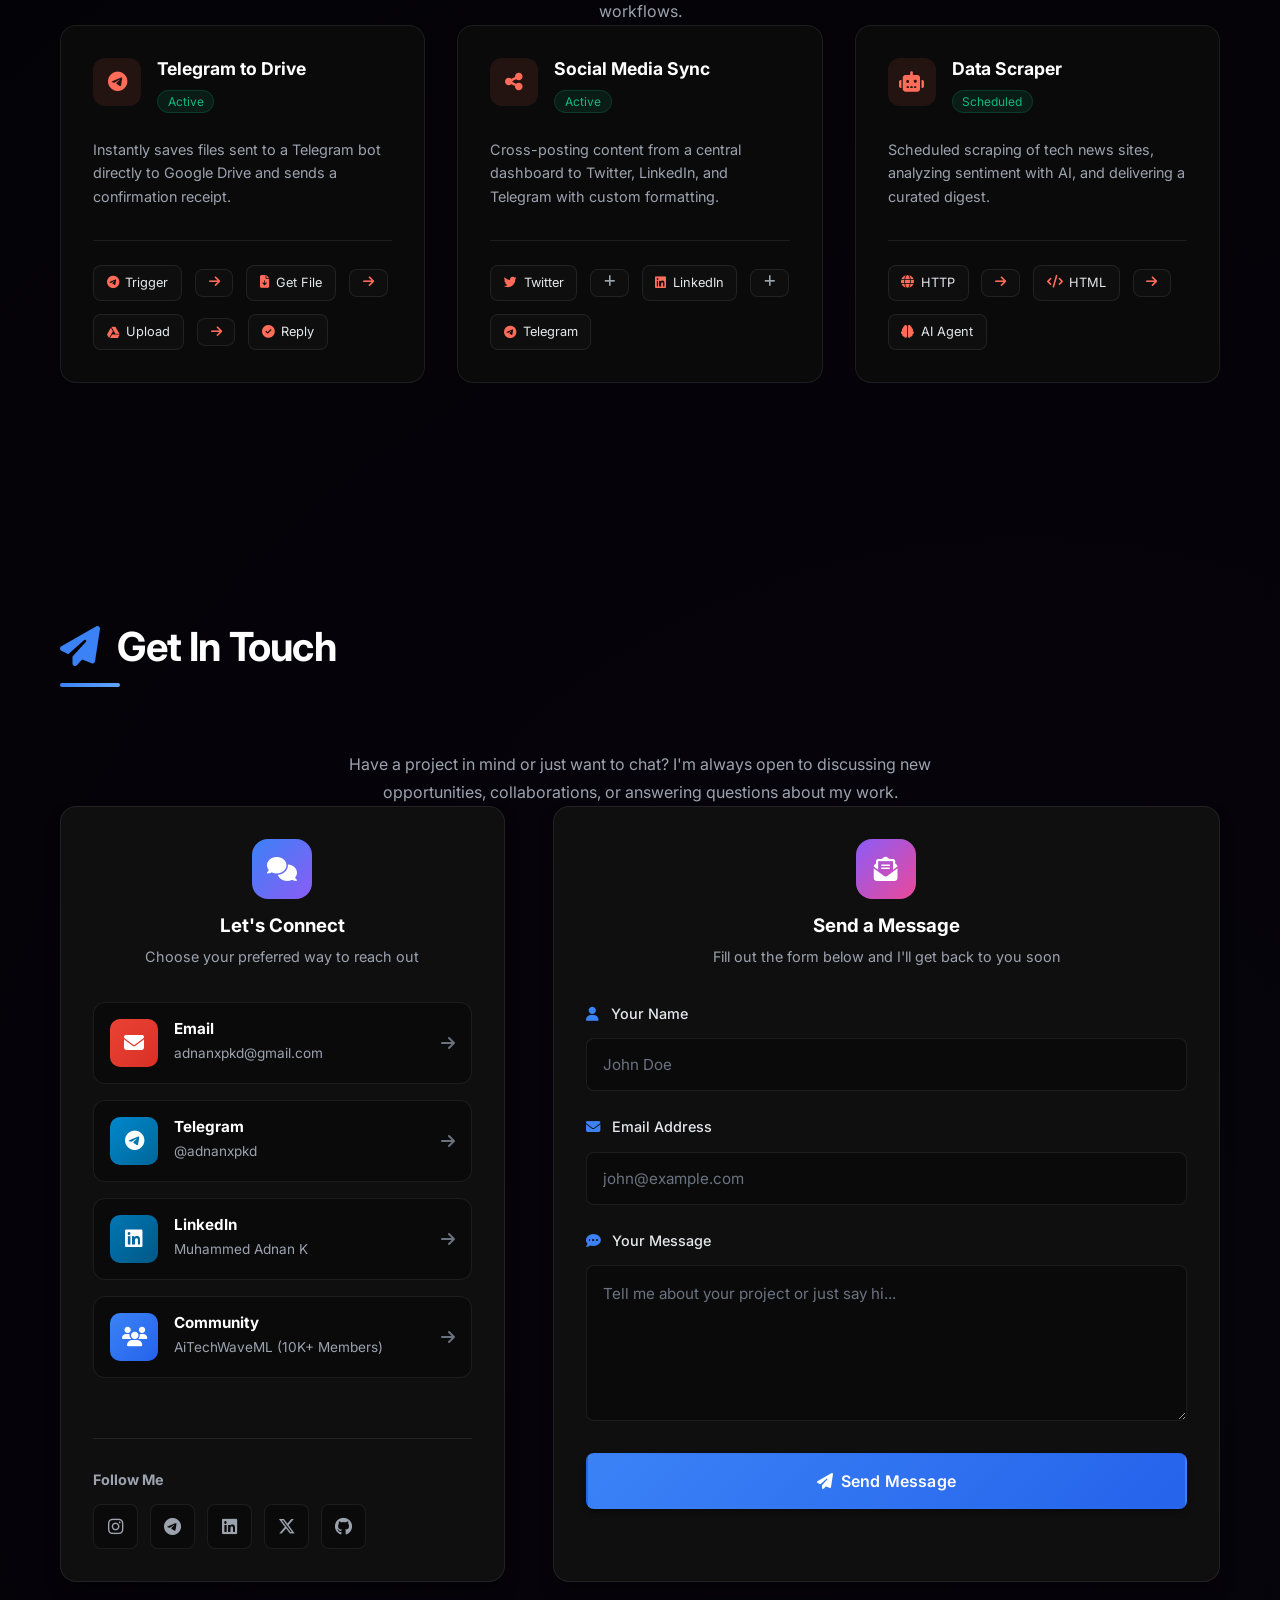
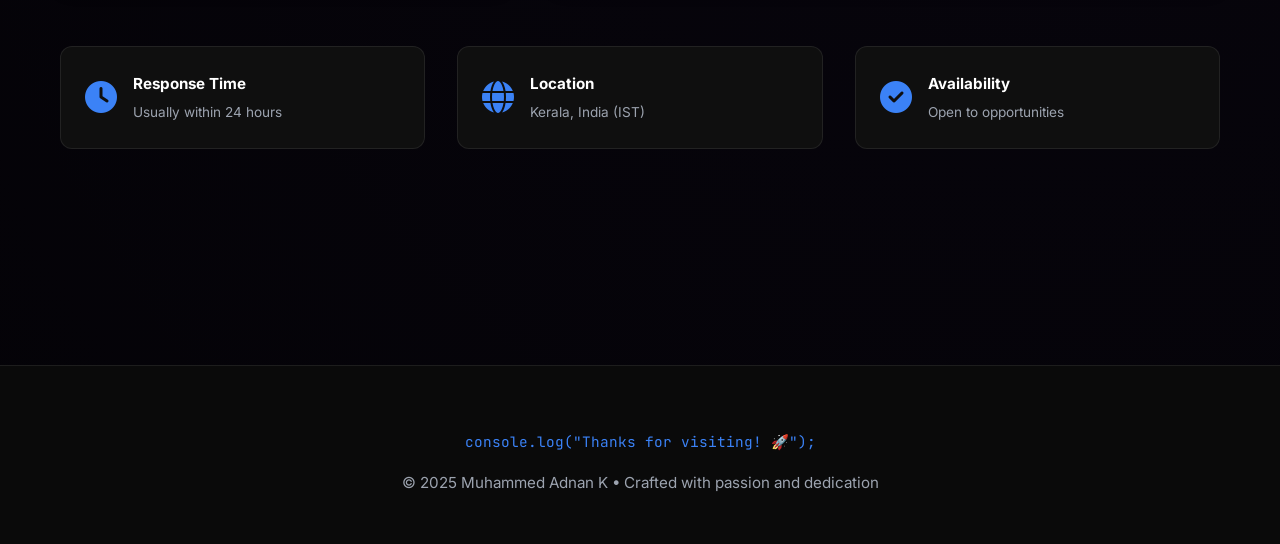
==== commit edba0297: "Update index.html" ====
--- a/index.html
+++ b/index.html
@@ -666,7 +666,7 @@
                 <!-- Project 4: React Learning Project -->
                 <div class="card project-card">
                     <div class="project-img-wrapper">
-                        <img src="images/Task 4 web clone.jpg" alt="React Component Library" class="project-img">
+                        <img src="images/task4_web_clone.jpg" alt="React Component Library" class="project-img">
                         <div class="project-overlay">
                             <span class="project-status learning">Learning</span>
                         </div>
--- a/style.css
+++ b/style.css
@@ -329,7 +329,6 @@
     border-radius: 2px;
 }
 
-/* --- Navbar --- */
 /* --- Navbar --- */
 .navbar {
     position: fixed;
@@ -703,7 +702,6 @@
 }
 
 /* Stats Badges */
-/* Stats Badges */
 .stats-badges {
     display: flex;
     flex-wrap: wrap;
@@ -730,20 +728,6 @@
     filter: brightness(1.1);
 }
 
-color: var(--primary);
-}
-
-.stat-badge:nth-child(1) .stat-value {
-    color: #3B82F6;
-}
-
-.stat-badge:nth-child(2) .stat-value {
-    color: #10B981;
-}
-
-.stat-badge:nth-child(3) .stat-value {
-    color: #F59E0B;
-}
 
 
 /* --- About Section --- */
@@ -2084,4 +2068,4 @@
 .nav-link,
 .social-badge {
     touch-action: manipulation;
-}+}
